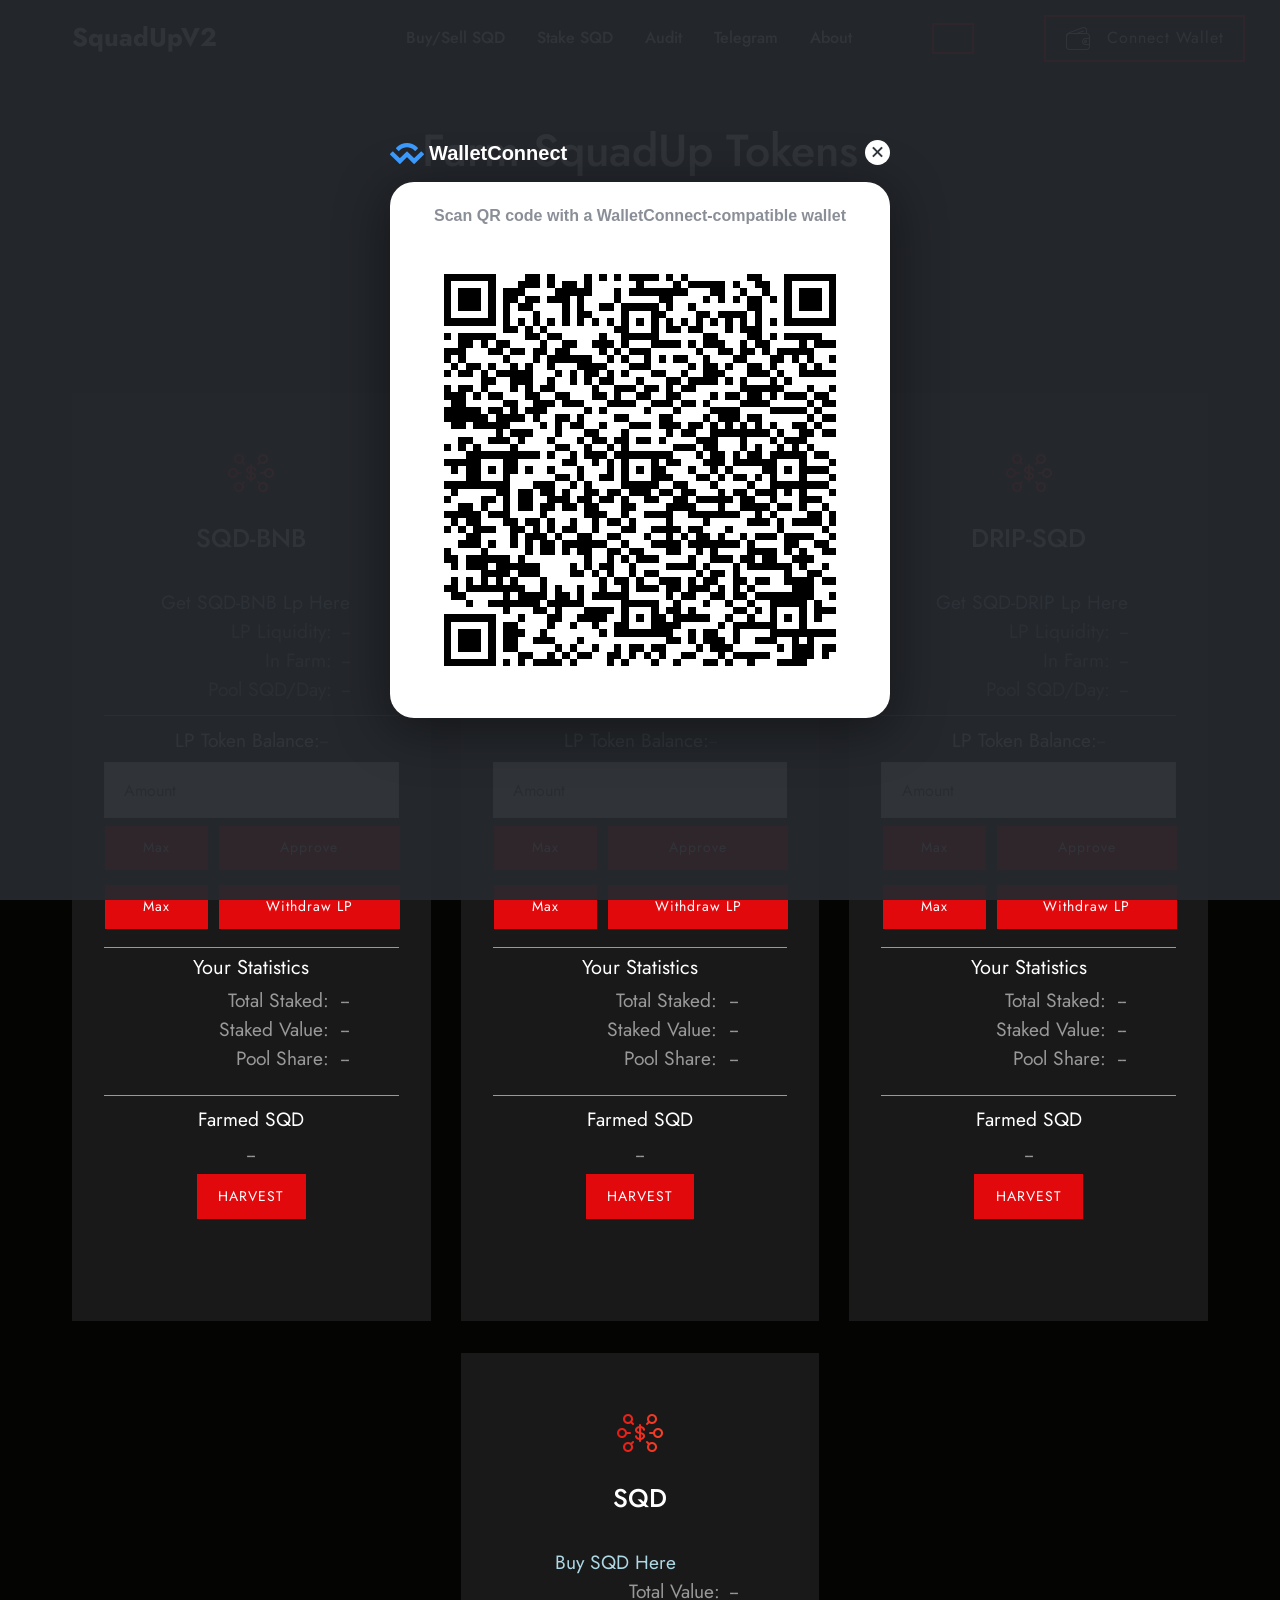
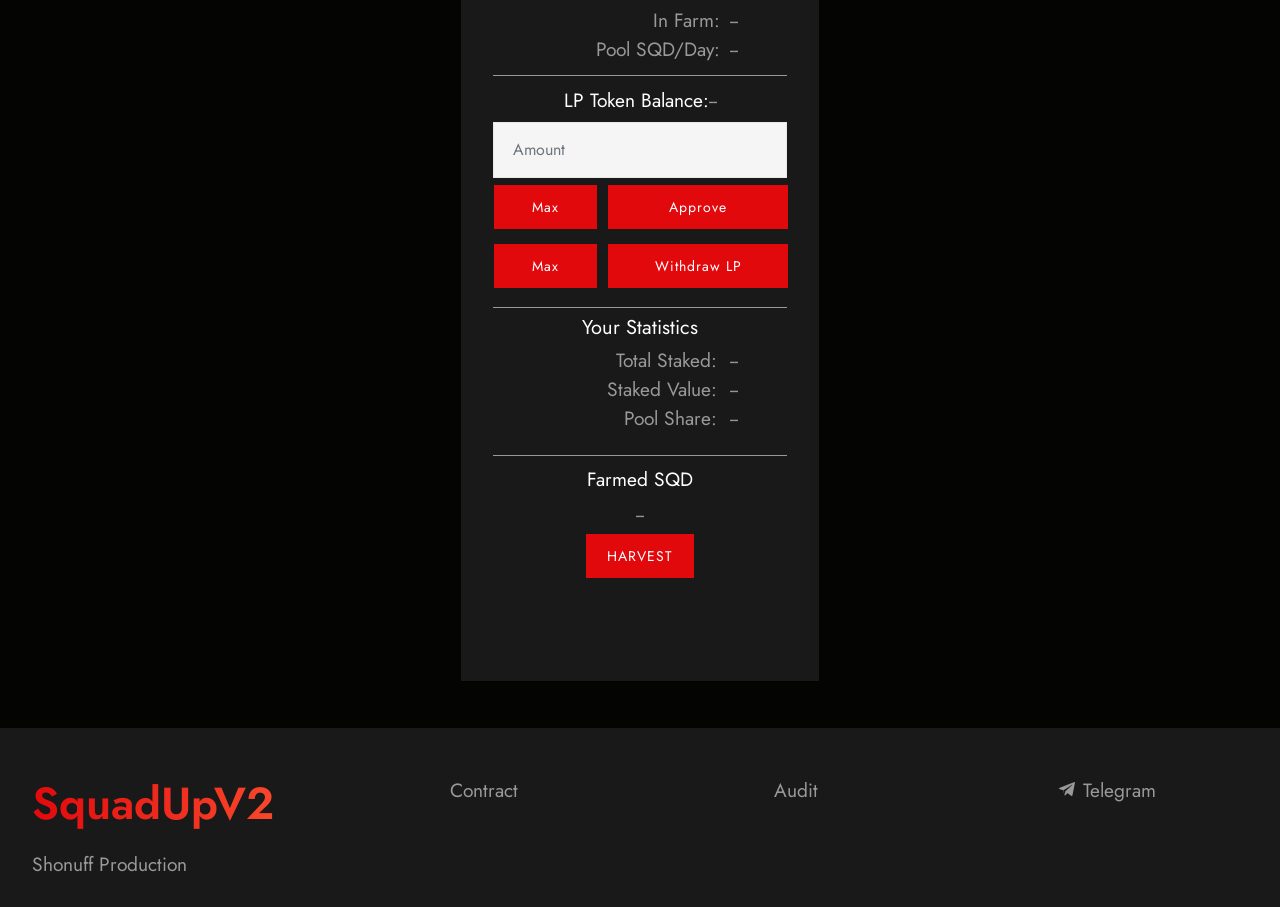
==== farm.html @ b87d6e20 "test" ====
<!DOCTYPE html>
<html  >
<head>
  
    <meta charset="UTF-8">
    <meta http-equiv="X-UA-Compatible" content="IE=edge">

    <meta name="viewport" content="width=device-width, initial-scale=1, minimum-scale=1">
    <link rel="shortcut icon" href="assets/images/logo6.png" type="image/x-icon">
    <meta name="description" content="SquadUp Farming Page">


    <title>Farm SQD Tokens</title>
    <link rel="stylesheet" href="assets/web/assets/mobirise-icons2/mobirise2.css">
    <link rel="stylesheet" href="assets/web/assets/mobirise-icons/mobirise-icons.css">
    <link rel="stylesheet" href="assets/bootstrap-material-design-font/css/material.css">
    <link rel="stylesheet" href="assets/font-awesome/css/font-awesome.css">
    <link rel="stylesheet" href="assets/icon54/style.css">
    <link rel="stylesheet" href="assets/icons-mind/style.css">
    <link rel="stylesheet" href="assets/icon54-v4/style.css">
    <link rel="stylesheet" href="assets/tether/tether.min.css">
    <link rel="stylesheet" href="assets/bootstrap/css/bootstrap.min.css">
    <link rel="stylesheet" href="assets/bootstrap/css/bootstrap-grid.min.css">
    <link rel="stylesheet" href="assets/bootstrap/css/bootstrap-reboot.min.css">
    <link rel="stylesheet" href="assets/dropdown/css/style.css">
    <link rel="stylesheet" href="assets/socicon/css/styles.css">
    <link rel="stylesheet" href="assets/theme/css/style.css">
    <link rel="preload" as="style" href="assets/mobirise/css/mbr-additional.css">
    <link rel="stylesheet" href="assets/mobirise/css/mbr-additional.css" type="text/css">

    <script src="assets/touchswipe/jquery.min.js"></script>
    <script src="assets/touchswipe/jquery.touch-swipe.min.js"></script>
    <script src="assets/web/assets/jquery/jquery-ui.js"></script>
	
</head>
<body>
  
 <section class="menu cid-su5OhMeRdv" once="menu" id="menu1-7">
    
    <nav class="navbar navbar-dropdown navbar-fixed-top navbar-expand-lg">
        <div class="container">
            <div class="navbar-brand">
                
                <span class="navbar-caption-wrap"><a class="navbar-caption text-white text-primary display-5" href="index.html">SquadUpV2</a></span>
            </div>
            <button class="navbar-toggler" type="button" data-toggle="collapse" data-target="#navbarSupportedContent" aria-controls="navbarNavAltMarkup" aria-expanded="false" aria-label="Toggle navigation">
                <div class="hamburger">
                    <span></span>
                    <span></span>
                    <span></span>
                    <span></span>
                </div>
            </button>
            <div class="collapse navbar-collapse" id="navbarSupportedContent">
                <ul class="navbar-nav nav-dropdown" data-app-modern-menu="true">
                    <li class="nav-item"><a class="nav-link link text-white text-primary display-4" href="index.html#features3-0">Buy/Sell SQD</a></li>
                    <li class="nav-item"><a class="nav-link link text-white text-primary display-4" href="Stake.html">Stake SQD</a>
                    <li class="nav-item"><a class="nav-link link text-white display-4" href="#">Audit</a></li>
                    <li class="nav-item"><a class="nav-link link text-white text-primary display-4" href="https://t.me/SquadUpTeam" target="_blank">Telegram</a></li><li class="nav-item"><a class="nav-link link text-white text-primary display-4" href="About.html" target="_blank">About</a></li></ul>
                    <div class="navbar-buttons mbr-section-btn"><a id="user-tokens"class="btn btn-sm btn-primary-outline display-4" href="#">
                        <span  class="mbr-section-text align-center mbr-regular pb-2 mbr-fonts-style display-4 user-tokens"></span></a></div>
                        <div class="navbar-buttons mbr-section-btn">
                            <a id="btn-connect"class="btn btn-sm btn-primary-outline display-4" href="#"><span 
                            id="metamaskConnection" 
                            class="icon54-v1-wallet-3 mbr-iconfont mbr-iconfont-btn user-address"></span>Connect Wallet</a
                        ></div>
            </div>
        </div>
    </nav>
</section> 

<section class="counters1 counters solutionm4_counter1 cid-su5PFXSVPP" id="counters1-f">
    
    
    <div class="container mbr-white">
        <div class="row justify-content-center">

            <div class="col-lg-8">
                <h2 class="mbr-section-title pb-3 mbr-semibold align-center mbr-fonts-style display-2">Farm SquadUp Tokens</h2>                
            </div>
        </div>          
            
        </div>
    </div>
</section>

<section class="pricing1 solutionm4_pricing1 cid-su5ODYNlpf" id="pricing-table1-d">
    <div class="container">

        <div class="row align-center justify-content-center">
            <div class="col-12 col-md-12 col-lg-8 card-text">
                <h3 style=color:red class="count pb-1 mbr-semibold mbr-fonts-style display-6">Farming is Live!</h3>
                <h3 class="main-title align-center pb-3 mbr-semibold mbr-white mbr-fonts-style display-2 total-sqd-per-day">Farmable Per Day</h3>
            </div>
        </div>


        <div class="row align-center justify-content-center">


<!--------------------------------------------------------------- POOL 0 --------------------------------------------------------------->
            <div class="card md-pb col-12 col-md-6 col-lg-4">
                <div class="card-wrapper">
                    <div class="icon-wrapper">
                        <span class="mbr-iconfont icon54-v1-money-network"></span>
                    </div>
                    <div class="card-box">
                        <h5 class="card-title mbr-semibold pb-2 mbr-white mbr-fonts-style display-5">SQD-BNB </h5>
                        <div class="list-items pb-4">
                            <div class="col-md-12 col-xs-12 item mbr-flex item-list item-text mbr-regular mbr-white mbr-fonts-style display-7">
                                <table style="width: 250px;">
                                    <tr>
                                        <td style="text-align: right;" colspan="2">
                                            <a style="color: lightblue;" 
                                                href="https://pancakeswap.finance/add/0x96cd527581392BCcD79ab9494D96e003413751BA/BNB" target="_blank"> 
                                                Get SQD-BNB Lp Here
                                            </a> 
                                        </td>
                                    </tr>
                                    <tr>
                                        <td class="text-right">LP Liquidity: </td>
                                        <td class="text-right total-pool-liq-0"> -- <td>
                                    </tr>
                                    <tr>
                                        <td class="text-right">In Farm: </td>
                                        <td class="text-right pool-liq-0"> -- <td>
                                    </tr>
                                    <tr>
                                        <td class="text-right">Pool SQD/Day: </td>
                                        <td class="text-right sqd-per-day-0"> -- <td>
                                    </tr>
<!--                                     <tr>
                                        <td class="text-right">APY: </td>
                                        <td class="text-right pool-apy-0"> -- <td>
                                    </tr> -->
                                </table>
                            </div>

                            <div class="item mbr-flex  item-list item-text mbr-regular mbr-white mbr-fonts-style display-7">
                                <div class="row">
                                    <div class="col-md-12 col-xs-12">
                                        <label style="color:#ffffff;">LP Token Balance: </label><a class="user-lp-0">--</a>
                                    </div>
                                    <div class="col-md-12 col-xs-9">
                                        <input class="form-control btn-sm amount-input-0 item-text mbr-bold mbr-white mbr-fonts-style display-7" style="height: 35px;" oninput="updateAmount(0);" placeholder="Amount" type="number">
                                    </div><br>
                                    <table class="col-md-12 col-xs-4"><br>
                                        <tr>
                                            <td style="padding-left: 10px;">
                                                <button class="btn btn-primary btn-sm btn-block max-deposit-button-0" onclick="maxDeposit(0)">Max</button>
                                            </td>
                                            <td style="padding-left: 10px; padding-right: 18px;">
                                                <button class="btn btn-primary btn-sm btn-block approve-button-0" onclick="approve(0)">Approve</button>
                                                <button class="btn btn-primary btn-sm btn-block deposit-button-0" style="display: none;" onclick="deposit(0)">Deposit LP</button>
                                            </td>
                                        </tr>
                                        <tr>
                                            <td style="padding-left: 10px;">
                                                <button class="btn btn-primary btn-sm btn-block" onclick="maxWithdraw(0)">Max</button>
                                            </td>
                                            <td style="padding-left: 10px; padding-right: 18px;">
                                                <button class="btn btn-primary btn-sm btn-block" style="text-align: right;" onclick="withdraw(0)">Withdraw LP</button>
                                            <td>
                                        </tr>	
                                    </table>
                                    <!-- <div class="col-md-6 col-xs-6 deposit-button-0"></div> -->
                                </div>
                            </div>
                    
                            <div class="item-list item-text mbr-regular mbr-white mbr-fonts-style display-7" style="padding-top: 10px;"><h5 style="color:#ffffff;">Your Statistics</h5>
								<table style="width: 250px;">
									<tr>
										<td class="text-right">Total Staked: </td>
										<td class="text-right userInfo-amount-0"> -- <td>
									</tr>
									<tr>
										<td class="text-right">Staked Value: </td>
										<td class="text-right userInfo-value-0"> -- <td>
									</tr>
									<tr>
										<td class="text-right">Pool Share: </td>
										<td class="text-right userInfo-share-0"> -- </td>
									</tr>
								</table>
                            </div>
                            <div class="item"></div>
                            <div class="item-list item-list item-text mbr-regular mbr-white mbr-fonts-style display-7" style="padding-top: 10px;">
                                <div class="row pb-4">
                                    <div class="col-md-12 col-xs-12">
                                        <label style="color:#ffffff;">Farmed SQD  </label><br><a class="pending-sqd-0">--</a><br>
                                        <button class="btn btn-primary btn-sm" onclick="harvest(0)">HARVEST</button>
                                    </div>
                                </div>
                            </div>
                        </div>
                    </div>
                </div>
            </div>
<!------------------------------------------------------------- END POOL 0 ------------------------------------------------------------->
<!--------------------------------------------------------------- POOL 1 --------------------------------------------------------------->
            <div class="card md-pb col-12 col-md-6 col-lg-4">
                <div class="card-wrapper">
                    <div class="icon-wrapper">
                        <span class="mbr-iconfont icon54-v1-money-network"></span>
                    </div>
                    <div class="card-box">
                        <h5 class="card-title mbr-semibold pb-2 mbr-white mbr-fonts-style display-5">SQD-BUSD </h5>
                        <div class="list-items pb-4">
                            <div class="col-md-12 col-xs-12 item mbr-flex item-list item-text mbr-regular mbr-white mbr-fonts-style display-7">
                                <table style="width: 250px;">
                                    <tr>
                                        <td style="text-align: right;" colspan="2">
                                            <a style="color: lightblue;" 
                                                href="https://pancakeswap.finance/add/0x96cd527581392BCcD79ab9494D96e003413751BA/0xe9e7CEA3DedcA5984780Bafc599bD69ADd087D56" target="_blank"> 
                                                Get SQD-BUSD Lp Here
                                            </a> 
                                        </td>
                                    </tr>
                                    <tr>
                                        <td class="text-right">LP Liquidity: </td>
                                        <td class="text-right total-pool-liq-1"> -- <td>
                                    </tr>
                                    <tr>
                                        <td class="text-right">In Farm: </td>
                                        <td class="text-right pool-liq-1"> -- <td>
                                    </tr>
                                    <tr>
                                        <td class="text-right">Pool SQD/Day: </td>
                                        <td class="text-right sqd-per-day-1"> -- <td>
                                    </tr>
<!--                                     <tr>
                                        <td class="text-right">APY: </td>
                                        <td class="text-right pool-apy-1"> -- <td>
                                    </tr> -->
                                </table>
                            </div>

                            <div class="item mbr-flex  item-list item-text mbr-regular mbr-white mbr-fonts-style display-7">
                                <div class="row">
                                    <div class="col-md-12 col-xs-12">
                                        <label style="color:#ffffff;">LP Token Balance: </label><a class="user-lp-1">--</a>
                                    </div>
                                    <div class="col-md-12 col-xs-9">
                                        <input class="form-control btn-sm amount-input-1 item-text mbr-bold mbr-white mbr-fonts-style display-7" style="height: 35px;" oninput="updateAmount(1);" placeholder="Amount" type="number">
                                    </div><br>
                                    <table class="col-md-12 col-xs-4"><br>
                                        <tr>
                                            <td style="padding-left: 10px;">
                                                <button class="btn btn-primary btn-sm btn-block max-deposit-button-1" onclick="maxDeposit(1)">Max</button>
                                            </td>
                                            <td style="padding-left: 10px; padding-right: 18px;">
                                                <button class="btn btn-primary btn-sm btn-block approve-button-1" onclick="approve(1)">Approve</button>
                                                <button class="btn btn-primary btn-sm btn-block deposit-button-1" style="display: none;" onclick="deposit(1)">Deposit LP</button>
                                            </td>
                                        </tr>
                                        <tr>
                                            <td style="padding-left: 10px;">
                                                <button class="btn btn-primary btn-sm btn-block" onclick="maxWithdraw(1)">Max</button>
                                            </td>
                                            <td style="padding-left: 10px; padding-right: 18px;">
                                                <button class="btn btn-primary btn-sm btn-block" style="text-align: right;" onclick="withdraw(1)">Withdraw LP</button>
                                            <td>
                                        </tr>	
                                    </table>
                                    <!-- <div class="col-md-6 col-xs-6 deposit-button-1"></div> -->
                                </div>
                            </div>
                    
                            <div class="item-list item-text mbr-regular mbr-white mbr-fonts-style display-7" style="padding-top: 10px;"><h5 style="color:#ffffff;">Your Statistics</h5>
                                <table style="width: 250px;">
                                    <tr>
                                        <td class="text-right">Total Staked: </td>
                                        <td class="text-right userInfo-amount-1"> -- <td>
                                    </tr>
                                    <tr>
                                        <td class="text-right">Staked Value: </td>
                                        <td class="text-right userInfo-value-1"> -- <td>
                                    </tr>
                                    <tr>
                                        <td class="text-right">Pool Share: </td>
                                        <td class="text-right userInfo-share-1"> -- </td>
                                    </tr>
                                </table>
                            </div>
                            <div class="item"></div>
                            <div class="item-list item-list item-text mbr-regular mbr-white mbr-fonts-style display-7" style="padding-top: 10px;">
                                <div class="row pb-4">
                                    <div class="col-md-12 col-xs-12">
                                        <label style="color:#ffffff;">Farmed SQD  </label><br><a class="pending-sqd-1">--</a><br>
                                        <button class="btn btn-primary btn-sm" onclick="harvest(1)">HARVEST</button>
                                    </div>
                                </div>
                            </div>
                        </div>
                    </div>
                </div>
            </div>
<!------------------------------------------------------------- END POOL 1 ------------------------------------------------------------->
<!--------------------------------------------------------------- POOL 3 --------------------------------------------------------------->
<div class="card md-pb col-22 col-md-6 col-lg-4">
    <div class="card-wrapper">
        <div class="icon-wrapper">
            <span class="mbr-iconfont icon54-v1-money-network"></span>
        </div>
        <div class="card-box">
            <h5 class="card-title mbr-semibold pb-2 mbr-white mbr-fonts-style display-5">DRIP-SQD </h5>
            <div class="list-items pb-4">
                <div class="col-md-12 col-xs-12 item mbr-flex item-list item-text mbr-regular mbr-white mbr-fonts-style display-7">
                    <table style="width: 250px;">
                        <tr>
                            <td style="text-align: right;" colspan="2">
                                <a style="color: lightblue;" 
                                    href="https://pancakeswap.finance/add/0x96cd527581392BCcD79ab9494D96e003413751BA/0x20f663CEa80FaCE82ACDFA3aAE6862d246cE0333" target="_blank"> 
                                    Get SQD-DRIP Lp Here
                                </a> 
                            </td>
                        </tr>
                        <tr>
                            <td class="text-right">LP Liquidity: </td>
                            <td class="text-right total-pool-liq-3"> -- <td>
                        </tr>
                        <tr>
                            <td class="text-right">In Farm: </td>
                            <td class="text-right pool-liq-3"> -- <td>
                        </tr>
                        <tr>
                            <td class="text-right">Pool SQD/Day: </td>
                            <td class="text-right sqd-per-day-3"> -- <td>
                        </tr>
<!--                         <tr>
                            <td class="text-right">APY: </td>
                            <td class="text-right pool-apy-3"> -- <td>
                        </tr> -->
                    </table>
                </div>

                <div class="item mbr-flex item-list item-text mbr-regular mbr-white mbr-fonts-style display-7">
                    <div class="row">
                        <div class="col-md-12 col-xs-12">
                            <label style="color:#ffffff;">LP Token Balance: </label><a class="user-lp-3">--</a>
                        </div>
                        <div class="col-md-12 col-xs-12">
                            <input class="form-control btn-sm amount-input-3 item-text mbr-bold mbr-white mbr-fonts-style display-7" style="height: 35px;" oninput="updateAmount(3);" placeholder="Amount" type="number">
                        </div><br>
                        <table class="col-md-12 col-xs-12"><br>
                            <tr>
                                <td style="padding-left: 10px;">
                                    <button class="btn btn-primary btn-sm btn-block max-deposit-button-3" onclick="maxDeposit(3)">Max</button>
                                </td>
                                <td style="padding-left: 10px; padding-right: 18px;">
                                    <button class="btn btn-primary btn-sm btn-block approve-button-3" onclick="approve(3)">Approve</button>
                                    <button class="btn btn-primary btn-sm btn-block deposit-button-3" style="display: none;" onclick="deposit(3)">Deposit LP</button>
                                </td>
                            </tr>
                            <tr>
                                <td style="padding-left: 10px;">
                                    <button class="btn btn-primary btn-sm btn-block" onclick="maxWithdraw(3)">Max</button>
                                </td>
                                <td style="padding-left: 10px; padding-right: 18px;">
                                    <button class="btn btn-primary btn-sm btn-block" style="text-align: right;" onclick="withdraw(3)">Withdraw LP</button>
                                <td>
                            </tr>	
                        </table>
                        <!-- <div class="col-md-6 col-xs-6 deposit-button-3"></div> -->
                    </div>
                </div>

                <div class="item-list item-text mbr-regular mbr-white mbr-fonts-style display-7" style="padding-top: 10px;"><h5 style="color:#ffffff;">Your Statistics</h5>
                    <table style="width: 250px;">
                        <tr>
                            <td class="text-right">Total Staked: </td>
                            <td class="text-right userInfo-amount-3"> -- <td>
                        </tr>
                        <tr>
                            <td class="text-right">Staked Value: </td>
                            <td class="text-right userInfo-value-3"> -- <td>
                        </tr>
                        <tr>
                            <td class="text-right">Pool Share: </td>
                            <td class="text-right userInfo-share-3"> -- </td>
                        </tr>
                    </table>
                </div>
                <div class="item"></div>
                <div class="item-list item-list item-text mbr-regular mbr-white mbr-fonts-style display-7" style="padding-top: 10px;">
                    <div class="row pb-4">
                        <div class="col-md-12 col-xs-12">
                            <label style="color:#ffffff;">Farmed SQD  </label><br><a class="pending-sqd-3">--</a><br>
                            <button class="btn btn-primary btn-sm" onclick="harvest(3)">HARVEST</button>
                        </div>
                    </div>
                </div>
            </div>
        </div>
    </div>
</div>

<!------------------------------------------------------------- END POOL 3 ------------------------------------------------------------->
<!--------------------------------------------------------------- POOL 2 --------------------------------------------------------------->
<div class="card md-pb col-22 col-md-6 col-lg-4">
    <div class="card-wrapper">
        <div class="icon-wrapper">
            <span class="mbr-iconfont icon54-v1-money-network"></span>
        </div>
        <div class="card-box">
            <h5 class="card-title mbr-semibold pb-2 mbr-white mbr-fonts-style display-5">SQD </h5>
            <div class="list-items pb-4">
                <div class="col-md-12 col-xs-12 item mbr-flex item-list item-text mbr-regular mbr-white mbr-fonts-style display-7">
                    <table style="width: 250px;">
                        <tr>
                            <td style="text-align: center;" colspan="2">
                                <a style="color: lightblue;" 
                                    href="index.html#features3-0" target="_blank"> 
                                    Buy SQD Here
                                </a> 
                            </td>
                        </tr>
                        <tr>
                            <td class="text-right">Total Value: </td>
                            <td class="text-right total-pool-liq-2"> -- <td>
                        </tr>
                        <tr>
                            <td class="text-right">In Farm: </td>
                            <td class="text-right pool-liq-2"> -- <td>
                        </tr>
                        <tr>
                            <td class="text-right">Pool SQD/Day: </td>
                            <td class="text-right sqd-per-day-2"> -- <td>
                        </tr>
<!--                                     <tr>
                            <td class="text-right">APY: </td>
                            <td class="text-right pool-apy-2"> -- <td>
                        </tr> -->
                    </table>
                </div>

                <div class="item mbr-flex item-list item-text mbr-regular mbr-white mbr-fonts-style display-7">
                    <div class="row">
                        <div class="col-md-12 col-xs-12">
                            <label style="color:#ffffff;">LP Token Balance: </label><a class="user-lp-2">--</a>
                        </div>
                        <div class="col-md-12 col-xs-12">
                            <input class="form-control btn-sm amount-input-2 item-text mbr-bold mbr-white mbr-fonts-style display-7" style="height: 35px;" oninput="updateAmount(2);" placeholder="Amount" type="number">
                        </div><br>
                        <table class="col-md-12 col-xs-12"><br>
                            <tr>
                                <td style="padding-left: 10px;">
                                    <button class="btn btn-primary btn-sm btn-block max-deposit-button-2" onclick="maxDeposit(2)">Max</button>
                                </td>
                                <td style="padding-left: 10px; padding-right: 18px;">
                                    <button class="btn btn-primary btn-sm btn-block approve-button-2" onclick="approve(2)">Approve</button>
                                    <button class="btn btn-primary btn-sm btn-block deposit-button-2" style="display: none;" onclick="deposit(2)">Deposit LP</button>
                                </td>
                            </tr>
                            <tr>
                                <td style="padding-left: 10px;">
                                    <button class="btn btn-primary btn-sm btn-block" onclick="maxWithdraw(2)">Max</button>
                                </td>
                                <td style="padding-left: 10px; padding-right: 18px;">
                                    <button class="btn btn-primary btn-sm btn-block" style="text-align: right;" onclick="withdraw(2)">Withdraw LP</button>
                                <td>
                            </tr>	
                        </table>
                        <!-- <div class="col-md-6 col-xs-6 deposit-button-2"></div> -->
                    </div>
                </div>

                <div class="item-list item-text mbr-regular mbr-white mbr-fonts-style display-7" style="padding-top: 10px;"><h5 style="color:#ffffff;">Your Statistics</h5>
                    <table style="width: 250px;">
                        <tr>
                            <td class="text-right">Total Staked: </td>
                            <td class="text-right userInfo-amount-2"> -- <td>
                        </tr>
                        <tr>
                            <td class="text-right">Staked Value: </td>
                            <td class="text-right userInfo-value-2"> -- <td>
                        </tr>
                        <tr>
                            <td class="text-right">Pool Share: </td>
                            <td class="text-right userInfo-share-2"> -- </td>
                        </tr>
                    </table>
                </div>
                <div class="item"></div>
                <div class="item-list item-list item-text mbr-regular mbr-white mbr-fonts-style display-7" style="padding-top: 10px;">
                    <div class="row pb-4">
                        <div class="col-md-12 col-xs-12">
                            <label style="color:#ffffff;">Farmed SQD  </label><br><a class="pending-sqd-2">--</a><br>
                            <button class="btn btn-primary btn-sm" onclick="harvest(2)">HARVEST</button>
                        </div>
                    </div>
                </div>
            </div>
        </div>
    </div>
</div>

<!------------------------------------------------------------- END POOL 2 ------------------------------------------------------------->

        </div>
    </div>
</section>

<section class="footer2 cid-su5OhP3cx5" once="footers" id="footer2-b">
    
    <div class="container">
        <div class="row align-left">
            <div class="col-md-6 col-lg-3">
                <h3 class="title pb-2 align-left mbr-bold mbr-fonts-style display-2">SquadUpV2</h3>
                <p class="mbr-text align-left mbr-white mbr-regular mbr-fonts-style display-7">Shonuff Production<br></p>
                <div class="socicon-wrap">
                    
                    
                    
                    
                </div>
            </div>
            <div class="col-md-6 col-lg-3">
                <div class="align-wrap">
                    <div class="item mbr-flex">
                        <div class="icons-wrap pb-2">
                            <li><a class="icon-title mbr-regular mbr-fonts-style display-7" href="https://bscscan.com/address/0x96cd527581392BCcD79ab9494D96e003413751BA">
                                Contract</a></li>
                        </div>
                    </div>
                    <div class="item-wrap">
                        
                    </div>
                    <div class="item-wrap">
                        
                    </div>
                    <div class="item-wrap">
                        
                    </div>
                    <div class="item-wrap">
                        
                    </div>
                </div>
            </div>
            <div class="col-md-6 col-lg-3">
                <div class="align-wrap">
                    <div class="item mbr-flex">
                        <div class="icons-wrap pb-2">
                            <li><a class="icon-title mbr-regular mbr-fonts-style display-7" href="https://squadupv2.com/HazeSecurity_SquadUpV2.pdf">
                                Audit</a></li>
                        </div>
                    </div>
                    <div class="item-wrap">
                        
                    </div>
                    <div class="item-wrap">
                        
                    </div>
                    <div class="item-wrap">
                        
                    </div>
                    <div class="item-wrap">
                        
                    </div>
                </div>
            </div>
            <div class="col-md-6 align-center col-lg-3">

                <div class="list-items pb-4">
                    <div class="item mbr-flex">
                        <a href="https://t.me/SquadUpTeam" target="_blank"><span class="item-icon socicon-telegram socicon"></span></a>
                        <p class="item-text mbr-regular mbr-white mbr-fonts-style display-7">Telegram</p>
                    </div>
         
                </div>
                
            </div>
        </div>
    </div>
</section>

<script type="text/javascript" src="assets/js/web3modal@1.9.0-index.js"></script>
<script type="text/javascript" src="assets/js/evm-chains@0.2.0-index.min.js"></script>
<script type="text/javascript" src="assets/js/@walletconnect-index.min.js"></script>
<script type="text/javascript" src="assets/js/fortmatic@2.0.6-fortmatic.js"></script>
<script src="./js/connector.js"></script>
<script src="./js/web3.min.js"></script>
<script src="./js/functions.js"></script>
<script src="./js/autoFunctions.js"></script>
<script src="./js/coreFarm.js"></script>
<script src="assets/bootstrap/js/bootstrap.min.js"></script>

</body>
</html>
---- assets/web/assets/mobirise-icons2/mobirise2.css ----
@font-face {
  font-family: 'Moririse2';
  font-display: swap;
  src:  url('mobirise2.eot?f2bix4');
  src:  url('mobirise2.eot?f2bix4#iefix') format('embedded-opentype'),
    url('mobirise2.ttf?f2bix4') format('truetype'),
    url('mobirise2.woff?f2bix4') format('woff'),
    url('mobirise2.svg?f2bix4#mobirise2') format('svg');
  font-weight: normal;
  font-style: normal;
}

[class^="mobi-"], [class*=" mobi-"] {
  /* use !important to prevent issues with browser extensions that change fonts */
  font-family: 'Moririse2' !important;
  speak: none;
  font-style: normal;
  font-weight: normal;
  font-variant: normal;
  text-transform: none;
  line-height: 1;

  /* Better Font Rendering =========== */
  -webkit-font-smoothing: antialiased;
  -moz-osx-font-smoothing: grayscale;
}

.mobi-mbri-add-submenu:before {
  content: "\e900";
}
.mobi-mbri-alert:before {
  content: "\e901";
}
.mobi-mbri-align-center:before {
  content: "\e902";
}
.mobi-mbri-align-justify:before {
  content: "\e903";
}
.mobi-mbri-align-left:before {
  content: "\e904";
}
.mobi-mbri-align-right:before {
  content: "\e905";
}
.mobi-mbri-android:before {
  content: "\e906";
}
.mobi-mbri-apple:before {
  content: "\e907";
}
.mobi-mbri-arrow-down:before {
  content: "\e908";
}
.mobi-mbri-arrow-next:before {
  content: "\e909";
}
.mobi-mbri-arrow-prev:before {
  content: "\e90a";
}
.mobi-mbri-arrow-up:before {
  content: "\e90b";
}
.mobi-mbri-bold:before {
  content: "\e90c";
}
.mobi-mbri-bookmark:before {
  content: "\e90d";
}
.mobi-mbri-bootstrap:before {
  content: "\e90e";
}
.mobi-mbri-briefcase:before {
  content: "\e90f";
}
.mobi-mbri-browse:before {
  content: "\e910";
}
.mobi-mbri-bulleted-list:before {
  content: "\e911";
}
.mobi-mbri-calendar:before {
  content: "\e912";
}
.mobi-mbri-camera:before {
  content: "\e913";
}
.mobi-mbri-cart-add:before {
  content: "\e914";
}
.mobi-mbri-cart-full:before {
  content: "\e915";
}
.mobi-mbri-cash:before {
  content: "\e916";
}
.mobi-mbri-change-style:before {
  content: "\e917";
}
.mobi-mbri-chat:before {
  content: "\e918";
}
.mobi-mbri-clock:before {
  content: "\e919";
}
.mobi-mbri-close:before {
  content: "\e91a";
}
.mobi-mbri-cloud:before {
  content: "\e91b";
}
.mobi-mbri-code:before {
  content: "\e91c";
}
.mobi-mbri-contact-form:before {
  content: "\e91d";
}
.mobi-mbri-credit-card:before {
  content: "\e91e";
}
.mobi-mbri-cursor-click:before {
  content: "\e91f";
}
.mobi-mbri-cust-feedback:before {
  content: "\e920";
}
.mobi-mbri-database:before {
  content: "\e921";
}
.mobi-mbri-delivery:before {
  content: "\e922";
}
.mobi-mbri-desktop:before {
  content: "\e923";
}
.mobi-mbri-devices:before {
  content: "\e924";
}
.mobi-mbri-down:before {
  content: "\e925";
}
.mobi-mbri-download-2:before {
  content: "\e926";
}
.mobi-mbri-download:before {
  content: "\e927";
}
.mobi-mbri-drag-n-drop-2:before {
  content: "\e928";
}
.mobi-mbri-drag-n-drop:before {
  content: "\e929";
}
.mobi-mbri-edit-2:before {
  content: "\e92a";
}
.mobi-mbri-edit:before {
  content: "\e92b";
}
.mobi-mbri-error:before {
  content: "\e92c";
}
.mobi-mbri-extension:before {
  content: "\e92d";
}
.mobi-mbri-features:before {
  content: "\e92e";
}
.mobi-mbri-file:before {
  content: "\e92f";
}
.mobi-mbri-flag:before {
  content: "\e930";
}
.mobi-mbri-folder:before {
  content: "\e931";
}
.mobi-mbri-gift:before {
  content: "\e932";
}
.mobi-mbri-github:before {
  content: "\e933";
}
.mobi-mbri-globe-2:before {
  content: "\e934";
}
.mobi-mbri-globe:before {
  content: "\e935";
}
.mobi-mbri-growing-chart:before {
  content: "\e936";
}
.mobi-mbri-hearth:before {
  content: "\e937";
}
.mobi-mbri-help:before {
  content: "\e938";
}
.mobi-mbri-home:before {
  content: "\e939";
}
.mobi-mbri-hot-cup:before {
  content: "\e93a";
}
.mobi-mbri-idea:before {
  content: "\e93b";
}
.mobi-mbri-image-gallery:before {
  content: "\e93c";
}
.mobi-mbri-image-slider:before {
  content: "\e93d";
}
.mobi-mbri-info:before {
  content: "\e93e";
}
.mobi-mbri-italic:before {
  content: "\e93f";
}
.mobi-mbri-key:before {
  content: "\e940";
}
.mobi-mbri-laptop:before {
  content: "\e941";
}
.mobi-mbri-layers:before {
  content: "\e942";
}
.mobi-mbri-left-right:before {
  content: "\e943";
}
.mobi-mbri-left:before {
  content: "\e944";
}
.mobi-mbri-letter:before {
  content: "\e945";
}
.mobi-mbri-like:before {
  content: "\e946";
}
.mobi-mbri-link:before {
  content: "\e947";
}
.mobi-mbri-lock:before {
  content: "\e948";
}
.mobi-mbri-login:before {
  content: "\e949";
}
.mobi-mbri-logout:before {
  content: "\e94a";
}
.mobi-mbri-magic-stick:before {
  content: "\e94b";
}
.mobi-mbri-map-pin:before {
  content: "\e94c";
}
.mobi-mbri-menu:before {
  content: "\e94d";
}
.mobi-mbri-mobile-2:before {
  content: "\e94e";
}
.mobi-mbri-mobile-horizontal:before {
  content: "\e94f";
}
.mobi-mbri-mobile:before {
  content: "\e950";
}
.mobi-mbri-mobirise:before {
  content: "\e951";
}
.mobi-mbri-more-horizontal:before {
  content: "\e952";
}
.mobi-mbri-more-vertical:before {
  content: "\e953";
}
.mobi-mbri-music:before {
  content: "\e954";
}
.mobi-mbri-new-file:before {
  content: "\e955";
}
.mobi-mbri-numbered-list:before {
  content: "\e956";
}
.mobi-mbri-opened-folder:before {
  content: "\e957";
}
.mobi-mbri-pages:before {
  content: "\e958";
}
.mobi-mbri-paper-plane:before {
  content: "\e959";
}
.mobi-mbri-paperclip:before {
  content: "\e95a";
}
.mobi-mbri-phone:before {
  content: "\e95b";
}
.mobi-mbri-photo:before {
  content: "\e95c";
}
.mobi-mbri-photos:before {
  content: "\e95d";
}
.mobi-mbri-pin:before {
  content: "\e95e";
}
.mobi-mbri-play:before {
  content: "\e95f";
}
.mobi-mbri-plus:before {
  content: "\e960";
}
.mobi-mbri-preview:before {
  content: "\e961";
}
.mobi-mbri-print:before {
  content: "\e962";
}
.mobi-mbri-protect:before {
  content: "\e963";
}
.mobi-mbri-question:before {
  content: "\e964";
}
.mobi-mbri-quote-left:before {
  content: "\e965";
}
.mobi-mbri-quote-right:before {
  content: "\e966";
}
.mobi-mbri-redo:before {
  content: "\e967";
}
.mobi-mbri-refresh:before {
  content: "\e968";
}
.mobi-mbri-responsive-2:before {
  content: "\e969";
}
.mobi-mbri-responsive:before {
  content: "\e96a";
}
.mobi-mbri-right:before {
  content: "\e96b";
}
.mobi-mbri-rocket:before {
  content: "\e96c";
}
.mobi-mbri-sad-face:before {
  content: "\e96d";
}
.mobi-mbri-sale:before {
  content: "\e96e";
}
.mobi-mbri-save:before {
  content: "\e96f";
}
.mobi-mbri-search:before {
  content: "\e970";
}
.mobi-mbri-setting-2:before {
  content: "\e971";
}
.mobi-mbri-setting-3:before {
  content: "\e972";
}
.mobi-mbri-setting:before {
  content: "\e973";
}
.mobi-mbri-share:before {
  content: "\e974";
}
.mobi-mbri-shopping-bag:before {
  content: "\e975";
}
.mobi-mbri-shopping-basket:before {
  content: "\e976";
}
.mobi-mbri-shopping-cart:before {
  content: "\e977";
}
.mobi-mbri-sites:before {
  content: "\e978";
}
.mobi-mbri-smile-face:before {
  content: "\e979";
}
.mobi-mbri-speed:before {
  content: "\e97a";
}
.mobi-mbri-star:before {
  content: "\e97b";
}
.mobi-mbri-success:before {
  content: "\e97c";
}
.mobi-mbri-sun:before {
  content: "\e97d";
}
.mobi-mbri-sun2:before {
  content: "\e97e";
}
.mobi-mbri-tablet-vertical:before {
  content: "\e97f";
}
.mobi-mbri-tablet:before {
  content: "\e980";
}
.mobi-mbri-target:before {
  content: "\e981";
}
.mobi-mbri-timer:before {
  content: "\e982";
}
.mobi-mbri-to-ftp:before {
  content: "\e983";
}
.mobi-mbri-to-local-drive:before {
  content: "\e984";
}
.mobi-mbri-touch-swipe:before {
  content: "\e985";
}
.mobi-mbri-touch:before {
  content: "\e986";
}
.mobi-mbri-trash:before {
  content: "\e987";
}
.mobi-mbri-underline:before {
  content: "\e988";
}
.mobi-mbri-undo:before {
  content: "\e989";
}
.mobi-mbri-unlink:before {
  content: "\e98a";
}
.mobi-mbri-unlock:before {
  content: "\e98b";
}
.mobi-mbri-up-down:before {
  content: "\e98c";
}
.mobi-mbri-up:before {
  content: "\e98d";
}
.mobi-mbri-update:before {
  content: "\e98e";
}
.mobi-mbri-upload-2:before {
  content: "\e98f";
}
.mobi-mbri-upload:before {
  content: "\e990";
}
.mobi-mbri-user-2:before {
  content: "\e991";
}
.mobi-mbri-user:before {
  content: "\e992";
}
.mobi-mbri-users:before {
  content: "\e993";
}
.mobi-mbri-video-play:before {
  content: "\e994";
}
.mobi-mbri-video:before {
  content: "\e995";
}
.mobi-mbri-watch:before {
  content: "\e996";
}
.mobi-mbri-website-theme-2:before {
  content: "\e997";
}
.mobi-mbri-website-theme:before {
  content: "\e998";
}
.mobi-mbri-wifi:before {
  content: "\e999";
}
.mobi-mbri-windows:before {
  content: "\e99a";
}
.mobi-mbri-zoom-in:before {
  content: "\e99b";
}
.mobi-mbri-zoom-out:before {
  content: "\e99c";
}
---- assets/web/assets/mobirise-icons/mobirise-icons.css ----
@font-face {
  font-family: 'MobiriseIcons';
  src:  url('mobirise-icons.eot?spat4u');
  src:  url('mobirise-icons.eot?spat4u#iefix') format('embedded-opentype'),
    url('mobirise-icons.ttf?spat4u') format('truetype'),
    url('mobirise-icons.woff?spat4u') format('woff'),
    url('mobirise-icons.svg?spat4u#MobiriseIcons') format('svg');
  font-weight: normal;
  font-style: normal;
  font-display: swap;
}

[class^="mbri-"], [class*=" mbri-"] {
  /* use !important to prevent issues with browser extensions that change fonts */
  font-family: MobiriseIcons !important;
  speak: none;
  font-style: normal;
  font-weight: normal;
  font-variant: normal;
  text-transform: none;
  line-height: 1;

  /* Better Font Rendering =========== */
  -webkit-font-smoothing: antialiased;
  -moz-osx-font-smoothing: grayscale;
}

.mbri-add-submenu:before {
  content: "\e900";
}
.mbri-alert:before {
  content: "\e901";
}
.mbri-align-center:before {
  content: "\e902";
}
.mbri-align-justify:before {
  content: "\e903";
}
.mbri-align-left:before {
  content: "\e904";
}
.mbri-align-right:before {
  content: "\e905";
}
.mbri-android:before {
  content: "\e906";
}
.mbri-apple:before {
  content: "\e907";
}
.mbri-arrow-down:before {
  content: "\e908";
}
.mbri-arrow-next:before {
  content: "\e909";
}
.mbri-arrow-prev:before {
  content: "\e90a";
}
.mbri-arrow-up:before {
  content: "\e90b";
}
.mbri-bold:before {
  content: "\e90c";
}
.mbri-bookmark:before {
  content: "\e90d";
}
.mbri-bootstrap:before {
  content: "\e90e";
}
.mbri-briefcase:before {
  content: "\e90f";
}
.mbri-browse:before {
  content: "\e910";
}
.mbri-bulleted-list:before {
  content: "\e911";
}
.mbri-calendar:before {
  content: "\e912";
}
.mbri-camera:before {
  content: "\e913";
}
.mbri-cart-add:before {
  content: "\e914";
}
.mbri-cart-full:before {
  content: "\e915";
}
.mbri-cash:before {
  content: "\e916";
}
.mbri-change-style:before {
  content: "\e917";
}
.mbri-chat:before {
  content: "\e918";
}
.mbri-clock:before {
  content: "\e919";
}
.mbri-close:before {
  content: "\e91a";
}
.mbri-cloud:before {
  content: "\e91b";
}
.mbri-code:before {
  content: "\e91c";
}
.mbri-contact-form:before {
  content: "\e91d";
}
.mbri-credit-card:before {
  content: "\e91e";
}
.mbri-cursor-click:before {
  content: "\e91f";
}
.mbri-cust-feedback:before {
  content: "\e920";
}
.mbri-database:before {
  content: "\e921";
}
.mbri-delivery:before {
  content: "\e922";
}
.mbri-desktop:before {
  content: "\e923";
}
.mbri-devices:before {
  content: "\e924";
}
.mbri-down:before {
  content: "\e925";
}
.mbri-download:before {
  content: "\e989";
}
.mbri-drag-n-drop:before {
  content: "\e927";
}
.mbri-drag-n-drop2:before {
  content: "\e928";
}
.mbri-edit:before {
  content: "\e929";
}
.mbri-edit2:before {
  content: "\e92a";
}
.mbri-error:before {
  content: "\e92b";
}
.mbri-extension:before {
  content: "\e92c";
}
.mbri-features:before {
  content: "\e92d";
}
.mbri-file:before {
  content: "\e92e";
}
.mbri-flag:before {
  content: "\e92f";
}
.mbri-folder:before {
  content: "\e930";
}
.mbri-gift:before {
  content: "\e931";
}
.mbri-github:before {
  content: "\e932";
}
.mbri-globe:before {
  content: "\e933";
}
.mbri-globe-2:before {
  content: "\e934";
}
.mbri-growing-chart:before {
  content: "\e935";
}
.mbri-hearth:before {
  content: "\e936";
}
.mbri-help:before {
  content: "\e937";
}
.mbri-home:before {
  content: "\e938";
}
.mbri-hot-cup:before {
  content: "\e939";
}
.mbri-idea:before {
  content: "\e93a";
}
.mbri-image-gallery:before {
  content: "\e93b";
}
.mbri-image-slider:before {
  content: "\e93c";
}
.mbri-info:before {
  content: "\e93d";
}
.mbri-italic:before {
  content: "\e93e";
}
.mbri-key:before {
  content: "\e93f";
}
.mbri-laptop:before {
  content: "\e940";
}
.mbri-layers:before {
  content: "\e941";
}
.mbri-left-right:before {
  content: "\e942";
}
.mbri-left:before {
  content: "\e943";
}
.mbri-letter:before {
  content: "\e944";
}
.mbri-like:before {
  content: "\e945";
}
.mbri-link:before {
  content: "\e946";
}
.mbri-lock:before {
  content: "\e947";
}
.mbri-login:before {
  content: "\e948";
}
.mbri-logout:before {
  content: "\e949";
}
.mbri-magic-stick:before {
  content: "\e94a";
}
.mbri-map-pin:before {
  content: "\e94b";
}
.mbri-menu:before {
  content: "\e94c";
}
.mbri-mobile:before {
  content: "\e94d";
}
.mbri-mobile2:before {
  content: "\e94e";
}
.mbri-mobirise:before {
  content: "\e94f";
}
.mbri-more-horizontal:before {
  content: "\e950";
}
.mbri-more-vertical:before {
  content: "\e951";
}
.mbri-music:before {
  content: "\e952";
}
.mbri-new-file:before {
  content: "\e953";
}
.mbri-numbered-list:before {
  content: "\e954";
}
.mbri-opened-folder:before {
  content: "\e955";
}
.mbri-pages:before {
  content: "\e956";
}
.mbri-paper-plane:before {
  content: "\e957";
}
.mbri-paperclip:before {
  content: "\e958";
}
.mbri-photo:before {
  content: "\e959";
}
.mbri-photos:before {
  content: "\e95a";
}
.mbri-pin:before {
  content: "\e95b";
}
.mbri-play:before {
  content: "\e95c";
}
.mbri-plus:before {
  content: "\e95d";
}
.mbri-preview:before {
  content: "\e95e";
}
.mbri-print:before {
  content: "\e95f";
}
.mbri-protect:before {
  content: "\e960";
}
.mbri-question:before {
  content: "\e961";
}
.mbri-quote-left:before {
  content: "\e962";
}
.mbri-quote-right:before {
  content: "\e963";
}
.mbri-refresh:before {
  content: "\e964";
}
.mbri-responsive:before {
  content: "\e965";
}
.mbri-right:before {
  content: "\e966";
}
.mbri-rocket:before {
  content: "\e967";
}
.mbri-sad-face:before {
  content: "\e968";
}
.mbri-sale:before {
  content: "\e969";
}
.mbri-save:before {
  content: "\e96a";
}
.mbri-search:before {
  content: "\e96b";
}
.mbri-setting:before {
  content: "\e96c";
}
.mbri-setting2:before {
  content: "\e96d";
}
.mbri-setting3:before {
  content: "\e96e";
}
.mbri-share:before {
  content: "\e96f";
}
.mbri-shopping-bag:before {
  content: "\e970";
}
.mbri-shopping-basket:before {
  content: "\e971";
}
.mbri-shopping-cart:before {
  content: "\e972";
}
.mbri-sites:before {
  content: "\e973";
}
.mbri-smile-face:before {
  content: "\e974";
}
.mbri-speed:before {
  content: "\e975";
}
.mbri-star:before {
  content: "\e976";
}
.mbri-success:before {
  content: "\e977";
}
.mbri-sun:before {
  content: "\e978";
}
.mbri-sun2:before {
  content: "\e979";
}
.mbri-tablet:before {
  content: "\e97a";
}
.mbri-tablet-vertical:before {
  content: "\e97b";
}
.mbri-target:before {
  content: "\e97c";
}
.mbri-timer:before {
  content: "\e97d";
}
.mbri-to-ftp:before {
  content: "\e97e";
}
.mbri-to-local-drive:before {
  content: "\e97f";
}
.mbri-touch-swipe:before {
  content: "\e980";
}
.mbri-touch:before {
  content: "\e981";
}
.mbri-trash:before {
  content: "\e982";
}
.mbri-underline:before {
  content: "\e983";
}
.mbri-unlink:before {
  content: "\e984";
}
.mbri-unlock:before {
  content: "\e985";
}
.mbri-up-down:before {
  content: "\e986";
}
.mbri-up:before {
  content: "\e987";
}
.mbri-update:before {
  content: "\e988";
}
.mbri-upload:before {
 content: "\e926"; 
}
.mbri-user:before {
  content: "\e98a";
}
.mbri-user2:before {
  content: "\e98b";
}
.mbri-users:before {
  content: "\e98c";
}
.mbri-video:before {
  content: "\e98d";
}
.mbri-video-play:before {
  content: "\e98e";
}
.mbri-watch:before {
  content: "\e98f";
}
.mbri-website-theme:before {
  content: "\e990";
}
.mbri-wifi:before {
  content: "\e991";
}
.mbri-windows:before {
  content: "\e992";
}
.mbri-zoom-out:before {
  content: "\e993";
}
.mbri-redo:before {
  content: "\e994";
}
.mbri-undo:before {
  content: "\e995";
}
---- assets/bootstrap-material-design-font/css/material.css ----
@font-face {
  font-family: 'Material-Design-Icons';
  src: url('../fonts/Material-Design-Icons.eot?3ocs8m');
  src: url('../fonts/Material-Design-Icons.eot?#iefix3ocs8m') format('embedded-opentype'), url('../fonts/Material-Design-Icons.woff?3ocs8m') format('woff'), url('../fonts/Material-Design-Icons.ttf?3ocs8m') format('truetype'), url('../fonts/Material-Design-Icons.svg?3ocs8m#Material-Design-Icons') format('svg');
  font-weight: normal;
  font-style: normal;
}
[class^="mdi-"],
[class*="mdi-"] {
  speak: none;
  display: inline-block;
  font-style: normal;
  font-variant:normal;
  font-weight:normal;
/*  font-size:24px;*/
  line-height:1;
  font-family:'Material-Design-Icons' !important;
  text-rendering: auto;
  
  -webkit-font-smoothing: antialiased;
  -moz-osx-font-smoothing: grayscale;
  -webkit-transform: translate(0, 0);
      -ms-transform: translate(0, 0);
          transform: translate(0, 0);
}
[class^="mdi-"]:before,
[class*="mdi-"]:before {
  display: inline-block;
  speak: none;
  text-decoration: inherit;
}
[class^="mdi-"].pull-left,
[class*="mdi-"].pull-left {
  margin-right: .3em;
}
[class^="mdi-"].pull-right,
[class*="mdi-"].pull-right {
  margin-left: .3em;
}
[class^="mdi-"].mdi-lg:before,
[class*="mdi-"].mdi-lg:before,
[class^="mdi-"].mdi-lg:after,
[class*="mdi-"].mdi-lg:after {
  font-size: 1.33333333em;
  line-height: 0.75em;
  vertical-align: -15%;
}
[class^="mdi-"].mdi-2x:before,
[class*="mdi-"].mdi-2x:before,
[class^="mdi-"].mdi-2x:after,
[class*="mdi-"].mdi-2x:after {
  font-size: 2em;
}
[class^="mdi-"].mdi-3x:before,
[class*="mdi-"].mdi-3x:before,
[class^="mdi-"].mdi-3x:after,
[class*="mdi-"].mdi-3x:after {
  font-size: 3em;
}
[class^="mdi-"].mdi-4x:before,
[class*="mdi-"].mdi-4x:before,
[class^="mdi-"].mdi-4x:after,
[class*="mdi-"].mdi-4x:after {
  font-size: 4em;
}
[class^="mdi-"].mdi-5x:before,
[class*="mdi-"].mdi-5x:before,
[class^="mdi-"].mdi-5x:after,
[class*="mdi-"].mdi-5x:after {
  font-size: 5em;
}
[class^="mdi-device-signal-cellular-"]:after,
[class^="mdi-device-battery-"]:after,
[class^="mdi-device-battery-charging-"]:after,
[class^="mdi-device-signal-cellular-connected-no-internet-"]:after,
[class^="mdi-device-signal-wifi-"]:after,
[class^="mdi-device-signal-wifi-statusbar-not-connected"]:after,
.mdi-device-network-wifi:after {
  opacity: .3;
  position: absolute;
  left: 0;
  top: 0;
  z-index: 1;
  display: inline-block;
  speak: none;
  text-decoration: inherit;
}
[class^="mdi-device-signal-cellular-"]:after {
  content: "\e758";
}
[class^="mdi-device-battery-"]:after {
  content: "\e735";
}
[class^="mdi-device-battery-charging-"]:after {
  content: "\e733";
}
[class^="mdi-device-signal-cellular-connected-no-internet-"]:after {
  content: "\e75d";
}
[class^="mdi-device-signal-wifi-"]:after,
.mdi-device-network-wifi:after {
  content: "\e765";
}
[class^="mdi-device-signal-wifi-statusbasr-not-connected"]:after {
  content: "\e8f7";
}
.mdi-device-signal-cellular-off:after,
.mdi-device-signal-cellular-null:after,
.mdi-device-signal-cellular-no-sim:after,
.mdi-device-signal-wifi-off:after,
.mdi-device-signal-wifi-4-bar:after,
.mdi-device-signal-cellular-4-bar:after,
.mdi-device-battery-alert:after,
.mdi-device-signal-cellular-connected-no-internet-4-bar:after,
.mdi-device-battery-std:after,
.mdi-device-battery-full .mdi-device-battery-unknown:after {
  content: "";
}
.mdi-fw {
  width: 1.28571429em;
  text-align: center;
}
.mdi-ul {
  padding-left: 0;
  margin-left: 2.14285714em;
  list-style-type: none;
}
.mdi-ul > li {
  position: relative;
}
.mdi-li {
  position: absolute;
  left: -2.14285714em;
  width: 2.14285714em;
  top: 0.14285714em;
  text-align: center;
}
.mdi-li.mdi-lg {
  left: -1.85714286em;
}
.mdi-border {
  padding: .2em .25em .15em;
  border: solid 0.08em #eeeeee;
  border-radius: .1em;
}
.mdi-spin {
  -webkit-animation: mdi-spin 2s infinite linear;
  animation: mdi-spin 2s infinite linear;
  -webkit-transform-origin: 50% 50%;
  -ms-transform-origin: 50% 50%;
      transform-origin: 50% 50%;
}
.mdi-pulse {
  -webkit-animation: mdi-spin 1s steps(8) infinite;
  animation: mdi-spin 1s steps(8) infinite;
  -webkit-transform-origin: 50% 50%;
  -ms-transform-origin: 50% 50%;
      transform-origin: 50% 50%;
}
@-webkit-keyframes mdi-spin {
  0% {
    -webkit-transform: rotate(0deg);
    transform: rotate(0deg);
  }
  100% {
    -webkit-transform: rotate(359deg);
    transform: rotate(359deg);
  }
}
@keyframes mdi-spin {
  0% {
    -webkit-transform: rotate(0deg);
    transform: rotate(0deg);
  }
  100% {
    -webkit-transform: rotate(359deg);
    transform: rotate(359deg);
  }
}
.mdi-rotate-90 {
  filter: progid:DXImageTransform.Microsoft.BasicImage(rotation=1);
  -webkit-transform: rotate(90deg);
  -ms-transform: rotate(90deg);
  transform: rotate(90deg);
}
.mdi-rotate-180 {
  filter: progid:DXImageTransform.Microsoft.BasicImage(rotation=2);
  -webkit-transform: rotate(180deg);
  -ms-transform: rotate(180deg);
  transform: rotate(180deg);
}
.mdi-rotate-270 {
  filter: progid:DXImageTransform.Microsoft.BasicImage(rotation=3);
  -webkit-transform: rotate(270deg);
  -ms-transform: rotate(270deg);
  transform: rotate(270deg);
}
.mdi-flip-horizontal {
  filter: progid:DXImageTransform.Microsoft.BasicImage(rotation=0, mirror=1);
  -webkit-transform: scale(-1, 1);
  -ms-transform: scale(-1, 1);
  transform: scale(-1, 1);
}
.mdi-flip-vertical {
  filter: progid:DXImageTransform.Microsoft.BasicImage(rotation=2, mirror=1);
  -webkit-transform: scale(1, -1);
  -ms-transform: scale(1, -1);
  transform: scale(1, -1);
}
:root .mdi-rotate-90,
:root .mdi-rotate-180,
:root .mdi-rotate-270,
:root .mdi-flip-horizontal,
:root .mdi-flip-vertical {
  -webkit-filter: none;
          filter: none;
}
.mdi-stack {
  position: relative;
  display: inline-block;
  width: 2em;
  height: 2em;
  line-height: 2em;
  vertical-align: middle;
}
.mdi-stack-1x,
.mdi-stack-2x {
  position: absolute;
  left: 0;
  width: 100%;
  text-align: center;
}
.mdi-stack-1x {
  line-height: inherit;
}
.mdi-stack-2x {
  font-size: 2em;
}
.mdi-inverse {
  color: #ffffff;
}
/* Start Icons */
.mdi-action-3d-rotation:before {
  content: "\e600";
}
.mdi-action-accessibility:before {
  content: "\e601";
}
.mdi-action-account-balance-wallet:before {
  content: "\e602";
}
.mdi-action-account-balance:before {
  content: "\e603";
}
.mdi-action-account-box:before {
  content: "\e604";
}
.mdi-action-account-child:before {
  content: "\e605";
}
.mdi-action-account-circle:before {
  content: "\e606";
}
.mdi-action-add-shopping-cart:before {
  content: "\e607";
}
.mdi-action-alarm-add:before {
  content: "\e608";
}
.mdi-action-alarm-off:before {
  content: "\e609";
}
.mdi-action-alarm-on:before {
  content: "\e60a";
}
.mdi-action-alarm:before {
  content: "\e60b";
}
.mdi-action-android:before {
  content: "\e60c";
}
.mdi-action-announcement:before {
  content: "\e60d";
}
.mdi-action-aspect-ratio:before {
  content: "\e60e";
}
.mdi-action-assessment:before {
  content: "\e60f";
}
.mdi-action-assignment-ind:before {
  content: "\e610";
}
.mdi-action-assignment-late:before {
  content: "\e611";
}
.mdi-action-assignment-return:before {
  content: "\e612";
}
.mdi-action-assignment-returned:before {
  content: "\e613";
}
.mdi-action-assignment-turned-in:before {
  content: "\e614";
}
.mdi-action-assignment:before {
  content: "\e615";
}
.mdi-action-autorenew:before {
  content: "\e616";
}
.mdi-action-backup:before {
  content: "\e617";
}
.mdi-action-book:before {
  content: "\e618";
}
.mdi-action-bookmark-outline:before {
  content: "\e619";
}
.mdi-action-bookmark:before {
  content: "\e61a";
}
.mdi-action-bug-report:before {
  content: "\e61b";
}
.mdi-action-cached:before {
  content: "\e61c";
}
.mdi-action-check-circle:before {
  content: "\e61d";
}
.mdi-action-class:before {
  content: "\e61e";
}
.mdi-action-credit-card:before {
  content: "\e61f";
}
.mdi-action-dashboard:before {
  content: "\e620";
}
.mdi-action-delete:before {
  content: "\e621";
}
.mdi-action-description:before {
  content: "\e622";
}
.mdi-action-dns:before {
  content: "\e623";
}
.mdi-action-done-all:before {
  content: "\e624";
}
.mdi-action-done:before {
  content: "\e625";
}
.mdi-action-event:before {
  content: "\e626";
}
.mdi-action-exit-to-app:before {
  content: "\e627";
}
.mdi-action-explore:before {
  content: "\e628";
}
.mdi-action-extension:before {
  content: "\e629";
}
.mdi-action-face-unlock:before {
  content: "\e62a";
}
.mdi-action-favorite-outline:before {
  content: "\e62b";
}
.mdi-action-favorite:before {
  content: "\e62c";
}
.mdi-action-find-in-page:before {
  content: "\e62d";
}
.mdi-action-find-replace:before {
  content: "\e62e";
}
.mdi-action-flip-to-back:before {
  content: "\e62f";
}
.mdi-action-flip-to-front:before {
  content: "\e630";
}
.mdi-action-get-app:before {
  content: "\e631";
}
.mdi-action-grade:before {
  content: "\e632";
}
.mdi-action-group-work:before {
  content: "\e633";
}
.mdi-action-help:before {
  content: "\e634";
}
.mdi-action-highlight-remove:before {
  content: "\e635";
}
.mdi-action-history:before {
  content: "\e636";
}
.mdi-action-home:before {
  content: "\e637";
}
.mdi-action-https:before {
  content: "\e638";
}
.mdi-action-info-outline:before {
  content: "\e639";
}
.mdi-action-info:before {
  content: "\e63a";
}
.mdi-action-input:before {
  content: "\e63b";
}
.mdi-action-invert-colors:before {
  content: "\e63c";
}
.mdi-action-label-outline:before {
  content: "\e63d";
}
.mdi-action-label:before {
  content: "\e63e";
}
.mdi-action-language:before {
  content: "\e63f";
}
.mdi-action-launch:before {
  content: "\e640";
}
.mdi-action-list:before {
  content: "\e641";
}
.mdi-action-lock-open:before {
  content: "\e642";
}
.mdi-action-lock-outline:before {
  content: "\e643";
}
.mdi-action-lock:before {
  content: "\e644";
}
.mdi-action-loyalty:before {
  content: "\e645";
}
.mdi-action-markunread-mailbox:before {
  content: "\e646";
}
.mdi-action-note-add:before {
  content: "\e647";
}
.mdi-action-open-in-browser:before {
  content: "\e648";
}
.mdi-action-open-in-new:before {
  content: "\e649";
}
.mdi-action-open-with:before {
  content: "\e64a";
}
.mdi-action-pageview:before {
  content: "\e64b";
}
.mdi-action-payment:before {
  content: "\e64c";
}
.mdi-action-perm-camera-mic:before {
  content: "\e64d";
}
.mdi-action-perm-contact-cal:before {
  content: "\e64e";
}
.mdi-action-perm-data-setting:before {
  content: "\e64f";
}
.mdi-action-perm-device-info:before {
  content: "\e650";
}
.mdi-action-perm-identity:before {
  content: "\e651";
}
.mdi-action-perm-media:before {
  content: "\e652";
}
.mdi-action-perm-phone-msg:before {
  content: "\e653";
}
.mdi-action-perm-scan-wifi:before {
  content: "\e654";
}
.mdi-action-picture-in-picture:before {
  content: "\e655";
}
.mdi-action-polymer:before {
  content: "\e656";
}
.mdi-action-print:before {
  content: "\e657";
}
.mdi-action-query-builder:before {
  content: "\e658";
}
.mdi-action-question-answer:before {
  content: "\e659";
}
.mdi-action-receipt:before {
  content: "\e65a";
}
.mdi-action-redeem:before {
  content: "\e65b";
}
.mdi-action-reorder:before {
  content: "\e65c";
}
.mdi-action-report-problem:before {
  content: "\e65d";
}
.mdi-action-restore:before {
  content: "\e65e";
}
.mdi-action-room:before {
  content: "\e65f";
}
.mdi-action-schedule:before {
  content: "\e660";
}
.mdi-action-search:before {
  content: "\e661";
}
.mdi-action-settings-applications:before {
  content: "\e662";
}
.mdi-action-settings-backup-restore:before {
  content: "\e663";
}
.mdi-action-settings-bluetooth:before {
  content: "\e664";
}
.mdi-action-settings-cell:before {
  content: "\e665";
}
.mdi-action-settings-display:before {
  content: "\e666";
}
.mdi-action-settings-ethernet:before {
  content: "\e667";
}
.mdi-action-settings-input-antenna:before {
  content: "\e668";
}
.mdi-action-settings-input-component:before {
  content: "\e669";
}
.mdi-action-settings-input-composite:before {
  content: "\e66a";
}
.mdi-action-settings-input-hdmi:before {
  content: "\e66b";
}
.mdi-action-settings-input-svideo:before {
  content: "\e66c";
}
.mdi-action-settings-overscan:before {
  content: "\e66d";
}
.mdi-action-settings-phone:before {
  content: "\e66e";
}
.mdi-action-settings-power:before {
  content: "\e66f";
}
.mdi-action-settings-remote:before {
  content: "\e670";
}
.mdi-action-settings-voice:before {
  content: "\e671";
}
.mdi-action-settings:before {
  content: "\e672";
}
.mdi-action-shop-two:before {
  content: "\e673";
}
.mdi-action-shop:before {
  content: "\e674";
}
.mdi-action-shopping-basket:before {
  content: "\e675";
}
.mdi-action-shopping-cart:before {
  content: "\e676";
}
.mdi-action-speaker-notes:before {
  content: "\e677";
}
.mdi-action-spellcheck:before {
  content: "\e678";
}
.mdi-action-star-rate:before {
  content: "\e679";
}
.mdi-action-stars:before {
  content: "\e67a";
}
.mdi-action-store:before {
  content: "\e67b";
}
.mdi-action-subject:before {
  content: "\e67c";
}
.mdi-action-supervisor-account:before {
  content: "\e67d";
}
.mdi-action-swap-horiz:before {
  content: "\e67e";
}
.mdi-action-swap-vert-circle:before {
  content: "\e67f";
}
.mdi-action-swap-vert:before {
  content: "\e680";
}
.mdi-action-system-update-tv:before {
  content: "\e681";
}
.mdi-action-tab-unselected:before {
  content: "\e682";
}
.mdi-action-tab:before {
  content: "\e683";
}
.mdi-action-theaters:before {
  content: "\e684";
}
.mdi-action-thumb-down:before {
  content: "\e685";
}
.mdi-action-thumb-up:before {
  content: "\e686";
}
.mdi-action-thumbs-up-down:before {
  content: "\e687";
}
.mdi-action-toc:before {
  content: "\e688";
}
.mdi-action-today:before {
  content: "\e689";
}
.mdi-action-track-changes:before {
  content: "\e68a";
}
.mdi-action-translate:before {
  content: "\e68b";
}
.mdi-action-trending-down:before {
  content: "\e68c";
}
.mdi-action-trending-neutral:before {
  content: "\e68d";
}
.mdi-action-trending-up:before {
  content: "\e68e";
}
.mdi-action-turned-in-not:before {
  content: "\e68f";
}
.mdi-action-turned-in:before {
  content: "\e690";
}
.mdi-action-verified-user:before {
  content: "\e691";
}
.mdi-action-view-agenda:before {
  content: "\e692";
}
.mdi-action-view-array:before {
  content: "\e693";
}
.mdi-action-view-carousel:before {
  content: "\e694";
}
.mdi-action-view-column:before {
  content: "\e695";
}
.mdi-action-view-day:before {
  content: "\e696";
}
.mdi-action-view-headline:before {
  content: "\e697";
}
.mdi-action-view-list:before {
  content: "\e698";
}
.mdi-action-view-module:before {
  content: "\e699";
}
.mdi-action-view-quilt:before {
  content: "\e69a";
}
.mdi-action-view-stream:before {
  content: "\e69b";
}
.mdi-action-view-week:before {
  content: "\e69c";
}
.mdi-action-visibility-off:before {
  content: "\e69d";
}
.mdi-action-visibility:before {
  content: "\e69e";
}
.mdi-action-wallet-giftcard:before {
  content: "\e69f";
}
.mdi-action-wallet-membership:before {
  content: "\e6a0";
}
.mdi-action-wallet-travel:before {
  content: "\e6a1";
}
.mdi-action-work:before {
  content: "\e6a2";
}
.mdi-alert-error:before {
  content: "\e6a3";
}
.mdi-alert-warning:before {
  content: "\e6a4";
}
.mdi-av-album:before {
  content: "\e6a5";
}
.mdi-av-closed-caption:before {
  content: "\e6a6";
}
.mdi-av-equalizer:before {
  content: "\e6a7";
}
.mdi-av-explicit:before {
  content: "\e6a8";
}
.mdi-av-fast-forward:before {
  content: "\e6a9";
}
.mdi-av-fast-rewind:before {
  content: "\e6aa";
}
.mdi-av-games:before {
  content: "\e6ab";
}
.mdi-av-hearing:before {
  content: "\e6ac";
}
.mdi-av-high-quality:before {
  content: "\e6ad";
}
.mdi-av-loop:before {
  content: "\e6ae";
}
.mdi-av-mic-none:before {
  content: "\e6af";
}
.mdi-av-mic-off:before {
  content: "\e6b0";
}
.mdi-av-mic:before {
  content: "\e6b1";
}
.mdi-av-movie:before {
  content: "\e6b2";
}
.mdi-av-my-library-add:before {
  content: "\e6b3";
}
.mdi-av-my-library-books:before {
  content: "\e6b4";
}
.mdi-av-my-library-music:before {
  content: "\e6b5";
}
.mdi-av-new-releases:before {
  content: "\e6b6";
}
.mdi-av-not-interested:before {
  content: "\e6b7";
}
.mdi-av-pause-circle-fill:before {
  content: "\e6b8";
}
.mdi-av-pause-circle-outline:before {
  content: "\e6b9";
}
.mdi-av-pause:before {
  content: "\e6ba";
}
.mdi-av-play-arrow:before {
  content: "\e6bb";
}
.mdi-av-play-circle-fill:before {
  content: "\e6bc";
}
.mdi-av-play-circle-outline:before {
  content: "\e6bd";
}
.mdi-av-play-shopping-bag:before {
  content: "\e6be";
}
.mdi-av-playlist-add:before {
  content: "\e6bf";
}
.mdi-av-queue-music:before {
  content: "\e6c0";
}
.mdi-av-queue:before {
  content: "\e6c1";
}
.mdi-av-radio:before {
  content: "\e6c2";
}
.mdi-av-recent-actors:before {
  content: "\e6c3";
}
.mdi-av-repeat-one:before {
  content: "\e6c4";
}
.mdi-av-repeat:before {
  content: "\e6c5";
}
.mdi-av-replay:before {
  content: "\e6c6";
}
.mdi-av-shuffle:before {
  content: "\e6c7";
}
.mdi-av-skip-next:before {
  content: "\e6c8";
}
.mdi-av-skip-previous:before {
  content: "\e6c9";
}
.mdi-av-snooze:before {
  content: "\e6ca";
}
.mdi-av-stop:before {
  content: "\e6cb";
}
.mdi-av-subtitles:before {
  content: "\e6cc";
}
.mdi-av-surround-sound:before {
  content: "\e6cd";
}
.mdi-av-timer:before {
  content: "\e6ce";
}
.mdi-av-video-collection:before {
  content: "\e6cf";
}
.mdi-av-videocam-off:before {
  content: "\e6d0";
}
.mdi-av-videocam:before {
  content: "\e6d1";
}
.mdi-av-volume-down:before {
  content: "\e6d2";
}
.mdi-av-volume-mute:before {
  content: "\e6d3";
}
.mdi-av-volume-off:before {
  content: "\e6d4";
}
.mdi-av-volume-up:before {
  content: "\e6d5";
}
.mdi-av-web:before {
  content: "\e6d6";
}
.mdi-communication-business:before {
  content: "\e6d7";
}
.mdi-communication-call-end:before {
  content: "\e6d8";
}
.mdi-communication-call-made:before {
  content: "\e6d9";
}
.mdi-communication-call-merge:before {
  content: "\e6da";
}
.mdi-communication-call-missed:before {
  content: "\e6db";
}
.mdi-communication-call-received:before {
  content: "\e6dc";
}
.mdi-communication-call-split:before {
  content: "\e6dd";
}
.mdi-communication-call:before {
  content: "\e6de";
}
.mdi-communication-chat:before {
  content: "\e6df";
}
.mdi-communication-clear-all:before {
  content: "\e6e0";
}
.mdi-communication-comment:before {
  content: "\e6e1";
}
.mdi-communication-contacts:before {
  content: "\e6e2";
}
.mdi-communication-dialer-sip:before {
  content: "\e6e3";
}
.mdi-communication-dialpad:before {
  content: "\e6e4";
}
.mdi-communication-dnd-on:before {
  content: "\e6e5";
}
.mdi-communication-email:before {
  content: "\e6e6";
}
.mdi-communication-forum:before {
  content: "\e6e7";
}
.mdi-communication-import-export:before {
  content: "\e6e8";
}
.mdi-communication-invert-colors-off:before {
  content: "\e6e9";
}
.mdi-communication-invert-colors-on:before {
  content: "\e6ea";
}
.mdi-communication-live-help:before {
  content: "\e6eb";
}
.mdi-communication-location-off:before {
  content: "\e6ec";
}
.mdi-communication-location-on:before {
  content: "\e6ed";
}
.mdi-communication-message:before {
  content: "\e6ee";
}
.mdi-communication-messenger:before {
  content: "\e6ef";
}
.mdi-communication-no-sim:before {
  content: "\e6f0";
}
.mdi-communication-phone:before {
  content: "\e6f1";
}
.mdi-communication-portable-wifi-off:before {
  content: "\e6f2";
}
.mdi-communication-quick-contacts-dialer:before {
  content: "\e6f3";
}
.mdi-communication-quick-contacts-mail:before {
  content: "\e6f4";
}
.mdi-communication-ring-volume:before {
  content: "\e6f5";
}
.mdi-communication-stay-current-landscape:before {
  content: "\e6f6";
}
.mdi-communication-stay-current-portrait:before {
  content: "\e6f7";
}
.mdi-communication-stay-primary-landscape:before {
  content: "\e6f8";
}
.mdi-communication-stay-primary-portrait:before {
  content: "\e6f9";
}
.mdi-communication-swap-calls:before {
  content: "\e6fa";
}
.mdi-communication-textsms:before {
  content: "\e6fb";
}
.mdi-communication-voicemail:before {
  content: "\e6fc";
}
.mdi-communication-vpn-key:before {
  content: "\e6fd";
}
.mdi-content-add-box:before {
  content: "\e6fe";
}
.mdi-content-add-circle-outline:before {
  content: "\e6ff";
}
.mdi-content-add-circle:before {
  content: "\e700";
}
.mdi-content-add:before {
  content: "\e701";
}
.mdi-content-archive:before {
  content: "\e702";
}
.mdi-content-backspace:before {
  content: "\e703";
}
.mdi-content-block:before {
  content: "\e704";
}
.mdi-content-clear:before {
  content: "\e705";
}
.mdi-content-content-copy:before {
  content: "\e706";
}
.mdi-content-content-cut:before {
  content: "\e707";
}
.mdi-content-content-paste:before {
  content: "\e708";
}
.mdi-content-create:before {
  content: "\e709";
}
.mdi-content-drafts:before {
  content: "\e70a";
}
.mdi-content-filter-list:before {
  content: "\e70b";
}
.mdi-content-flag:before {
  content: "\e70c";
}
.mdi-content-forward:before {
  content: "\e70d";
}
.mdi-content-gesture:before {
  content: "\e70e";
}
.mdi-content-inbox:before {
  content: "\e70f";
}
.mdi-content-link:before {
  content: "\e710";
}
.mdi-content-mail:before {
  content: "\e711";
}
.mdi-content-markunread:before {
  content: "\e712";
}
.mdi-content-redo:before {
  content: "\e713";
}
.mdi-content-remove-circle-outline:before {
  content: "\e714";
}
.mdi-content-remove-circle:before {
  content: "\e715";
}
.mdi-content-remove:before {
  content: "\e716";
}
.mdi-content-reply-all:before {
  content: "\e717";
}
.mdi-content-reply:before {
  content: "\e718";
}
.mdi-content-report:before {
  content: "\e719";
}
.mdi-content-save:before {
  content: "\e71a";
}
.mdi-content-select-all:before {
  content: "\e71b";
}
.mdi-content-send:before {
  content: "\e71c";
}
.mdi-content-sort:before {
  content: "\e71d";
}
.mdi-content-text-format:before {
  content: "\e71e";
}
.mdi-content-undo:before {
  content: "\e71f";
}
.mdi-editor-attach-file:before {
  content: "\e776";
}
.mdi-editor-attach-money:before {
  content: "\e777";
}
.mdi-editor-border-all:before {
  content: "\e778";
}
.mdi-editor-border-bottom:before {
  content: "\e779";
}
.mdi-editor-border-clear:before {
  content: "\e77a";
}
.mdi-editor-border-color:before {
  content: "\e77b";
}
.mdi-editor-border-horizontal:before {
  content: "\e77c";
}
.mdi-editor-border-inner:before {
  content: "\e77d";
}
.mdi-editor-border-left:before {
  content: "\e77e";
}
.mdi-editor-border-outer:before {
  content: "\e77f";
}
.mdi-editor-border-right:before {
  content: "\e780";
}
.mdi-editor-border-style:before {
  content: "\e781";
}
.mdi-editor-border-top:before {
  content: "\e782";
}
.mdi-editor-border-vertical:before {
  content: "\e783";
}
.mdi-editor-format-align-center:before {
  content: "\e784";
}
.mdi-editor-format-align-justify:before {
  content: "\e785";
}
.mdi-editor-format-align-left:before {
  content: "\e786";
}
.mdi-editor-format-align-right:before {
  content: "\e787";
}
.mdi-editor-format-bold:before {
  content: "\e788";
}
.mdi-editor-format-clear:before {
  content: "\e789";
}
.mdi-editor-format-color-fill:before {
  content: "\e78a";
}
.mdi-editor-format-color-reset:before {
  content: "\e78b";
}
.mdi-editor-format-color-text:before {
  content: "\e78c";
}
.mdi-editor-format-indent-decrease:before {
  content: "\e78d";
}
.mdi-editor-format-indent-increase:before {
  content: "\e78e";
}
.mdi-editor-format-italic:before {
  content: "\e78f";
}
.mdi-editor-format-line-spacing:before {
  content: "\e790";
}
.mdi-editor-format-list-bulleted:before {
  content: "\e791";
}
.mdi-editor-format-list-numbered:before {
  content: "\e792";
}
.mdi-editor-format-paint:before {
  content: "\e793";
}
.mdi-editor-format-quote:before {
  content: "\e794";
}
.mdi-editor-format-size:before {
  content: "\e795";
}
.mdi-editor-format-strikethrough:before {
  content: "\e796";
}
.mdi-editor-format-textdirection-l-to-r:before {
  content: "\e797";
}
.mdi-editor-format-textdirection-r-to-l:before {
  content: "\e798";
}
.mdi-editor-format-underline:before {
  content: "\e799";
}
.mdi-editor-functions:before {
  content: "\e79a";
}
.mdi-editor-insert-chart:before {
  content: "\e79b";
}
.mdi-editor-insert-comment:before {
  content: "\e79c";
}
.mdi-editor-insert-drive-file:before {
  content: "\e79d";
}
.mdi-editor-insert-emoticon:before {
  content: "\e79e";
}
.mdi-editor-insert-invitation:before {
  content: "\e79f";
}
.mdi-editor-insert-link:before {
  content: "\e7a0";
}
.mdi-editor-insert-photo:before {
  content: "\e7a1";
}
.mdi-editor-merge-type:before {
  content: "\e7a2";
}
.mdi-editor-mode-comment:before {
  content: "\e7a3";
}
.mdi-editor-mode-edit:before {
  content: "\e7a4";
}
.mdi-editor-publish:before {
  content: "\e7a5";
}
.mdi-editor-vertical-align-bottom:before {
  content: "\e7a6";
}
.mdi-editor-vertical-align-center:before {
  content: "\e7a7";
}
.mdi-editor-vertical-align-top:before {
  content: "\e7a8";
}
.mdi-editor-wrap-text:before {
  content: "\e7a9";
}
.mdi-file-attachment:before {
  content: "\e7aa";
}
.mdi-file-cloud-circle:before {
  content: "\e7ab";
}
.mdi-file-cloud-done:before {
  content: "\e7ac";
}
.mdi-file-cloud-download:before {
  content: "\e7ad";
}
.mdi-file-cloud-off:before {
  content: "\e7ae";
}
.mdi-file-cloud-queue:before {
  content: "\e7af";
}
.mdi-file-cloud-upload:before {
  content: "\e7b0";
}
.mdi-file-cloud:before {
  content: "\e7b1";
}
.mdi-file-file-download:before {
  content: "\e7b2";
}
.mdi-file-file-upload:before {
  content: "\e7b3";
}
.mdi-file-folder-open:before {
  content: "\e7b4";
}
.mdi-file-folder-shared:before {
  content: "\e7b5";
}
.mdi-file-folder:before {
  content: "\e7b6";
}
.mdi-device-access-alarm:before {
  content: "\e720";
}
.mdi-device-access-alarms:before {
  content: "\e721";
}
.mdi-device-access-time:before {
  content: "\e722";
}
.mdi-device-add-alarm:before {
  content: "\e723";
}
.mdi-device-airplanemode-off:before {
  content: "\e724";
}
.mdi-device-airplanemode-on:before {
  content: "\e725";
}
.mdi-device-battery-20:before {
  content: "\e726";
}
.mdi-device-battery-30:before {
  content: "\e727";
}
.mdi-device-battery-50:before {
  content: "\e728";
}
.mdi-device-battery-60:before {
  content: "\e729";
}
.mdi-device-battery-80:before {
  content: "\e72a";
}
.mdi-device-battery-90:before {
  content: "\e72b";
}
.mdi-device-battery-alert:before {
  content: "\e72c";
}
.mdi-device-battery-charging-20:before {
  content: "\e72d";
}
.mdi-device-battery-charging-30:before {
  content: "\e72e";
}
.mdi-device-battery-charging-50:before {
  content: "\e72f";
}
.mdi-device-battery-charging-60:before {
  content: "\e730";
}
.mdi-device-battery-charging-80:before {
  content: "\e731";
}
.mdi-device-battery-charging-90:before {
  content: "\e732";
}
.mdi-device-battery-charging-full:before {
  content: "\e733";
}
.mdi-device-battery-full:before {
  content: "\e734";
}
.mdi-device-battery-std:before {
  content: "\e735";
}
.mdi-device-battery-unknown:before {
  content: "\e736";
}
.mdi-device-bluetooth-connected:before {
  content: "\e737";
}
.mdi-device-bluetooth-disabled:before {
  content: "\e738";
}
.mdi-device-bluetooth-searching:before {
  content: "\e739";
}
.mdi-device-bluetooth:before {
  content: "\e73a";
}
.mdi-device-brightness-auto:before {
  content: "\e73b";
}
.mdi-device-brightness-high:before {
  content: "\e73c";
}
.mdi-device-brightness-low:before {
  content: "\e73d";
}
.mdi-device-brightness-medium:before {
  content: "\e73e";
}
.mdi-device-data-usage:before {
  content: "\e73f";
}
.mdi-device-developer-mode:before {
  content: "\e740";
}
.mdi-device-devices:before {
  content: "\e741";
}
.mdi-device-dvr:before {
  content: "\e742";
}
.mdi-device-gps-fixed:before {
  content: "\e743";
}
.mdi-device-gps-not-fixed:before {
  content: "\e744";
}
.mdi-device-gps-off:before {
  content: "\e745";
}
.mdi-device-location-disabled:before {
  content: "\e746";
}
.mdi-device-location-searching:before {
  content: "\e747";
}
.mdi-device-multitrack-audio:before {
  content: "\e748";
}
.mdi-device-network-cell:before {
  content: "\e749";
}
.mdi-device-network-wifi:before {
  content: "\e74a";
}
.mdi-device-nfc:before {
  content: "\e74b";
}
.mdi-device-now-wallpaper:before {
  content: "\e74c";
}
.mdi-device-now-widgets:before {
  content: "\e74d";
}
.mdi-device-screen-lock-landscape:before {
  content: "\e74e";
}
.mdi-device-screen-lock-portrait:before {
  content: "\e74f";
}
.mdi-device-screen-lock-rotation:before {
  content: "\e750";
}
.mdi-device-screen-rotation:before {
  content: "\e751";
}
.mdi-device-sd-storage:before {
  content: "\e752";
}
.mdi-device-settings-system-daydream:before {
  content: "\e753";
}
.mdi-device-signal-cellular-0-bar:before {
  content: "\e754";
}
.mdi-device-signal-cellular-1-bar:before {
  content: "\e755";
}
.mdi-device-signal-cellular-2-bar:before {
  content: "\e756";
}
.mdi-device-signal-cellular-3-bar:before {
  content: "\e757";
}
.mdi-device-signal-cellular-4-bar:before {
  content: "\e758";
}
.mdi-signal-wifi-statusbar-connected-no-internet-after:before {
  content: "\e8f6";
}
.mdi-device-signal-cellular-connected-no-internet-0-bar:before {
  content: "\e759";
}
.mdi-device-signal-cellular-connected-no-internet-1-bar:before {
  content: "\e75a";
}
.mdi-device-signal-cellular-connected-no-internet-2-bar:before {
  content: "\e75b";
}
.mdi-device-signal-cellular-connected-no-internet-3-bar:before {
  content: "\e75c";
}
.mdi-device-signal-cellular-connected-no-internet-4-bar:before {
  content: "\e75d";
}
.mdi-device-signal-cellular-no-sim:before {
  content: "\e75e";
}
.mdi-device-signal-cellular-null:before {
  content: "\e75f";
}
.mdi-device-signal-cellular-off:before {
  content: "\e760";
}
.mdi-device-signal-wifi-0-bar:before {
  content: "\e761";
}
.mdi-device-signal-wifi-1-bar:before {
  content: "\e762";
}
.mdi-device-signal-wifi-2-bar:before {
  content: "\e763";
}
.mdi-device-signal-wifi-3-bar:before {
  content: "\e764";
}
.mdi-device-signal-wifi-4-bar:before {
  content: "\e765";
}
.mdi-device-signal-wifi-off:before {
  content: "\e766";
}
.mdi-device-signal-wifi-statusbar-1-bar:before {
  content: "\e767";
}
.mdi-device-signal-wifi-statusbar-2-bar:before {
  content: "\e768";
}
.mdi-device-signal-wifi-statusbar-3-bar:before {
  content: "\e769";
}
.mdi-device-signal-wifi-statusbar-4-bar:before {
  content: "\e76a";
}
.mdi-device-signal-wifi-statusbar-connected-no-internet-:before {
  content: "\e76b";
}
.mdi-device-signal-wifi-statusbar-connected-no-internet:before {
  content: "\e76f";
}
.mdi-device-signal-wifi-statusbar-connected-no-internet-2:before {
  content: "\e76c";
}
.mdi-device-signal-wifi-statusbar-connected-no-internet-3:before {
  content: "\e76d";
}
.mdi-device-signal-wifi-statusbar-connected-no-internet-4:before {
  content: "\e76e";
}
.mdi-signal-wifi-statusbar-not-connected-after:before {
  content: "\e8f7";
}
.mdi-device-signal-wifi-statusbar-not-connected:before {
  content: "\e770";
}
.mdi-device-signal-wifi-statusbar-null:before {
  content: "\e771";
}
.mdi-device-storage:before {
  content: "\e772";
}
.mdi-device-usb:before {
  content: "\e773";
}
.mdi-device-wifi-lock:before {
  content: "\e774";
}
.mdi-device-wifi-tethering:before {
  content: "\e775";
}
.mdi-hardware-cast-connected:before {
  content: "\e7b7";
}
.mdi-hardware-cast:before {
  content: "\e7b8";
}
.mdi-hardware-computer:before {
  content: "\e7b9";
}
.mdi-hardware-desktop-mac:before {
  content: "\e7ba";
}
.mdi-hardware-desktop-windows:before {
  content: "\e7bb";
}
.mdi-hardware-dock:before {
  content: "\e7bc";
}
.mdi-hardware-gamepad:before {
  content: "\e7bd";
}
.mdi-hardware-headset-mic:before {
  content: "\e7be";
}
.mdi-hardware-headset:before {
  content: "\e7bf";
}
.mdi-hardware-keyboard-alt:before {
  content: "\e7c0";
}
.mdi-hardware-keyboard-arrow-down:before {
  content: "\e7c1";
}
.mdi-hardware-keyboard-arrow-left:before {
  content: "\e7c2";
}
.mdi-hardware-keyboard-arrow-right:before {
  content: "\e7c3";
}
.mdi-hardware-keyboard-arrow-up:before {
  content: "\e7c4";
}
.mdi-hardware-keyboard-backspace:before {
  content: "\e7c5";
}
.mdi-hardware-keyboard-capslock:before {
  content: "\e7c6";
}
.mdi-hardware-keyboard-control:before {
  content: "\e7c7";
}
.mdi-hardware-keyboard-hide:before {
  content: "\e7c8";
}
.mdi-hardware-keyboard-return:before {
  content: "\e7c9";
}
.mdi-hardware-keyboard-tab:before {
  content: "\e7ca";
}
.mdi-hardware-keyboard-voice:before {
  content: "\e7cb";
}
.mdi-hardware-keyboard:before {
  content: "\e7cc";
}
.mdi-hardware-laptop-chromebook:before {
  content: "\e7cd";
}
.mdi-hardware-laptop-mac:before {
  content: "\e7ce";
}
.mdi-hardware-laptop-windows:before {
  content: "\e7cf";
}
.mdi-hardware-laptop:before {
  content: "\e7d0";
}
.mdi-hardware-memory:before {
  content: "\e7d1";
}
.mdi-hardware-mouse:before {
  content: "\e7d2";
}
.mdi-hardware-phone-android:before {
  content: "\e7d3";
}
.mdi-hardware-phone-iphone:before {
  content: "\e7d4";
}
.mdi-hardware-phonelink-off:before {
  content: "\e7d5";
}
.mdi-hardware-phonelink:before {
  content: "\e7d6";
}
.mdi-hardware-security:before {
  content: "\e7d7";
}
.mdi-hardware-sim-card:before {
  content: "\e7d8";
}
.mdi-hardware-smartphone:before {
  content: "\e7d9";
}
.mdi-hardware-speaker:before {
  content: "\e7da";
}
.mdi-hardware-tablet-android:before {
  content: "\e7db";
}
.mdi-hardware-tablet-mac:before {
  content: "\e7dc";
}
.mdi-hardware-tablet:before {
  content: "\e7dd";
}
.mdi-hardware-tv:before {
  content: "\e7de";
}
.mdi-hardware-watch:before {
  content: "\e7df";
}
.mdi-image-add-to-photos:before {
  content: "\e7e0";
}
.mdi-image-adjust:before {
  content: "\e7e1";
}
.mdi-image-assistant-photo:before {
  content: "\e7e2";
}
.mdi-image-audiotrack:before {
  content: "\e7e3";
}
.mdi-image-blur-circular:before {
  content: "\e7e4";
}
.mdi-image-blur-linear:before {
  content: "\e7e5";
}
.mdi-image-blur-off:before {
  content: "\e7e6";
}
.mdi-image-blur-on:before {
  content: "\e7e7";
}
.mdi-image-brightness-1:before {
  content: "\e7e8";
}
.mdi-image-brightness-2:before {
  content: "\e7e9";
}
.mdi-image-brightness-3:before {
  content: "\e7ea";
}
.mdi-image-brightness-4:before {
  content: "\e7eb";
}
.mdi-image-brightness-5:before {
  content: "\e7ec";
}
.mdi-image-brightness-6:before {
  content: "\e7ed";
}
.mdi-image-brightness-7:before {
  content: "\e7ee";
}
.mdi-image-brush:before {
  content: "\e7ef";
}
.mdi-image-camera-alt:before {
  content: "\e7f0";
}
.mdi-image-camera-front:before {
  content: "\e7f1";
}
.mdi-image-camera-rear:before {
  content: "\e7f2";
}
.mdi-image-camera-roll:before {
  content: "\e7f3";
}
.mdi-image-camera:before {
  content: "\e7f4";
}
.mdi-image-center-focus-strong:before {
  content: "\e7f5";
}
.mdi-image-center-focus-weak:before {
  content: "\e7f6";
}
.mdi-image-collections:before {
  content: "\e7f7";
}
.mdi-image-color-lens:before {
  content: "\e7f8";
}
.mdi-image-colorize:before {
  content: "\e7f9";
}
.mdi-image-compare:before {
  content: "\e7fa";
}
.mdi-image-control-point-duplicate:before {
  content: "\e7fb";
}
.mdi-image-control-point:before {
  content: "\e7fc";
}
.mdi-image-crop-3-2:before {
  content: "\e7fd";
}
.mdi-image-crop-5-4:before {
  content: "\e7fe";
}
.mdi-image-crop-7-5:before {
  content: "\e7ff";
}
.mdi-image-crop-16-9:before {
  content: "\e800";
}
.mdi-image-crop-din:before {
  content: "\e801";
}
.mdi-image-crop-free:before {
  content: "\e802";
}
.mdi-image-crop-landscape:before {
  content: "\e803";
}
.mdi-image-crop-original:before {
  content: "\e804";
}
.mdi-image-crop-portrait:before {
  content: "\e805";
}
.mdi-image-crop-square:before {
  content: "\e806";
}
.mdi-image-crop:before {
  content: "\e807";
}
.mdi-image-dehaze:before {
  content: "\e808";
}
.mdi-image-details:before {
  content: "\e809";
}
.mdi-image-edit:before {
  content: "\e80a";
}
.mdi-image-exposure-minus-1:before {
  content: "\e80b";
}
.mdi-image-exposure-minus-2:before {
  content: "\e80c";
}
.mdi-image-exposure-plus-1:before {
  content: "\e80d";
}
.mdi-image-exposure-plus-2:before {
  content: "\e80e";
}
.mdi-image-exposure-zero:before {
  content: "\e80f";
}
.mdi-image-exposure:before {
  content: "\e810";
}
.mdi-image-filter-1:before {
  content: "\e811";
}
.mdi-image-filter-2:before {
  content: "\e812";
}
.mdi-image-filter-3:before {
  content: "\e813";
}
.mdi-image-filter-4:before {
  content: "\e814";
}
.mdi-image-filter-5:before {
  content: "\e815";
}
.mdi-image-filter-6:before {
  content: "\e816";
}
.mdi-image-filter-7:before {
  content: "\e817";
}
.mdi-image-filter-8:before {
  content: "\e818";
}
.mdi-image-filter-9-plus:before {
  content: "\e819";
}
.mdi-image-filter-9:before {
  content: "\e81a";
}
.mdi-image-filter-b-and-w:before {
  content: "\e81b";
}
.mdi-image-filter-center-focus:before {
  content: "\e81c";
}
.mdi-image-filter-drama:before {
  content: "\e81d";
}
.mdi-image-filter-frames:before {
  content: "\e81e";
}
.mdi-image-filter-hdr:before {
  content: "\e81f";
}
.mdi-image-filter-none:before {
  content: "\e820";
}
.mdi-image-filter-tilt-shift:before {
  content: "\e821";
}
.mdi-image-filter-vintage:before {
  content: "\e822";
}
.mdi-image-filter:before {
  content: "\e823";
}
.mdi-image-flare:before {
  content: "\e824";
}
.mdi-image-flash-auto:before {
  content: "\e825";
}
.mdi-image-flash-off:before {
  content: "\e826";
}
.mdi-image-flash-on:before {
  content: "\e827";
}
.mdi-image-flip:before {
  content: "\e828";
}
.mdi-image-gradient:before {
  content: "\e829";
}
.mdi-image-grain:before {
  content: "\e82a";
}
.mdi-image-grid-off:before {
  content: "\e82b";
}
.mdi-image-grid-on:before {
  content: "\e82c";
}
.mdi-image-hdr-off:before {
  content: "\e82d";
}
.mdi-image-hdr-on:before {
  content: "\e82e";
}
.mdi-image-hdr-strong:before {
  content: "\e82f";
}
.mdi-image-hdr-weak:before {
  content: "\e830";
}
.mdi-image-healing:before {
  content: "\e831";
}
.mdi-image-image-aspect-ratio:before {
  content: "\e832";
}
.mdi-image-image:before {
  content: "\e833";
}
.mdi-image-iso:before {
  content: "\e834";
}
.mdi-image-landscape:before {
  content: "\e835";
}
.mdi-image-leak-add:before {
  content: "\e836";
}
.mdi-image-leak-remove:before {
  content: "\e837";
}
.mdi-image-lens:before {
  content: "\e838";
}
.mdi-image-looks-3:before {
  content: "\e839";
}
.mdi-image-looks-4:before {
  content: "\e83a";
}
.mdi-image-looks-5:before {
  content: "\e83b";
}
.mdi-image-looks-6:before {
  content: "\e83c";
}
.mdi-image-looks-one:before {
  content: "\e83d";
}
.mdi-image-looks-two:before {
  content: "\e83e";
}
.mdi-image-looks:before {
  content: "\e83f";
}
.mdi-image-loupe:before {
  content: "\e840";
}
.mdi-image-movie-creation:before {
  content: "\e841";
}
.mdi-image-nature-people:before {
  content: "\e842";
}
.mdi-image-nature:before {
  content: "\e843";
}
.mdi-image-navigate-before:before {
  content: "\e844";
}
.mdi-image-navigate-next:before {
  content: "\e845";
}
.mdi-image-palette:before {
  content: "\e846";
}
.mdi-image-panorama-fisheye:before {
  content: "\e847";
}
.mdi-image-panorama-horizontal:before {
  content: "\e848";
}
.mdi-image-panorama-vertical:before {
  content: "\e849";
}
.mdi-image-panorama-wide-angle:before {
  content: "\e84a";
}
.mdi-image-panorama:before {
  content: "\e84b";
}
.mdi-image-photo-album:before {
  content: "\e84c";
}
.mdi-image-photo-camera:before {
  content: "\e84d";
}
.mdi-image-photo-library:before {
  content: "\e84e";
}
.mdi-image-photo:before {
  content: "\e84f";
}
.mdi-image-portrait:before {
  content: "\e850";
}
.mdi-image-remove-red-eye:before {
  content: "\e851";
}
.mdi-image-rotate-left:before {
  content: "\e852";
}
.mdi-image-rotate-right:before {
  content: "\e853";
}
.mdi-image-slideshow:before {
  content: "\e854";
}
.mdi-image-straighten:before {
  content: "\e855";
}
.mdi-image-style:before {
  content: "\e856";
}
.mdi-image-switch-camera:before {
  content: "\e857";
}
.mdi-image-switch-video:before {
  content: "\e858";
}
.mdi-image-tag-faces:before {
  content: "\e859";
}
.mdi-image-texture:before {
  content: "\e85a";
}
.mdi-image-timelapse:before {
  content: "\e85b";
}
.mdi-image-timer-3:before {
  content: "\e85c";
}
.mdi-image-timer-10:before {
  content: "\e85d";
}
.mdi-image-timer-auto:before {
  content: "\e85e";
}
.mdi-image-timer-off:before {
  content: "\e85f";
}
.mdi-image-timer:before {
  content: "\e860";
}
.mdi-image-tonality:before {
  content: "\e861";
}
.mdi-image-transform:before {
  content: "\e862";
}
.mdi-image-tune:before {
  content: "\e863";
}
.mdi-image-wb-auto:before {
  content: "\e864";
}
.mdi-image-wb-cloudy:before {
  content: "\e865";
}
.mdi-image-wb-incandescent:before {
  content: "\e866";
}
.mdi-image-wb-irradescent:before {
  content: "\e867";
}
.mdi-image-wb-sunny:before {
  content: "\e868";
}
.mdi-maps-beenhere:before {
  content: "\e869";
}
.mdi-maps-directions-bike:before {
  content: "\e86a";
}
.mdi-maps-directions-bus:before {
  content: "\e86b";
}
.mdi-maps-directions-car:before {
  content: "\e86c";
}
.mdi-maps-directions-ferry:before {
  content: "\e86d";
}
.mdi-maps-directions-subway:before {
  content: "\e86e";
}
.mdi-maps-directions-train:before {
  content: "\e86f";
}
.mdi-maps-directions-transit:before {
  content: "\e870";
}
.mdi-maps-directions-walk:before {
  content: "\e871";
}
.mdi-maps-directions:before {
  content: "\e872";
}
.mdi-maps-flight:before {
  content: "\e873";
}
.mdi-maps-hotel:before {
  content: "\e874";
}
.mdi-maps-layers-clear:before {
  content: "\e875";
}
.mdi-maps-layers:before {
  content: "\e876";
}
.mdi-maps-local-airport:before {
  content: "\e877";
}
.mdi-maps-local-atm:before {
  content: "\e878";
}
.mdi-maps-local-attraction:before {
  content: "\e879";
}
.mdi-maps-local-bar:before {
  content: "\e87a";
}
.mdi-maps-local-cafe:before {
  content: "\e87b";
}
.mdi-maps-local-car-wash:before {
  content: "\e87c";
}
.mdi-maps-local-convenience-store:before {
  content: "\e87d";
}
.mdi-maps-local-drink:before {
  content: "\e87e";
}
.mdi-maps-local-florist:before {
  content: "\e87f";
}
.mdi-maps-local-gas-station:before {
  content: "\e880";
}
.mdi-maps-local-grocery-store:before {
  content: "\e881";
}
.mdi-maps-local-hospital:before {
  content: "\e882";
}
.mdi-maps-local-hotel:before {
  content: "\e883";
}
.mdi-maps-local-laundry-service:before {
  content: "\e884";
}
.mdi-maps-local-library:before {
  content: "\e885";
}
.mdi-maps-local-mall:before {
  content: "\e886";
}
.mdi-maps-local-movies:before {
  content: "\e887";
}
.mdi-maps-local-offer:before {
  content: "\e888";
}
.mdi-maps-local-parking:before {
  content: "\e889";
}
.mdi-maps-local-pharmacy:before {
  content: "\e88a";
}
.mdi-maps-local-phone:before {
  content: "\e88b";
}
.mdi-maps-local-pizza:before {
  content: "\e88c";
}
.mdi-maps-local-play:before {
  content: "\e88d";
}
.mdi-maps-local-post-office:before {
  content: "\e88e";
}
.mdi-maps-local-print-shop:before {
  content: "\e88f";
}
.mdi-maps-local-restaurant:before {
  content: "\e890";
}
.mdi-maps-local-see:before {
  content: "\e891";
}
.mdi-maps-local-shipping:before {
  content: "\e892";
}
.mdi-maps-local-taxi:before {
  content: "\e893";
}
.mdi-maps-location-history:before {
  content: "\e894";
}
.mdi-maps-map:before {
  content: "\e895";
}
.mdi-maps-my-location:before {
  content: "\e896";
}
.mdi-maps-navigation:before {
  content: "\e897";
}
.mdi-maps-pin-drop:before {
  content: "\e898";
}
.mdi-maps-place:before {
  content: "\e899";
}
.mdi-maps-rate-review:before {
  content: "\e89a";
}
.mdi-maps-restaurant-menu:before {
  content: "\e89b";
}
.mdi-maps-satellite:before {
  content: "\e89c";
}
.mdi-maps-store-mall-directory:before {
  content: "\e89d";
}
.mdi-maps-terrain:before {
  content: "\e89e";
}
.mdi-maps-traffic:before {
  content: "\e89f";
}
.mdi-navigation-apps:before {
  content: "\e8a0";
}
.mdi-navigation-arrow-back:before {
  content: "\e8a1";
}
.mdi-navigation-arrow-drop-down-circle:before {
  content: "\e8a2";
}
.mdi-navigation-arrow-drop-down:before {
  content: "\e8a3";
}
.mdi-navigation-arrow-drop-up:before {
  content: "\e8a4";
}
.mdi-navigation-arrow-forward:before {
  content: "\e8a5";
}
.mdi-navigation-cancel:before {
  content: "\e8a6";
}
.mdi-navigation-check:before {
  content: "\e8a7";
}
.mdi-navigation-chevron-left:before {
  content: "\e8a8";
}
.mdi-navigation-chevron-right:before {
  content: "\e8a9";
}
.mdi-navigation-close:before {
  content: "\e8aa";
}
.mdi-navigation-expand-less:before {
  content: "\e8ab";
}
.mdi-navigation-expand-more:before {
  content: "\e8ac";
}
.mdi-navigation-fullscreen-exit:before {
  content: "\e8ad";
}
.mdi-navigation-fullscreen:before {
  content: "\e8ae";
}
.mdi-navigation-menu:before {
  content: "\e8af";
}
.mdi-navigation-more-horiz:before {
  content: "\e8b0";
}
.mdi-navigation-more-vert:before {
  content: "\e8b1";
}
.mdi-navigation-refresh:before {
  content: "\e8b2";
}
.mdi-navigation-unfold-less:before {
  content: "\e8b3";
}
.mdi-navigation-unfold-more:before {
  content: "\e8b4";
}
.mdi-notification-adb:before {
  content: "\e8b5";
}
.mdi-notification-bluetooth-audio:before {
  content: "\e8b6";
}
.mdi-notification-disc-full:before {
  content: "\e8b7";
}
.mdi-notification-dnd-forwardslash:before {
  content: "\e8b8";
}
.mdi-notification-do-not-disturb:before {
  content: "\e8b9";
}
.mdi-notification-drive-eta:before {
  content: "\e8ba";
}
.mdi-notification-event-available:before {
  content: "\e8bb";
}
.mdi-notification-event-busy:before {
  content: "\e8bc";
}
.mdi-notification-event-note:before {
  content: "\e8bd";
}
.mdi-notification-folder-special:before {
  content: "\e8be";
}
.mdi-notification-mms:before {
  content: "\e8bf";
}
.mdi-notification-more:before {
  content: "\e8c0";
}
.mdi-notification-network-locked:before {
  content: "\e8c1";
}
.mdi-notification-phone-bluetooth-speaker:before {
  content: "\e8c2";
}
.mdi-notification-phone-forwarded:before {
  content: "\e8c3";
}
.mdi-notification-phone-in-talk:before {
  content: "\e8c4";
}
.mdi-notification-phone-locked:before {
  content: "\e8c5";
}
.mdi-notification-phone-missed:before {
  content: "\e8c6";
}
.mdi-notification-phone-paused:before {
  content: "\e8c7";
}
.mdi-notification-play-download:before {
  content: "\e8c8";
}
.mdi-notification-play-install:before {
  content: "\e8c9";
}
.mdi-notification-sd-card:before {
  content: "\e8ca";
}
.mdi-notification-sim-card-alert:before {
  content: "\e8cb";
}
.mdi-notification-sms-failed:before {
  content: "\e8cc";
}
.mdi-notification-sms:before {
  content: "\e8cd";
}
.mdi-notification-sync-disabled:before {
  content: "\e8ce";
}
.mdi-notification-sync-problem:before {
  content: "\e8cf";
}
.mdi-notification-sync:before {
  content: "\e8d0";
}
.mdi-notification-system-update:before {
  content: "\e8d1";
}
.mdi-notification-tap-and-play:before {
  content: "\e8d2";
}
.mdi-notification-time-to-leave:before {
  content: "\e8d3";
}
.mdi-notification-vibration:before {
  content: "\e8d4";
}
.mdi-notification-voice-chat:before {
  content: "\e8d5";
}
.mdi-notification-vpn-lock:before {
  content: "\e8d6";
}
.mdi-social-cake:before {
  content: "\e8d7";
}
.mdi-social-domain:before {
  content: "\e8d8";
}
.mdi-social-group-add:before {
  content: "\e8d9";
}
.mdi-social-group:before {
  content: "\e8da";
}
.mdi-social-location-city:before {
  content: "\e8db";
}
.mdi-social-mood:before {
  content: "\e8dc";
}
.mdi-social-notifications-none:before {
  content: "\e8dd";
}
.mdi-social-notifications-off:before {
  content: "\e8de";
}
.mdi-social-notifications-on:before {
  content: "\e8df";
}
.mdi-social-notifications-paused:before {
  content: "\e8e0";
}
.mdi-social-notifications:before {
  content: "\e8e1";
}
.mdi-social-pages:before {
  content: "\e8e2";
}
.mdi-social-party-mode:before {
  content: "\e8e3";
}
.mdi-social-people-outline:before {
  content: "\e8e4";
}
.mdi-social-people:before {
  content: "\e8e5";
}
.mdi-social-person-add:before {
  content: "\e8e6";
}
.mdi-social-person-outline:before {
  content: "\e8e7";
}
.mdi-social-person:before {
  content: "\e8e8";
}
.mdi-social-plus-one:before {
  content: "\e8e9";
}
.mdi-social-poll:before {
  content: "\e8ea";
}
.mdi-social-public:before {
  content: "\e8eb";
}
.mdi-social-school:before {
  content: "\e8ec";
}
.mdi-social-share:before {
  content: "\e8ed";
}
.mdi-social-whatshot:before {
  content: "\e8ee";
}
.mdi-toggle-check-box-outline-blank:before {
  content: "\e8ef";
}
.mdi-toggle-check-box:before {
  content: "\e8f0";
}
.mdi-toggle-radio-button-off:before {
  content: "\e8f1";
}
.mdi-toggle-radio-button-on:before {
  content: "\e8f2";
}
.mdi-toggle-star-half:before {
  content: "\e8f3";
}
.mdi-toggle-star-outline:before {
  content: "\e8f4";
}
.mdi-toggle-star:before {
  content: "\e8f5";
}
---- assets/icon54/style.css ----
@font-face {
    font-family: 'icon54';
    src: url('fonts/icon54.eot?uf6sbu');
    src: url('fonts/icon54.eot?uf6sbu#iefix') format('embedded-opentype'),
        url('fonts/icon54.ttf?uf6sbu') format('truetype'),
        url('fonts/icon54.woff?uf6sbu') format('woff'),
        url('fonts/icon54.svg?uf6sbu#icon54') format('svg');
    font-weight: normal;
    font-style: normal;
}

[class^='icon54-v1-'],
[class*=' icon54-v1-'] {
    /* use !important to prevent issues with browser extensions that change fonts */
    font-family: 'icon54' !important;
    speak: none;
    font-style: normal;
    font-weight: normal;
    font-variant: normal;
    text-transform: none;
    line-height: 1;

    /* Better Font Rendering =========== */
    -webkit-font-smoothing: antialiased;
    -moz-osx-font-smoothing: grayscale;
}

.icon54-v1-add-bag::before {
    content: '\e900';
}
.icon54-v1-add-cart2::before {
    content: '\e901';
}
.icon54-v1-add-chat1::before {
    content: '\e902';
}
.icon54-v1-add-chat2::before {
    content: '\e903';
}
.icon54-v1-add-chat3::before {
    content: '\e904';
}
.icon54-v1-bitcoin-bag::before {
    content: '\e905';
}
.icon54-v1-bitcoin-cart::before {
    content: '\e906';
}
.icon54-v1-cart::before {
    content: '\e907';
}
.icon54-v1-char-search2::before {
    content: '\e908';
}
.icon54-v1-chat-1::before {
    content: '\e909';
}
.icon54-v1-chat-2::before {
    content: '\e90a';
}
.icon54-v1-chat-3::before {
    content: '\e90b';
}
.icon54-v1-chat-bubble1::before {
    content: '\e90c';
}
.icon54-v1-chat-bubble2::before {
    content: '\e90d';
}
.icon54-v1-chat-bubble4::before {
    content: '\e90e';
}
.icon54-v1-chat-bubble5::before {
    content: '\e90f';
}
.icon54-v1-chat-buble3::before {
    content: '\e910';
}
.icon54-v1-chat-delete1::before {
    content: '\e911';
}
.icon54-v1-chat-delete2::before {
    content: '\e912';
}
.icon54-v1-chat-delete3::before {
    content: '\e913';
}
.icon54-v1-chat-error1::before {
    content: '\e914';
}
.icon54-v1-chat-error2::before {
    content: '\e915';
}
.icon54-v1-chat-error3::before {
    content: '\e916';
}
.icon54-v1-chat-help1::before {
    content: '\e917';
}
.icon54-v1-chat-help2::before {
    content: '\e918';
}
.icon54-v1-chat-help3::before {
    content: '\e919';
}
.icon54-v1-chat-remouve1::before {
    content: '\e91a';
}
.icon54-v1-chat-remouve2::before {
    content: '\e91b';
}
.icon54-v1-chat-remouve3::before {
    content: '\e91c';
}
.icon54-v1-chat-search1::before {
    content: '\e91d';
}
.icon54-v1-chat-search3::before {
    content: '\e91e';
}
.icon54-v1-chat-settings1::before {
    content: '\e91f';
}
.icon54-v1-chat-settings2::before {
    content: '\e920';
}
.icon54-v1-chat-settings3::before {
    content: '\e921';
}
.icon54-v1-chat-user1::before {
    content: '\e922';
}
.icon54-v1-chat-user2::before {
    content: '\e923';
}
.icon54-v1-chat-user3::before {
    content: '\e924';
}
.icon54-v1-chat-user4::before {
    content: '\e925';
}
.icon54-v1-check-out::before {
    content: '\e926';
}
.icon54-v1-clear-bag::before {
    content: '\e927';
}
.icon54-v1-clear-cart2::before {
    content: '\e928';
}
.icon54-v1-conference-chat::before {
    content: '\e929';
}
.icon54-v1-conference-speach::before {
    content: '\e92a';
}
.icon54-v1-credit-card::before {
    content: '\e92b';
}
.icon54-v1-cuppon::before {
    content: '\e92c';
}
.icon54-v1-dismiss-bag::before {
    content: '\e92d';
}
.icon54-v1-dismiss-cart::before {
    content: '\e92e';
}
.icon54-v1-dismiss-chat1::before {
    content: '\e92f';
}
.icon54-v1-dismiss-chat2::before {
    content: '\e930';
}
.icon54-v1-dismiss-chat3::before {
    content: '\e931';
}
.icon54-v1-dollar-bag::before {
    content: '\e932';
}
.icon54-v1-dollar-cart::before {
    content: '\e933';
}
.icon54-v1-done-bag::before {
    content: '\e934';
}
.icon54-v1-done-cat::before {
    content: '\e935';
}
.icon54-v1-dream-bubble1::before {
    content: '\e936';
}
.icon54-v1-dream-bubble2::before {
    content: '\e937';
}
.icon54-v1-dreamimg-2::before {
    content: '\e938';
}
.icon54-v1-dreaming-1::before {
    content: '\e939';
}
.icon54-v1-euro-bag::before {
    content: '\e93a';
}
.icon54-v1-euro-cart::before {
    content: '\e93b';
}
.icon54-v1-favorite-bag::before {
    content: '\e93c';
}
.icon54-v1-favorite-cart::before {
    content: '\e93d';
}
.icon54-v1-favorite-chat1::before {
    content: '\e93e';
}
.icon54-v1-favorite-chat2::before {
    content: '\e93f';
}
.icon54-v1-favorite-chat3::before {
    content: '\e940';
}
.icon54-v1-full-cart2::before {
    content: '\e941';
}
.icon54-v1-gift-box2::before {
    content: '\e942';
}
.icon54-v1-gift-card2::before {
    content: '\e943';
}
.icon54-v1-home-bag::before {
    content: '\e944';
}
.icon54-v1-hot-offer::before {
    content: '\e945';
}
.icon54-v1-mobile-shopping1::before {
    content: '\e946';
}
.icon54-v1-mobile-shopping2::before {
    content: '\e947';
}
.icon54-v1-on-sale2::before {
    content: '\e948';
}
.icon54-v1-on-sale::before {
    content: '\e949';
}
.icon54-v1-online-shopping1::before {
    content: '\e94a';
}
.icon54-v1-online-store::before {
    content: '\e94b';
}
.icon54-v1-open-box::before {
    content: '\e94c';
}
.icon54-v1-pound-bag::before {
    content: '\e94d';
}
.icon54-v1-pound-cart::before {
    content: '\e94e';
}
.icon54-v1-remouve-bag::before {
    content: '\e94f';
}
.icon54-v1-remouve-cart2::before {
    content: '\e950';
}
.icon54-v1-rotate-2::before {
    content: '\e951';
}
.icon54-v1-search-bag::before {
    content: '\e952';
}
.icon54-v1-search-cart::before {
    content: '\e953';
}
.icon54-v1-secure-shopping3::before {
    content: '\e954';
}
.icon54-v1-secure-shopping4::before {
    content: '\e955';
}
.icon54-v1-secure-shopping5::before {
    content: '\e956';
}
.icon54-v1-share-conversation1::before {
    content: '\e957';
}
.icon54-v1-share-conversation2::before {
    content: '\e958';
}
.icon54-v1-share-conversation3::before {
    content: '\e959';
}
.icon54-v1-shipping-box::before {
    content: '\e95a';
}
.icon54-v1-shipping-scedule::before {
    content: '\e95b';
}
.icon54-v1-shipping::before {
    content: '\e95c';
}
.icon54-v1-shopping-bag::before {
    content: '\e95d';
}
.icon54-v1-video-message::before {
    content: '\e95e';
}
.icon54-v1-voice-message::before {
    content: '\e95f';
}
.icon54-v1-web-shop1::before {
    content: '\e960';
}
.icon54-v1-web-shop2::before {
    content: '\e961';
}
.icon54-v1-web-shop3::before {
    content: '\e962';
}
.icon54-v1-d-blockchart1::before {
    content: '\e963';
}
.icon54-v1-112::before {
    content: '\e964';
}
.icon54-v1-911::before {
    content: '\e965';
}
.icon54-v1-add-call::before {
    content: '\e966';
}
.icon54-v1-balloons::before {
    content: '\e967';
}
.icon54-v1-baseball-cap::before {
    content: '\e968';
}
.icon54-v1-bat-man::before {
    content: '\e969';
}
.icon54-v1-block-call::before {
    content: '\e96a';
}
.icon54-v1-block-chart1::before {
    content: '\e96b';
}
.icon54-v1-block-chart2::before {
    content: '\e96c';
}
.icon54-v1-block-chart3::before {
    content: '\e96d';
}
.icon54-v1-bluetuth-phonespeaker::before {
    content: '\e96e';
}
.icon54-v1-call-24h::before {
    content: '\e96f';
}
.icon54-v1-call-center24h::before {
    content: '\e970';
}
.icon54-v1-call-forward::before {
    content: '\e971';
}
.icon54-v1-call-made::before {
    content: '\e972';
}
.icon54-v1-call-recieved::before {
    content: '\e973';
}
.icon54-v1-call-reservation::before {
    content: '\e974';
}
.icon54-v1-clear-call::before {
    content: '\e975';
}
.icon54-v1-crain-hook::before {
    content: '\e976';
}
.icon54-v1-decreasing-chart1::before {
    content: '\e977';
}
.icon54-v1-decreasing-chart2::before {
    content: '\e978';
}
.icon54-v1-delayed-call::before {
    content: '\e979';
}
.icon54-v1-diagram-1::before {
    content: '\e97a';
}
.icon54-v1-diagram-2::before {
    content: '\e97b';
}
.icon54-v1-diagram-3::before {
    content: '\e97c';
}
.icon54-v1-diagram-4::before {
    content: '\e97d';
}
.icon54-v1-dial-pad2::before {
    content: '\e97e';
}
.icon54-v1-dot-chart1::before {
    content: '\e97f';
}
.icon54-v1-dot-chart2::before {
    content: '\e980';
}
.icon54-v1-dot-chart3::before {
    content: '\e981';
}
.icon54-v1-enter-1::before {
    content: '\e982';
}
.icon54-v1-enter-2::before {
    content: '\e983';
}
.icon54-v1-exit-1::before {
    content: '\e984';
}
.icon54-v1-exit-2::before {
    content: '\e985';
}
.icon54-v1-fax-phone::before {
    content: '\e986';
}
.icon54-v1-fragment-chart::before {
    content: '\e987';
}
.icon54-v1-hold-theline::before {
    content: '\e988';
}
.icon54-v1-id-tag::before {
    content: '\e989';
}
.icon54-v1-increasing-chart1::before {
    content: '\e98a';
}
.icon54-v1-increasing-chart2::before {
    content: '\e98b';
}
.icon54-v1-key-2::before {
    content: '\e98c';
}
.icon54-v1-key-hole1::before {
    content: '\e98d';
}
.icon54-v1-key-hole2::before {
    content: '\e98e';
}
.icon54-v1-landscape-chart::before {
    content: '\e98f';
}
.icon54-v1-line-chart1::before {
    content: '\e990';
}
.icon54-v1-line-chart2::before {
    content: '\e991';
}
.icon54-v1-line-chart3::before {
    content: '\e992';
}
.icon54-v1-lock-1::before {
    content: '\e993';
}
.icon54-v1-lock-call::before {
    content: '\e994';
}
.icon54-v1-lock-user1::before {
    content: '\e995';
}
.icon54-v1-lock-user2::before {
    content: '\e996';
}
.icon54-v1-login-form1::before {
    content: '\e997';
}
.icon54-v1-login-form2::before {
    content: '\e998';
}
.icon54-v1-marge-call::before {
    content: '\e999';
}
.icon54-v1-missed-call::before {
    content: '\e99a';
}
.icon54-v1-name-tag::before {
    content: '\e99b';
}
.icon54-v1-open-lock::before {
    content: '\e99c';
}
.icon54-v1-pause-call::before {
    content: '\e99d';
}
.icon54-v1-phone-1::before {
    content: '\e99e';
}
.icon54-v1-phone-2::before {
    content: '\e99f';
}
.icon54-v1-phone-3::before {
    content: '\e9a0';
}
.icon54-v1-phone-4::before {
    content: '\e9a1';
}
.icon54-v1-phone-book::before {
    content: '\e9a2';
}
.icon54-v1-phone-box::before {
    content: '\e9a3';
}
.icon54-v1-phone-intalk::before {
    content: '\e9a4';
}
.icon54-v1-phone-ring::before {
    content: '\e9a5';
}
.icon54-v1-phone-shopping::before {
    content: '\e9a6';
}
.icon54-v1-pie-chart1::before {
    content: '\e9a7';
}
.icon54-v1-pie-chart2::before {
    content: '\e9a8';
}
.icon54-v1-pie-chart3::before {
    content: '\e9a9';
}
.icon54-v1-pin-code::before {
    content: '\e9aa';
}
.icon54-v1-public-phone::before {
    content: '\e9ab';
}
.icon54-v1-recall::before {
    content: '\e9ac';
}
.icon54-v1-record-call::before {
    content: '\e9ad';
}
.icon54-v1-remouve-call::before {
    content: '\e9ae';
}
.icon54-v1-ring-chart1::before {
    content: '\e9af';
}
.icon54-v1-ring-chart2::before {
    content: '\e9b0';
}
.icon54-v1-signal-0::before {
    content: '\e9b1';
}
.icon54-v1-signal-1::before {
    content: '\e9b2';
}
.icon54-v1-signal-2::before {
    content: '\e9b3';
}
.icon54-v1-signal-3::before {
    content: '\e9b4';
}
.icon54-v1-signal-4::before {
    content: '\e9b5';
}
.icon54-v1-signal-5::before {
    content: '\e9b6';
}
.icon54-v1-sinus::before {
    content: '\e9b7';
}
.icon54-v1-split-call::before {
    content: '\e9b8';
}
.icon54-v1-success-chart::before {
    content: '\e9b9';
}
.icon54-v1-table-chart1::before {
    content: '\e9ba';
}
.icon54-v1-table-chart2::before {
    content: '\e9bb';
}
.icon54-v1-tangent::before {
    content: '\e9bc';
}
.icon54-v1-bedroom::before {
    content: '\e9bd';
}
.icon54-v1-fingertouch::before {
    content: '\e9be';
}
.icon54-v1-hour::before {
    content: '\e9bf';
}
.icon54-v1-bedroom2::before {
    content: '\e9c0';
}
.icon54-v1-files::before {
    content: '\e9c1';
}
.icon54-v1-fingertouch2::before {
    content: '\e9c2';
}
.icon54-v1-files2::before {
    content: '\e9c3';
}
.icon54-v1-fingertouch3::before {
    content: '\e9c4';
}
.icon54-v1-starbed::before {
    content: '\e9c5';
}
.icon54-v1-g-network::before {
    content: '\e9c6';
}
.icon54-v1-gp-doc::before {
    content: '\e9c7';
}
.icon54-v1-fingerroatate::before {
    content: '\e9c8';
}
.icon54-v1-fingertouch4::before {
    content: '\e9c9';
}
.icon54-v1-g-network2::before {
    content: '\e9ca';
}
.icon54-v1-starhotel1::before {
    content: '\e9cb';
}
.icon54-v1-starhotel2::before {
    content: '\e9cc';
}
.icon54-v1-ball::before {
    content: '\e9cd';
}
.icon54-v1-min::before {
    content: '\e9ce';
}
.icon54-v1-by7::before {
    content: '\e9cf';
}
.icon54-v1-min2::before {
    content: '\e9d0';
}
.icon54-v1-min3::before {
    content: '\e9d1';
}
.icon54-v1-abascus-calculator::before {
    content: '\e9d2';
}
.icon54-v1-accordion::before {
    content: '\e9d3';
}
.icon54-v1-acrobat-file::before {
    content: '\e9d4';
}
.icon54-v1-add-basket::before {
    content: '\e9d5';
}
.icon54-v1-add-bookmark::before {
    content: '\e9d6';
}
.icon54-v1-add-card::before {
    content: '\e9d7';
}
.icon54-v1-add-cart::before {
    content: '\e9d8';
}
.icon54-v1-add-cloud::before {
    content: '\e9d9';
}
.icon54-v1-add-doc::before {
    content: '\e9da';
}
.icon54-v1-add-file::before {
    content: '\e9db';
}
.icon54-v1-add-folder::before {
    content: '\e9dc';
}
.icon54-v1-add-location::before {
    content: '\e9dd';
}
.icon54-v1-add-mail::before {
    content: '\e9de';
}
.icon54-v1-add-wifi::before {
    content: '\e9df';
}
.icon54-v1-addon-setting::before {
    content: '\e9e0';
}
.icon54-v1-addvertise::before {
    content: '\e9e1';
}
.icon54-v1-adobe-flashplayer::before {
    content: '\e9e2';
}
.icon54-v1-adobe::before {
    content: '\e9e3';
}
.icon54-v1-aif-doc::before {
    content: '\e9e4';
}
.icon54-v1-air-conditioner2::before {
    content: '\e9e5';
}
.icon54-v1-air-conditioner::before {
    content: '\e9e6';
}
.icon54-v1-air-conditioner1::before {
    content: '\e9e7';
}
.icon54-v1-airbnb::before {
    content: '\e9e8';
}
.icon54-v1-alambic::before {
    content: '\e9e9';
}
.icon54-v1-alarm-clock1::before {
    content: '\e9ea';
}
.icon54-v1-alarm-clock2::before {
    content: '\e9eb';
}
.icon54-v1-alarm-clock3::before {
    content: '\e9ec';
}
.icon54-v1-alarm-sound::before {
    content: '\e9ed';
}
.icon54-v1-align-center::before {
    content: '\e9ee';
}
.icon54-v1-align-left::before {
    content: '\e9ef';
}
.icon54-v1-align-right::before {
    content: '\e9f0';
}
.icon54-v1-all-directions::before {
    content: '\e9f1';
}
.icon54-v1-allert-card::before {
    content: '\e9f2';
}
.icon54-v1-alligator::before {
    content: '\e9f3';
}
.icon54-v1-alphabet-list::before {
    content: '\e9f4';
}
.icon54-v1-alu-recycle::before {
    content: '\e9f5';
}
.icon54-v1-amazon::before {
    content: '\e9f6';
}
.icon54-v1-ambulance-1::before {
    content: '\e9f7';
}
.icon54-v1-ambulance::before {
    content: '\e9f8';
}
.icon54-v1-amd::before {
    content: '\e9f9';
}
.icon54-v1-amex-2::before {
    content: '\e9fa';
}
.icon54-v1-amex::before {
    content: '\e9fb';
}
.icon54-v1-amplifier-1::before {
    content: '\e9fc';
}
.icon54-v1-amplifier-2::before {
    content: '\e9fd';
}
.icon54-v1-analogue-antenna::before {
    content: '\e9fe';
}
.icon54-v1-anchor::before {
    content: '\e9ff';
}
.icon54-v1-android::before {
    content: '\ea00';
}
.icon54-v1-angel2::before {
    content: '\ea01';
}
.icon54-v1-angel::before {
    content: '\ea02';
}
.icon54-v1-angry-birds2::before {
    content: '\ea03';
}
.icon54-v1-angry-birds::before {
    content: '\ea04';
}
.icon54-v1-anonymous-1::before {
    content: '\ea05';
}
.icon54-v1-anonymous-2::before {
    content: '\ea06';
}
.icon54-v1-ant::before {
    content: '\ea07';
}
.icon54-v1-antilop::before {
    content: '\ea08';
}
.icon54-v1-app-setting::before {
    content: '\ea09';
}
.icon54-v1-apple2::before {
    content: '\ea0a';
}
.icon54-v1-apple::before {
    content: '\ea0b';
}
.icon54-v1-appstore-2::before {
    content: '\ea0c';
}
.icon54-v1-arc-phisics::before {
    content: '\ea0d';
}
.icon54-v1-arcade::before {
    content: '\ea0e';
}
.icon54-v1-archery-1::before {
    content: '\ea0f';
}
.icon54-v1-archery-2::before {
    content: '\ea10';
}
.icon54-v1-aries::before {
    content: '\ea11';
}
.icon54-v1-army-solider::before {
    content: '\ea12';
}
.icon54-v1-artboard::before {
    content: '\ea13';
}
.icon54-v1-astronaut::before {
    content: '\ea14';
}
.icon54-v1-at-symbol::before {
    content: '\ea15';
}
.icon54-v1-ati::before {
    content: '\ea16';
}
.icon54-v1-atm-1::before {
    content: '\ea17';
}
.icon54-v1-atm-2::before {
    content: '\ea18';
}
.icon54-v1-atm-3::before {
    content: '\ea19';
}
.icon54-v1-atom::before {
    content: '\ea1a';
}
.icon54-v1-atomic-reactor::before {
    content: '\ea1b';
}
.icon54-v1-attach-file::before {
    content: '\ea1c';
}
.icon54-v1-attache-mail::before {
    content: '\ea1d';
}
.icon54-v1-attacher::before {
    content: '\ea1e';
}
.icon54-v1-attention-cloud::before {
    content: '\ea1f';
}
.icon54-v1-attention1-doc::before {
    content: '\ea20';
}
.icon54-v1-attention2-doc::before {
    content: '\ea21';
}
.icon54-v1-auction::before {
    content: '\ea22';
}
.icon54-v1-auto-flash::before {
    content: '\ea23';
}
.icon54-v1-auto-gearbox::before {
    content: '\ea24';
}
.icon54-v1-aux-cabel::before {
    content: '\ea25';
}
.icon54-v1-avi-doc::before {
    content: '\ea26';
}
.icon54-v1-backward-button::before {
    content: '\ea27';
}
.icon54-v1-backward::before {
    content: '\ea28';
}
.icon54-v1-bacteria-1::before {
    content: '\ea29';
}
.icon54-v1-bacteria-4::before {
    content: '\ea2a';
}
.icon54-v1-bad-pig::before {
    content: '\ea2b';
}
.icon54-v1-badminton::before {
    content: '\ea2c';
}
.icon54-v1-bag-1::before {
    content: '\ea2d';
}
.icon54-v1-bag-2::before {
    content: '\ea2e';
}
.icon54-v1-balance-1::before {
    content: '\ea2f';
}
.icon54-v1-balance-2::before {
    content: '\ea30';
}
.icon54-v1-bald-male::before {
    content: '\ea31';
}
.icon54-v1-ball-pen::before {
    content: '\ea32';
}
.icon54-v1-baloon::before {
    content: '\ea33';
}
.icon54-v1-banana::before {
    content: '\ea34';
}
.icon54-v1-banch::before {
    content: '\ea35';
}
.icon54-v1-bank-1::before {
    content: '\ea36';
}
.icon54-v1-bank-2::before {
    content: '\ea37';
}
.icon54-v1-bank3::before {
    content: '\ea38';
}
.icon54-v1-barbeque::before {
    content: '\ea39';
}
.icon54-v1-barcode-scanner::before {
    content: '\ea3a';
}
.icon54-v1-barcode::before {
    content: '\ea3b';
}
.icon54-v1-barrow::before {
    content: '\ea3c';
}
.icon54-v1-baseball-2::before {
    content: '\ea3d';
}
.icon54-v1-baseball::before {
    content: '\ea3e';
}
.icon54-v1-basket-1::before {
    content: '\ea3f';
}
.icon54-v1-basket-2::before {
    content: '\ea40';
}
.icon54-v1-basket-ball::before {
    content: '\ea41';
}
.icon54-v1-basket::before {
    content: '\ea42';
}
.icon54-v1-bass-key::before {
    content: '\ea43';
}
.icon54-v1-bat::before {
    content: '\ea44';
}
.icon54-v1-bath-robe::before {
    content: '\ea45';
}
.icon54-v1-battery2::before {
    content: '\ea46';
}
.icon54-v1-battery-0::before {
    content: '\ea47';
}
.icon54-v1-battery-1::before {
    content: '\ea48';
}
.icon54-v1-battery-2::before {
    content: '\ea49';
}
.icon54-v1-battery-3::before {
    content: '\ea4a';
}
.icon54-v1-battery-4::before {
    content: '\ea4b';
}
.icon54-v1-battery::before {
    content: '\ea4c';
}
.icon54-v1-battrey-charge::before {
    content: '\ea4d';
}
.icon54-v1-beach-ball::before {
    content: '\ea4e';
}
.icon54-v1-beanie-hat::before {
    content: '\ea4f';
}
.icon54-v1-bear::before {
    content: '\ea50';
}
.icon54-v1-beard-man::before {
    content: '\ea51';
}
.icon54-v1-beatle::before {
    content: '\ea52';
}
.icon54-v1-beats::before {
    content: '\ea53';
}
.icon54-v1-bee::before {
    content: '\ea54';
}
.icon54-v1-beer-mug::before {
    content: '\ea55';
}
.icon54-v1-behance::before {
    content: '\ea56';
}
.icon54-v1-bell2::before {
    content: '\ea57';
}
.icon54-v1-bell::before {
    content: '\ea58';
}
.icon54-v1-bellboy::before {
    content: '\ea59';
}
.icon54-v1-bellhop::before {
    content: '\ea5a';
}
.icon54-v1-belt::before {
    content: '\ea5b';
}
.icon54-v1-benjo::before {
    content: '\ea5c';
}
.icon54-v1-bezier-1::before {
    content: '\ea5d';
}
.icon54-v1-bezier-2::before {
    content: '\ea5e';
}
.icon54-v1-big-eye::before {
    content: '\ea5f';
}
.icon54-v1-big-jack::before {
    content: '\ea60';
}
.icon54-v1-big-shopping::before {
    content: '\ea61';
}
.icon54-v1-big-smile::before {
    content: '\ea62';
}
.icon54-v1-bike-1::before {
    content: '\ea63';
}
.icon54-v1-bike-2::before {
    content: '\ea64';
}
.icon54-v1-bike-3::before {
    content: '\ea65';
}
.icon54-v1-bike::before {
    content: '\ea66';
}
.icon54-v1-bikini::before {
    content: '\ea67';
}
.icon54-v1-binders::before {
    content: '\ea68';
}
.icon54-v1-bing::before {
    content: '\ea69';
}
.icon54-v1-binocular::before {
    content: '\ea6a';
}
.icon54-v1-bio-1::before {
    content: '\ea6b';
}
.icon54-v1-bio-2::before {
    content: '\ea6c';
}
.icon54-v1-bio-ennergy::before {
    content: '\ea6d';
}
.icon54-v1-bio-gas::before {
    content: '\ea6e';
}
.icon54-v1-biohazzard::before {
    content: '\ea6f';
}
.icon54-v1-bitcoin-2::before {
    content: '\ea70';
}
.icon54-v1-bitcoin-3::before {
    content: '\ea71';
}
.icon54-v1-bitcoin-cloud::before {
    content: '\ea72';
}
.icon54-v1-bitcoin-doc::before {
    content: '\ea73';
}
.icon54-v1-black-friday::before {
    content: '\ea74';
}
.icon54-v1-blank-file::before {
    content: '\ea75';
}
.icon54-v1-blend-tool::before {
    content: '\ea76';
}
.icon54-v1-blogger::before {
    content: '\ea77';
}
.icon54-v1-blood-drop::before {
    content: '\ea78';
}
.icon54-v1-bluetuth::before {
    content: '\ea79';
}
.icon54-v1-blututh-headset::before {
    content: '\ea7a';
}
.icon54-v1-boiled-egg::before {
    content: '\ea7b';
}
.icon54-v1-bold::before {
    content: '\ea7c';
}
.icon54-v1-bomb::before {
    content: '\ea7d';
}
.icon54-v1-bomber-man::before {
    content: '\ea7e';
}
.icon54-v1-bookmark-1::before {
    content: '\ea7f';
}
.icon54-v1-bookmark-2::before {
    content: '\ea80';
}
.icon54-v1-bookmark-3::before {
    content: '\ea81';
}
.icon54-v1-bookmark-4::before {
    content: '\ea82';
}
.icon54-v1-bookmark-settings::before {
    content: '\ea83';
}
.icon54-v1-bookmark-site2::before {
    content: '\ea84';
}
.icon54-v1-bookmark-site::before {
    content: '\ea85';
}
.icon54-v1-bookmarked-file::before {
    content: '\ea86';
}
.icon54-v1-boot::before {
    content: '\ea87';
}
.icon54-v1-botcoin-1::before {
    content: '\ea88';
}
.icon54-v1-bow-tie::before {
    content: '\ea89';
}
.icon54-v1-bow::before {
    content: '\ea8a';
}
.icon54-v1-bowler-hat::before {
    content: '\ea8b';
}
.icon54-v1-bowling-ball::before {
    content: '\ea8c';
}
.icon54-v1-bowling::before {
    content: '\ea8d';
}
.icon54-v1-boxing-bag::before {
    content: '\ea8e';
}
.icon54-v1-boxing-glov::before {
    content: '\ea8f';
}
.icon54-v1-boxing-helmet::before {
    content: '\ea90';
}
.icon54-v1-boxing-ring::before {
    content: '\ea91';
}
.icon54-v1-bra::before {
    content: '\ea92';
}
.icon54-v1-brain::before {
    content: '\ea93';
}
.icon54-v1-bread::before {
    content: '\ea94';
}
.icon54-v1-breakout::before {
    content: '\ea95';
}
.icon54-v1-bridge::before {
    content: '\ea96';
}
.icon54-v1-briefcase-1::before {
    content: '\ea97';
}
.icon54-v1-briefcase-2::before {
    content: '\ea98';
}
.icon54-v1-brightness-2::before {
    content: '\ea99';
}
.icon54-v1-brightness-3::before {
    content: '\ea9a';
}
.icon54-v1-brigthness-1::before {
    content: '\ea9b';
}
.icon54-v1-broken-glas::before {
    content: '\ea9c';
}
.icon54-v1-broken-heart::before {
    content: '\ea9d';
}
.icon54-v1-broken-link::before {
    content: '\ea9e';
}
.icon54-v1-brush-1::before {
    content: '\ea9f';
}
.icon54-v1-brush-2::before {
    content: '\eaa0';
}
.icon54-v1-bucket::before {
    content: '\eaa1';
}
.icon54-v1-buddybuilding::before {
    content: '\eaa2';
}
.icon54-v1-bug-protect::before {
    content: '\eaa3';
}
.icon54-v1-bullet-list::before {
    content: '\eaa4';
}
.icon54-v1-bulleted-list::before {
    content: '\eaa5';
}
.icon54-v1-bus-1::before {
    content: '\eaa6';
}
.icon54-v1-bus-2::before {
    content: '\eaa7';
}
.icon54-v1-bus-3::before {
    content: '\eaa8';
}
.icon54-v1-busi-2::before {
    content: '\eaa9';
}
.icon54-v1-business-man::before {
    content: '\eaaa';
}
.icon54-v1-business-woman::before {
    content: '\eaab';
}
.icon54-v1-busy-1::before {
    content: '\eaac';
}
.icon54-v1-butterfly::before {
    content: '\eaad';
}
.icon54-v1-button::before {
    content: '\eaae';
}
.icon54-v1-cab::before {
    content: '\eaaf';
}
.icon54-v1-cabine-lift::before {
    content: '\eab0';
}
.icon54-v1-cactus::before {
    content: '\eab1';
}
.icon54-v1-caffe-bean::before {
    content: '\eab2';
}
.icon54-v1-caffe-mug::before {
    content: '\eab3';
}
.icon54-v1-calculator-1::before {
    content: '\eab4';
}
.icon54-v1-calculator-2::before {
    content: '\eab5';
}
.icon54-v1-calculator-3::before {
    content: '\eab6';
}
.icon54-v1-calculator-4::before {
    content: '\eab7';
}
.icon54-v1-calendar-clock::before {
    content: '\eab8';
}
.icon54-v1-calendar::before {
    content: '\eab9';
}
.icon54-v1-call::before {
    content: '\eaba';
}
.icon54-v1-camel::before {
    content: '\eabb';
}
.icon54-v1-camera-12::before {
    content: '\eabc';
}
.icon54-v1-camera-1::before {
    content: '\eabd';
}
.icon54-v1-camera-22::before {
    content: '\eabe';
}
.icon54-v1-camera-2::before {
    content: '\eabf';
}
.icon54-v1-camera-3::before {
    content: '\eac0';
}
.icon54-v1-camera-42::before {
    content: '\eac1';
}
.icon54-v1-camera-4::before {
    content: '\eac2';
}
.icon54-v1-camera-5::before {
    content: '\eac3';
}
.icon54-v1-camera-6::before {
    content: '\eac4';
}
.icon54-v1-camera-7::before {
    content: '\eac5';
}
.icon54-v1-camera-8::before {
    content: '\eac6';
}
.icon54-v1-camera-9::before {
    content: '\eac7';
}
.icon54-v1-camera-rear::before {
    content: '\eac8';
}
.icon54-v1-camera-roll::before {
    content: '\eac9';
}
.icon54-v1-camp-bag::before {
    content: '\eaca';
}
.icon54-v1-camp-fire2::before {
    content: '\eacb';
}
.icon54-v1-camp-fire::before {
    content: '\eacc';
}
.icon54-v1-camping-knief::before {
    content: '\eacd';
}
.icon54-v1-candell::before {
    content: '\eace';
}
.icon54-v1-candy-stick::before {
    content: '\eacf';
}
.icon54-v1-candy::before {
    content: '\ead0';
}
.icon54-v1-captain-america::before {
    content: '\ead1';
}
.icon54-v1-car-1::before {
    content: '\ead2';
}
.icon54-v1-car-2::before {
    content: '\ead3';
}
.icon54-v1-car-3::before {
    content: '\ead4';
}
.icon54-v1-car-airpump::before {
    content: '\ead5';
}
.icon54-v1-car-secure::before {
    content: '\ead6';
}
.icon54-v1-car-service::before {
    content: '\ead7';
}
.icon54-v1-car-wash::before {
    content: '\ead8';
}
.icon54-v1-card-pay::before {
    content: '\ead9';
}
.icon54-v1-card-validity::before {
    content: '\eada';
}
.icon54-v1-cargo-ship::before {
    content: '\eadb';
}
.icon54-v1-carnaval::before {
    content: '\eadc';
}
.icon54-v1-carrot::before {
    content: '\eadd';
}
.icon54-v1-cart-1::before {
    content: '\eade';
}
.icon54-v1-cart-2::before {
    content: '\eadf';
}
.icon54-v1-cart-done::before {
    content: '\eae0';
}
.icon54-v1-cash-pay::before {
    content: '\eae1';
}
.icon54-v1-cash-payment::before {
    content: '\eae2';
}
.icon54-v1-cassette::before {
    content: '\eae3';
}
.icon54-v1-cat::before {
    content: '\eae4';
}
.icon54-v1-cd-case::before {
    content: '\eae5';
}
.icon54-v1-cello::before {
    content: '\eae6';
}
.icon54-v1-celsius::before {
    content: '\eae7';
}
.icon54-v1-chaplin::before {
    content: '\eae8';
}
.icon54-v1-character-spacing::before {
    content: '\eae9';
}
.icon54-v1-check-file::before {
    content: '\eaea';
}
.icon54-v1-check::before {
    content: '\eaeb';
}
.icon54-v1-checkout-bitcoin1::before {
    content: '\eaec';
}
.icon54-v1-checkout-bitcoin2::before {
    content: '\eaed';
}
.icon54-v1-checkout-dollar1::before {
    content: '\eaee';
}
.icon54-v1-checkout-dollar2::before {
    content: '\eaef';
}
.icon54-v1-checkout-euro1::before {
    content: '\eaf0';
}
.icon54-v1-checkout-euro2::before {
    content: '\eaf1';
}
.icon54-v1-checkout-pound1::before {
    content: '\eaf2';
}
.icon54-v1-checout-pound2::before {
    content: '\eaf3';
}
.icon54-v1-cheese::before {
    content: '\eaf4';
}
.icon54-v1-cheetah::before {
    content: '\eaf5';
}
.icon54-v1-chef::before {
    content: '\eaf6';
}
.icon54-v1-cherry::before {
    content: '\eaf7';
}
.icon54-v1-chess::before {
    content: '\eaf8';
}
.icon54-v1-chicken-leg::before {
    content: '\eaf9';
}
.icon54-v1-chicken::before {
    content: '\eafa';
}
.icon54-v1-chilly::before {
    content: '\eafb';
}
.icon54-v1-chimney::before {
    content: '\eafc';
}
.icon54-v1-chip::before {
    content: '\eafd';
}
.icon54-v1-christmas-decoration::before {
    content: '\eafe';
}
.icon54-v1-christmas-light::before {
    content: '\eaff';
}
.icon54-v1-christmas-star::before {
    content: '\eb00';
}
.icon54-v1-christmas-tree::before {
    content: '\eb01';
}
.icon54-v1-chrome::before {
    content: '\eb02';
}
.icon54-v1-circus::before {
    content: '\eb03';
}
.icon54-v1-clear-basket::before {
    content: '\eb04';
}
.icon54-v1-clear-bookmark::before {
    content: '\eb05';
}
.icon54-v1-clear-cart::before {
    content: '\eb06';
}
.icon54-v1-clear-file::before {
    content: '\eb07';
}
.icon54-v1-clear-folder::before {
    content: '\eb08';
}
.icon54-v1-clear-format::before {
    content: '\eb09';
}
.icon54-v1-clear-formatting::before {
    content: '\eb0a';
}
.icon54-v1-clear-location::before {
    content: '\eb0b';
}
.icon54-v1-clear-network::before {
    content: '\eb0c';
}
.icon54-v1-click-1::before {
    content: '\eb0d';
}
.icon54-v1-click-2::before {
    content: '\eb0e';
}
.icon54-v1-clock-1::before {
    content: '\eb0f';
}
.icon54-v1-clock-2::before {
    content: '\eb10';
}
.icon54-v1-clone-cloud::before {
    content: '\eb11';
}
.icon54-v1-close-2::before {
    content: '\eb12';
}
.icon54-v1-closr-1::before {
    content: '\eb13';
}
.icon54-v1-cloud2::before {
    content: '\eb14';
}
.icon54-v1-cloud-download::before {
    content: '\eb15';
}
.icon54-v1-cloud-drive::before {
    content: '\eb16';
}
.icon54-v1-cloud-folder2::before {
    content: '\eb17';
}
.icon54-v1-cloud-folder::before {
    content: '\eb18';
}
.icon54-v1-cloud-help::before {
    content: '\eb19';
}
.icon54-v1-cloud-list::before {
    content: '\eb1a';
}
.icon54-v1-cloud-network::before {
    content: '\eb1b';
}
.icon54-v1-cloud-server::before {
    content: '\eb1c';
}
.icon54-v1-cloud-setting::before {
    content: '\eb1d';
}
.icon54-v1-cloud-upload::before {
    content: '\eb1e';
}
.icon54-v1-cloud::before {
    content: '\eb1f';
}
.icon54-v1-cloudy-day::before {
    content: '\eb20';
}
.icon54-v1-cloudy-fog::before {
    content: '\eb21';
}
.icon54-v1-cloudy-night::before {
    content: '\eb22';
}
.icon54-v1-cloudy::before {
    content: '\eb23';
}
.icon54-v1-clown::before {
    content: '\eb24';
}
.icon54-v1-clubs-acecard::before {
    content: '\eb25';
}
.icon54-v1-cmera-3::before {
    content: '\eb26';
}
.icon54-v1-cmyk::before {
    content: '\eb27';
}
.icon54-v1-coal-railcar::before {
    content: '\eb28';
}
.icon54-v1-coat-rank::before {
    content: '\eb29';
}
.icon54-v1-coat::before {
    content: '\eb2a';
}
.icon54-v1-coce-withglass::before {
    content: '\eb2b';
}
.icon54-v1-cockroach::before {
    content: '\eb2c';
}
.icon54-v1-coctail-glass1::before {
    content: '\eb2d';
}
.icon54-v1-coctail-glass2::before {
    content: '\eb2e';
}
.icon54-v1-coding::before {
    content: '\eb2f';
}
.icon54-v1-coffe-togo::before {
    content: '\eb30';
}
.icon54-v1-coffe::before {
    content: '\eb31';
}
.icon54-v1-coin-andcash::before {
    content: '\eb32';
}
.icon54-v1-coins-1::before {
    content: '\eb33';
}
.icon54-v1-coins-2::before {
    content: '\eb34';
}
.icon54-v1-coins-3::before {
    content: '\eb35';
}
.icon54-v1-combine-file::before {
    content: '\eb36';
}
.icon54-v1-compact-disc::before {
    content: '\eb37';
}
.icon54-v1-compas-rose::before {
    content: '\eb38';
}
.icon54-v1-compass-1::before {
    content: '\eb39';
}
.icon54-v1-compass-2::before {
    content: '\eb3a';
}
.icon54-v1-compose-mail1::before {
    content: '\eb3b';
}
.icon54-v1-compose-mail2::before {
    content: '\eb3c';
}
.icon54-v1-computer-download::before {
    content: '\eb3d';
}
.icon54-v1-computer-network1::before {
    content: '\eb3e';
}
.icon54-v1-computer-network2::before {
    content: '\eb3f';
}
.icon54-v1-computer-upload::before {
    content: '\eb40';
}
.icon54-v1-concert-lighting::before {
    content: '\eb41';
}
.icon54-v1-concrete-truck::before {
    content: '\eb42';
}
.icon54-v1-conga-1::before {
    content: '\eb43';
}
.icon54-v1-conga-2::before {
    content: '\eb44';
}
.icon54-v1-contact-book1::before {
    content: '\eb45';
}
.icon54-v1-contact-book2::before {
    content: '\eb46';
}
.icon54-v1-contact-folder::before {
    content: '\eb47';
}
.icon54-v1-contact-info::before {
    content: '\eb48';
}
.icon54-v1-container-railcar::before {
    content: '\eb49';
}
.icon54-v1-contract-1::before {
    content: '\eb4a';
}
.icon54-v1-contract-2::before {
    content: '\eb4b';
}
.icon54-v1-converse::before {
    content: '\eb4c';
}
.icon54-v1-convert-bitcoin::before {
    content: '\eb4d';
}
.icon54-v1-convert-curency::before {
    content: '\eb4e';
}
.icon54-v1-cookie-man::before {
    content: '\eb4f';
}
.icon54-v1-copy-machine::before {
    content: '\eb50';
}
.icon54-v1-corn::before {
    content: '\eb51';
}
.icon54-v1-coroflot::before {
    content: '\eb52';
}
.icon54-v1-corrector::before {
    content: '\eb53';
}
.icon54-v1-countdown-1::before {
    content: '\eb54';
}
.icon54-v1-countdown-2::before {
    content: '\eb55';
}
.icon54-v1-countdown-3::before {
    content: '\eb56';
}
.icon54-v1-countdown-4::before {
    content: '\eb57';
}
.icon54-v1-countdown-5::before {
    content: '\eb58';
}
.icon54-v1-cow::before {
    content: '\eb59';
}
.icon54-v1-crain-truck2::before {
    content: '\eb5a';
}
.icon54-v1-crain-truck::before {
    content: '\eb5b';
}
.icon54-v1-crain::before {
    content: '\eb5c';
}
.icon54-v1-credit-card1::before {
    content: '\eb5d';
}
.icon54-v1-credit-card2::before {
    content: '\eb5e';
}
.icon54-v1-credit-card3::before {
    content: '\eb5f';
}
.icon54-v1-criminal::before {
    content: '\eb60';
}
.icon54-v1-croissant::before {
    content: '\eb61';
}
.icon54-v1-cronometer::before {
    content: '\eb62';
}
.icon54-v1-crop-image::before {
    content: '\eb63';
}
.icon54-v1-crop-tool::before {
    content: '\eb64';
}
.icon54-v1-crown-1::before {
    content: '\eb65';
}
.icon54-v1-crown-2::before {
    content: '\eb66';
}
.icon54-v1-crunchyroll::before {
    content: '\eb67';
}
.icon54-v1-cry-hard::before {
    content: '\eb68';
}
.icon54-v1-cry::before {
    content: '\eb69';
}
.icon54-v1-css-3::before {
    content: '\eb6a';
}
.icon54-v1-cup-1::before {
    content: '\eb6b';
}
.icon54-v1-cup-2::before {
    content: '\eb6c';
}
.icon54-v1-cup-3::before {
    content: '\eb6d';
}
.icon54-v1-cursor-select1::before {
    content: '\eb6e';
}
.icon54-v1-cusror-select2::before {
    content: '\eb6f';
}
.icon54-v1-cuter::before {
    content: '\eb70';
}
.icon54-v1-cylinder-hat::before {
    content: '\eb71';
}
.icon54-v1-cymbal::before {
    content: '\eb72';
}
.icon54-v1-cystern-railcar::before {
    content: '\eb73';
}
.icon54-v1-cystern-truck::before {
    content: '\eb74';
}
.icon54-v1-dailybooth::before {
    content: '\eb75';
}
.icon54-v1-darth-vader::before {
    content: '\eb76';
}
.icon54-v1-darts::before {
    content: '\eb77';
}
.icon54-v1-decode-file::before {
    content: '\eb78';
}
.icon54-v1-decrease-indent::before {
    content: '\eb79';
}
.icon54-v1-decrease-margin::before {
    content: '\eb7a';
}
.icon54-v1-deer::before {
    content: '\eb7b';
}
.icon54-v1-delete-mail::before {
    content: '\eb7c';
}
.icon54-v1-delicious::before {
    content: '\eb7d';
}
.icon54-v1-desert::before {
    content: '\eb7e';
}
.icon54-v1-design-software::before {
    content: '\eb7f';
}
.icon54-v1-designfloat::before {
    content: '\eb80';
}
.icon54-v1-designmoo::before {
    content: '\eb81';
}
.icon54-v1-desktop-security::before {
    content: '\eb82';
}
.icon54-v1-deviant-art::before {
    content: '\eb83';
}
.icon54-v1-devil::before {
    content: '\eb84';
}
.icon54-v1-dial-pad::before {
    content: '\eb85';
}
.icon54-v1-diamond-acecard::before {
    content: '\eb86';
}
.icon54-v1-diamond::before {
    content: '\eb87';
}
.icon54-v1-dice2::before {
    content: '\eb88';
}
.icon54-v1-dice::before {
    content: '\eb89';
}
.icon54-v1-digg::before {
    content: '\eb8a';
}
.icon54-v1-digital-alarmclock::before {
    content: '\eb8b';
}
.icon54-v1-digital-design::before {
    content: '\eb8c';
}
.icon54-v1-diigo::before {
    content: '\eb8d';
}
.icon54-v1-direction-control1::before {
    content: '\eb8e';
}
.icon54-v1-direction-control2::before {
    content: '\eb8f';
}
.icon54-v1-direction-select1::before {
    content: '\eb90';
}
.icon54-v1-direction-select2::before {
    content: '\eb91';
}
.icon54-v1-directions-2::before {
    content: '\eb92';
}
.icon54-v1-directions::before {
    content: '\eb93';
}
.icon54-v1-disc-doc::before {
    content: '\eb94';
}
.icon54-v1-discount-bitcoin::before {
    content: '\eb95';
}
.icon54-v1-discount-coupon::before {
    content: '\eb96';
}
.icon54-v1-discount-dollar::before {
    content: '\eb97';
}
.icon54-v1-discount-euro::before {
    content: '\eb98';
}
.icon54-v1-discount-pound::before {
    content: '\eb99';
}
.icon54-v1-disk-cutter::before {
    content: '\eb9a';
}
.icon54-v1-dismiss-bookmark::before {
    content: '\eb9b';
}
.icon54-v1-dismiss-card::before {
    content: '\eb9c';
}
.icon54-v1-dismiss-cloud::before {
    content: '\eb9d';
}
.icon54-v1-dismiss-doc::before {
    content: '\eb9e';
}
.icon54-v1-dismiss-file::before {
    content: '\eb9f';
}
.icon54-v1-dismiss-firewall::before {
    content: '\eba0';
}
.icon54-v1-dismiss-folder::before {
    content: '\eba1';
}
.icon54-v1-dismiss-mail::before {
    content: '\eba2';
}
.icon54-v1-dismiss-network::before {
    content: '\eba3';
}
.icon54-v1-dismiss-settings::before {
    content: '\eba4';
}
.icon54-v1-dispacher-1::before {
    content: '\eba5';
}
.icon54-v1-dispacher-2::before {
    content: '\eba6';
}
.icon54-v1-distance-1::before {
    content: '\eba7';
}
.icon54-v1-distance-2::before {
    content: '\eba8';
}
.icon54-v1-diving-mask::before {
    content: '\eba9';
}
.icon54-v1-dj-mixer::before {
    content: '\ebaa';
}
.icon54-v1-dna::before {
    content: '\ebab';
}
.icon54-v1-do-notdisturbe::before {
    content: '\ebac';
}
.icon54-v1-document-cutter::before {
    content: '\ebad';
}
.icon54-v1-document-file::before {
    content: '\ebae';
}
.icon54-v1-documents::before {
    content: '\ebaf';
}
.icon54-v1-dodgem::before {
    content: '\ebb0';
}
.icon54-v1-dog::before {
    content: '\ebb1';
}
.icon54-v1-dollar-1::before {
    content: '\ebb2';
}
.icon54-v1-dollar-2::before {
    content: '\ebb3';
}
.icon54-v1-dollar-3::before {
    content: '\ebb4';
}
.icon54-v1-dollar-card::before {
    content: '\ebb5';
}
.icon54-v1-dollar-cloud::before {
    content: '\ebb6';
}
.icon54-v1-dollar-doc::before {
    content: '\ebb7';
}
.icon54-v1-dollar-fall::before {
    content: '\ebb8';
}
.icon54-v1-dollar-rise::before {
    content: '\ebb9';
}
.icon54-v1-dolphin::before {
    content: '\ebba';
}
.icon54-v1-domino::before {
    content: '\ebbb';
}
.icon54-v1-donate-blood::before {
    content: '\ebbc';
}
.icon54-v1-donate::before {
    content: '\ebbd';
}
.icon54-v1-done-basket::before {
    content: '\ebbe';
}
.icon54-v1-done-bookmark::before {
    content: '\ebbf';
}
.icon54-v1-done-card::before {
    content: '\ebc0';
}
.icon54-v1-done-cloud::before {
    content: '\ebc1';
}
.icon54-v1-done-doc::before {
    content: '\ebc2';
}
.icon54-v1-done-folder::before {
    content: '\ebc3';
}
.icon54-v1-done-location::before {
    content: '\ebc4';
}
.icon54-v1-done-mail::before {
    content: '\ebc5';
}
.icon54-v1-donkey::before {
    content: '\ebc6';
}
.icon54-v1-dont-touchround::before {
    content: '\ebc7';
}
.icon54-v1-dont-touch::before {
    content: '\ebc8';
}
.icon54-v1-donut::before {
    content: '\ebc9';
}
.icon54-v1-door-hanger::before {
    content: '\ebca';
}
.icon54-v1-double-click1::before {
    content: '\ebcb';
}
.icon54-v1-double-click2::before {
    content: '\ebcc';
}
.icon54-v1-double-tap::before {
    content: '\ebcd';
}
.icon54-v1-dove::before {
    content: '\ebce';
}
.icon54-v1-down-1::before {
    content: '\ebcf';
}
.icon54-v1-down-2::before {
    content: '\ebd0';
}
.icon54-v1-down-3::before {
    content: '\ebd1';
}
.icon54-v1-down-4::before {
    content: '\ebd2';
}
.icon54-v1-down-5::before {
    content: '\ebd3';
}
.icon54-v1-down-6::before {
    content: '\ebd4';
}
.icon54-v1-down-7::before {
    content: '\ebd5';
}
.icon54-v1-down-8::before {
    content: '\ebd6';
}
.icon54-v1-down-9::before {
    content: '\ebd7';
}
.icon54-v1-down-10::before {
    content: '\ebd8';
}
.icon54-v1-down-11::before {
    content: '\ebd9';
}
.icon54-v1-down-12::before {
    content: '\ebda';
}
.icon54-v1-down-left1::before {
    content: '\ebdb';
}
.icon54-v1-down-right1::before {
    content: '\ebdc';
}
.icon54-v1-download-bookmark::before {
    content: '\ebdd';
}
.icon54-v1-download-doc::before {
    content: '\ebde';
}
.icon54-v1-download-file::before {
    content: '\ebdf';
}
.icon54-v1-download-folder::before {
    content: '\ebe0';
}
.icon54-v1-download::before {
    content: '\ebe1';
}
.icon54-v1-drag-drop::before {
    content: '\ebe2';
}
.icon54-v1-drag-down::before {
    content: '\ebe3';
}
.icon54-v1-drag-hand1::before {
    content: '\ebe4';
}
.icon54-v1-drag-hand2::before {
    content: '\ebe5';
}
.icon54-v1-drag-location::before {
    content: '\ebe6';
}
.icon54-v1-drag-up::before {
    content: '\ebe7';
}
.icon54-v1-dress-1::before {
    content: '\ebe8';
}
.icon54-v1-dress-2::before {
    content: '\ebe9';
}
.icon54-v1-dribbble::before {
    content: '\ebea';
}
.icon54-v1-driller::before {
    content: '\ebeb';
}
.icon54-v1-drive-file::before {
    content: '\ebec';
}
.icon54-v1-drive-folder::before {
    content: '\ebed';
}
.icon54-v1-drool::before {
    content: '\ebee';
}
.icon54-v1-dropbox-file::before {
    content: '\ebef';
}
.icon54-v1-dropbox-folder::before {
    content: '\ebf0';
}
.icon54-v1-dropbox::before {
    content: '\ebf1';
}
.icon54-v1-drowing::before {
    content: '\ebf2';
}
.icon54-v1-drum-1::before {
    content: '\ebf3';
}
.icon54-v1-drum-2::before {
    content: '\ebf4';
}
.icon54-v1-drum-sticks::before {
    content: '\ebf5';
}
.icon54-v1-drupal::before {
    content: '\ebf6';
}
.icon54-v1-duck::before {
    content: '\ebf7';
}
.icon54-v1-dumbbell::before {
    content: '\ebf8';
}
.icon54-v1-dumper-truck::before {
    content: '\ebf9';
}
.icon54-v1-dvd-case::before {
    content: '\ebfa';
}
.icon54-v1-dvd-disc::before {
    content: '\ebfb';
}
.icon54-v1-dvd-sign::before {
    content: '\ebfc';
}
.icon54-v1-dzone::before {
    content: '\ebfd';
}
.icon54-v1-eagle-1::before {
    content: '\ebfe';
}
.icon54-v1-eagle-2::before {
    content: '\ebff';
}
.icon54-v1-earphone-1::before {
    content: '\ec00';
}
.icon54-v1-earphone-2::before {
    content: '\ec01';
}
.icon54-v1-eatrh-support::before {
    content: '\ec02';
}
.icon54-v1-ebay::before {
    content: '\ec03';
}
.icon54-v1-ebooks-folder::before {
    content: '\ec04';
}
.icon54-v1-eco-badge::before {
    content: '\ec05';
}
.icon54-v1-eco-bulb1::before {
    content: '\ec06';
}
.icon54-v1-eco-bulb2::before {
    content: '\ec07';
}
.icon54-v1-eco-earth::before {
    content: '\ec08';
}
.icon54-v1-ecuation::before {
    content: '\ec09';
}
.icon54-v1-edge::before {
    content: '\ec0a';
}
.icon54-v1-edit-doc::before {
    content: '\ec0b';
}
.icon54-v1-edit-wifi::before {
    content: '\ec0c';
}
.icon54-v1-egg-holder::before {
    content: '\ec0d';
}
.icon54-v1-einstein::before {
    content: '\ec0e';
}
.icon54-v1-electric-guitar1::before {
    content: '\ec0f';
}
.icon54-v1-electric-guitar2::before {
    content: '\ec10';
}
.icon54-v1-electric-plug::before {
    content: '\ec11';
}
.icon54-v1-elephant::before {
    content: '\ec12';
}
.icon54-v1-elevator::before {
    content: '\ec13';
}
.icon54-v1-elf::before {
    content: '\ec14';
}
.icon54-v1-elvis::before {
    content: '\ec15';
}
.icon54-v1-email-file::before {
    content: '\ec16';
}
.icon54-v1-email-folder::before {
    content: '\ec17';
}
.icon54-v1-encode-file::before {
    content: '\ec18';
}
.icon54-v1-end-call::before {
    content: '\ec19';
}
.icon54-v1-energy-drink::before {
    content: '\ec1a';
}
.icon54-v1-enter-pin2::before {
    content: '\ec1b';
}
.icon54-v1-enter-pin::before {
    content: '\ec1c';
}
.icon54-v1-envato::before {
    content: '\ec1d';
}
.icon54-v1-eraser-tool::before {
    content: '\ec1e';
}
.icon54-v1-eroor-folder::before {
    content: '\ec1f';
}
.icon54-v1-error-bookmark::before {
    content: '\ec20';
}
.icon54-v1-error-card::before {
    content: '\ec21';
}
.icon54-v1-error-cloud::before {
    content: '\ec22';
}
.icon54-v1-error-doc::before {
    content: '\ec23';
}
.icon54-v1-espresso::before {
    content: '\ec24';
}
.icon54-v1-ethernet::before {
    content: '\ec25';
}
.icon54-v1-euro-1::before {
    content: '\ec26';
}
.icon54-v1-euro-2::before {
    content: '\ec27';
}
.icon54-v1-euro-3::before {
    content: '\ec28';
}
.icon54-v1-euro-card::before {
    content: '\ec29';
}
.icon54-v1-euro-cloud::before {
    content: '\ec2a';
}
.icon54-v1-euro-doc::before {
    content: '\ec2b';
}
.icon54-v1-euro-fall::before {
    content: '\ec2c';
}
.icon54-v1-euro-rise::before {
    content: '\ec2d';
}
.icon54-v1-evernote::before {
    content: '\ec2e';
}
.icon54-v1-evil::before {
    content: '\ec2f';
}
.icon54-v1-excavator-1::before {
    content: '\ec30';
}
.icon54-v1-excavator-2::before {
    content: '\ec31';
}
.icon54-v1-excel::before {
    content: '\ec32';
}
.icon54-v1-exit-sign::before {
    content: '\ec33';
}
.icon54-v1-expensive::before {
    content: '\ec34';
}
.icon54-v1-expisior::before {
    content: '\ec35';
}
.icon54-v1-eyedropper::before {
    content: '\ec36';
}
.icon54-v1-facebook-1::before {
    content: '\ec37';
}
.icon54-v1-facebook-2::before {
    content: '\ec38';
}
.icon54-v1-facebook-messenger::before {
    content: '\ec39';
}
.icon54-v1-factory-1::before {
    content: '\ec3a';
}
.icon54-v1-factory-2::before {
    content: '\ec3b';
}
.icon54-v1-factory-3::before {
    content: '\ec3c';
}
.icon54-v1-factory-chimneys::before {
    content: '\ec3d';
}
.icon54-v1-factory-line::before {
    content: '\ec3e';
}
.icon54-v1-fahrenheit::before {
    content: '\ec3f';
}
.icon54-v1-fan::before {
    content: '\ec40';
}
.icon54-v1-favorit-file::before {
    content: '\ec41';
}
.icon54-v1-favorit-location::before {
    content: '\ec42';
}
.icon54-v1-favorit-network::before {
    content: '\ec43';
}
.icon54-v1-favorite-card::before {
    content: '\ec44';
}
.icon54-v1-favorite-cloud::before {
    content: '\ec45';
}
.icon54-v1-favorite-doc::before {
    content: '\ec46';
}
.icon54-v1-favorite-folder::before {
    content: '\ec47';
}
.icon54-v1-favorite-mail::before {
    content: '\ec48';
}
.icon54-v1-favorite-store::before {
    content: '\ec49';
}
.icon54-v1-favorite-wifi::before {
    content: '\ec4a';
}
.icon54-v1-favorite::before {
    content: '\ec4b';
}
.icon54-v1-feather::before {
    content: '\ec4c';
}
.icon54-v1-feedburner::before {
    content: '\ec4d';
}
.icon54-v1-feeling-sick::before {
    content: '\ec4e';
}
.icon54-v1-female-1::before {
    content: '\ec4f';
}
.icon54-v1-female-2::before {
    content: '\ec50';
}
.icon54-v1-female-user::before {
    content: '\ec51';
}
.icon54-v1-fever::before {
    content: '\ec52';
}
.icon54-v1-file-error::before {
    content: '\ec53';
}
.icon54-v1-file-settings::before {
    content: '\ec54';
}
.icon54-v1-film-clapper::before {
    content: '\ec55';
}
.icon54-v1-film-roll::before {
    content: '\ec56';
}
.icon54-v1-film-stripe::before {
    content: '\ec57';
}
.icon54-v1-filter::before {
    content: '\ec58';
}
.icon54-v1-financial-care1::before {
    content: '\ec59';
}
.icon54-v1-financial-care2::before {
    content: '\ec5a';
}
.icon54-v1-financial-care3::before {
    content: '\ec5b';
}
.icon54-v1-finder::before {
    content: '\ec5c';
}
.icon54-v1-finger-print::before {
    content: '\ec5d';
}
.icon54-v1-fire-alarm::before {
    content: '\ec5e';
}
.icon54-v1-fire-extinguisher::before {
    content: '\ec5f';
}
.icon54-v1-fire-fighjter::before {
    content: '\ec60';
}
.icon54-v1-firefox::before {
    content: '\ec61';
}
.icon54-v1-firewall-attention::before {
    content: '\ec62';
}
.icon54-v1-firewall-error::before {
    content: '\ec63';
}
.icon54-v1-firewall-off::before {
    content: '\ec64';
}
.icon54-v1-firewall-ok::before {
    content: '\ec65';
}
.icon54-v1-firewall-on::before {
    content: '\ec66';
}
.icon54-v1-firewall-settings::before {
    content: '\ec67';
}
.icon54-v1-firewall::before {
    content: '\ec68';
}
.icon54-v1-fireworks-1::before {
    content: '\ec69';
}
.icon54-v1-fireworks-2::before {
    content: '\ec6a';
}
.icon54-v1-fish::before {
    content: '\ec6b';
}
.icon54-v1-fishing::before {
    content: '\ec6c';
}
.icon54-v1-flamingo::before {
    content: '\ec6d';
}
.icon54-v1-flash-1::before {
    content: '\ec6e';
}
.icon54-v1-flash-light::before {
    content: '\ec6f';
}
.icon54-v1-flash-off::before {
    content: '\ec70';
}
.icon54-v1-flash-on::before {
    content: '\ec71';
}
.icon54-v1-flash-video::before {
    content: '\ec72';
}
.icon54-v1-flickr-2::before {
    content: '\ec73';
}
.icon54-v1-flickr::before {
    content: '\ec74';
}
.icon54-v1-flower::before {
    content: '\ec75';
}
.icon54-v1-flusk-holder::before {
    content: '\ec76';
}
.icon54-v1-flute2::before {
    content: '\ec77';
}
.icon54-v1-flute::before {
    content: '\ec78';
}
.icon54-v1-flv-doc::before {
    content: '\ec79';
}
.icon54-v1-fly::before {
    content: '\ec7a';
}
.icon54-v1-focus-auto::before {
    content: '\ec7b';
}
.icon54-v1-focus-center::before {
    content: '\ec7c';
}
.icon54-v1-fog-day::before {
    content: '\ec7d';
}
.icon54-v1-fog-night::before {
    content: '\ec7e';
}
.icon54-v1-fog::before {
    content: '\ec7f';
}
.icon54-v1-folder-1::before {
    content: '\ec80';
}
.icon54-v1-folder-tree::before {
    content: '\ec81';
}
.icon54-v1-folder-withdoc::before {
    content: '\ec82';
}
.icon54-v1-font-szie::before {
    content: '\ec83';
}
.icon54-v1-foodspotting::before {
    content: '\ec84';
}
.icon54-v1-football::before {
    content: '\ec85';
}
.icon54-v1-fork-knife::before {
    content: '\ec86';
}
.icon54-v1-fork-lifter::before {
    content: '\ec87';
}
.icon54-v1-formal-coat::before {
    content: '\ec88';
}
.icon54-v1-formal-pants::before {
    content: '\ec89';
}
.icon54-v1-forrest::before {
    content: '\ec8a';
}
.icon54-v1-forrst::before {
    content: '\ec8b';
}
.icon54-v1-forward-allmail::before {
    content: '\ec8c';
}
.icon54-v1-forward-button::before {
    content: '\ec8d';
}
.icon54-v1-forward-mail::before {
    content: '\ec8e';
}
.icon54-v1-forward::before {
    content: '\ec8f';
}
.icon54-v1-foursquare::before {
    content: '\ec90';
}
.icon54-v1-fox::before {
    content: '\ec91';
}
.icon54-v1-free-tag1::before {
    content: '\ec92';
}
.icon54-v1-free-tag2::before {
    content: '\ec93';
}
.icon54-v1-french-fries::before {
    content: '\ec94';
}
.icon54-v1-fried-egg::before {
    content: '\ec95';
}
.icon54-v1-frog::before {
    content: '\ec96';
}
.icon54-v1-front-camera::before {
    content: '\ec97';
}
.icon54-v1-full-cart::before {
    content: '\ec98';
}
.icon54-v1-full-hd::before {
    content: '\ec99';
}
.icon54-v1-full-moon::before {
    content: '\ec9a';
}
.icon54-v1-gallery-1::before {
    content: '\ec9b';
}
.icon54-v1-gallery-2::before {
    content: '\ec9c';
}
.icon54-v1-game-console1::before {
    content: '\ec9d';
}
.icon54-v1-game-console2::before {
    content: '\ec9e';
}
.icon54-v1-game-console3::before {
    content: '\ec9f';
}
.icon54-v1-game-console::before {
    content: '\eca0';
}
.icon54-v1-gameboy-1::before {
    content: '\eca1';
}
.icon54-v1-gameboy-2::before {
    content: '\eca2';
}
.icon54-v1-games-folder::before {
    content: '\eca3';
}
.icon54-v1-gas-can::before {
    content: '\eca4';
}
.icon54-v1-gas-container::before {
    content: '\eca5';
}
.icon54-v1-gas-pump2::before {
    content: '\eca6';
}
.icon54-v1-gas-pump::before {
    content: '\eca7';
}
.icon54-v1-gdgt::before {
    content: '\eca8';
}
.icon54-v1-gear-12::before {
    content: '\eca9';
}
.icon54-v1-gear-1::before {
    content: '\ecaa';
}
.icon54-v1-gear-2::before {
    content: '\ecab';
}
.icon54-v1-gear-3::before {
    content: '\ecac';
}
.icon54-v1-gear-4::before {
    content: '\ecad';
}
.icon54-v1-gear-box::before {
    content: '\ecae';
}
.icon54-v1-geek-1::before {
    content: '\ecaf';
}
.icon54-v1-geek-2::before {
    content: '\ecb0';
}
.icon54-v1-gem::before {
    content: '\ecb1';
}
.icon54-v1-geooveshark::before {
    content: '\ecb2';
}
.icon54-v1-gift-box::before {
    content: '\ecb3';
}
.icon54-v1-gift-card::before {
    content: '\ecb4';
}
.icon54-v1-giraffe::before {
    content: '\ecb5';
}
.icon54-v1-github::before {
    content: '\ecb6';
}
.icon54-v1-glases-1::before {
    content: '\ecb7';
}
.icon54-v1-glases-2::before {
    content: '\ecb8';
}
.icon54-v1-glitter-eye::before {
    content: '\ecb9';
}
.icon54-v1-global-network1::before {
    content: '\ecba';
}
.icon54-v1-global-network2::before {
    content: '\ecbb';
}
.icon54-v1-global-position::before {
    content: '\ecbc';
}
.icon54-v1-globe-1::before {
    content: '\ecbd';
}
.icon54-v1-globe-2::before {
    content: '\ecbe';
}
.icon54-v1-globe-4::before {
    content: '\ecbf';
}
.icon54-v1-globe::before {
    content: '\ecc0';
}
.icon54-v1-glue::before {
    content: '\ecc1';
}
.icon54-v1-gmail::before {
    content: '\ecc2';
}
.icon54-v1-gold-bars1::before {
    content: '\ecc3';
}
.icon54-v1-gold-bars2::before {
    content: '\ecc4';
}
.icon54-v1-golf-ball::before {
    content: '\ecc5';
}
.icon54-v1-golf::before {
    content: '\ecc6';
}
.icon54-v1-gong::before {
    content: '\ecc7';
}
.icon54-v1-google-::before {
    content: '\ecc8';
}
.icon54-v1-google-1::before {
    content: '\ecc9';
}
.icon54-v1-google-2::before {
    content: '\ecca';
}
.icon54-v1-google-camera::before {
    content: '\eccb';
}
.icon54-v1-google-drive::before {
    content: '\eccc';
}
.icon54-v1-google-earth::before {
    content: '\eccd';
}
.icon54-v1-google-maps::before {
    content: '\ecce';
}
.icon54-v1-google-play::before {
    content: '\eccf';
}
.icon54-v1-google-walet::before {
    content: '\ecd0';
}
.icon54-v1-gorilla::before {
    content: '\ecd1';
}
.icon54-v1-gowala::before {
    content: '\ecd2';
}
.icon54-v1-gps-fixed::before {
    content: '\ecd3';
}
.icon54-v1-gps-notfixed::before {
    content: '\ecd4';
}
.icon54-v1-gps-off::before {
    content: '\ecd5';
}
.icon54-v1-grab-hand::before {
    content: '\ecd6';
}
.icon54-v1-gradient-tool::before {
    content: '\ecd7';
}
.icon54-v1-grid-tool::before {
    content: '\ecd8';
}
.icon54-v1-grill::before {
    content: '\ecd9';
}
.icon54-v1-guitar-amplifier::before {
    content: '\ecda';
}
.icon54-v1-guitar-head1::before {
    content: '\ecdb';
}
.icon54-v1-guitar-head2::before {
    content: '\ecdc';
}
.icon54-v1-guitar::before {
    content: '\ecdd';
}
.icon54-v1-hailstorm-day::before {
    content: '\ecde';
}
.icon54-v1-hailstorm-night::before {
    content: '\ecdf';
}
.icon54-v1-hailstorm::before {
    content: '\ece0';
}
.icon54-v1-hairdryer::before {
    content: '\ece1';
}
.icon54-v1-half-life::before {
    content: '\ece2';
}
.icon54-v1-ham::before {
    content: '\ece3';
}
.icon54-v1-hamburger::before {
    content: '\ece4';
}
.icon54-v1-hammer2::before {
    content: '\ece5';
}
.icon54-v1-hammer::before {
    content: '\ece6';
}
.icon54-v1-hamster::before {
    content: '\ece7';
}
.icon54-v1-handshake::before {
    content: '\ece8';
}
.icon54-v1-hanger::before {
    content: '\ece9';
}
.icon54-v1-hangout::before {
    content: '\ecea';
}
.icon54-v1-happy-wink::before {
    content: '\eceb';
}
.icon54-v1-happy::before {
    content: '\ecec';
}
.icon54-v1-harph-1::before {
    content: '\eced';
}
.icon54-v1-harph-2::before {
    content: '\ecee';
}
.icon54-v1-harry-potter::before {
    content: '\ecef';
}
.icon54-v1-hash-tag::before {
    content: '\ecf0';
}
.icon54-v1-hat::before {
    content: '\ecf1';
}
.icon54-v1-hawk::before {
    content: '\ecf2';
}
.icon54-v1-hdmi::before {
    content: '\ecf3';
}
.icon54-v1-hdr-off::before {
    content: '\ecf4';
}
.icon54-v1-hdr-on::before {
    content: '\ecf5';
}
.icon54-v1-headache::before {
    content: '\ecf6';
}
.icon54-v1-headset-1::before {
    content: '\ecf7';
}
.icon54-v1-headset-2::before {
    content: '\ecf8';
}
.icon54-v1-heart2::before {
    content: '\ecf9';
}
.icon54-v1-heart-acecard::before {
    content: '\ecfa';
}
.icon54-v1-heart-beat::before {
    content: '\ecfb';
}
.icon54-v1-heart::before {
    content: '\ecfc';
}
.icon54-v1-heat-balloon::before {
    content: '\ecfd';
}
.icon54-v1-heater::before {
    content: '\ecfe';
}
.icon54-v1-heels::before {
    content: '\ecff';
}
.icon54-v1-helicopter::before {
    content: '\ed00';
}
.icon54-v1-helmet-1::before {
    content: '\ed01';
}
.icon54-v1-helmet-2::before {
    content: '\ed02';
}
.icon54-v1-helmet-3::before {
    content: '\ed03';
}
.icon54-v1-hide-file::before {
    content: '\ed04';
}
.icon54-v1-hiden-file::before {
    content: '\ed05';
}
.icon54-v1-hiden-folder::before {
    content: '\ed06';
}
.icon54-v1-hidrant::before {
    content: '\ed07';
}
.icon54-v1-hipo::before {
    content: '\ed08';
}
.icon54-v1-hokey-disc::before {
    content: '\ed09';
}
.icon54-v1-hokey-skate::before {
    content: '\ed0a';
}
.icon54-v1-hokey::before {
    content: '\ed0b';
}
.icon54-v1-hold::before {
    content: '\ed0c';
}
.icon54-v1-hole-puncher::before {
    content: '\ed0d';
}
.icon54-v1-home-location::before {
    content: '\ed0e';
}
.icon54-v1-home-security::before {
    content: '\ed0f';
}
.icon54-v1-home-wifi::before {
    content: '\ed10';
}
.icon54-v1-hoodie::before {
    content: '\ed11';
}
.icon54-v1-horn-trompet::before {
    content: '\ed12';
}
.icon54-v1-horn::before {
    content: '\ed13';
}
.icon54-v1-horse-shoe::before {
    content: '\ed14';
}
.icon54-v1-horse::before {
    content: '\ed15';
}
.icon54-v1-hospital-1::before {
    content: '\ed16';
}
.icon54-v1-hospital-bed::before {
    content: '\ed17';
}
.icon54-v1-hot-dog1::before {
    content: '\ed18';
}
.icon54-v1-hotdog-2::before {
    content: '\ed19';
}
.icon54-v1-hotel-bell::before {
    content: '\ed1a';
}
.icon54-v1-hotel-sign1::before {
    content: '\ed1b';
}
.icon54-v1-hotel::before {
    content: '\ed1c';
}
.icon54-v1-hotspot-mobile::before {
    content: '\ed1d';
}
.icon54-v1-html-5::before {
    content: '\ed1e';
}
.icon54-v1-hypnotized::before {
    content: '\ed1f';
}
.icon54-v1-hypster::before {
    content: '\ed20';
}
.icon54-v1-icecream::before {
    content: '\ed21';
}
.icon54-v1-icloud::before {
    content: '\ed22';
}
.icon54-v1-icq::before {
    content: '\ed23';
}
.icon54-v1-illustrator::before {
    content: '\ed24';
}
.icon54-v1-image-file::before {
    content: '\ed25';
}
.icon54-v1-imdb::before {
    content: '\ed26';
}
.icon54-v1-in-lineimage::before {
    content: '\ed27';
}
.icon54-v1-in-love::before {
    content: '\ed28';
}
.icon54-v1-inbox-google::before {
    content: '\ed29';
}
.icon54-v1-inbox-in::before {
    content: '\ed2a';
}
.icon54-v1-inbox-letter::before {
    content: '\ed2b';
}
.icon54-v1-inbox-out::before {
    content: '\ed2c';
}
.icon54-v1-inbox::before {
    content: '\ed2d';
}
.icon54-v1-increase-indent::before {
    content: '\ed2e';
}
.icon54-v1-increase-margin::before {
    content: '\ed2f';
}
.icon54-v1-info-point::before {
    content: '\ed30';
}
.icon54-v1-infuzion::before {
    content: '\ed31';
}
.icon54-v1-initial::before {
    content: '\ed32';
}
.icon54-v1-insert-image::before {
    content: '\ed33';
}
.icon54-v1-inshurance-2::before {
    content: '\ed34';
}
.icon54-v1-inshurance::before {
    content: '\ed35';
}
.icon54-v1-instagram::before {
    content: '\ed36';
}
.icon54-v1-intel::before {
    content: '\ed37';
}
.icon54-v1-internet-explorer::before {
    content: '\ed38';
}
.icon54-v1-iron-man::before {
    content: '\ed39';
}
.icon54-v1-isert-tabel::before {
    content: '\ed3a';
}
.icon54-v1-italic::before {
    content: '\ed3b';
}
.icon54-v1-jack-hammer::before {
    content: '\ed3c';
}
.icon54-v1-jack-sparrow::before {
    content: '\ed3d';
}
.icon54-v1-jacket::before {
    content: '\ed3e';
}
.icon54-v1-jason::before {
    content: '\ed3f';
}
.icon54-v1-jeans::before {
    content: '\ed40';
}
.icon54-v1-jeep::before {
    content: '\ed41';
}
.icon54-v1-jetplnade::before {
    content: '\ed42';
}
.icon54-v1-joy-stick::before {
    content: '\ed43';
}
.icon54-v1-juice::before {
    content: '\ed44';
}
.icon54-v1-justify-center::before {
    content: '\ed45';
}
.icon54-v1-justify-left::before {
    content: '\ed46';
}
.icon54-v1-justify-right::before {
    content: '\ed47';
}
.icon54-v1-karate::before {
    content: '\ed48';
}
.icon54-v1-keep-out::before {
    content: '\ed49';
}
.icon54-v1-kerneling::before {
    content: '\ed4a';
}
.icon54-v1-key-1::before {
    content: '\ed4b';
}
.icon54-v1-key-22::before {
    content: '\ed4c';
}
.icon54-v1-key-3::before {
    content: '\ed4d';
}
.icon54-v1-key-tosuccess::before {
    content: '\ed4e';
}
.icon54-v1-kickstarter::before {
    content: '\ed4f';
}
.icon54-v1-kidneys::before {
    content: '\ed50';
}
.icon54-v1-kiss::before {
    content: '\ed51';
}
.icon54-v1-kite::before {
    content: '\ed52';
}
.icon54-v1-koala::before {
    content: '\ed53';
}
.icon54-v1-ladys-t-shirt::before {
    content: '\ed54';
}
.icon54-v1-ladys-underwear::before {
    content: '\ed55';
}
.icon54-v1-lama::before {
    content: '\ed56';
}
.icon54-v1-lamp-1::before {
    content: '\ed57';
}
.icon54-v1-lamp-2::before {
    content: '\ed58';
}
.icon54-v1-lamp-3::before {
    content: '\ed59';
}
.icon54-v1-landing-plane::before {
    content: '\ed5a';
}
.icon54-v1-lasso-tool::before {
    content: '\ed5b';
}
.icon54-v1-last-fm::before {
    content: '\ed5c';
}
.icon54-v1-laugh-hard::before {
    content: '\ed5d';
}
.icon54-v1-layer-2::before {
    content: '\ed5e';
}
.icon54-v1-layer-4::before {
    content: '\ed5f';
}
.icon54-v1-layer-30::before {
    content: '\ed60';
}
.icon54-v1-layer-56::before {
    content: '\ed61';
}
.icon54-v1-leaf-1::before {
    content: '\ed62';
}
.icon54-v1-left-1::before {
    content: '\ed63';
}
.icon54-v1-left-2::before {
    content: '\ed64';
}
.icon54-v1-left-3::before {
    content: '\ed65';
}
.icon54-v1-left-4::before {
    content: '\ed66';
}
.icon54-v1-left-5::before {
    content: '\ed67';
}
.icon54-v1-left-6::before {
    content: '\ed68';
}
.icon54-v1-left-7::before {
    content: '\ed69';
}
.icon54-v1-left-8::before {
    content: '\ed6a';
}
.icon54-v1-left-9::before {
    content: '\ed6b';
}
.icon54-v1-left-10::before {
    content: '\ed6c';
}
.icon54-v1-left-11::before {
    content: '\ed6d';
}
.icon54-v1-left-12::before {
    content: '\ed6e';
}
.icon54-v1-left-13::before {
    content: '\ed6f';
}
.icon54-v1-left-14::before {
    content: '\ed70';
}
.icon54-v1-lego-brick::before {
    content: '\ed71';
}
.icon54-v1-lego-head::before {
    content: '\ed72';
}
.icon54-v1-lens-1::before {
    content: '\ed73';
}
.icon54-v1-lens-2::before {
    content: '\ed74';
}
.icon54-v1-lifter::before {
    content: '\ed75';
}
.icon54-v1-lifting-phisics::before {
    content: '\ed76';
}
.icon54-v1-ligatures2::before {
    content: '\ed77';
}
.icon54-v1-ligatures::before {
    content: '\ed78';
}
.icon54-v1-light-1::before {
    content: '\ed79';
}
.icon54-v1-light-2::before {
    content: '\ed7a';
}
.icon54-v1-light-bulb::before {
    content: '\ed7b';
}
.icon54-v1-light-switch::before {
    content: '\ed7c';
}
.icon54-v1-lightning-day::before {
    content: '\ed7d';
}
.icon54-v1-lightning-night::before {
    content: '\ed7e';
}
.icon54-v1-lightning::before {
    content: '\ed7f';
}
.icon54-v1-line-spacing2::before {
    content: '\ed80';
}
.icon54-v1-line-spacing::before {
    content: '\ed81';
}
.icon54-v1-line-tool::before {
    content: '\ed82';
}
.icon54-v1-link-select1::before {
    content: '\ed83';
}
.icon54-v1-link-select2::before {
    content: '\ed84';
}
.icon54-v1-link::before {
    content: '\ed85';
}
.icon54-v1-linkedin::before {
    content: '\ed86';
}
.icon54-v1-lion::before {
    content: '\ed87';
}
.icon54-v1-list-doc::before {
    content: '\ed88';
}
.icon54-v1-list-folder::before {
    content: '\ed89';
}
.icon54-v1-litter::before {
    content: '\ed8a';
}
.icon54-v1-liver::before {
    content: '\ed8b';
}
.icon54-v1-load-button::before {
    content: '\ed8c';
}
.icon54-v1-load-cloud1::before {
    content: '\ed8d';
}
.icon54-v1-load-cloud2::before {
    content: '\ed8e';
}
.icon54-v1-load-cloud3::before {
    content: '\ed8f';
}
.icon54-v1-load-doc::before {
    content: '\ed90';
}
.icon54-v1-load-file::before {
    content: '\ed91';
}
.icon54-v1-load-folder::before {
    content: '\ed92';
}
.icon54-v1-local-airport::before {
    content: '\ed93';
}
.icon54-v1-local-bank::before {
    content: '\ed94';
}
.icon54-v1-local-gasstation::before {
    content: '\ed95';
}
.icon54-v1-local-hospital::before {
    content: '\ed96';
}
.icon54-v1-local-library::before {
    content: '\ed97';
}
.icon54-v1-local-monument::before {
    content: '\ed98';
}
.icon54-v1-local-parking::before {
    content: '\ed99';
}
.icon54-v1-local-port::before {
    content: '\ed9a';
}
.icon54-v1-local-pub::before {
    content: '\ed9b';
}
.icon54-v1-local-restaurant::before {
    content: '\ed9c';
}
.icon54-v1-local-transport::before {
    content: '\ed9d';
}
.icon54-v1-location-1::before {
    content: '\ed9e';
}
.icon54-v1-location-3::before {
    content: '\ed9f';
}
.icon54-v1-location-4::before {
    content: '\eda0';
}
.icon54-v1-location-a::before {
    content: '\eda1';
}
.icon54-v1-location-b::before {
    content: '\eda2';
}
.icon54-v1-locatoin-2::before {
    content: '\eda3';
}
.icon54-v1-lock-12::before {
    content: '\eda4';
}
.icon54-v1-lock-2::before {
    content: '\eda5';
}
.icon54-v1-lock-mail::before {
    content: '\eda6';
}
.icon54-v1-lock-screenrotation::before {
    content: '\eda7';
}
.icon54-v1-lock-wifi::before {
    content: '\eda8';
}
.icon54-v1-locked-parking::before {
    content: '\eda9';
}
.icon54-v1-locl-shop::before {
    content: '\edaa';
}
.icon54-v1-locomotive::before {
    content: '\edab';
}
.icon54-v1-lol::before {
    content: '\edac';
}
.icon54-v1-loudspeaker::before {
    content: '\edad';
}
.icon54-v1-love-mail::before {
    content: '\edae';
}
.icon54-v1-loyalty-card2::before {
    content: '\edaf';
}
.icon54-v1-loyalty-card::before {
    content: '\edb0';
}
.icon54-v1-luggage::before {
    content: '\edb1';
}
.icon54-v1-lungs::before {
    content: '\edb2';
}
.icon54-v1-macro::before {
    content: '\edb3';
}
.icon54-v1-magic-hat::before {
    content: '\edb4';
}
.icon54-v1-magic-wand::before {
    content: '\edb5';
}
.icon54-v1-magnet::before {
    content: '\edb6';
}
.icon54-v1-magnetic-field::before {
    content: '\edb7';
}
.icon54-v1-maid::before {
    content: '\edb8';
}
.icon54-v1-mail-at::before {
    content: '\edb9';
}
.icon54-v1-mail-box1::before {
    content: '\edba';
}
.icon54-v1-mail-box2::before {
    content: '\edbb';
}
.icon54-v1-mail-box3::before {
    content: '\edbc';
}
.icon54-v1-mail-error::before {
    content: '\edbd';
}
.icon54-v1-mail-help::before {
    content: '\edbe';
}
.icon54-v1-mail-inbox::before {
    content: '\edbf';
}
.icon54-v1-mail-notification::before {
    content: '\edc0';
}
.icon54-v1-mail-outbox::before {
    content: '\edc1';
}
.icon54-v1-mail-settings::before {
    content: '\edc2';
}
.icon54-v1-mail::before {
    content: '\edc3';
}
.icon54-v1-mailing-list::before {
    content: '\edc4';
}
.icon54-v1-male-1::before {
    content: '\edc5';
}
.icon54-v1-male-2::before {
    content: '\edc6';
}
.icon54-v1-mans-shoe::before {
    content: '\edc7';
}
.icon54-v1-mans-uderweare::before {
    content: '\edc8';
}
.icon54-v1-map-1::before {
    content: '\edc9';
}
.icon54-v1-map-2::before {
    content: '\edca';
}
.icon54-v1-map-3::before {
    content: '\edcb';
}
.icon54-v1-map-pin1::before {
    content: '\edcc';
}
.icon54-v1-map-pin2::before {
    content: '\edcd';
}
.icon54-v1-map-pin3::before {
    content: '\edce';
}
.icon54-v1-map-pin4::before {
    content: '\edcf';
}
.icon54-v1-map-pin5::before {
    content: '\edd0';
}
.icon54-v1-map-pin6::before {
    content: '\edd1';
}
.icon54-v1-map-screen::before {
    content: '\edd2';
}
.icon54-v1-mario-mushroom::before {
    content: '\edd3';
}
.icon54-v1-marker::before {
    content: '\edd4';
}
.icon54-v1-marry-goround::before {
    content: '\edd5';
}
.icon54-v1-martini-glass::before {
    content: '\edd6';
}
.icon54-v1-master-card2::before {
    content: '\edd7';
}
.icon54-v1-master-card::before {
    content: '\edd8';
}
.icon54-v1-master-yoda::before {
    content: '\edd9';
}
.icon54-v1-medal-1::before {
    content: '\edda';
}
.icon54-v1-medal-2::before {
    content: '\eddb';
}
.icon54-v1-medal-3::before {
    content: '\eddc';
}
.icon54-v1-medic::before {
    content: '\eddd';
}
.icon54-v1-medical-bag::before {
    content: '\edde';
}
.icon54-v1-medical-symbol::before {
    content: '\eddf';
}
.icon54-v1-medicine-mixing::before {
    content: '\ede0';
}
.icon54-v1-medicine::before {
    content: '\ede1';
}
.icon54-v1-metro::before {
    content: '\ede2';
}
.icon54-v1-metronome::before {
    content: '\ede3';
}
.icon54-v1-microphone-1::before {
    content: '\ede4';
}
.icon54-v1-microphone-2::before {
    content: '\ede5';
}
.icon54-v1-microphone-3::before {
    content: '\ede6';
}
.icon54-v1-microscope::before {
    content: '\ede7';
}
.icon54-v1-microsoft-store::before {
    content: '\ede8';
}
.icon54-v1-midi-doc::before {
    content: '\ede9';
}
.icon54-v1-milk::before {
    content: '\edea';
}
.icon54-v1-mini-bar::before {
    content: '\edeb';
}
.icon54-v1-mini-bus::before {
    content: '\edec';
}
.icon54-v1-mini-truck2::before {
    content: '\eded';
}
.icon54-v1-mini-truck::before {
    content: '\edee';
}
.icon54-v1-mini-van::before {
    content: '\edef';
}
.icon54-v1-mining-helmet::before {
    content: '\edf0';
}
.icon54-v1-mining-pick::before {
    content: '\edf1';
}
.icon54-v1-mining-railcar::before {
    content: '\edf2';
}
.icon54-v1-minion-1::before {
    content: '\edf3';
}
.icon54-v1-minion-2::before {
    content: '\edf4';
}
.icon54-v1-mirc::before {
    content: '\edf5';
}
.icon54-v1-mirror2::before {
    content: '\edf6';
}
.icon54-v1-mirror::before {
    content: '\edf7';
}
.icon54-v1-mistletoe::before {
    content: '\edf8';
}
.icon54-v1-mixer-1::before {
    content: '\edf9';
}
.icon54-v1-mixer-2::before {
    content: '\edfa';
}
.icon54-v1-mobile-1::before {
    content: '\edfb';
}
.icon54-v1-mobile-2::before {
    content: '\edfc';
}
.icon54-v1-mobile-3::before {
    content: '\edfd';
}
.icon54-v1-mobile-4::before {
    content: '\edfe';
}
.icon54-v1-mobile-5::before {
    content: '\edff';
}
.icon54-v1-mobile-map::before {
    content: '\ee00';
}
.icon54-v1-mobile-network::before {
    content: '\ee01';
}
.icon54-v1-mobile-security::before {
    content: '\ee02';
}
.icon54-v1-mobile-touch::before {
    content: '\ee03';
}
.icon54-v1-molecule-1::before {
    content: '\ee04';
}
.icon54-v1-molecule-2::before {
    content: '\ee05';
}
.icon54-v1-money-bag2::before {
    content: '\ee06';
}
.icon54-v1-money-bag::before {
    content: '\ee07';
}
.icon54-v1-money-eye::before {
    content: '\ee08';
}
.icon54-v1-money-network::before {
    content: '\ee09';
}
.icon54-v1-money-protect::before {
    content: '\ee0a';
}
.icon54-v1-monkey::before {
    content: '\ee0b';
}
.icon54-v1-moon-2::before {
    content: '\ee0c';
}
.icon54-v1-moon-3::before {
    content: '\ee0d';
}
.icon54-v1-mosquito::before {
    content: '\ee0e';
}
.icon54-v1-motorcycle::before {
    content: '\ee0f';
}
.icon54-v1-mountain::before {
    content: '\ee10';
}
.icon54-v1-mouse-pointer1::before {
    content: '\ee11';
}
.icon54-v1-mouse-pointer2::before {
    content: '\ee12';
}
.icon54-v1-mouse::before {
    content: '\ee13';
}
.icon54-v1-mov-doc::before {
    content: '\ee14';
}
.icon54-v1-mp3-doc::before {
    content: '\ee15';
}
.icon54-v1-mp3-player1::before {
    content: '\ee16';
}
.icon54-v1-mp3-player2::before {
    content: '\ee17';
}
.icon54-v1-mp4-doc::before {
    content: '\ee18';
}
.icon54-v1-mpg-doc::before {
    content: '\ee19';
}
.icon54-v1-mpu-doc::before {
    content: '\ee1a';
}
.icon54-v1-multimeter::before {
    content: '\ee1b';
}
.icon54-v1-mushroom-cloud::before {
    content: '\ee1c';
}
.icon54-v1-music-doc::before {
    content: '\ee1d';
}
.icon54-v1-music-folder2::before {
    content: '\ee1e';
}
.icon54-v1-music-folder::before {
    content: '\ee1f';
}
.icon54-v1-music-note1::before {
    content: '\ee20';
}
.icon54-v1-music-note2::before {
    content: '\ee21';
}
.icon54-v1-music-note3::before {
    content: '\ee22';
}
.icon54-v1-music-note4::before {
    content: '\ee23';
}
.icon54-v1-music-note5::before {
    content: '\ee24';
}
.icon54-v1-music-note6::before {
    content: '\ee25';
}
.icon54-v1-music-note7::before {
    content: '\ee26';
}
.icon54-v1-mute-headset::before {
    content: '\ee27';
}
.icon54-v1-mute-microphone::before {
    content: '\ee28';
}
.icon54-v1-my-space::before {
    content: '\ee29';
}
.icon54-v1-n-w-8::before {
    content: '\ee2a';
}
.icon54-v1-n-w-9::before {
    content: '\ee2b';
}
.icon54-v1-navigation-1::before {
    content: '\ee2c';
}
.icon54-v1-navigation-2::before {
    content: '\ee2d';
}
.icon54-v1-needle::before {
    content: '\ee2e';
}
.icon54-v1-negative-temperature::before {
    content: '\ee2f';
}
.icon54-v1-nest::before {
    content: '\ee30';
}
.icon54-v1-network-add::before {
    content: '\ee31';
}
.icon54-v1-network-cable::before {
    content: '\ee32';
}
.icon54-v1-network-error::before {
    content: '\ee33';
}
.icon54-v1-network-file::before {
    content: '\ee34';
}
.icon54-v1-network-folder::before {
    content: '\ee35';
}
.icon54-v1-network-plug::before {
    content: '\ee36';
}
.icon54-v1-network-question::before {
    content: '\ee37';
}
.icon54-v1-network-settings::before {
    content: '\ee38';
}
.icon54-v1-networking-1::before {
    content: '\ee39';
}
.icon54-v1-networking-2::before {
    content: '\ee3a';
}
.icon54-v1-new-mail::before {
    content: '\ee3b';
}
.icon54-v1-new-tag1::before {
    content: '\ee3c';
}
.icon54-v1-new-tag2::before {
    content: '\ee3d';
}
.icon54-v1-new-tag3::before {
    content: '\ee3e';
}
.icon54-v1-new-tag5::before {
    content: '\ee3f';
}
.icon54-v1-new-tga4::before {
    content: '\ee40';
}
.icon54-v1-newtons-cradle::before {
    content: '\ee41';
}
.icon54-v1-next-button::before {
    content: '\ee42';
}
.icon54-v1-night-mode::before {
    content: '\ee43';
}
.icon54-v1-ninja::before {
    content: '\ee44';
}
.icon54-v1-nird::before {
    content: '\ee45';
}
.icon54-v1-no-batery::before {
    content: '\ee46';
}
.icon54-v1-no-sim::before {
    content: '\ee47';
}
.icon54-v1-no-television::before {
    content: '\ee48';
}
.icon54-v1-no-wifi2::before {
    content: '\ee49';
}
.icon54-v1-no-wifi::before {
    content: '\ee4a';
}
.icon54-v1-nuclear-symbol2::before {
    content: '\ee4b';
}
.icon54-v1-nuclear-symbol::before {
    content: '\ee4c';
}
.icon54-v1-numbered-list2::before {
    content: '\ee4d';
}
.icon54-v1-numbered-list::before {
    content: '\ee4e';
}
.icon54-v1-nurse::before {
    content: '\ee4f';
}
.icon54-v1-nvidia::before {
    content: '\ee50';
}
.icon54-v1-observatory::before {
    content: '\ee51';
}
.icon54-v1-odnoklassniki::before {
    content: '\ee52';
}
.icon54-v1-office-chair::before {
    content: '\ee53';
}
.icon54-v1-office::before {
    content: '\ee54';
}
.icon54-v1-oil-extractor::before {
    content: '\ee55';
}
.icon54-v1-oil-tower::before {
    content: '\ee56';
}
.icon54-v1-old-clock::before {
    content: '\ee57';
}
.icon54-v1-old-man::before {
    content: '\ee58';
}
.icon54-v1-omega::before {
    content: '\ee59';
}
.icon54-v1-on-air1::before {
    content: '\ee5a';
}
.icon54-v1-on-air2::before {
    content: '\ee5b';
}
.icon54-v1-one-click1::before {
    content: '\ee5c';
}
.icon54-v1-one-click2::before {
    content: '\ee5d';
}
.icon54-v1-open-1::before {
    content: '\ee5e';
}
.icon54-v1-open-2::before {
    content: '\ee5f';
}
.icon54-v1-open-bookmark::before {
    content: '\ee60';
}
.icon54-v1-open-folder::before {
    content: '\ee61';
}
.icon54-v1-open-hand1::before {
    content: '\ee62';
}
.icon54-v1-open-hand2::before {
    content: '\ee63';
}
.icon54-v1-open-hand::before {
    content: '\ee64';
}
.icon54-v1-open-mail2::before {
    content: '\ee65';
}
.icon54-v1-open-mail::before {
    content: '\ee66';
}
.icon54-v1-open-sourceiniciative::before {
    content: '\ee67';
}
.icon54-v1-opera::before {
    content: '\ee68';
}
.icon54-v1-ornament::before {
    content: '\ee69';
}
.icon54-v1-ornamnt-2::before {
    content: '\ee6a';
}
.icon54-v1-owl::before {
    content: '\ee6b';
}
.icon54-v1-packman::before {
    content: '\ee6c';
}
.icon54-v1-pacman-ghost::before {
    content: '\ee6d';
}
.icon54-v1-page-break::before {
    content: '\ee6e';
}
.icon54-v1-page-size::before {
    content: '\ee6f';
}
.icon54-v1-paint-bucket::before {
    content: '\ee70';
}
.icon54-v1-paint-format::before {
    content: '\ee71';
}
.icon54-v1-paint-roller::before {
    content: '\ee72';
}
.icon54-v1-painting-stand::before {
    content: '\ee73';
}
.icon54-v1-palm-tree::before {
    content: '\ee74';
}
.icon54-v1-palm::before {
    content: '\ee75';
}
.icon54-v1-panda::before {
    content: '\ee76';
}
.icon54-v1-panorama::before {
    content: '\ee77';
}
.icon54-v1-paper-clip1::before {
    content: '\ee78';
}
.icon54-v1-paper-clip2::before {
    content: '\ee79';
}
.icon54-v1-paper-clip3::before {
    content: '\ee7a';
}
.icon54-v1-paper-roll::before {
    content: '\ee7b';
}
.icon54-v1-paprika::before {
    content: '\ee7c';
}
.icon54-v1-parabolic-antena::before {
    content: '\ee7d';
}
.icon54-v1-paragraph-tool::before {
    content: '\ee7e';
}
.icon54-v1-park::before {
    content: '\ee7f';
}
.icon54-v1-parrot::before {
    content: '\ee80';
}
.icon54-v1-party-hat::before {
    content: '\ee81';
}
.icon54-v1-party-ribbon::before {
    content: '\ee82';
}
.icon54-v1-paste-here::before {
    content: '\ee83';
}
.icon54-v1-path::before {
    content: '\ee84';
}
.icon54-v1-pause-button::before {
    content: '\ee85';
}
.icon54-v1-pause::before {
    content: '\ee86';
}
.icon54-v1-paypal-1::before {
    content: '\ee87';
}
.icon54-v1-paypal-2::before {
    content: '\ee88';
}
.icon54-v1-peace::before {
    content: '\ee89';
}
.icon54-v1-pear::before {
    content: '\ee8a';
}
.icon54-v1-pelican::before {
    content: '\ee8b';
}
.icon54-v1-pen-holder::before {
    content: '\ee8c';
}
.icon54-v1-pen-tool::before {
    content: '\ee8d';
}
.icon54-v1-pencil-sharpener::before {
    content: '\ee8e';
}
.icon54-v1-pencil-tool::before {
    content: '\ee8f';
}
.icon54-v1-penguin::before {
    content: '\ee90';
}
.icon54-v1-pet-bottle::before {
    content: '\ee91';
}
.icon54-v1-pet-recycle::before {
    content: '\ee92';
}
.icon54-v1-pharmaceutical-symbol::before {
    content: '\ee93';
}
.icon54-v1-phone-download::before {
    content: '\ee94';
}
.icon54-v1-phone-upload::before {
    content: '\ee95';
}
.icon54-v1-photo-library::before {
    content: '\ee96';
}
.icon54-v1-photoshop::before {
    content: '\ee97';
}
.icon54-v1-piano-keyboard::before {
    content: '\ee98';
}
.icon54-v1-piano::before {
    content: '\ee99';
}
.icon54-v1-picasa::before {
    content: '\ee9a';
}
.icon54-v1-pickup-1::before {
    content: '\ee9b';
}
.icon54-v1-pickup-2::before {
    content: '\ee9c';
}
.icon54-v1-pickup-3::before {
    content: '\ee9d';
}
.icon54-v1-pickup::before {
    content: '\ee9e';
}
.icon54-v1-picture-1::before {
    content: '\ee9f';
}
.icon54-v1-picture-2::before {
    content: '\eea0';
}
.icon54-v1-picture-3::before {
    content: '\eea1';
}
.icon54-v1-picture-folder::before {
    content: '\eea2';
}
.icon54-v1-pie::before {
    content: '\eea3';
}
.icon54-v1-pikachu::before {
    content: '\eea4';
}
.icon54-v1-pills::before {
    content: '\eea5';
}
.icon54-v1-pin::before {
    content: '\eea6';
}
.icon54-v1-pine-tree::before {
    content: '\eea7';
}
.icon54-v1-pinterest::before {
    content: '\eea8';
}
.icon54-v1-pirate::before {
    content: '\eea9';
}
.icon54-v1-pizza-slice::before {
    content: '\eeaa';
}
.icon54-v1-pizza::before {
    content: '\eeab';
}
.icon54-v1-plane-1::before {
    content: '\eeac';
}
.icon54-v1-plane-2::before {
    content: '\eead';
}
.icon54-v1-plane-3::before {
    content: '\eeae';
}
.icon54-v1-plane-4::before {
    content: '\eeaf';
}
.icon54-v1-plane-front::before {
    content: '\eeb0';
}
.icon54-v1-planet::before {
    content: '\eeb1';
}
.icon54-v1-plant-2::before {
    content: '\eeb2';
}
.icon54-v1-plant-care::before {
    content: '\eeb3';
}
.icon54-v1-plant::before {
    content: '\eeb4';
}
.icon54-v1-play-button::before {
    content: '\eeb5';
}
.icon54-v1-play-stor::before {
    content: '\eeb6';
}
.icon54-v1-play-store2::before {
    content: '\eeb7';
}
.icon54-v1-play::before {
    content: '\eeb8';
}
.icon54-v1-player-1::before {
    content: '\eeb9';
}
.icon54-v1-player-2::before {
    content: '\eeba';
}
.icon54-v1-playground::before {
    content: '\eebb';
}
.icon54-v1-playing::before {
    content: '\eebc';
}
.icon54-v1-plurk::before {
    content: '\eebd';
}
.icon54-v1-podium::before {
    content: '\eebe';
}
.icon54-v1-pointer-help1::before {
    content: '\eebf';
}
.icon54-v1-pointer-help2::before {
    content: '\eec0';
}
.icon54-v1-pointer-working1::before {
    content: '\eec1';
}
.icon54-v1-pointer-working2::before {
    content: '\eec2';
}
.icon54-v1-poke::before {
    content: '\eec3';
}
.icon54-v1-pokemon::before {
    content: '\eec4';
}
.icon54-v1-police-car::before {
    content: '\eec5';
}
.icon54-v1-police::before {
    content: '\eec6';
}
.icon54-v1-pong::before {
    content: '\eec7';
}
.icon54-v1-pool2::before {
    content: '\eec8';
}
.icon54-v1-pool::before {
    content: '\eec9';
}
.icon54-v1-postit::before {
    content: '\eeca';
}
.icon54-v1-pound-1::before {
    content: '\eecb';
}
.icon54-v1-pound-2::before {
    content: '\eecc';
}
.icon54-v1-pound-3::before {
    content: '\eecd';
}
.icon54-v1-pound-card::before {
    content: '\eece';
}
.icon54-v1-pound-cloud::before {
    content: '\eecf';
}
.icon54-v1-pound-doc::before {
    content: '\eed0';
}
.icon54-v1-pound-fall::before {
    content: '\eed1';
}
.icon54-v1-pound-rise::before {
    content: '\eed2';
}
.icon54-v1-power-socket1::before {
    content: '\eed3';
}
.icon54-v1-power-socket2::before {
    content: '\eed4';
}
.icon54-v1-powerpoint::before {
    content: '\eed5';
}
.icon54-v1-pozitive-temperature::before {
    content: '\eed6';
}
.icon54-v1-precision-seledt1::before {
    content: '\eed7';
}
.icon54-v1-precision-seledt2::before {
    content: '\eed8';
}
.icon54-v1-precision-seledt3::before {
    content: '\eed9';
}
.icon54-v1-predator::before {
    content: '\eeda';
}
.icon54-v1-present-box::before {
    content: '\eedb';
}
.icon54-v1-presentation-2::before {
    content: '\eedc';
}
.icon54-v1-presentation-3::before {
    content: '\eedd';
}
.icon54-v1-presentation-file::before {
    content: '\eede';
}
.icon54-v1-pressure-checker::before {
    content: '\eedf';
}
.icon54-v1-prev-button::before {
    content: '\eee0';
}
.icon54-v1-prezentation-1::before {
    content: '\eee1';
}
.icon54-v1-price-tag1::before {
    content: '\eee2';
}
.icon54-v1-price-tag2::before {
    content: '\eee3';
}
.icon54-v1-print::before {
    content: '\eee4';
}
.icon54-v1-prisoner::before {
    content: '\eee5';
}
.icon54-v1-projector::before {
    content: '\eee6';
}
.icon54-v1-protect-wifi::before {
    content: '\eee7';
}
.icon54-v1-protection-helmet::before {
    content: '\eee8';
}
.icon54-v1-public-wifi::before {
    content: '\eee9';
}
.icon54-v1-pulley-phisics::before {
    content: '\eeea';
}
.icon54-v1-punk::before {
    content: '\eeeb';
}
.icon54-v1-puzzle-piece::before {
    content: '\eeec';
}
.icon54-v1-qr-code::before {
    content: '\eeed';
}
.icon54-v1-question-bookmark::before {
    content: '\eeee';
}
.icon54-v1-question-doc::before {
    content: '\eeef';
}
.icon54-v1-question-file::before {
    content: '\eef0';
}
.icon54-v1-question-folder::before {
    content: '\eef1';
}
.icon54-v1-quicktime-doc::before {
    content: '\eef2';
}
.icon54-v1-quicktime-player::before {
    content: '\eef3';
}
.icon54-v1-quiet::before {
    content: '\eef4';
}
.icon54-v1-quote-1::before {
    content: '\eef5';
}
.icon54-v1-quote-2::before {
    content: '\eef6';
}
.icon54-v1-rabit::before {
    content: '\eef7';
}
.icon54-v1-raccoon::before {
    content: '\eef8';
}
.icon54-v1-radio-1::before {
    content: '\eef9';
}
.icon54-v1-radio-2::before {
    content: '\eefa';
}
.icon54-v1-radio-3::before {
    content: '\eefb';
}
.icon54-v1-rain-day::before {
    content: '\eefc';
}
.icon54-v1-rain-night::before {
    content: '\eefd';
}
.icon54-v1-rain-storm::before {
    content: '\eefe';
}
.icon54-v1-raining::before {
    content: '\eeff';
}
.icon54-v1-rattles-1::before {
    content: '\ef00';
}
.icon54-v1-rattles-2::before {
    content: '\ef01';
}
.icon54-v1-razor-blade::before {
    content: '\ef02';
}
.icon54-v1-rec-button::before {
    content: '\ef03';
}
.icon54-v1-reception::before {
    content: '\ef04';
}
.icon54-v1-recieve-mail::before {
    content: '\ef05';
}
.icon54-v1-recycle-1::before {
    content: '\ef06';
}
.icon54-v1-recycle-2::before {
    content: '\ef07';
}
.icon54-v1-recycle-binfile::before {
    content: '\ef08';
}
.icon54-v1-recycle-container::before {
    content: '\ef09';
}
.icon54-v1-recycle-water::before {
    content: '\ef0a';
}
.icon54-v1-reddit::before {
    content: '\ef0b';
}
.icon54-v1-redo::before {
    content: '\ef0c';
}
.icon54-v1-reflection-tool::before {
    content: '\ef0d';
}
.icon54-v1-refresh-folder::before {
    content: '\ef0e';
}
.icon54-v1-refresh-mail::before {
    content: '\ef0f';
}
.icon54-v1-refresh-network::before {
    content: '\ef10';
}
.icon54-v1-refresh-wifi::before {
    content: '\ef11';
}
.icon54-v1-registry-1::before {
    content: '\ef12';
}
.icon54-v1-registry-2::before {
    content: '\ef13';
}
.icon54-v1-registry-3::before {
    content: '\ef14';
}
.icon54-v1-registry-list::before {
    content: '\ef15';
}
.icon54-v1-relativity::before {
    content: '\ef16';
}
.icon54-v1-reload-mail::before {
    content: '\ef17';
}
.icon54-v1-remote-control::before {
    content: '\ef18';
}
.icon54-v1-remouve-basket::before {
    content: '\ef19';
}
.icon54-v1-remouve-bookmark::before {
    content: '\ef1a';
}
.icon54-v1-remouve-card::before {
    content: '\ef1b';
}
.icon54-v1-remouve-cart::before {
    content: '\ef1c';
}
.icon54-v1-remouve-cloud::before {
    content: '\ef1d';
}
.icon54-v1-remouve-doc::before {
    content: '\ef1e';
}
.icon54-v1-remouve-file::before {
    content: '\ef1f';
}
.icon54-v1-remouve-folder::before {
    content: '\ef20';
}
.icon54-v1-remouve-location::before {
    content: '\ef21';
}
.icon54-v1-remouve-network::before {
    content: '\ef22';
}
.icon54-v1-remouve-wifi::before {
    content: '\ef23';
}
.icon54-v1-renew-card::before {
    content: '\ef24';
}
.icon54-v1-repeat-doc::before {
    content: '\ef25';
}
.icon54-v1-replay-doc::before {
    content: '\ef26';
}
.icon54-v1-reply-all::before {
    content: '\ef27';
}
.icon54-v1-reply::before {
    content: '\ef28';
}
.icon54-v1-reset-settings::before {
    content: '\ef29';
}
.icon54-v1-resize-corner::before {
    content: '\ef2a';
}
.icon54-v1-responsive-design::before {
    content: '\ef2b';
}
.icon54-v1-restaurant::before {
    content: '\ef2c';
}
.icon54-v1-retina-scan::before {
    content: '\ef2d';
}
.icon54-v1-rgb::before {
    content: '\ef2e';
}
.icon54-v1-rhyno::before {
    content: '\ef2f';
}
.icon54-v1-right-1::before {
    content: '\ef30';
}
.icon54-v1-right-2::before {
    content: '\ef31';
}
.icon54-v1-right-3::before {
    content: '\ef32';
}
.icon54-v1-right-4::before {
    content: '\ef33';
}
.icon54-v1-right-5::before {
    content: '\ef34';
}
.icon54-v1-right-6::before {
    content: '\ef35';
}
.icon54-v1-right-7::before {
    content: '\ef36';
}
.icon54-v1-right-8::before {
    content: '\ef37';
}
.icon54-v1-right-9::before {
    content: '\ef38';
}
.icon54-v1-right-10::before {
    content: '\ef39';
}
.icon54-v1-right-11::before {
    content: '\ef3a';
}
.icon54-v1-right-12::before {
    content: '\ef3b';
}
.icon54-v1-right-13::before {
    content: '\ef3c';
}
.icon54-v1-right-14::before {
    content: '\ef3d';
}
.icon54-v1-roadster::before {
    content: '\ef3e';
}
.icon54-v1-roasted-chicken::before {
    content: '\ef3f';
}
.icon54-v1-rocket-2::before {
    content: '\ef40';
}
.icon54-v1-rocket::before {
    content: '\ef41';
}
.icon54-v1-roller-coaster::before {
    content: '\ef42';
}
.icon54-v1-rolling-skate::before {
    content: '\ef43';
}
.icon54-v1-room-key::before {
    content: '\ef44';
}
.icon54-v1-room-service2::before {
    content: '\ef45';
}
.icon54-v1-room-service::before {
    content: '\ef46';
}
.icon54-v1-rotate-camera::before {
    content: '\ef47';
}
.icon54-v1-rotate-left::before {
    content: '\ef48';
}
.icon54-v1-rotate-right::before {
    content: '\ef49';
}
.icon54-v1-rotate::before {
    content: '\ef4a';
}
.icon54-v1-rotation-tool::before {
    content: '\ef4b';
}
.icon54-v1-round-swipe::before {
    content: '\ef4c';
}
.icon54-v1-rss::before {
    content: '\ef4d';
}
.icon54-v1-rubber::before {
    content: '\ef4e';
}
.icon54-v1-rudolf-deer::before {
    content: '\ef4f';
}
.icon54-v1-ruler-1::before {
    content: '\ef50';
}
.icon54-v1-ruler-2::before {
    content: '\ef51';
}
.icon54-v1-ruler-tool::before {
    content: '\ef52';
}
.icon54-v1-s-e-1::before {
    content: '\ef53';
}
.icon54-v1-s-e-4::before {
    content: '\ef54';
}
.icon54-v1-s-e-5::before {
    content: '\ef55';
}
.icon54-v1-s-e-7::before {
    content: '\ef56';
}
.icon54-v1-s-e-11::before {
    content: '\ef57';
}
.icon54-v1-s-e-12::before {
    content: '\ef58';
}
.icon54-v1-s-w-1::before {
    content: '\ef59';
}
.icon54-v1-s-w-4::before {
    content: '\ef5a';
}
.icon54-v1-s-w-5::before {
    content: '\ef5b';
}
.icon54-v1-s-w-7::before {
    content: '\ef5c';
}
.icon54-v1-s-w-8::before {
    content: '\ef5d';
}
.icon54-v1-s-w-9::before {
    content: '\ef5e';
}
.icon54-v1-s-w-11::before {
    content: '\ef5f';
}
.icon54-v1-s-w-12::before {
    content: '\ef60';
}
.icon54-v1-safari::before {
    content: '\ef61';
}
.icon54-v1-safe-box1::before {
    content: '\ef62';
}
.icon54-v1-safe-box2::before {
    content: '\ef63';
}
.icon54-v1-safty-pin1::before {
    content: '\ef64';
}
.icon54-v1-safty-pin2::before {
    content: '\ef65';
}
.icon54-v1-sale-1::before {
    content: '\ef66';
}
.icon54-v1-sale-2::before {
    content: '\ef67';
}
.icon54-v1-sale-tag1::before {
    content: '\ef68';
}
.icon54-v1-salt-pepper::before {
    content: '\ef69';
}
.icon54-v1-sand-clock::before {
    content: '\ef6a';
}
.icon54-v1-sandwich::before {
    content: '\ef6b';
}
.icon54-v1-santa-bag::before {
    content: '\ef6c';
}
.icon54-v1-santa-claus2::before {
    content: '\ef6d';
}
.icon54-v1-santa-claus::before {
    content: '\ef6e';
}
.icon54-v1-santa-hat1::before {
    content: '\ef6f';
}
.icon54-v1-santa-hat2::before {
    content: '\ef70';
}
.icon54-v1-santa-slide::before {
    content: '\ef71';
}
.icon54-v1-satellite::before {
    content: '\ef72';
}
.icon54-v1-save-fromcloud::before {
    content: '\ef73';
}
.icon54-v1-save-settings::before {
    content: '\ef74';
}
.icon54-v1-save-tocloud::before {
    content: '\ef75';
}
.icon54-v1-saxophone::before {
    content: '\ef76';
}
.icon54-v1-scale-tool::before {
    content: '\ef77';
}
.icon54-v1-school-bus::before {
    content: '\ef78';
}
.icon54-v1-scooter-2::before {
    content: '\ef79';
}
.icon54-v1-scooter::before {
    content: '\ef7a';
}
.icon54-v1-scorll-leftright1::before {
    content: '\ef7b';
}
.icon54-v1-scorll-leftright2::before {
    content: '\ef7c';
}
.icon54-v1-scream::before {
    content: '\ef7d';
}
.icon54-v1-screen-lock::before {
    content: '\ef7e';
}
.icon54-v1-screen-rotation::before {
    content: '\ef7f';
}
.icon54-v1-screw::before {
    content: '\ef80';
}
.icon54-v1-screwdriver2::before {
    content: '\ef81';
}
.icon54-v1-screwdriver::before {
    content: '\ef82';
}
.icon54-v1-scroll-alldirection1::before {
    content: '\ef83';
}
.icon54-v1-scroll-alldirection2::before {
    content: '\ef84';
}
.icon54-v1-scroll-down::before {
    content: '\ef85';
}
.icon54-v1-scroll-up::before {
    content: '\ef86';
}
.icon54-v1-seadog::before {
    content: '\ef87';
}
.icon54-v1-search-cloud::before {
    content: '\ef88';
}
.icon54-v1-search-doc::before {
    content: '\ef89';
}
.icon54-v1-search-file::before {
    content: '\ef8a';
}
.icon54-v1-search-folder::before {
    content: '\ef8b';
}
.icon54-v1-search-job::before {
    content: '\ef8c';
}
.icon54-v1-search-mail::before {
    content: '\ef8d';
}
.icon54-v1-search-money::before {
    content: '\ef8e';
}
.icon54-v1-search-network::before {
    content: '\ef8f';
}
.icon54-v1-search-wifi::before {
    content: '\ef90';
}
.icon54-v1-seatbelt::before {
    content: '\ef91';
}
.icon54-v1-secure-card::before {
    content: '\ef92';
}
.icon54-v1-secure-file::before {
    content: '\ef93';
}
.icon54-v1-secure-folder::before {
    content: '\ef94';
}
.icon54-v1-secure-shopping1::before {
    content: '\ef95';
}
.icon54-v1-secure-shopping2::before {
    content: '\ef96';
}
.icon54-v1-security-camera1::before {
    content: '\ef97';
}
.icon54-v1-security-camera2::before {
    content: '\ef98';
}
.icon54-v1-security-camera3::before {
    content: '\ef99';
}
.icon54-v1-sedan::before {
    content: '\ef9a';
}
.icon54-v1-select-1::before {
    content: '\ef9b';
}
.icon54-v1-select-2::before {
    content: '\ef9c';
}
.icon54-v1-selection-tool::before {
    content: '\ef9d';
}
.icon54-v1-send-mail1::before {
    content: '\ef9e';
}
.icon54-v1-send-mail2::before {
    content: '\ef9f';
}
.icon54-v1-send-mail::before {
    content: '\efa0';
}
.icon54-v1-send-money::before {
    content: '\efa1';
}
.icon54-v1-settings-attention::before {
    content: '\efa2';
}
.icon54-v1-settings-doc::before {
    content: '\efa3';
}
.icon54-v1-settings-done::before {
    content: '\efa4';
}
.icon54-v1-settings-error::before {
    content: '\efa5';
}
.icon54-v1-settings-folder::before {
    content: '\efa6';
}
.icon54-v1-settings-help::before {
    content: '\efa7';
}
.icon54-v1-settings-window::before {
    content: '\efa8';
}
.icon54-v1-sextant::before {
    content: '\efa9';
}
.icon54-v1-shake::before {
    content: '\efaa';
}
.icon54-v1-share-cloud::before {
    content: '\efab';
}
.icon54-v1-share-file1::before {
    content: '\efac';
}
.icon54-v1-share-file2::before {
    content: '\efad';
}
.icon54-v1-share-folder::before {
    content: '\efae';
}
.icon54-v1-shark::before {
    content: '\efaf';
}
.icon54-v1-shear-tool::before {
    content: '\efb0';
}
.icon54-v1-sheep::before {
    content: '\efb1';
}
.icon54-v1-sheet-file::before {
    content: '\efb2';
}
.icon54-v1-ship-1::before {
    content: '\efb3';
}
.icon54-v1-ship-2::before {
    content: '\efb4';
}
.icon54-v1-shirt-1::before {
    content: '\efb5';
}
.icon54-v1-shirt-2::before {
    content: '\efb6';
}
.icon54-v1-shopping-list::before {
    content: '\efb7';
}
.icon54-v1-shorts::before {
    content: '\efb8';
}
.icon54-v1-shower-1::before {
    content: '\efb9';
}
.icon54-v1-shower-2::before {
    content: '\efba';
}
.icon54-v1-shuffle-doc::before {
    content: '\efbb';
}
.icon54-v1-shufle-folder::before {
    content: '\efbc';
}
.icon54-v1-shy::before {
    content: '\efbd';
}
.icon54-v1-sign-contract::before {
    content: '\efbe';
}
.icon54-v1-sign-post::before {
    content: '\efbf';
}
.icon54-v1-silo-storage::before {
    content: '\efc0';
}
.icon54-v1-sim-card::before {
    content: '\efc1';
}
.icon54-v1-sims::before {
    content: '\efc2';
}
.icon54-v1-simulator::before {
    content: '\efc3';
}
.icon54-v1-siutecase::before {
    content: '\efc4';
}
.icon54-v1-skate-board::before {
    content: '\efc5';
}
.icon54-v1-skeleton::before {
    content: '\efc6';
}
.icon54-v1-skirt::before {
    content: '\efc7';
}
.icon54-v1-skrill::before {
    content: '\efc8';
}
.icon54-v1-skull2::before {
    content: '\efc9';
}
.icon54-v1-skull::before {
    content: '\efca';
}
.icon54-v1-skype::before {
    content: '\efcb';
}
.icon54-v1-sleeping::before {
    content: '\efcc';
}
.icon54-v1-slide-leftright::before {
    content: '\efcd';
}
.icon54-v1-slippers::before {
    content: '\efce';
}
.icon54-v1-slot-7::before {
    content: '\efcf';
}
.icon54-v1-slot-machine::before {
    content: '\efd0';
}
.icon54-v1-small-jack::before {
    content: '\efd1';
}
.icon54-v1-smile::before {
    content: '\efd2';
}
.icon54-v1-snail::before {
    content: '\efd3';
}
.icon54-v1-snake::before {
    content: '\efd4';
}
.icon54-v1-snooze::before {
    content: '\efd5';
}
.icon54-v1-snow-day::before {
    content: '\efd6';
}
.icon54-v1-snow-flake::before {
    content: '\efd7';
}
.icon54-v1-snow-man::before {
    content: '\efd8';
}
.icon54-v1-snow-night::before {
    content: '\efd9';
}
.icon54-v1-snow-rainday::before {
    content: '\efda';
}
.icon54-v1-snow-rainnight::before {
    content: '\efdb';
}
.icon54-v1-snow-rain::before {
    content: '\efdc';
}
.icon54-v1-snow::before {
    content: '\efdd';
}
.icon54-v1-snowbulb::before {
    content: '\efde';
}
.icon54-v1-snowing::before {
    content: '\efdf';
}
.icon54-v1-soccer-ball::before {
    content: '\efe0';
}
.icon54-v1-soda-can::before {
    content: '\efe1';
}
.icon54-v1-solar-panel::before {
    content: '\efe2';
}
.icon54-v1-solar-system::before {
    content: '\efe3';
}
.icon54-v1-solider::before {
    content: '\efe4';
}
.icon54-v1-sonic::before {
    content: '\efe5';
}
.icon54-v1-sonny-see::before {
    content: '\efe6';
}
.icon54-v1-soop::before {
    content: '\efe7';
}
.icon54-v1-sound-cloud::before {
    content: '\efe8';
}
.icon54-v1-sound-off::before {
    content: '\efe9';
}
.icon54-v1-sound-wave1::before {
    content: '\efea';
}
.icon54-v1-sound-wave2::before {
    content: '\efeb';
}
.icon54-v1-sound-wave3::before {
    content: '\efec';
}
.icon54-v1-spa-towel::before {
    content: '\efed';
}
.icon54-v1-space-invaders::before {
    content: '\efee';
}
.icon54-v1-spade-acecard::before {
    content: '\efef';
}
.icon54-v1-speaker-1::before {
    content: '\eff0';
}
.icon54-v1-speaker-2::before {
    content: '\eff1';
}
.icon54-v1-speaker-3::before {
    content: '\eff2';
}
.icon54-v1-speaker-4::before {
    content: '\eff3';
}
.icon54-v1-speakers-1::before {
    content: '\eff4';
}
.icon54-v1-speakers-phone::before {
    content: '\eff5';
}
.icon54-v1-speed-meter::before {
    content: '\eff6';
}
.icon54-v1-spider::before {
    content: '\eff7';
}
.icon54-v1-split-file::before {
    content: '\eff8';
}
.icon54-v1-split::before {
    content: '\eff9';
}
.icon54-v1-sport-car1::before {
    content: '\effa';
}
.icon54-v1-sport-flusk::before {
    content: '\effb';
}
.icon54-v1-sport-shirt::before {
    content: '\effc';
}
.icon54-v1-sport-shoe::before {
    content: '\effd';
}
.icon54-v1-spotifi::before {
    content: '\effe';
}
.icon54-v1-sprayer-tool::before {
    content: '\efff';
}
.icon54-v1-sputnic::before {
    content: '\f000';
}
.icon54-v1-spy::before {
    content: '\f001';
}
.icon54-v1-squirel::before {
    content: '\f002';
}
.icon54-v1-sroll-updown1::before {
    content: '\f003';
}
.icon54-v1-sroll-updown2::before {
    content: '\f004';
}
.icon54-v1-stamp-1::before {
    content: '\f005';
}
.icon54-v1-stamp-2::before {
    content: '\f006';
}
.icon54-v1-stamp::before {
    content: '\f007';
}
.icon54-v1-star-night::before {
    content: '\f008';
}
.icon54-v1-star::before {
    content: '\f009';
}
.icon54-v1-starfish::before {
    content: '\f00a';
}
.icon54-v1-steak::before {
    content: '\f00b';
}
.icon54-v1-steam::before {
    content: '\f00c';
}
.icon54-v1-stetoscope::before {
    content: '\f00d';
}
.icon54-v1-steve-jobs::before {
    content: '\f00e';
}
.icon54-v1-stock-ofmoney::before {
    content: '\f00f';
}
.icon54-v1-stomach::before {
    content: '\f010';
}
.icon54-v1-stop-button::before {
    content: '\f011';
}
.icon54-v1-stop-watch1::before {
    content: '\f012';
}
.icon54-v1-stop-watch2::before {
    content: '\f013';
}
.icon54-v1-store::before {
    content: '\f014';
}
.icon54-v1-storm-day::before {
    content: '\f015';
}
.icon54-v1-storm-night::before {
    content: '\f016';
}
.icon54-v1-stormtrooper::before {
    content: '\f017';
}
.icon54-v1-strait::before {
    content: '\f018';
}
.icon54-v1-strategy-1::before {
    content: '\f019';
}
.icon54-v1-street-view::before {
    content: '\f01a';
}
.icon54-v1-striketrough::before {
    content: '\f01b';
}
.icon54-v1-student::before {
    content: '\f01c';
}
.icon54-v1-stumbleupon::before {
    content: '\f01d';
}
.icon54-v1-subscript::before {
    content: '\f01e';
}
.icon54-v1-sum::before {
    content: '\f01f';
}
.icon54-v1-sun-glases::before {
    content: '\f020';
}
.icon54-v1-sun::before {
    content: '\f021';
}
.icon54-v1-sunglass::before {
    content: '\f022';
}
.icon54-v1-sunny-fields::before {
    content: '\f023';
}
.icon54-v1-super-mario::before {
    content: '\f024';
}
.icon54-v1-superscript::before {
    content: '\f025';
}
.icon54-v1-sushi::before {
    content: '\f026';
}
.icon54-v1-swan::before {
    content: '\f027';
}
.icon54-v1-swarm::before {
    content: '\f028';
}
.icon54-v1-sweating::before {
    content: '\f029';
}
.icon54-v1-swiming-short::before {
    content: '\f02a';
}
.icon54-v1-swimwear::before {
    content: '\f02b';
}
.icon54-v1-swipe-leftright::before {
    content: '\f02c';
}
.icon54-v1-swipe-left::before {
    content: '\f02d';
}
.icon54-v1-swipe-right::before {
    content: '\f02e';
}
.icon54-v1-switch-1::before {
    content: '\f02f';
}
.icon54-v1-switch-2::before {
    content: '\f030';
}
.icon54-v1-switch-3::before {
    content: '\f031';
}
.icon54-v1-switch-4::before {
    content: '\f032';
}
.icon54-v1-switch-5::before {
    content: '\f033';
}
.icon54-v1-sync-cloud::before {
    content: '\f034';
}
.icon54-v1-syncronize-files::before {
    content: '\f035';
}
.icon54-v1-syncronize-folder2::before {
    content: '\f036';
}
.icon54-v1-syncronize-folders::before {
    content: '\f037';
}
.icon54-v1-synthesizer::before {
    content: '\f038';
}
.icon54-v1-syringe::before {
    content: '\f039';
}
.icon54-v1-t-shirt-2::before {
    content: '\f03a';
}
.icon54-v1-t-shirt::before {
    content: '\f03b';
}
.icon54-v1-table-tenis::before {
    content: '\f03c';
}
.icon54-v1-tablet-download::before {
    content: '\f03d';
}
.icon54-v1-tablet-security::before {
    content: '\f03e';
}
.icon54-v1-tablet-touch::before {
    content: '\f03f';
}
.icon54-v1-tablet-upload::before {
    content: '\f040';
}
.icon54-v1-tag-1::before {
    content: '\f041';
}
.icon54-v1-tag-2::before {
    content: '\f042';
}
.icon54-v1-take-offplane::before {
    content: '\f043';
}
.icon54-v1-tap::before {
    content: '\f044';
}
.icon54-v1-tape-1::before {
    content: '\f045';
}
.icon54-v1-tape-2::before {
    content: '\f046';
}
.icon54-v1-tape-meter::before {
    content: '\f047';
}
.icon54-v1-target-group::before {
    content: '\f048';
}
.icon54-v1-target-money::before {
    content: '\f049';
}
.icon54-v1-target::before {
    content: '\f04a';
}
.icon54-v1-taxi::before {
    content: '\f04b';
}
.icon54-v1-tea-mug::before {
    content: '\f04c';
}
.icon54-v1-teamviewer::before {
    content: '\f04d';
}
.icon54-v1-tect-cursor::before {
    content: '\f04e';
}
.icon54-v1-telephone::before {
    content: '\f04f';
}
.icon54-v1-telescope::before {
    content: '\f050';
}
.icon54-v1-television::before {
    content: '\f051';
}
.icon54-v1-temperatur-night::before {
    content: '\f052';
}
.icon54-v1-temperature-day::before {
    content: '\f053';
}
.icon54-v1-tempometer::before {
    content: '\f054';
}
.icon54-v1-tenis-ball::before {
    content: '\f055';
}
.icon54-v1-tenis::before {
    content: '\f056';
}
.icon54-v1-tent::before {
    content: '\f057';
}
.icon54-v1-termometer2::before {
    content: '\f058';
}
.icon54-v1-termometer::before {
    content: '\f059';
}
.icon54-v1-test-flusk1::before {
    content: '\f05a';
}
.icon54-v1-test-flusk2::before {
    content: '\f05b';
}
.icon54-v1-test-tube::before {
    content: '\f05c';
}
.icon54-v1-tetris::before {
    content: '\f05d';
}
.icon54-v1-text-box2::before {
    content: '\f05e';
}
.icon54-v1-text-box::before {
    content: '\f05f';
}
.icon54-v1-text-color::before {
    content: '\f060';
}
.icon54-v1-text-select1::before {
    content: '\f061';
}
.icon54-v1-text-select2::before {
    content: '\f062';
}
.icon54-v1-text-size::before {
    content: '\f063';
}
.icon54-v1-theatre-scene::before {
    content: '\f064';
}
.icon54-v1-theatre::before {
    content: '\f065';
}
.icon54-v1-thin-pen::before {
    content: '\f066';
}
.icon54-v1-thoung-out::before {
    content: '\f067';
}
.icon54-v1-thread::before {
    content: '\f068';
}
.icon54-v1-thumbs-down::before {
    content: '\f069';
}
.icon54-v1-thumbs-up::before {
    content: '\f06a';
}
.icon54-v1-thunder-stormday::before {
    content: '\f06b';
}
.icon54-v1-thunder-stormnight::before {
    content: '\f06c';
}
.icon54-v1-thunderstorm::before {
    content: '\f06d';
}
.icon54-v1-tic-tactoe::before {
    content: '\f06e';
}
.icon54-v1-ticket::before {
    content: '\f06f';
}
.icon54-v1-tie::before {
    content: '\f070';
}
.icon54-v1-tiger::before {
    content: '\f071';
}
.icon54-v1-time-doc::before {
    content: '\f072';
}
.icon54-v1-time-folder::before {
    content: '\f073';
}
.icon54-v1-timemoney::before {
    content: '\f074';
}
.icon54-v1-timer-egg::before {
    content: '\f075';
}
.icon54-v1-toast::before {
    content: '\f076';
}
.icon54-v1-toilet-paper::before {
    content: '\f077';
}
.icon54-v1-toilet-pump::before {
    content: '\f078';
}
.icon54-v1-toilet::before {
    content: '\f079';
}
.icon54-v1-tomato::before {
    content: '\f07a';
}
.icon54-v1-tools::before {
    content: '\f07b';
}
.icon54-v1-tooth::before {
    content: '\f07c';
}
.icon54-v1-tornado::before {
    content: '\f07d';
}
.icon54-v1-total-commander::before {
    content: '\f07e';
}
.icon54-v1-touch-lock::before {
    content: '\f07f';
}
.icon54-v1-towel::before {
    content: '\f080';
}
.icon54-v1-traffic-cone::before {
    content: '\f081';
}
.icon54-v1-trafic-light1::before {
    content: '\f082';
}
.icon54-v1-trafic-light2::before {
    content: '\f083';
}
.icon54-v1-train-1::before {
    content: '\f084';
}
.icon54-v1-train-2::before {
    content: '\f085';
}
.icon54-v1-train-3::before {
    content: '\f086';
}
.icon54-v1-tram::before {
    content: '\f087';
}
.icon54-v1-translate2::before {
    content: '\f088';
}
.icon54-v1-translate::before {
    content: '\f089';
}
.icon54-v1-transmition-tower::before {
    content: '\f08a';
}
.icon54-v1-trash-protection::before {
    content: '\f08b';
}
.icon54-v1-trashcan::before {
    content: '\f08c';
}
.icon54-v1-tree-1::before {
    content: '\f08d';
}
.icon54-v1-treehouse::before {
    content: '\f08e';
}
.icon54-v1-tresure-chest::before {
    content: '\f08f';
}
.icon54-v1-tripit::before {
    content: '\f090';
}
.icon54-v1-troleybus::before {
    content: '\f091';
}
.icon54-v1-trompet-1::before {
    content: '\f092';
}
.icon54-v1-trompet-2::before {
    content: '\f093';
}
.icon54-v1-truck-1::before {
    content: '\f094';
}
.icon54-v1-truck-2::before {
    content: '\f095';
}
.icon54-v1-truck::before {
    content: '\f096';
}
.icon54-v1-tub::before {
    content: '\f097';
}
.icon54-v1-tuenti::before {
    content: '\f098';
}
.icon54-v1-tumblr::before {
    content: '\f099';
}
.icon54-v1-turn-page::before {
    content: '\f09a';
}
.icon54-v1-turtle::before {
    content: '\f09b';
}
.icon54-v1-twitch::before {
    content: '\f09c';
}
.icon54-v1-twitter-1::before {
    content: '\f09d';
}
.icon54-v1-twitter-2::before {
    content: '\f09e';
}
.icon54-v1-type-tool::before {
    content: '\f09f';
}
.icon54-v1-ubuntu::before {
    content: '\f0a0';
}
.icon54-v1-ufo::before {
    content: '\f0a1';
}
.icon54-v1-umbrella::before {
    content: '\f0a2';
}
.icon54-v1-unavailable-1::before {
    content: '\f0a3';
}
.icon54-v1-unavailable-2::before {
    content: '\f0a4';
}
.icon54-v1-unclean-water::before {
    content: '\f0a5';
}
.icon54-v1-underline::before {
    content: '\f0a6';
}
.icon54-v1-undo::before {
    content: '\f0a7';
}
.icon54-v1-unlock::before {
    content: '\f0a8';
}
.icon54-v1-up-1::before {
    content: '\f0a9';
}
.icon54-v1-up-2::before {
    content: '\f0aa';
}
.icon54-v1-up-3::before {
    content: '\f0ab';
}
.icon54-v1-up-4::before {
    content: '\f0ac';
}
.icon54-v1-up-5::before {
    content: '\f0ad';
}
.icon54-v1-up-6::before {
    content: '\f0ae';
}
.icon54-v1-up-7::before {
    content: '\f0af';
}
.icon54-v1-up-8::before {
    content: '\f0b0';
}
.icon54-v1-up-9::before {
    content: '\f0b1';
}
.icon54-v1-up-10::before {
    content: '\f0b2';
}
.icon54-v1-up-11::before {
    content: '\f0b3';
}
.icon54-v1-up-12::before {
    content: '\f0b4';
}
.icon54-v1-update-time::before {
    content: '\f0b5';
}
.icon54-v1-upload-bookmark::before {
    content: '\f0b6';
}
.icon54-v1-upload-doc::before {
    content: '\f0b7';
}
.icon54-v1-upload-file::before {
    content: '\f0b8';
}
.icon54-v1-upload-folder::before {
    content: '\f0b9';
}
.icon54-v1-upload-fond::before {
    content: '\f0ba';
}
.icon54-v1-upload::before {
    content: '\f0bb';
}
.icon54-v1-usb-modem::before {
    content: '\f0bc';
}
.icon54-v1-user-security1::before {
    content: '\f0bd';
}
.icon54-v1-user-security2::before {
    content: '\f0be';
}
.icon54-v1-user::before {
    content: '\f0bf';
}
.icon54-v1-vase::before {
    content: '\f0c0';
}
.icon54-v1-vector-file::before {
    content: '\f0c1';
}
.icon54-v1-vest::before {
    content: '\f0c2';
}
.icon54-v1-vhs-cassette::before {
    content: '\f0c3';
}
.icon54-v1-viddler::before {
    content: '\f0c4';
}
.icon54-v1-video-disc::before {
    content: '\f0c5';
}
.icon54-v1-video-file::before {
    content: '\f0c6';
}
.icon54-v1-video-folder2::before {
    content: '\f0c7';
}
.icon54-v1-video-folder::before {
    content: '\f0c8';
}
.icon54-v1-vimeo::before {
    content: '\f0c9';
}
.icon54-v1-violine-key::before {
    content: '\f0ca';
}
.icon54-v1-violine::before {
    content: '\f0cb';
}
.icon54-v1-virus-1::before {
    content: '\f0cc';
}
.icon54-v1-virus-2::before {
    content: '\f0cd';
}
.icon54-v1-visa-2::before {
    content: '\f0ce';
}
.icon54-v1-visa::before {
    content: '\f0cf';
}
.icon54-v1-vk::before {
    content: '\f0d0';
}
.icon54-v1-vlc-player::before {
    content: '\f0d1';
}
.icon54-v1-voice-mail::before {
    content: '\f0d2';
}
.icon54-v1-voley-ball::before {
    content: '\f0d3';
}
.icon54-v1-volume-10::before {
    content: '\f0d4';
}
.icon54-v1-volume-11::before {
    content: '\f0d5';
}
.icon54-v1-volume-12::before {
    content: '\f0d6';
}
.icon54-v1-volume-13::before {
    content: '\f0d7';
}
.icon54-v1-volume-1down::before {
    content: '\f0d8';
}
.icon54-v1-volume-1mute::before {
    content: '\f0d9';
}
.icon54-v1-volume-1up::before {
    content: '\f0da';
}
.icon54-v1-volume-20::before {
    content: '\f0db';
}
.icon54-v1-volume-21::before {
    content: '\f0dc';
}
.icon54-v1-volume-22::before {
    content: '\f0dd';
}
.icon54-v1-volume-23::before {
    content: '\f0de';
}
.icon54-v1-volume-2down::before {
    content: '\f0df';
}
.icon54-v1-volume-2mute::before {
    content: '\f0e0';
}
.icon54-v1-volume-2up::before {
    content: '\f0e1';
}
.icon54-v1-volume-controler::before {
    content: '\f0e2';
}
.icon54-v1-vomiting::before {
    content: '\f0e3';
}
.icon54-v1-vulverine::before {
    content: '\f0e4';
}
.icon54-v1-vw-bug::before {
    content: '\f0e5';
}
.icon54-v1-vw-t1::before {
    content: '\f0e6';
}
.icon54-v1-wach-4::before {
    content: '\f0e7';
}
.icon54-v1-waiter::before {
    content: '\f0e8';
}
.icon54-v1-waitress::before {
    content: '\f0e9';
}
.icon54-v1-wall::before {
    content: '\f0ea';
}
.icon54-v1-wallet-1::before {
    content: '\f0eb';
}
.icon54-v1-wallet-2::before {
    content: '\f0ec';
}
.icon54-v1-wallet-3::before {
    content: '\f0ed';
}
.icon54-v1-watch-1::before {
    content: '\f0ee';
}
.icon54-v1-watch-2::before {
    content: '\f0ef';
}
.icon54-v1-watch-3::before {
    content: '\f0f0';
}
.icon54-v1-water-tap::before {
    content: '\f0f1';
}
.icon54-v1-watering-can::before {
    content: '\f0f2';
}
.icon54-v1-wattpad::before {
    content: '\f0f3';
}
.icon54-v1-wav-doc::before {
    content: '\f0f4';
}
.icon54-v1-wb-incandescent::before {
    content: '\f0f5';
}
.icon54-v1-wb-irradescent::before {
    content: '\f0f6';
}
.icon54-v1-wb-suny::before {
    content: '\f0f7';
}
.icon54-v1-wechat::before {
    content: '\f0f8';
}
.icon54-v1-weight-libra::before {
    content: '\f0f9';
}
.icon54-v1-weight-lift::before {
    content: '\f0fa';
}
.icon54-v1-weight::before {
    content: '\f0fb';
}
.icon54-v1-whatsapp::before {
    content: '\f0fc';
}
.icon54-v1-wheel-chair::before {
    content: '\f0fd';
}
.icon54-v1-wheel-swing::before {
    content: '\f0fe';
}
.icon54-v1-whistle::before {
    content: '\f0ff';
}
.icon54-v1-wierd-1::before {
    content: '\f100';
}
.icon54-v1-wierd-2::before {
    content: '\f101';
}
.icon54-v1-wifi-1::before {
    content: '\f102';
}
.icon54-v1-wifi-2::before {
    content: '\f103';
}
.icon54-v1-wifi-3::before {
    content: '\f104';
}
.icon54-v1-wifi-4::before {
    content: '\f105';
}
.icon54-v1-wifi-cloud::before {
    content: '\f106';
}
.icon54-v1-wifi-delay::before {
    content: '\f107';
}
.icon54-v1-wifi-error1::before {
    content: '\f108';
}
.icon54-v1-wifi-error2::before {
    content: '\f109';
}
.icon54-v1-wifi-question::before {
    content: '\f10a';
}
.icon54-v1-wifi-router::before {
    content: '\f10b';
}
.icon54-v1-wifi-settings::before {
    content: '\f10c';
}
.icon54-v1-wii-console::before {
    content: '\f10d';
}
.icon54-v1-wind-game::before {
    content: '\f10e';
}
.icon54-v1-wind-turbine::before {
    content: '\f10f';
}
.icon54-v1-wind::before {
    content: '\f110';
}
.icon54-v1-window::before {
    content: '\f111';
}
.icon54-v1-windows-mediaplayer::before {
    content: '\f112';
}
.icon54-v1-windows::before {
    content: '\f113';
}
.icon54-v1-windshield-cleaner::before {
    content: '\f114';
}
.icon54-v1-wine-bottle::before {
    content: '\f115';
}
.icon54-v1-wine-glass::before {
    content: '\f116';
}
.icon54-v1-wink::before {
    content: '\f117';
}
.icon54-v1-winter-temperature::before {
    content: '\f118';
}
.icon54-v1-wireles-headset::before {
    content: '\f119';
}
.icon54-v1-withrow-fond::before {
    content: '\f11a';
}
.icon54-v1-wma-doc2::before {
    content: '\f11b';
}
.icon54-v1-wma-doc::before {
    content: '\f11c';
}
.icon54-v1-wolf::before {
    content: '\f11d';
}
.icon54-v1-wondering::before {
    content: '\f11e';
}
.icon54-v1-word::before {
    content: '\f11f';
}
.icon54-v1-wordpress::before {
    content: '\f120';
}
.icon54-v1-worker::before {
    content: '\f121';
}
.icon54-v1-world-ofwarcraft::before {
    content: '\f122';
}
.icon54-v1-world-wideweb::before {
    content: '\f123';
}
.icon54-v1-worms-armagedon::before {
    content: '\f124';
}
.icon54-v1-wow::before {
    content: '\f125';
}
.icon54-v1-wrap-imagecenter::before {
    content: '\f126';
}
.icon54-v1-wrap-imageleft::before {
    content: '\f127';
}
.icon54-v1-wrap-imageright::before {
    content: '\f128';
}
.icon54-v1-wrench-1::before {
    content: '\f129';
}
.icon54-v1-wrench-2::before {
    content: '\f12a';
}
.icon54-v1-wrench-3::before {
    content: '\f12b';
}
.icon54-v1-wrench-4::before {
    content: '\f12c';
}
.icon54-v1-x-eye::before {
    content: '\f12d';
}
.icon54-v1-x-mouth::before {
    content: '\f12e';
}
.icon54-v1-xilophone::before {
    content: '\f12f';
}
.icon54-v1-xing::before {
    content: '\f130';
}
.icon54-v1-xmas-soks::before {
    content: '\f131';
}
.icon54-v1-xmas-tag::before {
    content: '\f132';
}
.icon54-v1-yagermeister::before {
    content: '\f133';
}
.icon54-v1-yahoo-messenger::before {
    content: '\f134';
}
.icon54-v1-yahoo::before {
    content: '\f135';
}
.icon54-v1-yammer::before {
    content: '\f136';
}
.icon54-v1-yelling::before {
    content: '\f137';
}
.icon54-v1-you-rock::before {
    content: '\f138';
}
.icon54-v1-youtube-1::before {
    content: '\f139';
}
.icon54-v1-youtube-2::before {
    content: '\f13a';
}
.icon54-v1-zip-file::before {
    content: '\f13b';
}
.icon54-v1-zip-folder::before {
    content: '\f13c';
}
.icon54-v1-zipper::before {
    content: '\f13d';
}
.icon54-v1-zombie::before {
    content: '\f13e';
}
.icon54-v1-zoom-in2::before {
    content: '\f13f';
}
.icon54-v1-zoom-in3::before {
    content: '\f140';
}
.icon54-v1-zoom-in::before {
    content: '\f141';
}
.icon54-v1-zoom-out2::before {
    content: '\f142';
}
.icon54-v1-zoom-out3::before {
    content: '\f143';
}
.icon54-v1-zoom-out::before {
    content: '\f144';
}
.icon54-v1-zootool::before {
    content: '\f145';
}
---- assets/icons-mind/style.css ----
@font-face {
	font-family: 'iconsMind';
	src:url('fonts/icon-mind.eot?-rdmvgc');
	src:url('fonts/icons-mind.eot?#iefix-rdmvgc') format('embedded-opentype'),
		url('fonts/icons-mind.woff?-rdmvgc') format('woff'),
		url('fonts/icons-mind.ttf?-rdmvgc') format('truetype'),
		url('fonts/icons-mind.svg?-rdmvgc#icons-mind') format('svg');
	font-weight: normal;
	font-style: normal;
}

[class^="imind-"], [class*=" imind-"] {
	font-family: 'iconsMind' !important;
	speak: none;
	font-style: normal;
	font-weight: normal;
	font-variant: normal;
	text-transform: none;
	line-height: 1;

	/* Better Font Rendering =========== */
	-webkit-font-smoothing: antialiased;
	-moz-osx-font-smoothing: grayscale;
}

.imind-a-z:before {
	content: "\e600";
}
.imind-aa:before {
	content: "\e601";
}
.imind-add-bag:before {
	content: "\e602";
}
.imind-add-basket:before {
	content: "\e603";
}
.imind-add-cart:before {
	content: "\e604";
}
.imind-add-file:before {
	content: "\e605";
}
.imind-add-spaceafterparagraph:before {
	content: "\e606";
}
.imind-add-spacebeforeparagraph:before {
	content: "\e607";
}
.imind-add-user:before {
	content: "\e608";
}
.imind-add-userstar:before {
	content: "\e609";
}
.imind-add-window:before {
	content: "\e60a";
}
.imind-add:before {
	content: "\e60b";
}
.imind-address-book:before {
	content: "\e60c";
}
.imind-address-book2:before {
	content: "\e60d";
}
.imind-administrator:before {
	content: "\e60e";
}
.imind-aerobics-2:before {
	content: "\e60f";
}
.imind-aerobics-3:before {
	content: "\e610";
}
.imind-aerobics:before {
	content: "\e611";
}
.imind-affiliate:before {
	content: "\e612";
}
.imind-aim:before {
	content: "\e613";
}
.imind-air-balloon:before {
	content: "\e614";
}
.imind-airbrush:before {
	content: "\e615";
}
.imind-airship:before {
	content: "\e616";
}
.imind-alarm-clock:before {
	content: "\e617";
}
.imind-alarm-clock2:before {
	content: "\e618";
}
.imind-alarm:before {
	content: "\e619";
}
.imind-alien-2:before {
	content: "\e61a";
}
.imind-alien:before {
	content: "\e61b";
}
.imind-aligator:before {
	content: "\e61c";
}
.imind-align-center:before {
	content: "\e61d";
}
.imind-align-justifyall:before {
	content: "\e61e";
}
.imind-align-justifycenter:before {
	content: "\e61f";
}
.imind-align-justifyleft:before {
	content: "\e620";
}
.imind-align-justifyright:before {
	content: "\e621";
}
.imind-align-left:before {
	content: "\e622";
}
.imind-align-right:before {
	content: "\e623";
}
.imind-alpha:before {
	content: "\e624";
}
.imind-ambulance:before {
	content: "\e625";
}
.imind-amx:before {
	content: "\e626";
}
.imind-anchor-2:before {
	content: "\e627";
}
.imind-anchor:before {
	content: "\e628";
}
.imind-android-store:before {
	content: "\e629";
}
.imind-android:before {
	content: "\e62a";
}
.imind-angel-smiley:before {
	content: "\e62b";
}
.imind-angel:before {
	content: "\e62c";
}
.imind-angry:before {
	content: "\e62d";
}
.imind-apple-bite:before {
	content: "\e62e";
}
.imind-apple-store:before {
	content: "\e62f";
}
.imind-apple:before {
	content: "\e630";
}
.imind-approved-window:before {
	content: "\e631";
}
.imind-aquarius-2:before {
	content: "\e632";
}
.imind-aquarius:before {
	content: "\e633";
}
.imind-archery-2:before {
	content: "\e634";
}
.imind-archery:before {
	content: "\e635";
}
.imind-argentina:before {
	content: "\e636";
}
.imind-aries-2:before {
	content: "\e637";
}
.imind-aries:before {
	content: "\e638";
}
.imind-army-key:before {
	content: "\e639";
}
.imind-arrow-around:before {
	content: "\e63a";
}
.imind-arrow-back3:before {
	content: "\e63b";
}
.imind-arrow-back:before {
	content: "\e63c";
}
.imind-arrow-back2:before {
	content: "\e63d";
}
.imind-arrow-barrier:before {
	content: "\e63e";
}
.imind-arrow-circle:before {
	content: "\e63f";
}
.imind-arrow-cross:before {
	content: "\e640";
}
.imind-arrow-down:before {
	content: "\e641";
}
.imind-arrow-down2:before {
	content: "\e642";
}
.imind-arrow-down3:before {
	content: "\e643";
}
.imind-arrow-downincircle:before {
	content: "\e644";
}
.imind-arrow-fork:before {
	content: "\e645";
}
.imind-arrow-forward:before {
	content: "\e646";
}
.imind-arrow-forward2:before {
	content: "\e647";
}
.imind-arrow-from:before {
	content: "\e648";
}
.imind-arrow-inside:before {
	content: "\e649";
}
.imind-arrow-inside45:before {
	content: "\e64a";
}
.imind-arrow-insidegap:before {
	content: "\e64b";
}
.imind-arrow-insidegap45:before {
	content: "\e64c";
}
.imind-arrow-into:before {
	content: "\e64d";
}
.imind-arrow-join:before {
	content: "\e64e";
}
.imind-arrow-junction:before {
	content: "\e64f";
}
.imind-arrow-left:before {
	content: "\e650";
}
.imind-arrow-left2:before {
	content: "\e651";
}
.imind-arrow-leftincircle:before {
	content: "\e652";
}
.imind-arrow-loop:before {
	content: "\e653";
}
.imind-arrow-merge:before {
	content: "\e654";
}
.imind-arrow-mix:before {
	content: "\e655";
}
.imind-arrow-next:before {
	content: "\e656";
}
.imind-arrow-outleft:before {
	content: "\e657";
}
.imind-arrow-outright:before {
	content: "\e658";
}
.imind-arrow-outside:before {
	content: "\e659";
}
.imind-arrow-outside45:before {
	content: "\e65a";
}
.imind-arrow-outsidegap:before {
	content: "\e65b";
}
.imind-arrow-outsidegap45:before {
	content: "\e65c";
}
.imind-arrow-over:before {
	content: "\e65d";
}
.imind-arrow-refresh:before {
	content: "\e65e";
}
.imind-arrow-refresh2:before {
	content: "\e65f";
}
.imind-arrow-right:before {
	content: "\e660";
}
.imind-arrow-right2:before {
	content: "\e661";
}
.imind-arrow-rightincircle:before {
	content: "\e662";
}
.imind-arrow-shuffle:before {
	content: "\e663";
}
.imind-arrow-squiggly:before {
	content: "\e664";
}
.imind-arrow-through:before {
	content: "\e665";
}
.imind-arrow-to:before {
	content: "\e666";
}
.imind-arrow-turnleft:before {
	content: "\e667";
}
.imind-arrow-turnright:before {
	content: "\e668";
}
.imind-arrow-up:before {
	content: "\e669";
}
.imind-arrow-up2:before {
	content: "\e66a";
}
.imind-arrow-up3:before {
	content: "\e66b";
}
.imind-arrow-upincircle:before {
	content: "\e66c";
}
.imind-arrow-xleft:before {
	content: "\e66d";
}
.imind-arrow-xright:before {
	content: "\e66e";
}
.imind-ask:before {
	content: "\e66f";
}
.imind-assistant:before {
	content: "\e670";
}
.imind-astronaut:before {
	content: "\e671";
}
.imind-at-sign:before {
	content: "\e672";
}
.imind-atm:before {
	content: "\e673";
}
.imind-atom:before {
	content: "\e674";
}
.imind-audio:before {
	content: "\e675";
}
.imind-auto-flash:before {
	content: "\e676";
}
.imind-autumn:before {
	content: "\e677";
}
.imind-baby-clothes:before {
	content: "\e678";
}
.imind-baby-clothes2:before {
	content: "\e679";
}
.imind-baby-cry:before {
	content: "\e67a";
}
.imind-baby:before {
	content: "\e67b";
}
.imind-back2:before {
	content: "\e67c";
}
.imind-back-media:before {
	content: "\e67d";
}
.imind-back-music:before {
	content: "\e67e";
}
.imind-back:before {
	content: "\e67f";
}
.imind-background:before {
	content: "\e680";
}
.imind-bacteria:before {
	content: "\e681";
}
.imind-bag-coins:before {
	content: "\e682";
}
.imind-bag-items:before {
	content: "\e683";
}
.imind-bag-quantity:before {
	content: "\e684";
}
.imind-bag:before {
	content: "\e685";
}
.imind-bakelite:before {
	content: "\e686";
}
.imind-ballet-shoes:before {
	content: "\e687";
}
.imind-balloon:before {
	content: "\e688";
}
.imind-banana:before {
	content: "\e689";
}
.imind-band-aid:before {
	content: "\e68a";
}
.imind-bank:before {
	content: "\e68b";
}
.imind-bar-chart:before {
	content: "\e68c";
}
.imind-bar-chart2:before {
	content: "\e68d";
}
.imind-bar-chart3:before {
	content: "\e68e";
}
.imind-bar-chart4:before {
	content: "\e68f";
}
.imind-bar-chart5:before {
	content: "\e690";
}
.imind-bar-code:before {
	content: "\e691";
}
.imind-barricade-2:before {
	content: "\e692";
}
.imind-barricade:before {
	content: "\e693";
}
.imind-baseball:before {
	content: "\e694";
}
.imind-basket-ball:before {
	content: "\e695";
}
.imind-basket-coins:before {
	content: "\e696";
}
.imind-basket-items:before {
	content: "\e697";
}
.imind-basket-quantity:before {
	content: "\e698";
}
.imind-bat-2:before {
	content: "\e699";
}
.imind-bat:before {
	content: "\e69a";
}
.imind-bathrobe:before {
	content: "\e69b";
}
.imind-batman-mask:before {
	content: "\e69c";
}
.imind-battery-0:before {
	content: "\e69d";
}
.imind-battery-25:before {
	content: "\e69e";
}
.imind-battery-50:before {
	content: "\e69f";
}
.imind-battery-75:before {
	content: "\e6a0";
}
.imind-battery-100:before {
	content: "\e6a1";
}
.imind-battery-charge:before {
	content: "\e6a2";
}
.imind-bear:before {
	content: "\e6a3";
}
.imind-beard-2:before {
	content: "\e6a4";
}
.imind-beard-3:before {
	content: "\e6a5";
}
.imind-beard:before {
	content: "\e6a6";
}
.imind-bebo:before {
	content: "\e6a7";
}
.imind-bee:before {
	content: "\e6a8";
}
.imind-beer-glass:before {
	content: "\e6a9";
}
.imind-beer:before {
	content: "\e6aa";
}
.imind-bell-2:before {
	content: "\e6ab";
}
.imind-bell:before {
	content: "\e6ac";
}
.imind-belt-2:before {
	content: "\e6ad";
}
.imind-belt-3:before {
	content: "\e6ae";
}
.imind-belt:before {
	content: "\e6af";
}
.imind-berlin-tower:before {
	content: "\e6b0";
}
.imind-beta:before {
	content: "\e6b1";
}
.imind-betvibes:before {
	content: "\e6b2";
}
.imind-bicycle-2:before {
	content: "\e6b3";
}
.imind-bicycle-3:before {
	content: "\e6b4";
}
.imind-bicycle:before {
	content: "\e6b5";
}
.imind-big-bang:before {
	content: "\e6b6";
}
.imind-big-data:before {
	content: "\e6b7";
}
.imind-bike-helmet:before {
	content: "\e6b8";
}
.imind-bikini:before {
	content: "\e6b9";
}
.imind-bilk-bottle2:before {
	content: "\e6ba";
}
.imind-billing:before {
	content: "\e6bb";
}
.imind-bing:before {
	content: "\e6bc";
}
.imind-binocular:before {
	content: "\e6bd";
}
.imind-bio-hazard:before {
	content: "\e6be";
}
.imind-biotech:before {
	content: "\e6bf";
}
.imind-bird-deliveringletter:before {
	content: "\e6c0";
}
.imind-bird:before {
	content: "\e6c1";
}
.imind-birthday-cake:before {
	content: "\e6c2";
}
.imind-bisexual:before {
	content: "\e6c3";
}
.imind-bishop:before {
	content: "\e6c4";
}
.imind-bitcoin:before {
	content: "\e6c5";
}
.imind-black-cat:before {
	content: "\e6c6";
}
.imind-blackboard:before {
	content: "\e6c7";
}
.imind-blinklist:before {
	content: "\e6c8";
}
.imind-block-cloud:before {
	content: "\e6c9";
}
.imind-block-window:before {
	content: "\e6ca";
}
.imind-blogger:before {
	content: "\e6cb";
}
.imind-blood:before {
	content: "\e6cc";
}
.imind-blouse:before {
	content: "\e6cd";
}
.imind-blueprint:before {
	content: "\e6ce";
}
.imind-board:before {
	content: "\e6cf";
}
.imind-bodybuilding:before {
	content: "\e6d0";
}
.imind-bold-text:before {
	content: "\e6d1";
}
.imind-bone:before {
	content: "\e6d2";
}
.imind-bones:before {
	content: "\e6d3";
}
.imind-book:before {
	content: "\e6d4";
}
.imind-bookmark:before {
	content: "\e6d5";
}
.imind-books-2:before {
	content: "\e6d6";
}
.imind-books:before {
	content: "\e6d7";
}
.imind-boom:before {
	content: "\e6d8";
}
.imind-boot-2:before {
	content: "\e6d9";
}
.imind-boot:before {
	content: "\e6da";
}
.imind-bottom-totop:before {
	content: "\e6db";
}
.imind-bow-2:before {
	content: "\e6dc";
}
.imind-bow-3:before {
	content: "\e6dd";
}
.imind-bow-4:before {
	content: "\e6de";
}
.imind-bow-5:before {
	content: "\e6df";
}
.imind-bow-6:before {
	content: "\e6e0";
}
.imind-bow:before {
	content: "\e6e1";
}
.imind-bowling-2:before {
	content: "\e6e2";
}
.imind-bowling:before {
	content: "\e6e3";
}
.imind-box2:before {
	content: "\e6e4";
}
.imind-box-close:before {
	content: "\e6e5";
}
.imind-box-full:before {
	content: "\e6e6";
}
.imind-box-open:before {
	content: "\e6e7";
}
.imind-box-withfolders:before {
	content: "\e6e8";
}
.imind-box:before {
	content: "\e6e9";
}
.imind-boy:before {
	content: "\e6ea";
}
.imind-bra:before {
	content: "\e6eb";
}
.imind-brain-2:before {
	content: "\e6ec";
}
.imind-brain-3:before {
	content: "\e6ed";
}
.imind-brain:before {
	content: "\e6ee";
}
.imind-brazil:before {
	content: "\e6ef";
}
.imind-bread-2:before {
	content: "\e6f0";
}
.imind-bread:before {
	content: "\e6f1";
}
.imind-bridge:before {
	content: "\e6f2";
}
.imind-brightkite:before {
	content: "\e6f3";
}
.imind-broke-link2:before {
	content: "\e6f4";
}
.imind-broken-link:before {
	content: "\e6f5";
}
.imind-broom:before {
	content: "\e6f6";
}
.imind-brush:before {
	content: "\e6f7";
}
.imind-bucket:before {
	content: "\e6f8";
}
.imind-bug:before {
	content: "\e6f9";
}
.imind-building:before {
	content: "\e6fa";
}
.imind-bulleted-list:before {
	content: "\e6fb";
}
.imind-bus-2:before {
	content: "\e6fc";
}
.imind-bus:before {
	content: "\e6fd";
}
.imind-business-man:before {
	content: "\e6fe";
}
.imind-business-manwoman:before {
	content: "\e6ff";
}
.imind-business-mens:before {
	content: "\e700";
}
.imind-business-woman:before {
	content: "\e701";
}
.imind-butterfly:before {
	content: "\e702";
}
.imind-button:before {
	content: "\e703";
}
.imind-cable-car:before {
	content: "\e704";
}
.imind-cake:before {
	content: "\e705";
}
.imind-calculator-2:before {
	content: "\e706";
}
.imind-calculator-3:before {
	content: "\e707";
}
.imind-calculator:before {
	content: "\e708";
}
.imind-calendar-2:before {
	content: "\e709";
}
.imind-calendar-3:before {
	content: "\e70a";
}
.imind-calendar-4:before {
	content: "\e70b";
}
.imind-calendar-clock:before {
	content: "\e70c";
}
.imind-calendar:before {
	content: "\e70d";
}
.imind-camel:before {
	content: "\e70e";
}
.imind-camera-2:before {
	content: "\e70f";
}
.imind-camera-3:before {
	content: "\e710";
}
.imind-camera-4:before {
	content: "\e711";
}
.imind-camera-5:before {
	content: "\e712";
}
.imind-camera-back:before {
	content: "\e713";
}
.imind-camera:before {
	content: "\e714";
}
.imind-can-2:before {
	content: "\e715";
}
.imind-can:before {
	content: "\e716";
}
.imind-canada:before {
	content: "\e717";
}
.imind-cancer-2:before {
	content: "\e718";
}
.imind-cancer-3:before {
	content: "\e719";
}
.imind-cancer:before {
	content: "\e71a";
}
.imind-candle:before {
	content: "\e71b";
}
.imind-candy-cane:before {
	content: "\e71c";
}
.imind-candy:before {
	content: "\e71d";
}
.imind-cannon:before {
	content: "\e71e";
}
.imind-cap-2:before {
	content: "\e71f";
}
.imind-cap-3:before {
	content: "\e720";
}
.imind-cap-smiley:before {
	content: "\e721";
}
.imind-cap:before {
	content: "\e722";
}
.imind-capricorn-2:before {
	content: "\e723";
}
.imind-capricorn:before {
	content: "\e724";
}
.imind-car-2:before {
	content: "\e725";
}
.imind-car-3:before {
	content: "\e726";
}
.imind-car-coins:before {
	content: "\e727";
}
.imind-car-items:before {
	content: "\e728";
}
.imind-car-wheel:before {
	content: "\e729";
}
.imind-car:before {
	content: "\e72a";
}
.imind-cardigan:before {
	content: "\e72b";
}
.imind-cardiovascular:before {
	content: "\e72c";
}
.imind-cart-quantity:before {
	content: "\e72d";
}
.imind-casette-tape:before {
	content: "\e72e";
}
.imind-cash-register:before {
	content: "\e72f";
}
.imind-cash-register2:before {
	content: "\e730";
}
.imind-castle:before {
	content: "\e731";
}
.imind-cat:before {
	content: "\e732";
}
.imind-cathedral:before {
	content: "\e733";
}
.imind-cauldron:before {
	content: "\e734";
}
.imind-cd-2:before {
	content: "\e735";
}
.imind-cd-cover:before {
	content: "\e736";
}
.imind-cd:before {
	content: "\e737";
}
.imind-cello:before {
	content: "\e738";
}
.imind-celsius:before {
	content: "\e739";
}
.imind-chacked-flag:before {
	content: "\e73a";
}
.imind-chair:before {
	content: "\e73b";
}
.imind-charger:before {
	content: "\e73c";
}
.imind-check-2:before {
	content: "\e73d";
}
.imind-check:before {
	content: "\e73e";
}
.imind-checked-user:before {
	content: "\e73f";
}
.imind-checkmate:before {
	content: "\e740";
}
.imind-checkout-bag:before {
	content: "\e741";
}
.imind-checkout-basket:before {
	content: "\e742";
}
.imind-checkout:before {
	content: "\e743";
}
.imind-cheese:before {
	content: "\e744";
}
.imind-cheetah:before {
	content: "\e745";
}
.imind-chef-hat:before {
	content: "\e746";
}
.imind-chef-hat2:before {
	content: "\e747";
}
.imind-chef:before {
	content: "\e748";
}
.imind-chemical-2:before {
	content: "\e749";
}
.imind-chemical-3:before {
	content: "\e74a";
}
.imind-chemical-4:before {
	content: "\e74b";
}
.imind-chemical-5:before {
	content: "\e74c";
}
.imind-chemical:before {
	content: "\e74d";
}
.imind-chess-board:before {
	content: "\e74e";
}
.imind-chess:before {
	content: "\e74f";
}
.imind-chicken:before {
	content: "\e750";
}
.imind-chile:before {
	content: "\e751";
}
.imind-chimney:before {
	content: "\e752";
}
.imind-china:before {
	content: "\e753";
}
.imind-chinese-temple:before {
	content: "\e754";
}
.imind-chip:before {
	content: "\e755";
}
.imind-chopsticks-2:before {
	content: "\e756";
}
.imind-chopsticks:before {
	content: "\e757";
}
.imind-christmas-ball:before {
	content: "\e758";
}
.imind-christmas-bell:before {
	content: "\e759";
}
.imind-christmas-candle:before {
	content: "\e75a";
}
.imind-christmas-hat:before {
	content: "\e75b";
}
.imind-christmas-sleigh:before {
	content: "\e75c";
}
.imind-christmas-snowman:before {
	content: "\e75d";
}
.imind-christmas-sock:before {
	content: "\e75e";
}
.imind-christmas-tree:before {
	content: "\e75f";
}
.imind-christmas:before {
	content: "\e760";
}
.imind-chrome:before {
	content: "\e761";
}
.imind-chrysler-building:before {
	content: "\e762";
}
.imind-cinema:before {
	content: "\e763";
}
.imind-circular-point:before {
	content: "\e764";
}
.imind-city-hall:before {
	content: "\e765";
}
.imind-clamp:before {
	content: "\e766";
}
.imind-clapperboard-close:before {
	content: "\e767";
}
.imind-clapperboard-open:before {
	content: "\e768";
}
.imind-claps:before {
	content: "\e769";
}
.imind-clef:before {
	content: "\e76a";
}
.imind-clinic:before {
	content: "\e76b";
}
.imind-clock-2:before {
	content: "\e76c";
}
.imind-clock-3:before {
	content: "\e76d";
}
.imind-clock-4:before {
	content: "\e76e";
}
.imind-clock-back:before {
	content: "\e76f";
}
.imind-clock-forward:before {
	content: "\e770";
}
.imind-clock:before {
	content: "\e771";
}
.imind-close-window:before {
	content: "\e772";
}
.imind-close:before {
	content: "\e773";
}
.imind-clothing-store:before {
	content: "\e774";
}
.imind-cloud--:before {
	content: "\e775";
}
.imind-cloud-:before {
	content: "\e776";
}
.imind-cloud-camera:before {
	content: "\e777";
}
.imind-cloud-computer:before {
	content: "\e778";
}
.imind-cloud-email:before {
	content: "\e779";
}
.imind-cloud-hail:before {
	content: "\e77a";
}
.imind-cloud-laptop:before {
	content: "\e77b";
}
.imind-cloud-lock:before {
	content: "\e77c";
}
.imind-cloud-moon:before {
	content: "\e77d";
}
.imind-cloud-music:before {
	content: "\e77e";
}
.imind-cloud-picture:before {
	content: "\e77f";
}
.imind-cloud-rain:before {
	content: "\e780";
}
.imind-cloud-remove:before {
	content: "\e781";
}
.imind-cloud-secure:before {
	content: "\e782";
}
.imind-cloud-settings:before {
	content: "\e783";
}
.imind-cloud-smartphone:before {
	content: "\e784";
}
.imind-cloud-snow:before {
	content: "\e785";
}
.imind-cloud-sun:before {
	content: "\e786";
}
.imind-cloud-tablet:before {
	content: "\e787";
}
.imind-cloud-video:before {
	content: "\e788";
}
.imind-cloud-weather:before {
	content: "\e789";
}
.imind-cloud:before {
	content: "\e78a";
}
.imind-clouds-weather:before {
	content: "\e78b";
}
.imind-clouds:before {
	content: "\e78c";
}
.imind-clown:before {
	content: "\e78d";
}
.imind-cmyk:before {
	content: "\e78e";
}
.imind-coat:before {
	content: "\e78f";
}
.imind-cocktail:before {
	content: "\e790";
}
.imind-coconut:before {
	content: "\e791";
}
.imind-code-window:before {
	content: "\e792";
}
.imind-coding:before {
	content: "\e793";
}
.imind-coffee-2:before {
	content: "\e794";
}
.imind-coffee-bean:before {
	content: "\e795";
}
.imind-coffee-machine:before {
	content: "\e796";
}
.imind-coffee-togo:before {
	content: "\e797";
}
.imind-coffee:before {
	content: "\e798";
}
.imind-coffin:before {
	content: "\e799";
}
.imind-coin:before {
	content: "\e79a";
}
.imind-coins-2:before {
	content: "\e79b";
}
.imind-coins-3:before {
	content: "\e79c";
}
.imind-coins:before {
	content: "\e79d";
}
.imind-colombia:before {
	content: "\e79e";
}
.imind-colosseum:before {
	content: "\e79f";
}
.imind-column-2:before {
	content: "\e7a0";
}
.imind-column-3:before {
	content: "\e7a1";
}
.imind-column:before {
	content: "\e7a2";
}
.imind-comb-2:before {
	content: "\e7a3";
}
.imind-comb:before {
	content: "\e7a4";
}
.imind-communication-tower:before {
	content: "\e7a5";
}
.imind-communication-tower2:before {
	content: "\e7a6";
}
.imind-compass-2:before {
	content: "\e7a7";
}
.imind-compass-3:before {
	content: "\e7a8";
}
.imind-compass-4:before {
	content: "\e7a9";
}
.imind-compass-rose:before {
	content: "\e7aa";
}
.imind-compass:before {
	content: "\e7ab";
}
.imind-computer-2:before {
	content: "\e7ac";
}
.imind-computer-3:before {
	content: "\e7ad";
}
.imind-computer-secure:before {
	content: "\e7ae";
}
.imind-computer:before {
	content: "\e7af";
}
.imind-conference:before {
	content: "\e7b0";
}
.imind-confused:before {
	content: "\e7b1";
}
.imind-conservation:before {
	content: "\e7b2";
}
.imind-consulting:before {
	content: "\e7b3";
}
.imind-contrast:before {
	content: "\e7b4";
}
.imind-control-2:before {
	content: "\e7b5";
}
.imind-control:before {
	content: "\e7b6";
}
.imind-cookie-man:before {
	content: "\e7b7";
}
.imind-cookies:before {
	content: "\e7b8";
}
.imind-cool-guy:before {
	content: "\e7b9";
}
.imind-cool:before {
	content: "\e7ba";
}
.imind-copyright:before {
	content: "\e7bb";
}
.imind-costume:before {
	content: "\e7bc";
}
.imind-couple-sign:before {
	content: "\e7bd";
}
.imind-cow:before {
	content: "\e7be";
}
.imind-cpu:before {
	content: "\e7bf";
}
.imind-crane:before {
	content: "\e7c0";
}
.imind-cranium:before {
	content: "\e7c1";
}
.imind-credit-card:before {
	content: "\e7c2";
}
.imind-credit-card2:before {
	content: "\e7c3";
}
.imind-credit-card3:before {
	content: "\e7c4";
}
.imind-cricket:before {
	content: "\e7c5";
}
.imind-criminal:before {
	content: "\e7c6";
}
.imind-croissant:before {
	content: "\e7c7";
}
.imind-crop-2:before {
	content: "\e7c8";
}
.imind-crop-3:before {
	content: "\e7c9";
}
.imind-crown-2:before {
	content: "\e7ca";
}
.imind-crown:before {
	content: "\e7cb";
}
.imind-crying:before {
	content: "\e7cc";
}
.imind-cube-molecule:before {
	content: "\e7cd";
}
.imind-cube-molecule2:before {
	content: "\e7ce";
}
.imind-cupcake:before {
	content: "\e7cf";
}
.imind-cursor-click:before {
	content: "\e7d0";
}
.imind-cursor-click2:before {
	content: "\e7d1";
}
.imind-cursor-move:before {
	content: "\e7d2";
}
.imind-cursor-move2:before {
	content: "\e7d3";
}
.imind-cursor-select:before {
	content: "\e7d4";
}
.imind-cursor:before {
	content: "\e7d5";
}
.imind-d-eyeglasses:before {
	content: "\e7d6";
}
.imind-d-eyeglasses2:before {
	content: "\e7d7";
}
.imind-dam:before {
	content: "\e7d8";
}
.imind-danemark:before {
	content: "\e7d9";
}
.imind-danger-2:before {
	content: "\e7da";
}
.imind-danger:before {
	content: "\e7db";
}
.imind-dashboard:before {
	content: "\e7dc";
}
.imind-data-backup:before {
	content: "\e7dd";
}
.imind-data-block:before {
	content: "\e7de";
}
.imind-data-center:before {
	content: "\e7df";
}
.imind-data-clock:before {
	content: "\e7e0";
}
.imind-data-cloud:before {
	content: "\e7e1";
}
.imind-data-compress:before {
	content: "\e7e2";
}
.imind-data-copy:before {
	content: "\e7e3";
}
.imind-data-download:before {
	content: "\e7e4";
}
.imind-data-financial:before {
	content: "\e7e5";
}
.imind-data-key:before {
	content: "\e7e6";
}
.imind-data-lock:before {
	content: "\e7e7";
}
.imind-data-network:before {
	content: "\e7e8";
}
.imind-data-password:before {
	content: "\e7e9";
}
.imind-data-power:before {
	content: "\e7ea";
}
.imind-data-refresh:before {
	content: "\e7eb";
}
.imind-data-save:before {
	content: "\e7ec";
}
.imind-data-search:before {
	content: "\e7ed";
}
.imind-data-security:before {
	content: "\e7ee";
}
.imind-data-settings:before {
	content: "\e7ef";
}
.imind-data-sharing:before {
	content: "\e7f0";
}
.imind-data-shield:before {
	content: "\e7f1";
}
.imind-data-signal:before {
	content: "\e7f2";
}
.imind-data-storage:before {
	content: "\e7f3";
}
.imind-data-stream:before {
	content: "\e7f4";
}
.imind-data-transfer:before {
	content: "\e7f5";
}
.imind-data-unlock:before {
	content: "\e7f6";
}
.imind-data-upload:before {
	content: "\e7f7";
}
.imind-data-yes:before {
	content: "\e7f8";
}
.imind-data:before {
	content: "\e7f9";
}
.imind-david-star:before {
	content: "\e7fa";
}
.imind-daylight:before {
	content: "\e7fb";
}
.imind-death:before {
	content: "\e7fc";
}
.imind-debian:before {
	content: "\e7fd";
}
.imind-dec:before {
	content: "\e7fe";
}
.imind-decrase-inedit:before {
	content: "\e7ff";
}
.imind-deer-2:before {
	content: "\e800";
}
.imind-deer:before {
	content: "\e801";
}
.imind-delete-file:before {
	content: "\e802";
}
.imind-delete-window:before {
	content: "\e803";
}
.imind-delicious:before {
	content: "\e804";
}
.imind-depression:before {
	content: "\e805";
}
.imind-deviantart:before {
	content: "\e806";
}
.imind-device-syncwithcloud:before {
	content: "\e807";
}
.imind-diamond:before {
	content: "\e808";
}
.imind-dice-2:before {
	content: "\e809";
}
.imind-dice:before {
	content: "\e80a";
}
.imind-digg:before {
	content: "\e80b";
}
.imind-digital-drawing:before {
	content: "\e80c";
}
.imind-diigo:before {
	content: "\e80d";
}
.imind-dinosaur:before {
	content: "\e80e";
}
.imind-diploma-2:before {
	content: "\e80f";
}
.imind-diploma:before {
	content: "\e810";
}
.imind-direction-east:before {
	content: "\e811";
}
.imind-direction-north:before {
	content: "\e812";
}
.imind-direction-south:before {
	content: "\e813";
}
.imind-direction-west:before {
	content: "\e814";
}
.imind-director:before {
	content: "\e815";
}
.imind-disk:before {
	content: "\e816";
}
.imind-dj:before {
	content: "\e817";
}
.imind-dna-2:before {
	content: "\e818";
}
.imind-dna-helix:before {
	content: "\e819";
}
.imind-dna:before {
	content: "\e81a";
}
.imind-doctor:before {
	content: "\e81b";
}
.imind-dog:before {
	content: "\e81c";
}
.imind-dollar-sign:before {
	content: "\e81d";
}
.imind-dollar-sign2:before {
	content: "\e81e";
}
.imind-dollar:before {
	content: "\e81f";
}
.imind-dolphin:before {
	content: "\e820";
}
.imind-domino:before {
	content: "\e821";
}
.imind-door-hanger:before {
	content: "\e822";
}
.imind-door:before {
	content: "\e823";
}
.imind-doplr:before {
	content: "\e824";
}
.imind-double-circle:before {
	content: "\e825";
}
.imind-double-tap:before {
	content: "\e826";
}
.imind-doughnut:before {
	content: "\e827";
}
.imind-dove:before {
	content: "\e828";
}
.imind-down-2:before {
	content: "\e829";
}
.imind-down-3:before {
	content: "\e82a";
}
.imind-down-4:before {
	content: "\e82b";
}
.imind-down:before {
	content: "\e82c";
}
.imind-download-2:before {
	content: "\e82d";
}
.imind-download-fromcloud:before {
	content: "\e82e";
}
.imind-download-window:before {
	content: "\e82f";
}
.imind-download:before {
	content: "\e830";
}
.imind-downward:before {
	content: "\e831";
}
.imind-drag-down:before {
	content: "\e832";
}
.imind-drag-left:before {
	content: "\e833";
}
.imind-drag-right:before {
	content: "\e834";
}
.imind-drag-up:before {
	content: "\e835";
}
.imind-drag:before {
	content: "\e836";
}
.imind-dress:before {
	content: "\e837";
}
.imind-drill-2:before {
	content: "\e838";
}
.imind-drill:before {
	content: "\e839";
}
.imind-drop:before {
	content: "\e83a";
}
.imind-dropbox:before {
	content: "\e83b";
}
.imind-drum:before {
	content: "\e83c";
}
.imind-dry:before {
	content: "\e83d";
}
.imind-duck:before {
	content: "\e83e";
}
.imind-dumbbell:before {
	content: "\e83f";
}
.imind-duplicate-layer:before {
	content: "\e840";
}
.imind-duplicate-window:before {
	content: "\e841";
}
.imind-dvd:before {
	content: "\e842";
}
.imind-eagle:before {
	content: "\e843";
}
.imind-ear:before {
	content: "\e844";
}
.imind-earphones-2:before {
	content: "\e845";
}
.imind-earphones:before {
	content: "\e846";
}
.imind-eci-icon:before {
	content: "\e847";
}
.imind-edit-map:before {
	content: "\e848";
}
.imind-edit:before {
	content: "\e849";
}
.imind-eggs:before {
	content: "\e84a";
}
.imind-egypt:before {
	content: "\e84b";
}
.imind-eifel-tower:before {
	content: "\e84c";
}
.imind-eject-2:before {
	content: "\e84d";
}
.imind-eject:before {
	content: "\e84e";
}
.imind-el-castillo:before {
	content: "\e84f";
}
.imind-elbow:before {
	content: "\e850";
}
.imind-electric-guitar:before {
	content: "\e851";
}
.imind-electricity:before {
	content: "\e852";
}
.imind-elephant:before {
	content: "\e853";
}
.imind-email:before {
	content: "\e854";
}
.imind-embassy:before {
	content: "\e855";
}
.imind-empire-statebuilding:before {
	content: "\e856";
}
.imind-empty-box:before {
	content: "\e857";
}
.imind-end2:before {
	content: "\e858";
}
.imind-end-2:before {
	content: "\e859";
}
.imind-end:before {
	content: "\e85a";
}
.imind-endways:before {
	content: "\e85b";
}
.imind-engineering:before {
	content: "\e85c";
}
.imind-envelope-2:before {
	content: "\e85d";
}
.imind-envelope:before {
	content: "\e85e";
}
.imind-environmental-2:before {
	content: "\e85f";
}
.imind-environmental-3:before {
	content: "\e860";
}
.imind-environmental:before {
	content: "\e861";
}
.imind-equalizer:before {
	content: "\e862";
}
.imind-eraser-2:before {
	content: "\e863";
}
.imind-eraser-3:before {
	content: "\e864";
}
.imind-eraser:before {
	content: "\e865";
}
.imind-error-404window:before {
	content: "\e866";
}
.imind-euro-sign:before {
	content: "\e867";
}
.imind-euro-sign2:before {
	content: "\e868";
}
.imind-euro:before {
	content: "\e869";
}
.imind-evernote:before {
	content: "\e86a";
}
.imind-evil:before {
	content: "\e86b";
}
.imind-explode:before {
	content: "\e86c";
}
.imind-eye-2:before {
	content: "\e86d";
}
.imind-eye-blind:before {
	content: "\e86e";
}
.imind-eye-invisible:before {
	content: "\e86f";
}
.imind-eye-scan:before {
	content: "\e870";
}
.imind-eye-visible:before {
	content: "\e871";
}
.imind-eye:before {
	content: "\e872";
}
.imind-eyebrow-2:before {
	content: "\e873";
}
.imind-eyebrow-3:before {
	content: "\e874";
}
.imind-eyebrow:before {
	content: "\e875";
}
.imind-eyeglasses-smiley:before {
	content: "\e876";
}
.imind-eyeglasses-smiley2:before {
	content: "\e877";
}
.imind-face-style:before {
	content: "\e878";
}
.imind-face-style2:before {
	content: "\e879";
}
.imind-face-style3:before {
	content: "\e87a";
}
.imind-face-style4:before {
	content: "\e87b";
}
.imind-face-style5:before {
	content: "\e87c";
}
.imind-face-style6:before {
	content: "\e87d";
}
.imind-facebook-2:before {
	content: "\e87e";
}
.imind-facebook:before {
	content: "\e87f";
}
.imind-factory-2:before {
	content: "\e880";
}
.imind-factory:before {
	content: "\e881";
}
.imind-fahrenheit:before {
	content: "\e882";
}
.imind-family-sign:before {
	content: "\e883";
}
.imind-fan:before {
	content: "\e884";
}
.imind-farmer:before {
	content: "\e885";
}
.imind-fashion:before {
	content: "\e886";
}
.imind-favorite-window:before {
	content: "\e887";
}
.imind-fax:before {
	content: "\e888";
}
.imind-feather:before {
	content: "\e889";
}
.imind-feedburner:before {
	content: "\e88a";
}
.imind-female-2:before {
	content: "\e88b";
}
.imind-female-sign:before {
	content: "\e88c";
}
.imind-female:before {
	content: "\e88d";
}
.imind-file-block:before {
	content: "\e88e";
}
.imind-file-bookmark:before {
	content: "\e88f";
}
.imind-file-chart:before {
	content: "\e890";
}
.imind-file-clipboard:before {
	content: "\e891";
}
.imind-file-clipboardfiletext:before {
	content: "\e892";
}
.imind-file-clipboardtextimage:before {
	content: "\e893";
}
.imind-file-cloud:before {
	content: "\e894";
}
.imind-file-copy:before {
	content: "\e895";
}
.imind-file-copy2:before {
	content: "\e896";
}
.imind-file-csv:before {
	content: "\e897";
}
.imind-file-download:before {
	content: "\e898";
}
.imind-file-edit:before {
	content: "\e899";
}
.imind-file-excel:before {
	content: "\e89a";
}
.imind-file-favorite:before {
	content: "\e89b";
}
.imind-file-fire:before {
	content: "\e89c";
}
.imind-file-graph:before {
	content: "\e89d";
}
.imind-file-hide:before {
	content: "\e89e";
}
.imind-file-horizontal:before {
	content: "\e89f";
}
.imind-file-horizontaltext:before {
	content: "\e8a0";
}
.imind-file-html:before {
	content: "\e8a1";
}
.imind-file-jpg:before {
	content: "\e8a2";
}
.imind-file-link:before {
	content: "\e8a3";
}
.imind-file-loading:before {
	content: "\e8a4";
}
.imind-file-lock:before {
	content: "\e8a5";
}
.imind-file-love:before {
	content: "\e8a6";
}
.imind-file-music:before {
	content: "\e8a7";
}
.imind-file-network:before {
	content: "\e8a8";
}
.imind-file-pictures:before {
	content: "\e8a9";
}
.imind-file-pie:before {
	content: "\e8aa";
}
.imind-file-presentation:before {
	content: "\e8ab";
}
.imind-file-refresh:before {
	content: "\e8ac";
}
.imind-file-search:before {
	content: "\e8ad";
}
.imind-file-settings:before {
	content: "\e8ae";
}
.imind-file-share:before {
	content: "\e8af";
}
.imind-file-textimage:before {
	content: "\e8b0";
}
.imind-file-trash:before {
	content: "\e8b1";
}
.imind-file-txt:before {
	content: "\e8b2";
}
.imind-file-upload:before {
	content: "\e8b3";
}
.imind-file-video:before {
	content: "\e8b4";
}
.imind-file-word:before {
	content: "\e8b5";
}
.imind-file-zip:before {
	content: "\e8b6";
}
.imind-file:before {
	content: "\e8b7";
}
.imind-files:before {
	content: "\e8b8";
}
.imind-film-board:before {
	content: "\e8b9";
}
.imind-film-cartridge:before {
	content: "\e8ba";
}
.imind-film-strip:before {
	content: "\e8bb";
}
.imind-film-video:before {
	content: "\e8bc";
}
.imind-film:before {
	content: "\e8bd";
}
.imind-filter-2:before {
	content: "\e8be";
}
.imind-filter:before {
	content: "\e8bf";
}
.imind-financial:before {
	content: "\e8c0";
}
.imind-find-user:before {
	content: "\e8c1";
}
.imind-finger-dragfoursides:before {
	content: "\e8c2";
}
.imind-finger-dragtwosides:before {
	content: "\e8c3";
}
.imind-finger-print:before {
	content: "\e8c4";
}
.imind-finger:before {
	content: "\e8c5";
}
.imind-fingerprint-2:before {
	content: "\e8c6";
}
.imind-fingerprint:before {
	content: "\e8c7";
}
.imind-fire-flame:before {
	content: "\e8c8";
}
.imind-fire-flame2:before {
	content: "\e8c9";
}
.imind-fire-hydrant:before {
	content: "\e8ca";
}
.imind-fire-staion:before {
	content: "\e8cb";
}
.imind-firefox:before {
	content: "\e8cc";
}
.imind-firewall:before {
	content: "\e8cd";
}
.imind-first-aid:before {
	content: "\e8ce";
}
.imind-first:before {
	content: "\e8cf";
}
.imind-fish-food:before {
	content: "\e8d0";
}
.imind-fish:before {
	content: "\e8d1";
}
.imind-fit-to:before {
	content: "\e8d2";
}
.imind-fit-to2:before {
	content: "\e8d3";
}
.imind-five-fingers:before {
	content: "\e8d4";
}
.imind-five-fingersdrag:before {
	content: "\e8d5";
}
.imind-five-fingersdrag2:before {
	content: "\e8d6";
}
.imind-five-fingerstouch:before {
	content: "\e8d7";
}
.imind-flag-2:before {
	content: "\e8d8";
}
.imind-flag-3:before {
	content: "\e8d9";
}
.imind-flag-4:before {
	content: "\e8da";
}
.imind-flag-5:before {
	content: "\e8db";
}
.imind-flag-6:before {
	content: "\e8dc";
}
.imind-flag:before {
	content: "\e8dd";
}
.imind-flamingo:before {
	content: "\e8de";
}
.imind-flash-2:before {
	content: "\e8df";
}
.imind-flash-video:before {
	content: "\e8e0";
}
.imind-flash:before {
	content: "\e8e1";
}
.imind-flashlight:before {
	content: "\e8e2";
}
.imind-flask-2:before {
	content: "\e8e3";
}
.imind-flask:before {
	content: "\e8e4";
}
.imind-flick:before {
	content: "\e8e5";
}
.imind-flickr:before {
	content: "\e8e6";
}
.imind-flowerpot:before {
	content: "\e8e7";
}
.imind-fluorescent:before {
	content: "\e8e8";
}
.imind-fog-day:before {
	content: "\e8e9";
}
.imind-fog-night:before {
	content: "\e8ea";
}
.imind-folder-add:before {
	content: "\e8eb";
}
.imind-folder-archive:before {
	content: "\e8ec";
}
.imind-folder-binder:before {
	content: "\e8ed";
}
.imind-folder-binder2:before {
	content: "\e8ee";
}
.imind-folder-block:before {
	content: "\e8ef";
}
.imind-folder-bookmark:before {
	content: "\e8f0";
}
.imind-folder-close:before {
	content: "\e8f1";
}
.imind-folder-cloud:before {
	content: "\e8f2";
}
.imind-folder-delete:before {
	content: "\e8f3";
}
.imind-folder-download:before {
	content: "\e8f4";
}
.imind-folder-edit:before {
	content: "\e8f5";
}
.imind-folder-favorite:before {
	content: "\e8f6";
}
.imind-folder-fire:before {
	content: "\e8f7";
}
.imind-folder-hide:before {
	content: "\e8f8";
}
.imind-folder-link:before {
	content: "\e8f9";
}
.imind-folder-loading:before {
	content: "\e8fa";
}
.imind-folder-lock:before {
	content: "\e8fb";
}
.imind-folder-love:before {
	content: "\e8fc";
}
.imind-folder-music:before {
	content: "\e8fd";
}
.imind-folder-network:before {
	content: "\e8fe";
}
.imind-folder-open:before {
	content: "\e8ff";
}
.imind-folder-open2:before {
	content: "\e900";
}
.imind-folder-organizing:before {
	content: "\e901";
}
.imind-folder-pictures:before {
	content: "\e902";
}
.imind-folder-refresh:before {
	content: "\e903";
}
.imind-folder-remove-:before {
	content: "\e904";
}
.imind-folder-search:before {
	content: "\e905";
}
.imind-folder-settings:before {
	content: "\e906";
}
.imind-folder-share:before {
	content: "\e907";
}
.imind-folder-trash:before {
	content: "\e908";
}
.imind-folder-upload:before {
	content: "\e909";
}
.imind-folder-video:before {
	content: "\e90a";
}
.imind-folder-withdocument:before {
	content: "\e90b";
}
.imind-folder-zip:before {
	content: "\e90c";
}
.imind-folder:before {
	content: "\e90d";
}
.imind-folders:before {
	content: "\e90e";
}
.imind-font-color:before {
	content: "\e90f";
}
.imind-font-name:before {
	content: "\e910";
}
.imind-font-size:before {
	content: "\e911";
}
.imind-font-style:before {
	content: "\e912";
}
.imind-font-stylesubscript:before {
	content: "\e913";
}
.imind-font-stylesuperscript:before {
	content: "\e914";
}
.imind-font-window:before {
	content: "\e915";
}
.imind-foot-2:before {
	content: "\e916";
}
.imind-foot:before {
	content: "\e917";
}
.imind-football-2:before {
	content: "\e918";
}
.imind-football:before {
	content: "\e919";
}
.imind-footprint-2:before {
	content: "\e91a";
}
.imind-footprint-3:before {
	content: "\e91b";
}
.imind-footprint:before {
	content: "\e91c";
}
.imind-forest:before {
	content: "\e91d";
}
.imind-fork:before {
	content: "\e91e";
}
.imind-formspring:before {
	content: "\e91f";
}
.imind-formula:before {
	content: "\e920";
}
.imind-forsquare:before {
	content: "\e921";
}
.imind-forward:before {
	content: "\e922";
}
.imind-fountain-pen:before {
	content: "\e923";
}
.imind-four-fingers:before {
	content: "\e924";
}
.imind-four-fingersdrag:before {
	content: "\e925";
}
.imind-four-fingersdrag2:before {
	content: "\e926";
}
.imind-four-fingerstouch:before {
	content: "\e927";
}
.imind-fox:before {
	content: "\e928";
}
.imind-frankenstein:before {
	content: "\e929";
}
.imind-french-fries:before {
	content: "\e92a";
}
.imind-friendfeed:before {
	content: "\e92b";
}
.imind-friendster:before {
	content: "\e92c";
}
.imind-frog:before {
	content: "\e92d";
}
.imind-fruits:before {
	content: "\e92e";
}
.imind-fuel:before {
	content: "\e92f";
}
.imind-full-bag:before {
	content: "\e930";
}
.imind-full-basket:before {
	content: "\e931";
}
.imind-full-cart:before {
	content: "\e932";
}
.imind-full-moon:before {
	content: "\e933";
}
.imind-full-screen:before {
	content: "\e934";
}
.imind-full-screen2:before {
	content: "\e935";
}
.imind-full-view:before {
	content: "\e936";
}
.imind-full-view2:before {
	content: "\e937";
}
.imind-full-viewwindow:before {
	content: "\e938";
}
.imind-function:before {
	content: "\e939";
}
.imind-funky:before {
	content: "\e93a";
}
.imind-funny-bicycle:before {
	content: "\e93b";
}
.imind-furl:before {
	content: "\e93c";
}
.imind-gamepad-2:before {
	content: "\e93d";
}
.imind-gamepad:before {
	content: "\e93e";
}
.imind-gas-pump:before {
	content: "\e93f";
}
.imind-gaugage-2:before {
	content: "\e940";
}
.imind-gaugage:before {
	content: "\e941";
}
.imind-gay:before {
	content: "\e942";
}
.imind-gear-2:before {
	content: "\e943";
}
.imind-gear:before {
	content: "\e944";
}
.imind-gears-2:before {
	content: "\e945";
}
.imind-gears:before {
	content: "\e946";
}
.imind-geek-2:before {
	content: "\e947";
}
.imind-geek:before {
	content: "\e948";
}
.imind-gemini-2:before {
	content: "\e949";
}
.imind-gemini:before {
	content: "\e94a";
}
.imind-genius:before {
	content: "\e94b";
}
.imind-gentleman:before {
	content: "\e94c";
}
.imind-geo--:before {
	content: "\e94d";
}
.imind-geo-:before {
	content: "\e94e";
}
.imind-geo-close:before {
	content: "\e94f";
}
.imind-geo-love:before {
	content: "\e950";
}
.imind-geo-number:before {
	content: "\e951";
}
.imind-geo-star:before {
	content: "\e952";
}
.imind-geo:before {
	content: "\e953";
}
.imind-geo2--:before {
	content: "\e954";
}
.imind-geo2-:before {
	content: "\e955";
}
.imind-geo2-close:before {
	content: "\e956";
}
.imind-geo2-love:before {
	content: "\e957";
}
.imind-geo2-number:before {
	content: "\e958";
}
.imind-geo2-star:before {
	content: "\e959";
}
.imind-geo2:before {
	content: "\e95a";
}
.imind-geo3--:before {
	content: "\e95b";
}
.imind-geo3-:before {
	content: "\e95c";
}
.imind-geo3-close:before {
	content: "\e95d";
}
.imind-geo3-love:before {
	content: "\e95e";
}
.imind-geo3-number:before {
	content: "\e95f";
}
.imind-geo3-star:before {
	content: "\e960";
}
.imind-geo3:before {
	content: "\e961";
}
.imind-gey:before {
	content: "\e962";
}
.imind-gift-box:before {
	content: "\e963";
}
.imind-giraffe:before {
	content: "\e964";
}
.imind-girl:before {
	content: "\e965";
}
.imind-glass-water:before {
	content: "\e966";
}
.imind-glasses-2:before {
	content: "\e967";
}
.imind-glasses-3:before {
	content: "\e968";
}
.imind-glasses:before {
	content: "\e969";
}
.imind-global-position:before {
	content: "\e96a";
}
.imind-globe-2:before {
	content: "\e96b";
}
.imind-globe:before {
	content: "\e96c";
}
.imind-gloves:before {
	content: "\e96d";
}
.imind-go-bottom:before {
	content: "\e96e";
}
.imind-go-top:before {
	content: "\e96f";
}
.imind-goggles:before {
	content: "\e970";
}
.imind-golf-2:before {
	content: "\e971";
}
.imind-golf:before {
	content: "\e972";
}
.imind-google-buzz:before {
	content: "\e973";
}
.imind-google-drive:before {
	content: "\e974";
}
.imind-google-play:before {
	content: "\e975";
}
.imind-google-plus:before {
	content: "\e976";
}
.imind-google:before {
	content: "\e977";
}
.imind-gopro:before {
	content: "\e978";
}
.imind-gorilla:before {
	content: "\e979";
}
.imind-gowalla:before {
	content: "\e97a";
}
.imind-grave:before {
	content: "\e97b";
}
.imind-graveyard:before {
	content: "\e97c";
}
.imind-greece:before {
	content: "\e97d";
}
.imind-green-energy:before {
	content: "\e97e";
}
.imind-green-house:before {
	content: "\e97f";
}
.imind-guitar:before {
	content: "\e980";
}
.imind-gun-2:before {
	content: "\e981";
}
.imind-gun-3:before {
	content: "\e982";
}
.imind-gun:before {
	content: "\e983";
}
.imind-gymnastics:before {
	content: "\e984";
}
.imind-hair-2:before {
	content: "\e985";
}
.imind-hair-3:before {
	content: "\e986";
}
.imind-hair-4:before {
	content: "\e987";
}
.imind-hair:before {
	content: "\e988";
}
.imind-half-moon:before {
	content: "\e989";
}
.imind-halloween-halfmoon:before {
	content: "\e98a";
}
.imind-halloween-moon:before {
	content: "\e98b";
}
.imind-hamburger:before {
	content: "\e98c";
}
.imind-hammer:before {
	content: "\e98d";
}
.imind-hand-touch:before {
	content: "\e98e";
}
.imind-hand-touch2:before {
	content: "\e98f";
}
.imind-hand-touchsmartphone:before {
	content: "\e990";
}
.imind-hand:before {
	content: "\e991";
}
.imind-hands:before {
	content: "\e992";
}
.imind-handshake:before {
	content: "\e993";
}
.imind-hanger:before {
	content: "\e994";
}
.imind-happy:before {
	content: "\e995";
}
.imind-hat-2:before {
	content: "\e996";
}
.imind-hat:before {
	content: "\e997";
}
.imind-haunted-house:before {
	content: "\e998";
}
.imind-hd-video:before {
	content: "\e999";
}
.imind-hd:before {
	content: "\e99a";
}
.imind-hdd:before {
	content: "\e99b";
}
.imind-headphone:before {
	content: "\e99c";
}
.imind-headphones:before {
	content: "\e99d";
}
.imind-headset:before {
	content: "\e99e";
}
.imind-heart-2:before {
	content: "\e99f";
}
.imind-heart:before {
	content: "\e9a0";
}
.imind-heels-2:before {
	content: "\e9a1";
}
.imind-heels:before {
	content: "\e9a2";
}
.imind-height-window:before {
	content: "\e9a3";
}
.imind-helicopter-2:before {
	content: "\e9a4";
}
.imind-helicopter:before {
	content: "\e9a5";
}
.imind-helix-2:before {
	content: "\e9a6";
}
.imind-hello:before {
	content: "\e9a7";
}
.imind-helmet-2:before {
	content: "\e9a8";
}
.imind-helmet-3:before {
	content: "\e9a9";
}
.imind-helmet:before {
	content: "\e9aa";
}
.imind-hipo:before {
	content: "\e9ab";
}
.imind-hipster-glasses:before {
	content: "\e9ac";
}
.imind-hipster-glasses2:before {
	content: "\e9ad";
}
.imind-hipster-glasses3:before {
	content: "\e9ae";
}
.imind-hipster-headphones:before {
	content: "\e9af";
}
.imind-hipster-men:before {
	content: "\e9b0";
}
.imind-hipster-men2:before {
	content: "\e9b1";
}
.imind-hipster-men3:before {
	content: "\e9b2";
}
.imind-hipster-sunglasses:before {
	content: "\e9b3";
}
.imind-hipster-sunglasses2:before {
	content: "\e9b4";
}
.imind-hipster-sunglasses3:before {
	content: "\e9b5";
}
.imind-hokey:before {
	content: "\e9b6";
}
.imind-holly:before {
	content: "\e9b7";
}
.imind-home-2:before {
	content: "\e9b8";
}
.imind-home-3:before {
	content: "\e9b9";
}
.imind-home-4:before {
	content: "\e9ba";
}
.imind-home-5:before {
	content: "\e9bb";
}
.imind-home-window:before {
	content: "\e9bc";
}
.imind-home:before {
	content: "\e9bd";
}
.imind-homosexual:before {
	content: "\e9be";
}
.imind-honey:before {
	content: "\e9bf";
}
.imind-hong-kong:before {
	content: "\e9c0";
}
.imind-hoodie:before {
	content: "\e9c1";
}
.imind-horror:before {
	content: "\e9c2";
}
.imind-horse:before {
	content: "\e9c3";
}
.imind-hospital-2:before {
	content: "\e9c4";
}
.imind-hospital:before {
	content: "\e9c5";
}
.imind-host:before {
	content: "\e9c6";
}
.imind-hot-dog:before {
	content: "\e9c7";
}
.imind-hotel:before {
	content: "\e9c8";
}
.imind-hour:before {
	content: "\e9c9";
}
.imind-hub:before {
	content: "\e9ca";
}
.imind-humor:before {
	content: "\e9cb";
}
.imind-hurt:before {
	content: "\e9cc";
}
.imind-ice-cream:before {
	content: "\e9cd";
}
.imind-icq:before {
	content: "\e9ce";
}
.imind-id-2:before {
	content: "\e9cf";
}
.imind-id-3:before {
	content: "\e9d0";
}
.imind-id-card:before {
	content: "\e9d1";
}
.imind-idea-2:before {
	content: "\e9d2";
}
.imind-idea-3:before {
	content: "\e9d3";
}
.imind-idea-4:before {
	content: "\e9d4";
}
.imind-idea-5:before {
	content: "\e9d5";
}
.imind-idea:before {
	content: "\e9d6";
}
.imind-identification-badge:before {
	content: "\e9d7";
}
.imind-imdb:before {
	content: "\e9d8";
}
.imind-inbox-empty:before {
	content: "\e9d9";
}
.imind-inbox-forward:before {
	content: "\e9da";
}
.imind-inbox-full:before {
	content: "\e9db";
}
.imind-inbox-into:before {
	content: "\e9dc";
}
.imind-inbox-out:before {
	content: "\e9dd";
}
.imind-inbox-reply:before {
	content: "\e9de";
}
.imind-inbox:before {
	content: "\e9df";
}
.imind-increase-inedit:before {
	content: "\e9e0";
}
.imind-indent-firstline:before {
	content: "\e9e1";
}
.imind-indent-leftmargin:before {
	content: "\e9e2";
}
.imind-indent-rightmargin:before {
	content: "\e9e3";
}
.imind-india:before {
	content: "\e9e4";
}
.imind-info-window:before {
	content: "\e9e5";
}
.imind-information:before {
	content: "\e9e6";
}
.imind-inifity:before {
	content: "\e9e7";
}
.imind-instagram:before {
	content: "\e9e8";
}
.imind-internet-2:before {
	content: "\e9e9";
}
.imind-internet-explorer:before {
	content: "\e9ea";
}
.imind-internet-smiley:before {
	content: "\e9eb";
}
.imind-internet:before {
	content: "\e9ec";
}
.imind-ios-apple:before {
	content: "\e9ed";
}
.imind-israel:before {
	content: "\e9ee";
}
.imind-italic-text:before {
	content: "\e9ef";
}
.imind-jacket-2:before {
	content: "\e9f0";
}
.imind-jacket:before {
	content: "\e9f1";
}
.imind-jamaica:before {
	content: "\e9f2";
}
.imind-japan:before {
	content: "\e9f3";
}
.imind-japanese-gate:before {
	content: "\e9f4";
}
.imind-jeans:before {
	content: "\e9f5";
}
.imind-jeep-2:before {
	content: "\e9f6";
}
.imind-jeep:before {
	content: "\e9f7";
}
.imind-jet:before {
	content: "\e9f8";
}
.imind-joystick:before {
	content: "\e9f9";
}
.imind-juice:before {
	content: "\e9fa";
}
.imind-jump-rope:before {
	content: "\e9fb";
}
.imind-kangoroo:before {
	content: "\e9fc";
}
.imind-kenya:before {
	content: "\e9fd";
}
.imind-key-2:before {
	content: "\e9fe";
}
.imind-key-3:before {
	content: "\e9ff";
}
.imind-key-lock:before {
	content: "\ea00";
}
.imind-key:before {
	content: "\ea01";
}
.imind-keyboard:before {
	content: "\ea02";
}
.imind-keyboard3:before {
	content: "\ea03";
}
.imind-keypad:before {
	content: "\ea04";
}
.imind-king-2:before {
	content: "\ea05";
}
.imind-king:before {
	content: "\ea06";
}
.imind-kiss:before {
	content: "\ea07";
}
.imind-knee:before {
	content: "\ea08";
}
.imind-knife-2:before {
	content: "\ea09";
}
.imind-knife:before {
	content: "\ea0a";
}
.imind-knight:before {
	content: "\ea0b";
}
.imind-koala:before {
	content: "\ea0c";
}
.imind-korea:before {
	content: "\ea0d";
}
.imind-lamp:before {
	content: "\ea0e";
}
.imind-landscape-2:before {
	content: "\ea0f";
}
.imind-landscape:before {
	content: "\ea10";
}
.imind-lantern:before {
	content: "\ea11";
}
.imind-laptop-2:before {
	content: "\ea12";
}
.imind-laptop-3:before {
	content: "\ea13";
}
.imind-laptop-phone:before {
	content: "\ea14";
}
.imind-laptop-secure:before {
	content: "\ea15";
}
.imind-laptop-tablet:before {
	content: "\ea16";
}
.imind-laptop:before {
	content: "\ea17";
}
.imind-laser:before {
	content: "\ea18";
}
.imind-last-fm:before {
	content: "\ea19";
}
.imind-last:before {
	content: "\ea1a";
}
.imind-laughing:before {
	content: "\ea1b";
}
.imind-layer-1635:before {
	content: "\ea1c";
}
.imind-layer-1646:before {
	content: "\ea1d";
}
.imind-layer-backward:before {
	content: "\ea1e";
}
.imind-layer-forward:before {
	content: "\ea1f";
}
.imind-leafs-2:before {
	content: "\ea20";
}
.imind-leafs:before {
	content: "\ea21";
}
.imind-leaning-tower:before {
	content: "\ea22";
}
.imind-left--right:before {
	content: "\ea23";
}
.imind-left--right3:before {
	content: "\ea24";
}
.imind-left-2:before {
	content: "\ea25";
}
.imind-left-3:before {
	content: "\ea26";
}
.imind-left-4:before {
	content: "\ea27";
}
.imind-left-toright:before {
	content: "\ea28";
}
.imind-left:before {
	content: "\ea29";
}
.imind-leg-2:before {
	content: "\ea2a";
}
.imind-leg:before {
	content: "\ea2b";
}
.imind-lego:before {
	content: "\ea2c";
}
.imind-lemon:before {
	content: "\ea2d";
}
.imind-len-2:before {
	content: "\ea2e";
}
.imind-len-3:before {
	content: "\ea2f";
}
.imind-len:before {
	content: "\ea30";
}
.imind-leo-2:before {
	content: "\ea31";
}
.imind-leo:before {
	content: "\ea32";
}
.imind-leopard:before {
	content: "\ea33";
}
.imind-lesbian:before {
	content: "\ea34";
}
.imind-lesbians:before {
	content: "\ea35";
}
.imind-letter-close:before {
	content: "\ea36";
}
.imind-letter-open:before {
	content: "\ea37";
}
.imind-letter-sent:before {
	content: "\ea38";
}
.imind-libra-2:before {
	content: "\ea39";
}
.imind-libra:before {
	content: "\ea3a";
}
.imind-library-2:before {
	content: "\ea3b";
}
.imind-library:before {
	content: "\ea3c";
}
.imind-life-jacket:before {
	content: "\ea3d";
}
.imind-life-safer:before {
	content: "\ea3e";
}
.imind-light-bulb:before {
	content: "\ea3f";
}
.imind-light-bulb2:before {
	content: "\ea40";
}
.imind-light-bulbleaf:before {
	content: "\ea41";
}
.imind-lighthouse:before {
	content: "\ea42";
}
.imind-like-2:before {
	content: "\ea43";
}
.imind-like:before {
	content: "\ea44";
}
.imind-line-chart:before {
	content: "\ea45";
}
.imind-line-chart2:before {
	content: "\ea46";
}
.imind-line-chart3:before {
	content: "\ea47";
}
.imind-line-chart4:before {
	content: "\ea48";
}
.imind-line-spacing:before {
	content: "\ea49";
}
.imind-line-spacingtext:before {
	content: "\ea4a";
}
.imind-link-2:before {
	content: "\ea4b";
}
.imind-link:before {
	content: "\ea4c";
}
.imind-linkedin-2:before {
	content: "\ea4d";
}
.imind-linkedin:before {
	content: "\ea4e";
}
.imind-linux:before {
	content: "\ea4f";
}
.imind-lion:before {
	content: "\ea50";
}
.imind-livejournal:before {
	content: "\ea51";
}
.imind-loading-2:before {
	content: "\ea52";
}
.imind-loading-3:before {
	content: "\ea53";
}
.imind-loading-window:before {
	content: "\ea54";
}
.imind-loading:before {
	content: "\ea55";
}
.imind-location-2:before {
	content: "\ea56";
}
.imind-location:before {
	content: "\ea57";
}
.imind-lock-2:before {
	content: "\ea58";
}
.imind-lock-3:before {
	content: "\ea59";
}
.imind-lock-user:before {
	content: "\ea5a";
}
.imind-lock-window:before {
	content: "\ea5b";
}
.imind-lock:before {
	content: "\ea5c";
}
.imind-lollipop-2:before {
	content: "\ea5d";
}
.imind-lollipop-3:before {
	content: "\ea5e";
}
.imind-lollipop:before {
	content: "\ea5f";
}
.imind-loop:before {
	content: "\ea60";
}
.imind-loud:before {
	content: "\ea61";
}
.imind-loudspeaker:before {
	content: "\ea62";
}
.imind-love-2:before {
	content: "\ea63";
}
.imind-love-user:before {
	content: "\ea64";
}
.imind-love-window:before {
	content: "\ea65";
}
.imind-love:before {
	content: "\ea66";
}
.imind-lowercase-text:before {
	content: "\ea67";
}
.imind-luggafe-front:before {
	content: "\ea68";
}
.imind-luggage-2:before {
	content: "\ea69";
}
.imind-macro:before {
	content: "\ea6a";
}
.imind-magic-wand:before {
	content: "\ea6b";
}
.imind-magnet:before {
	content: "\ea6c";
}
.imind-magnifi-glass-:before {
	content: "\ea6d";
}
.imind-magnifi-glass:before {
	content: "\ea6e";
}
.imind-magnifi-glass2:before {
	content: "\ea6f";
}
.imind-mail-2:before {
	content: "\ea70";
}
.imind-mail-3:before {
	content: "\ea71";
}
.imind-mail-add:before {
	content: "\ea72";
}
.imind-mail-attachement:before {
	content: "\ea73";
}
.imind-mail-block:before {
	content: "\ea74";
}
.imind-mail-delete:before {
	content: "\ea75";
}
.imind-mail-favorite:before {
	content: "\ea76";
}
.imind-mail-forward:before {
	content: "\ea77";
}
.imind-mail-gallery:before {
	content: "\ea78";
}
.imind-mail-inbox:before {
	content: "\ea79";
}
.imind-mail-link:before {
	content: "\ea7a";
}
.imind-mail-lock:before {
	content: "\ea7b";
}
.imind-mail-love:before {
	content: "\ea7c";
}
.imind-mail-money:before {
	content: "\ea7d";
}
.imind-mail-open:before {
	content: "\ea7e";
}
.imind-mail-outbox:before {
	content: "\ea7f";
}
.imind-mail-password:before {
	content: "\ea80";
}
.imind-mail-photo:before {
	content: "\ea81";
}
.imind-mail-read:before {
	content: "\ea82";
}
.imind-mail-removex:before {
	content: "\ea83";
}
.imind-mail-reply:before {
	content: "\ea84";
}
.imind-mail-replyall:before {
	content: "\ea85";
}
.imind-mail-search:before {
	content: "\ea86";
}
.imind-mail-send:before {
	content: "\ea87";
}
.imind-mail-settings:before {
	content: "\ea88";
}
.imind-mail-unread:before {
	content: "\ea89";
}
.imind-mail-video:before {
	content: "\ea8a";
}
.imind-mail-withatsign:before {
	content: "\ea8b";
}
.imind-mail-withcursors:before {
	content: "\ea8c";
}
.imind-mail:before {
	content: "\ea8d";
}
.imind-mailbox-empty:before {
	content: "\ea8e";
}
.imind-mailbox-full:before {
	content: "\ea8f";
}
.imind-male-2:before {
	content: "\ea90";
}
.imind-male-sign:before {
	content: "\ea91";
}
.imind-male:before {
	content: "\ea92";
}
.imind-malefemale:before {
	content: "\ea93";
}
.imind-man-sign:before {
	content: "\ea94";
}
.imind-management:before {
	content: "\ea95";
}
.imind-mans-underwear:before {
	content: "\ea96";
}
.imind-mans-underwear2:before {
	content: "\ea97";
}
.imind-map-marker:before {
	content: "\ea98";
}
.imind-map-marker2:before {
	content: "\ea99";
}
.imind-map-marker3:before {
	content: "\ea9a";
}
.imind-map:before {
	content: "\ea9b";
}
.imind-map2:before {
	content: "\ea9c";
}
.imind-marker-2:before {
	content: "\ea9d";
}
.imind-marker-3:before {
	content: "\ea9e";
}
.imind-marker:before {
	content: "\ea9f";
}
.imind-martini-glass:before {
	content: "\eaa0";
}
.imind-mask:before {
	content: "\eaa1";
}
.imind-master-card:before {
	content: "\eaa2";
}
.imind-maximize-window:before {
	content: "\eaa3";
}
.imind-maximize:before {
	content: "\eaa4";
}
.imind-medal-2:before {
	content: "\eaa5";
}
.imind-medal-3:before {
	content: "\eaa6";
}
.imind-medal:before {
	content: "\eaa7";
}
.imind-medical-sign:before {
	content: "\eaa8";
}
.imind-medicine-2:before {
	content: "\eaa9";
}
.imind-medicine-3:before {
	content: "\eaaa";
}
.imind-medicine:before {
	content: "\eaab";
}
.imind-megaphone:before {
	content: "\eaac";
}
.imind-memory-card:before {
	content: "\eaad";
}
.imind-memory-card2:before {
	content: "\eaae";
}
.imind-memory-card3:before {
	content: "\eaaf";
}
.imind-men:before {
	content: "\eab0";
}
.imind-menorah:before {
	content: "\eab1";
}
.imind-mens:before {
	content: "\eab2";
}
.imind-metacafe:before {
	content: "\eab3";
}
.imind-mexico:before {
	content: "\eab4";
}
.imind-mic:before {
	content: "\eab5";
}
.imind-microphone-2:before {
	content: "\eab6";
}
.imind-microphone-3:before {
	content: "\eab7";
}
.imind-microphone-4:before {
	content: "\eab8";
}
.imind-microphone-5:before {
	content: "\eab9";
}
.imind-microphone-6:before {
	content: "\eaba";
}
.imind-microphone-7:before {
	content: "\eabb";
}
.imind-microphone:before {
	content: "\eabc";
}
.imind-microscope:before {
	content: "\eabd";
}
.imind-milk-bottle:before {
	content: "\eabe";
}
.imind-mine:before {
	content: "\eabf";
}
.imind-minimize-maximize-close-window:before {
	content: "\eac0";
}
.imind-minimize-window:before {
	content: "\eac1";
}
.imind-minimize:before {
	content: "\eac2";
}
.imind-mirror:before {
	content: "\eac3";
}
.imind-mixer:before {
	content: "\eac4";
}
.imind-mixx:before {
	content: "\eac5";
}
.imind-money-2:before {
	content: "\eac6";
}
.imind-money-bag:before {
	content: "\eac7";
}
.imind-money-smiley:before {
	content: "\eac8";
}
.imind-money:before {
	content: "\eac9";
}
.imind-monitor-2:before {
	content: "\eaca";
}
.imind-monitor-3:before {
	content: "\eacb";
}
.imind-monitor-4:before {
	content: "\eacc";
}
.imind-monitor-5:before {
	content: "\eacd";
}
.imind-monitor-analytics:before {
	content: "\eace";
}
.imind-monitor-laptop:before {
	content: "\eacf";
}
.imind-monitor-phone:before {
	content: "\ead0";
}
.imind-monitor-tablet:before {
	content: "\ead1";
}
.imind-monitor-vertical:before {
	content: "\ead2";
}
.imind-monitor:before {
	content: "\ead3";
}
.imind-monitoring:before {
	content: "\ead4";
}
.imind-monkey:before {
	content: "\ead5";
}
.imind-monster:before {
	content: "\ead6";
}
.imind-morocco:before {
	content: "\ead7";
}
.imind-motorcycle:before {
	content: "\ead8";
}
.imind-mouse-2:before {
	content: "\ead9";
}
.imind-mouse-3:before {
	content: "\eada";
}
.imind-mouse-4:before {
	content: "\eadb";
}
.imind-mouse-pointer:before {
	content: "\eadc";
}
.imind-mouse:before {
	content: "\eadd";
}
.imind-moustache-smiley:before {
	content: "\eade";
}
.imind-movie-ticket:before {
	content: "\eadf";
}
.imind-movie:before {
	content: "\eae0";
}
.imind-mp3-file:before {
	content: "\eae1";
}
.imind-museum:before {
	content: "\eae2";
}
.imind-mushroom:before {
	content: "\eae3";
}
.imind-music-note:before {
	content: "\eae4";
}
.imind-music-note2:before {
	content: "\eae5";
}
.imind-music-note3:before {
	content: "\eae6";
}
.imind-music-note4:before {
	content: "\eae7";
}
.imind-music-player:before {
	content: "\eae8";
}
.imind-mustache-2:before {
	content: "\eae9";
}
.imind-mustache-3:before {
	content: "\eaea";
}
.imind-mustache-4:before {
	content: "\eaeb";
}
.imind-mustache-5:before {
	content: "\eaec";
}
.imind-mustache-6:before {
	content: "\eaed";
}
.imind-mustache-7:before {
	content: "\eaee";
}
.imind-mustache-8:before {
	content: "\eaef";
}
.imind-mustache:before {
	content: "\eaf0";
}
.imind-mute:before {
	content: "\eaf1";
}
.imind-myspace:before {
	content: "\eaf2";
}
.imind-navigat-start:before {
	content: "\eaf3";
}
.imind-navigate-end:before {
	content: "\eaf4";
}
.imind-navigation-leftwindow:before {
	content: "\eaf5";
}
.imind-navigation-rightwindow:before {
	content: "\eaf6";
}
.imind-nepal:before {
	content: "\eaf7";
}
.imind-netscape:before {
	content: "\eaf8";
}
.imind-network-window:before {
	content: "\eaf9";
}
.imind-network:before {
	content: "\eafa";
}
.imind-neutron:before {
	content: "\eafb";
}
.imind-new-mail:before {
	content: "\eafc";
}
.imind-new-tab:before {
	content: "\eafd";
}
.imind-newspaper-2:before {
	content: "\eafe";
}
.imind-newspaper:before {
	content: "\eaff";
}
.imind-newsvine:before {
	content: "\eb00";
}
.imind-next2:before {
	content: "\eb01";
}
.imind-next-3:before {
	content: "\eb02";
}
.imind-next-music:before {
	content: "\eb03";
}
.imind-next:before {
	content: "\eb04";
}
.imind-no-battery:before {
	content: "\eb05";
}
.imind-no-drop:before {
	content: "\eb06";
}
.imind-no-flash:before {
	content: "\eb07";
}
.imind-no-smoking:before {
	content: "\eb08";
}
.imind-noose:before {
	content: "\eb09";
}
.imind-normal-text:before {
	content: "\eb0a";
}
.imind-note:before {
	content: "\eb0b";
}
.imind-notepad-2:before {
	content: "\eb0c";
}
.imind-notepad:before {
	content: "\eb0d";
}
.imind-nuclear:before {
	content: "\eb0e";
}
.imind-numbering-list:before {
	content: "\eb0f";
}
.imind-nurse:before {
	content: "\eb10";
}
.imind-office-lamp:before {
	content: "\eb11";
}
.imind-office:before {
	content: "\eb12";
}
.imind-oil:before {
	content: "\eb13";
}
.imind-old-camera:before {
	content: "\eb14";
}
.imind-old-cassette:before {
	content: "\eb15";
}
.imind-old-clock:before {
	content: "\eb16";
}
.imind-old-radio:before {
	content: "\eb17";
}
.imind-old-sticky:before {
	content: "\eb18";
}
.imind-old-sticky2:before {
	content: "\eb19";
}
.imind-old-telephone:before {
	content: "\eb1a";
}
.imind-old-tv:before {
	content: "\eb1b";
}
.imind-on-air:before {
	content: "\eb1c";
}
.imind-on-off-2:before {
	content: "\eb1d";
}
.imind-on-off-3:before {
	content: "\eb1e";
}
.imind-on-off:before {
	content: "\eb1f";
}
.imind-one-finger:before {
	content: "\eb20";
}
.imind-one-fingertouch:before {
	content: "\eb21";
}
.imind-one-window:before {
	content: "\eb22";
}
.imind-open-banana:before {
	content: "\eb23";
}
.imind-open-book:before {
	content: "\eb24";
}
.imind-opera-house:before {
	content: "\eb25";
}
.imind-opera:before {
	content: "\eb26";
}
.imind-optimization:before {
	content: "\eb27";
}
.imind-orientation-2:before {
	content: "\eb28";
}
.imind-orientation-3:before {
	content: "\eb29";
}
.imind-orientation:before {
	content: "\eb2a";
}
.imind-orkut:before {
	content: "\eb2b";
}
.imind-ornament:before {
	content: "\eb2c";
}
.imind-over-time:before {
	content: "\eb2d";
}
.imind-over-time2:before {
	content: "\eb2e";
}
.imind-owl:before {
	content: "\eb2f";
}
.imind-pac-man:before {
	content: "\eb30";
}
.imind-paint-brush:before {
	content: "\eb31";
}
.imind-paint-bucket:before {
	content: "\eb32";
}
.imind-paintbrush:before {
	content: "\eb33";
}
.imind-palette:before {
	content: "\eb34";
}
.imind-palm-tree:before {
	content: "\eb35";
}
.imind-panda:before {
	content: "\eb36";
}
.imind-panorama:before {
	content: "\eb37";
}
.imind-pantheon:before {
	content: "\eb38";
}
.imind-pantone:before {
	content: "\eb39";
}
.imind-pants:before {
	content: "\eb3a";
}
.imind-paper-plane:before {
	content: "\eb3b";
}
.imind-paper:before {
	content: "\eb3c";
}
.imind-parasailing:before {
	content: "\eb3d";
}
.imind-parrot:before {
	content: "\eb3e";
}
.imind-password-2shopping:before {
	content: "\eb3f";
}
.imind-password-field:before {
	content: "\eb40";
}
.imind-password-shopping:before {
	content: "\eb41";
}
.imind-password:before {
	content: "\eb42";
}
.imind-pause-2:before {
	content: "\eb43";
}
.imind-pause:before {
	content: "\eb44";
}
.imind-paw:before {
	content: "\eb45";
}
.imind-pawn:before {
	content: "\eb46";
}
.imind-paypal:before {
	content: "\eb47";
}
.imind-pen-2:before {
	content: "\eb48";
}
.imind-pen-3:before {
	content: "\eb49";
}
.imind-pen-4:before {
	content: "\eb4a";
}
.imind-pen-5:before {
	content: "\eb4b";
}
.imind-pen-6:before {
	content: "\eb4c";
}
.imind-pen:before {
	content: "\eb4d";
}
.imind-pencil-ruler:before {
	content: "\eb4e";
}
.imind-pencil:before {
	content: "\eb4f";
}
.imind-penguin:before {
	content: "\eb50";
}
.imind-pentagon:before {
	content: "\eb51";
}
.imind-people-oncloud:before {
	content: "\eb52";
}
.imind-pepper-withfire:before {
	content: "\eb53";
}
.imind-pepper:before {
	content: "\eb54";
}
.imind-petrol:before {
	content: "\eb55";
}
.imind-petronas-tower:before {
	content: "\eb56";
}
.imind-philipines:before {
	content: "\eb57";
}
.imind-phone-2:before {
	content: "\eb58";
}
.imind-phone-3:before {
	content: "\eb59";
}
.imind-phone-3g:before {
	content: "\eb5a";
}
.imind-phone-4g:before {
	content: "\eb5b";
}
.imind-phone-simcard:before {
	content: "\eb5c";
}
.imind-phone-sms:before {
	content: "\eb5d";
}
.imind-phone-wifi:before {
	content: "\eb5e";
}
.imind-phone:before {
	content: "\eb5f";
}
.imind-photo-2:before {
	content: "\eb60";
}
.imind-photo-3:before {
	content: "\eb61";
}
.imind-photo-album:before {
	content: "\eb62";
}
.imind-photo-album2:before {
	content: "\eb63";
}
.imind-photo-album3:before {
	content: "\eb64";
}
.imind-photo:before {
	content: "\eb65";
}
.imind-photos:before {
	content: "\eb66";
}
.imind-physics:before {
	content: "\eb67";
}
.imind-pi:before {
	content: "\eb68";
}
.imind-piano:before {
	content: "\eb69";
}
.imind-picasa:before {
	content: "\eb6a";
}
.imind-pie-chart:before {
	content: "\eb6b";
}
.imind-pie-chart2:before {
	content: "\eb6c";
}
.imind-pie-chart3:before {
	content: "\eb6d";
}
.imind-pilates-2:before {
	content: "\eb6e";
}
.imind-pilates-3:before {
	content: "\eb6f";
}
.imind-pilates:before {
	content: "\eb70";
}
.imind-pilot:before {
	content: "\eb71";
}
.imind-pinch:before {
	content: "\eb72";
}
.imind-ping-pong:before {
	content: "\eb73";
}
.imind-pinterest:before {
	content: "\eb74";
}
.imind-pipe:before {
	content: "\eb75";
}
.imind-pipette:before {
	content: "\eb76";
}
.imind-piramids:before {
	content: "\eb77";
}
.imind-pisces-2:before {
	content: "\eb78";
}
.imind-pisces:before {
	content: "\eb79";
}
.imind-pizza-slice:before {
	content: "\eb7a";
}
.imind-pizza:before {
	content: "\eb7b";
}
.imind-plane-2:before {
	content: "\eb7c";
}
.imind-plane:before {
	content: "\eb7d";
}
.imind-plant:before {
	content: "\eb7e";
}
.imind-plasmid:before {
	content: "\eb7f";
}
.imind-plaster:before {
	content: "\eb80";
}
.imind-plastic-cupphone:before {
	content: "\eb81";
}
.imind-plastic-cupphone2:before {
	content: "\eb82";
}
.imind-plate:before {
	content: "\eb83";
}
.imind-plates:before {
	content: "\eb84";
}
.imind-plaxo:before {
	content: "\eb85";
}
.imind-play-music:before {
	content: "\eb86";
}
.imind-plug-in:before {
	content: "\eb87";
}
.imind-plug-in2:before {
	content: "\eb88";
}
.imind-plurk:before {
	content: "\eb89";
}
.imind-pointer:before {
	content: "\eb8a";
}
.imind-poland:before {
	content: "\eb8b";
}
.imind-police-man:before {
	content: "\eb8c";
}
.imind-police-station:before {
	content: "\eb8d";
}
.imind-police-woman:before {
	content: "\eb8e";
}
.imind-police:before {
	content: "\eb8f";
}
.imind-polo-shirt:before {
	content: "\eb90";
}
.imind-portrait:before {
	content: "\eb91";
}
.imind-portugal:before {
	content: "\eb92";
}
.imind-post-mail:before {
	content: "\eb93";
}
.imind-post-mail2:before {
	content: "\eb94";
}
.imind-post-office:before {
	content: "\eb95";
}
.imind-post-sign:before {
	content: "\eb96";
}
.imind-post-sign2ways:before {
	content: "\eb97";
}
.imind-posterous:before {
	content: "\eb98";
}
.imind-pound-sign:before {
	content: "\eb99";
}
.imind-pound-sign2:before {
	content: "\eb9a";
}
.imind-pound:before {
	content: "\eb9b";
}
.imind-power-2:before {
	content: "\eb9c";
}
.imind-power-3:before {
	content: "\eb9d";
}
.imind-power-cable:before {
	content: "\eb9e";
}
.imind-power-station:before {
	content: "\eb9f";
}
.imind-power:before {
	content: "\eba0";
}
.imind-prater:before {
	content: "\eba1";
}
.imind-present:before {
	content: "\eba2";
}
.imind-presents:before {
	content: "\eba3";
}
.imind-press:before {
	content: "\eba4";
}
.imind-preview:before {
	content: "\eba5";
}
.imind-previous:before {
	content: "\eba6";
}
.imind-pricing:before {
	content: "\eba7";
}
.imind-printer:before {
	content: "\eba8";
}
.imind-professor:before {
	content: "\eba9";
}
.imind-profile:before {
	content: "\ebaa";
}
.imind-project:before {
	content: "\ebab";
}
.imind-projector-2:before {
	content: "\ebac";
}
.imind-projector:before {
	content: "\ebad";
}
.imind-pulse:before {
	content: "\ebae";
}
.imind-pumpkin:before {
	content: "\ebaf";
}
.imind-punk:before {
	content: "\ebb0";
}
.imind-punker:before {
	content: "\ebb1";
}
.imind-puzzle:before {
	content: "\ebb2";
}
.imind-qik:before {
	content: "\ebb3";
}
.imind-qr-code:before {
	content: "\ebb4";
}
.imind-queen-2:before {
	content: "\ebb5";
}
.imind-queen:before {
	content: "\ebb6";
}
.imind-quill-2:before {
	content: "\ebb7";
}
.imind-quill-3:before {
	content: "\ebb8";
}
.imind-quill:before {
	content: "\ebb9";
}
.imind-quotes-2:before {
	content: "\ebba";
}
.imind-quotes:before {
	content: "\ebbb";
}
.imind-radio:before {
	content: "\ebbc";
}
.imind-radioactive:before {
	content: "\ebbd";
}
.imind-rafting:before {
	content: "\ebbe";
}
.imind-rain-drop:before {
	content: "\ebbf";
}
.imind-rainbow-2:before {
	content: "\ebc0";
}
.imind-rainbow:before {
	content: "\ebc1";
}
.imind-ram:before {
	content: "\ebc2";
}
.imind-razzor-blade:before {
	content: "\ebc3";
}
.imind-receipt-2:before {
	content: "\ebc4";
}
.imind-receipt-3:before {
	content: "\ebc5";
}
.imind-receipt-4:before {
	content: "\ebc6";
}
.imind-receipt:before {
	content: "\ebc7";
}
.imind-record2:before {
	content: "\ebc8";
}
.imind-record-3:before {
	content: "\ebc9";
}
.imind-record-music:before {
	content: "\ebca";
}
.imind-record:before {
	content: "\ebcb";
}
.imind-recycling-2:before {
	content: "\ebcc";
}
.imind-recycling:before {
	content: "\ebcd";
}
.imind-reddit:before {
	content: "\ebce";
}
.imind-redhat:before {
	content: "\ebcf";
}
.imind-redirect:before {
	content: "\ebd0";
}
.imind-redo:before {
	content: "\ebd1";
}
.imind-reel:before {
	content: "\ebd2";
}
.imind-refinery:before {
	content: "\ebd3";
}
.imind-refresh-window:before {
	content: "\ebd4";
}
.imind-refresh:before {
	content: "\ebd5";
}
.imind-reload-2:before {
	content: "\ebd6";
}
.imind-reload-3:before {
	content: "\ebd7";
}
.imind-reload:before {
	content: "\ebd8";
}
.imind-remote-controll:before {
	content: "\ebd9";
}
.imind-remote-controll2:before {
	content: "\ebda";
}
.imind-remove-bag:before {
	content: "\ebdb";
}
.imind-remove-basket:before {
	content: "\ebdc";
}
.imind-remove-cart:before {
	content: "\ebdd";
}
.imind-remove-file:before {
	content: "\ebde";
}
.imind-remove-user:before {
	content: "\ebdf";
}
.imind-remove-window:before {
	content: "\ebe0";
}
.imind-remove:before {
	content: "\ebe1";
}
.imind-rename:before {
	content: "\ebe2";
}
.imind-repair:before {
	content: "\ebe3";
}
.imind-repeat-2:before {
	content: "\ebe4";
}
.imind-repeat-3:before {
	content: "\ebe5";
}
.imind-repeat-4:before {
	content: "\ebe6";
}
.imind-repeat-5:before {
	content: "\ebe7";
}
.imind-repeat-6:before {
	content: "\ebe8";
}
.imind-repeat-7:before {
	content: "\ebe9";
}
.imind-repeat:before {
	content: "\ebea";
}
.imind-reset:before {
	content: "\ebeb";
}
.imind-resize:before {
	content: "\ebec";
}
.imind-restore-window:before {
	content: "\ebed";
}
.imind-retouching:before {
	content: "\ebee";
}
.imind-retro-camera:before {
	content: "\ebef";
}
.imind-retro:before {
	content: "\ebf0";
}
.imind-retweet:before {
	content: "\ebf1";
}
.imind-reverbnation:before {
	content: "\ebf2";
}
.imind-rewind:before {
	content: "\ebf3";
}
.imind-rgb:before {
	content: "\ebf4";
}
.imind-ribbon-2:before {
	content: "\ebf5";
}
.imind-ribbon-3:before {
	content: "\ebf6";
}
.imind-ribbon:before {
	content: "\ebf7";
}
.imind-right-2:before {
	content: "\ebf8";
}
.imind-right-3:before {
	content: "\ebf9";
}
.imind-right-4:before {
	content: "\ebfa";
}
.imind-right-toleft:before {
	content: "\ebfb";
}
.imind-right:before {
	content: "\ebfc";
}
.imind-road-2:before {
	content: "\ebfd";
}
.imind-road-3:before {
	content: "\ebfe";
}
.imind-road:before {
	content: "\ebff";
}
.imind-robot-2:before {
	content: "\ec00";
}
.imind-robot:before {
	content: "\ec01";
}
.imind-rock-androll:before {
	content: "\ec02";
}
.imind-rocket:before {
	content: "\ec03";
}
.imind-roller:before {
	content: "\ec04";
}
.imind-roof:before {
	content: "\ec05";
}
.imind-rook:before {
	content: "\ec06";
}
.imind-rotate-gesture:before {
	content: "\ec07";
}
.imind-rotate-gesture2:before {
	content: "\ec08";
}
.imind-rotate-gesture3:before {
	content: "\ec09";
}
.imind-rotation-390:before {
	content: "\ec0a";
}
.imind-rotation:before {
	content: "\ec0b";
}
.imind-router-2:before {
	content: "\ec0c";
}
.imind-router:before {
	content: "\ec0d";
}
.imind-rss:before {
	content: "\ec0e";
}
.imind-ruler-2:before {
	content: "\ec0f";
}
.imind-ruler:before {
	content: "\ec10";
}
.imind-running-shoes:before {
	content: "\ec11";
}
.imind-running:before {
	content: "\ec12";
}
.imind-safari:before {
	content: "\ec13";
}
.imind-safe-box:before {
	content: "\ec14";
}
.imind-safe-box2:before {
	content: "\ec15";
}
.imind-safety-pinclose:before {
	content: "\ec16";
}
.imind-safety-pinopen:before {
	content: "\ec17";
}
.imind-sagittarus-2:before {
	content: "\ec18";
}
.imind-sagittarus:before {
	content: "\ec19";
}
.imind-sailing-ship:before {
	content: "\ec1a";
}
.imind-sand-watch:before {
	content: "\ec1b";
}
.imind-sand-watch2:before {
	content: "\ec1c";
}
.imind-santa-claus:before {
	content: "\ec1d";
}
.imind-santa-claus2:before {
	content: "\ec1e";
}
.imind-santa-onsled:before {
	content: "\ec1f";
}
.imind-satelite-2:before {
	content: "\ec20";
}
.imind-satelite:before {
	content: "\ec21";
}
.imind-save-window:before {
	content: "\ec22";
}
.imind-save:before {
	content: "\ec23";
}
.imind-saw:before {
	content: "\ec24";
}
.imind-saxophone:before {
	content: "\ec25";
}
.imind-scale:before {
	content: "\ec26";
}
.imind-scarf:before {
	content: "\ec27";
}
.imind-scissor:before {
	content: "\ec28";
}
.imind-scooter-front:before {
	content: "\ec29";
}
.imind-scooter:before {
	content: "\ec2a";
}
.imind-scorpio-2:before {
	content: "\ec2b";
}
.imind-scorpio:before {
	content: "\ec2c";
}
.imind-scotland:before {
	content: "\ec2d";
}
.imind-screwdriver:before {
	content: "\ec2e";
}
.imind-scroll-fast:before {
	content: "\ec2f";
}
.imind-scroll:before {
	content: "\ec30";
}
.imind-scroller-2:before {
	content: "\ec31";
}
.imind-scroller:before {
	content: "\ec32";
}
.imind-sea-dog:before {
	content: "\ec33";
}
.imind-search-oncloud:before {
	content: "\ec34";
}
.imind-search-people:before {
	content: "\ec35";
}
.imind-secound:before {
	content: "\ec36";
}
.imind-secound2:before {
	content: "\ec37";
}
.imind-security-block:before {
	content: "\ec38";
}
.imind-security-bug:before {
	content: "\ec39";
}
.imind-security-camera:before {
	content: "\ec3a";
}
.imind-security-check:before {
	content: "\ec3b";
}
.imind-security-settings:before {
	content: "\ec3c";
}
.imind-security-smiley:before {
	content: "\ec3d";
}
.imind-securiy-remove:before {
	content: "\ec3e";
}
.imind-seed:before {
	content: "\ec3f";
}
.imind-selfie:before {
	content: "\ec40";
}
.imind-serbia:before {
	content: "\ec41";
}
.imind-server-2:before {
	content: "\ec42";
}
.imind-server:before {
	content: "\ec43";
}
.imind-servers:before {
	content: "\ec44";
}
.imind-settings-window:before {
	content: "\ec45";
}
.imind-sewing-machine:before {
	content: "\ec46";
}
.imind-sexual:before {
	content: "\ec47";
}
.imind-share-oncloud:before {
	content: "\ec48";
}
.imind-share-window:before {
	content: "\ec49";
}
.imind-share:before {
	content: "\ec4a";
}
.imind-sharethis:before {
	content: "\ec4b";
}
.imind-shark:before {
	content: "\ec4c";
}
.imind-sheep:before {
	content: "\ec4d";
}
.imind-sheriff-badge:before {
	content: "\ec4e";
}
.imind-shield:before {
	content: "\ec4f";
}
.imind-ship-2:before {
	content: "\ec50";
}
.imind-ship:before {
	content: "\ec51";
}
.imind-shirt:before {
	content: "\ec52";
}
.imind-shoes-2:before {
	content: "\ec53";
}
.imind-shoes-3:before {
	content: "\ec54";
}
.imind-shoes:before {
	content: "\ec55";
}
.imind-shop-2:before {
	content: "\ec56";
}
.imind-shop-3:before {
	content: "\ec57";
}
.imind-shop-4:before {
	content: "\ec58";
}
.imind-shop:before {
	content: "\ec59";
}
.imind-shopping-bag:before {
	content: "\ec5a";
}
.imind-shopping-basket:before {
	content: "\ec5b";
}
.imind-shopping-cart:before {
	content: "\ec5c";
}
.imind-short-pants:before {
	content: "\ec5d";
}
.imind-shoutwire:before {
	content: "\ec5e";
}
.imind-shovel:before {
	content: "\ec5f";
}
.imind-shuffle-2:before {
	content: "\ec60";
}
.imind-shuffle-3:before {
	content: "\ec61";
}
.imind-shuffle-4:before {
	content: "\ec62";
}
.imind-shuffle:before {
	content: "\ec63";
}
.imind-shutter:before {
	content: "\ec64";
}
.imind-sidebar-window:before {
	content: "\ec65";
}
.imind-signal:before {
	content: "\ec66";
}
.imind-singapore:before {
	content: "\ec67";
}
.imind-skate-shoes:before {
	content: "\ec68";
}
.imind-skateboard-2:before {
	content: "\ec69";
}
.imind-skateboard:before {
	content: "\ec6a";
}
.imind-skeleton:before {
	content: "\ec6b";
}
.imind-ski:before {
	content: "\ec6c";
}
.imind-skirt:before {
	content: "\ec6d";
}
.imind-skrill:before {
	content: "\ec6e";
}
.imind-skull:before {
	content: "\ec6f";
}
.imind-skydiving:before {
	content: "\ec70";
}
.imind-skype:before {
	content: "\ec71";
}
.imind-sled-withgifts:before {
	content: "\ec72";
}
.imind-sled:before {
	content: "\ec73";
}
.imind-sleeping:before {
	content: "\ec74";
}
.imind-sleet:before {
	content: "\ec75";
}
.imind-slippers:before {
	content: "\ec76";
}
.imind-smart:before {
	content: "\ec77";
}
.imind-smartphone-2:before {
	content: "\ec78";
}
.imind-smartphone-3:before {
	content: "\ec79";
}
.imind-smartphone-4:before {
	content: "\ec7a";
}
.imind-smartphone-secure:before {
	content: "\ec7b";
}
.imind-smartphone:before {
	content: "\ec7c";
}
.imind-smile:before {
	content: "\ec7d";
}
.imind-smoking-area:before {
	content: "\ec7e";
}
.imind-smoking-pipe:before {
	content: "\ec7f";
}
.imind-snake:before {
	content: "\ec80";
}
.imind-snorkel:before {
	content: "\ec81";
}
.imind-snow-2:before {
	content: "\ec82";
}
.imind-snow-dome:before {
	content: "\ec83";
}
.imind-snow-storm:before {
	content: "\ec84";
}
.imind-snow:before {
	content: "\ec85";
}
.imind-snowflake-2:before {
	content: "\ec86";
}
.imind-snowflake-3:before {
	content: "\ec87";
}
.imind-snowflake-4:before {
	content: "\ec88";
}
.imind-snowflake:before {
	content: "\ec89";
}
.imind-snowman:before {
	content: "\ec8a";
}
.imind-soccer-ball:before {
	content: "\ec8b";
}
.imind-soccer-shoes:before {
	content: "\ec8c";
}
.imind-socks:before {
	content: "\ec8d";
}
.imind-solar:before {
	content: "\ec8e";
}
.imind-sound-wave:before {
	content: "\ec8f";
}
.imind-sound:before {
	content: "\ec90";
}
.imind-soundcloud:before {
	content: "\ec91";
}
.imind-soup:before {
	content: "\ec92";
}
.imind-south-africa:before {
	content: "\ec93";
}
.imind-space-needle:before {
	content: "\ec94";
}
.imind-spain:before {
	content: "\ec95";
}
.imind-spam-mail:before {
	content: "\ec96";
}
.imind-speach-bubble:before {
	content: "\ec97";
}
.imind-speach-bubble2:before {
	content: "\ec98";
}
.imind-speach-bubble3:before {
	content: "\ec99";
}
.imind-speach-bubble4:before {
	content: "\ec9a";
}
.imind-speach-bubble5:before {
	content: "\ec9b";
}
.imind-speach-bubble6:before {
	content: "\ec9c";
}
.imind-speach-bubble7:before {
	content: "\ec9d";
}
.imind-speach-bubble8:before {
	content: "\ec9e";
}
.imind-speach-bubble9:before {
	content: "\ec9f";
}
.imind-speach-bubble10:before {
	content: "\eca0";
}
.imind-speach-bubble11:before {
	content: "\eca1";
}
.imind-speach-bubble12:before {
	content: "\eca2";
}
.imind-speach-bubble13:before {
	content: "\eca3";
}
.imind-speach-bubbleasking:before {
	content: "\eca4";
}
.imind-speach-bubblecomic:before {
	content: "\eca5";
}
.imind-speach-bubblecomic2:before {
	content: "\eca6";
}
.imind-speach-bubblecomic3:before {
	content: "\eca7";
}
.imind-speach-bubblecomic4:before {
	content: "\eca8";
}
.imind-speach-bubbledialog:before {
	content: "\eca9";
}
.imind-speach-bubbles:before {
	content: "\ecaa";
}
.imind-speak-2:before {
	content: "\ecab";
}
.imind-speak:before {
	content: "\ecac";
}
.imind-speaker-2:before {
	content: "\ecad";
}
.imind-speaker:before {
	content: "\ecae";
}
.imind-spell-check:before {
	content: "\ecaf";
}
.imind-spell-checkabc:before {
	content: "\ecb0";
}
.imind-spermium:before {
	content: "\ecb1";
}
.imind-spider:before {
	content: "\ecb2";
}
.imind-spiderweb:before {
	content: "\ecb3";
}
.imind-split-foursquarewindow:before {
	content: "\ecb4";
}
.imind-split-horizontal:before {
	content: "\ecb5";
}
.imind-split-horizontal2window:before {
	content: "\ecb6";
}
.imind-split-vertical:before {
	content: "\ecb7";
}
.imind-split-vertical2:before {
	content: "\ecb8";
}
.imind-split-window:before {
	content: "\ecb9";
}
.imind-spoder:before {
	content: "\ecba";
}
.imind-spoon:before {
	content: "\ecbb";
}
.imind-sport-mode:before {
	content: "\ecbc";
}
.imind-sports-clothings1:before {
	content: "\ecbd";
}
.imind-sports-clothings2:before {
	content: "\ecbe";
}
.imind-sports-shirt:before {
	content: "\ecbf";
}
.imind-spot:before {
	content: "\ecc0";
}
.imind-spray:before {
	content: "\ecc1";
}
.imind-spread:before {
	content: "\ecc2";
}
.imind-spring:before {
	content: "\ecc3";
}
.imind-spurl:before {
	content: "\ecc4";
}
.imind-spy:before {
	content: "\ecc5";
}
.imind-squirrel:before {
	content: "\ecc6";
}
.imind-ssl:before {
	content: "\ecc7";
}
.imind-st-basilscathedral:before {
	content: "\ecc8";
}
.imind-st-paulscathedral:before {
	content: "\ecc9";
}
.imind-stamp-2:before {
	content: "\ecca";
}
.imind-stamp:before {
	content: "\eccb";
}
.imind-stapler:before {
	content: "\eccc";
}
.imind-star-track:before {
	content: "\eccd";
}
.imind-star:before {
	content: "\ecce";
}
.imind-starfish:before {
	content: "\eccf";
}
.imind-start2:before {
	content: "\ecd0";
}
.imind-start-3:before {
	content: "\ecd1";
}
.imind-start-ways:before {
	content: "\ecd2";
}
.imind-start:before {
	content: "\ecd3";
}
.imind-statistic:before {
	content: "\ecd4";
}
.imind-stethoscope:before {
	content: "\ecd5";
}
.imind-stop--2:before {
	content: "\ecd6";
}
.imind-stop-music:before {
	content: "\ecd7";
}
.imind-stop:before {
	content: "\ecd8";
}
.imind-stopwatch-2:before {
	content: "\ecd9";
}
.imind-stopwatch:before {
	content: "\ecda";
}
.imind-storm:before {
	content: "\ecdb";
}
.imind-street-view:before {
	content: "\ecdc";
}
.imind-street-view2:before {
	content: "\ecdd";
}
.imind-strikethrough-text:before {
	content: "\ecde";
}
.imind-stroller:before {
	content: "\ecdf";
}
.imind-structure:before {
	content: "\ece0";
}
.imind-student-female:before {
	content: "\ece1";
}
.imind-student-hat:before {
	content: "\ece2";
}
.imind-student-hat2:before {
	content: "\ece3";
}
.imind-student-male:before {
	content: "\ece4";
}
.imind-student-malefemale:before {
	content: "\ece5";
}
.imind-students:before {
	content: "\ece6";
}
.imind-studio-flash:before {
	content: "\ece7";
}
.imind-studio-lightbox:before {
	content: "\ece8";
}
.imind-stumbleupon:before {
	content: "\ece9";
}
.imind-suit:before {
	content: "\ecea";
}
.imind-suitcase:before {
	content: "\eceb";
}
.imind-sum-2:before {
	content: "\ecec";
}
.imind-sum:before {
	content: "\eced";
}
.imind-summer:before {
	content: "\ecee";
}
.imind-sun-cloudyrain:before {
	content: "\ecef";
}
.imind-sun:before {
	content: "\ecf0";
}
.imind-sunglasses-2:before {
	content: "\ecf1";
}
.imind-sunglasses-3:before {
	content: "\ecf2";
}
.imind-sunglasses-smiley:before {
	content: "\ecf3";
}
.imind-sunglasses-smiley2:before {
	content: "\ecf4";
}
.imind-sunglasses-w:before {
	content: "\ecf5";
}
.imind-sunglasses-w2:before {
	content: "\ecf6";
}
.imind-sunglasses-w3:before {
	content: "\ecf7";
}
.imind-sunglasses:before {
	content: "\ecf8";
}
.imind-sunrise:before {
	content: "\ecf9";
}
.imind-sunset:before {
	content: "\ecfa";
}
.imind-superman:before {
	content: "\ecfb";
}
.imind-support:before {
	content: "\ecfc";
}
.imind-surprise:before {
	content: "\ecfd";
}
.imind-sushi:before {
	content: "\ecfe";
}
.imind-sweden:before {
	content: "\ecff";
}
.imind-swimming-short:before {
	content: "\ed00";
}
.imind-swimming:before {
	content: "\ed01";
}
.imind-swimmwear:before {
	content: "\ed02";
}
.imind-switch:before {
	content: "\ed03";
}
.imind-switzerland:before {
	content: "\ed04";
}
.imind-sync-cloud:before {
	content: "\ed05";
}
.imind-sync:before {
	content: "\ed06";
}
.imind-synchronize-2:before {
	content: "\ed07";
}
.imind-synchronize:before {
	content: "\ed08";
}
.imind-t-shirt:before {
	content: "\ed09";
}
.imind-tablet-2:before {
	content: "\ed0a";
}
.imind-tablet-3:before {
	content: "\ed0b";
}
.imind-tablet-orientation:before {
	content: "\ed0c";
}
.imind-tablet-phone:before {
	content: "\ed0d";
}
.imind-tablet-secure:before {
	content: "\ed0e";
}
.imind-tablet-vertical:before {
	content: "\ed0f";
}
.imind-tablet:before {
	content: "\ed10";
}
.imind-tactic:before {
	content: "\ed11";
}
.imind-tag-2:before {
	content: "\ed12";
}
.imind-tag-3:before {
	content: "\ed13";
}
.imind-tag-4:before {
	content: "\ed14";
}
.imind-tag-5:before {
	content: "\ed15";
}
.imind-tag:before {
	content: "\ed16";
}
.imind-taj-mahal:before {
	content: "\ed17";
}
.imind-talk-man:before {
	content: "\ed18";
}
.imind-tap:before {
	content: "\ed19";
}
.imind-target-market:before {
	content: "\ed1a";
}
.imind-target:before {
	content: "\ed1b";
}
.imind-taurus-2:before {
	content: "\ed1c";
}
.imind-taurus:before {
	content: "\ed1d";
}
.imind-taxi-2:before {
	content: "\ed1e";
}
.imind-taxi-sign:before {
	content: "\ed1f";
}
.imind-taxi:before {
	content: "\ed20";
}
.imind-teacher:before {
	content: "\ed21";
}
.imind-teapot:before {
	content: "\ed22";
}
.imind-technorati:before {
	content: "\ed23";
}
.imind-teddy-bear:before {
	content: "\ed24";
}
.imind-tee-mug:before {
	content: "\ed25";
}
.imind-telephone-2:before {
	content: "\ed26";
}
.imind-telephone:before {
	content: "\ed27";
}
.imind-telescope:before {
	content: "\ed28";
}
.imind-temperature-2:before {
	content: "\ed29";
}
.imind-temperature-3:before {
	content: "\ed2a";
}
.imind-temperature:before {
	content: "\ed2b";
}
.imind-temple:before {
	content: "\ed2c";
}
.imind-tennis-ball:before {
	content: "\ed2d";
}
.imind-tennis:before {
	content: "\ed2e";
}
.imind-tent:before {
	content: "\ed2f";
}
.imind-test-tube:before {
	content: "\ed30";
}
.imind-test-tube2:before {
	content: "\ed31";
}
.imind-testimonal:before {
	content: "\ed32";
}
.imind-text-box:before {
	content: "\ed33";
}
.imind-text-effect:before {
	content: "\ed34";
}
.imind-text-highlightcolor:before {
	content: "\ed35";
}
.imind-text-paragraph:before {
	content: "\ed36";
}
.imind-thailand:before {
	content: "\ed37";
}
.imind-the-whitehouse:before {
	content: "\ed38";
}
.imind-this-sideup:before {
	content: "\ed39";
}
.imind-thread:before {
	content: "\ed3a";
}
.imind-three-arrowfork:before {
	content: "\ed3b";
}
.imind-three-fingers:before {
	content: "\ed3c";
}
.imind-three-fingersdrag:before {
	content: "\ed3d";
}
.imind-three-fingersdrag2:before {
	content: "\ed3e";
}
.imind-three-fingerstouch:before {
	content: "\ed3f";
}
.imind-thumb:before {
	content: "\ed40";
}
.imind-thumbs-downsmiley:before {
	content: "\ed41";
}
.imind-thumbs-upsmiley:before {
	content: "\ed42";
}
.imind-thunder:before {
	content: "\ed43";
}
.imind-thunderstorm:before {
	content: "\ed44";
}
.imind-ticket:before {
	content: "\ed45";
}
.imind-tie-2:before {
	content: "\ed46";
}
.imind-tie-3:before {
	content: "\ed47";
}
.imind-tie-4:before {
	content: "\ed48";
}
.imind-tie:before {
	content: "\ed49";
}
.imind-tiger:before {
	content: "\ed4a";
}
.imind-time-backup:before {
	content: "\ed4b";
}
.imind-time-bomb:before {
	content: "\ed4c";
}
.imind-time-clock:before {
	content: "\ed4d";
}
.imind-time-fire:before {
	content: "\ed4e";
}
.imind-time-machine:before {
	content: "\ed4f";
}
.imind-time-window:before {
	content: "\ed50";
}
.imind-timer-2:before {
	content: "\ed51";
}
.imind-timer:before {
	content: "\ed52";
}
.imind-to-bottom:before {
	content: "\ed53";
}
.imind-to-bottom2:before {
	content: "\ed54";
}
.imind-to-left:before {
	content: "\ed55";
}
.imind-to-right:before {
	content: "\ed56";
}
.imind-to-top:before {
	content: "\ed57";
}
.imind-to-top2:before {
	content: "\ed58";
}
.imind-token-:before {
	content: "\ed59";
}
.imind-tomato:before {
	content: "\ed5a";
}
.imind-tongue:before {
	content: "\ed5b";
}
.imind-tooth-2:before {
	content: "\ed5c";
}
.imind-tooth:before {
	content: "\ed5d";
}
.imind-top-tobottom:before {
	content: "\ed5e";
}
.imind-touch-window:before {
	content: "\ed5f";
}
.imind-tourch:before {
	content: "\ed60";
}
.imind-tower-2:before {
	content: "\ed61";
}
.imind-tower-bridge:before {
	content: "\ed62";
}
.imind-tower:before {
	content: "\ed63";
}
.imind-trace:before {
	content: "\ed64";
}
.imind-tractor:before {
	content: "\ed65";
}
.imind-traffic-light:before {
	content: "\ed66";
}
.imind-traffic-light2:before {
	content: "\ed67";
}
.imind-train-2:before {
	content: "\ed68";
}
.imind-train:before {
	content: "\ed69";
}
.imind-tram:before {
	content: "\ed6a";
}
.imind-transform-2:before {
	content: "\ed6b";
}
.imind-transform-3:before {
	content: "\ed6c";
}
.imind-transform-4:before {
	content: "\ed6d";
}
.imind-transform:before {
	content: "\ed6e";
}
.imind-trash-withmen:before {
	content: "\ed6f";
}
.imind-tree-2:before {
	content: "\ed70";
}
.imind-tree-3:before {
	content: "\ed71";
}
.imind-tree-4:before {
	content: "\ed72";
}
.imind-tree-5:before {
	content: "\ed73";
}
.imind-tree:before {
	content: "\ed74";
}
.imind-trekking:before {
	content: "\ed75";
}
.imind-triangle-arrowdown:before {
	content: "\ed76";
}
.imind-triangle-arrowleft:before {
	content: "\ed77";
}
.imind-triangle-arrowright:before {
	content: "\ed78";
}
.imind-triangle-arrowup:before {
	content: "\ed79";
}
.imind-tripod-2:before {
	content: "\ed7a";
}
.imind-tripod-andvideo:before {
	content: "\ed7b";
}
.imind-tripod-withcamera:before {
	content: "\ed7c";
}
.imind-tripod-withgopro:before {
	content: "\ed7d";
}
.imind-trophy-2:before {
	content: "\ed7e";
}
.imind-trophy:before {
	content: "\ed7f";
}
.imind-truck:before {
	content: "\ed80";
}
.imind-trumpet:before {
	content: "\ed81";
}
.imind-tumblr:before {
	content: "\ed82";
}
.imind-turkey:before {
	content: "\ed83";
}
.imind-turn-down:before {
	content: "\ed84";
}
.imind-turn-down2:before {
	content: "\ed85";
}
.imind-turn-downfromleft:before {
	content: "\ed86";
}
.imind-turn-downfromright:before {
	content: "\ed87";
}
.imind-turn-left:before {
	content: "\ed88";
}
.imind-turn-left3:before {
	content: "\ed89";
}
.imind-turn-right:before {
	content: "\ed8a";
}
.imind-turn-right3:before {
	content: "\ed8b";
}
.imind-turn-up:before {
	content: "\ed8c";
}
.imind-turn-up2:before {
	content: "\ed8d";
}
.imind-turtle:before {
	content: "\ed8e";
}
.imind-tuxedo:before {
	content: "\ed8f";
}
.imind-tv:before {
	content: "\ed90";
}
.imind-twister:before {
	content: "\ed91";
}
.imind-twitter-2:before {
	content: "\ed92";
}
.imind-twitter:before {
	content: "\ed93";
}
.imind-two-fingers:before {
	content: "\ed94";
}
.imind-two-fingersdrag:before {
	content: "\ed95";
}
.imind-two-fingersdrag2:before {
	content: "\ed96";
}
.imind-two-fingersscroll:before {
	content: "\ed97";
}
.imind-two-fingerstouch:before {
	content: "\ed98";
}
.imind-two-windows:before {
	content: "\ed99";
}
.imind-type-pass:before {
	content: "\ed9a";
}
.imind-ukraine:before {
	content: "\ed9b";
}
.imind-umbrela:before {
	content: "\ed9c";
}
.imind-umbrella-2:before {
	content: "\ed9d";
}
.imind-umbrella-3:before {
	content: "\ed9e";
}
.imind-under-linetext:before {
	content: "\ed9f";
}
.imind-undo:before {
	content: "\eda0";
}
.imind-united-kingdom:before {
	content: "\eda1";
}
.imind-united-states:before {
	content: "\eda2";
}
.imind-university-2:before {
	content: "\eda3";
}
.imind-university:before {
	content: "\eda4";
}
.imind-unlike-2:before {
	content: "\eda5";
}
.imind-unlike:before {
	content: "\eda6";
}
.imind-unlock-2:before {
	content: "\eda7";
}
.imind-unlock-3:before {
	content: "\eda8";
}
.imind-unlock:before {
	content: "\eda9";
}
.imind-up--down:before {
	content: "\edaa";
}
.imind-up--down3:before {
	content: "\edab";
}
.imind-up-2:before {
	content: "\edac";
}
.imind-up-3:before {
	content: "\edad";
}
.imind-up-4:before {
	content: "\edae";
}
.imind-up:before {
	content: "\edaf";
}
.imind-upgrade:before {
	content: "\edb0";
}
.imind-upload-2:before {
	content: "\edb1";
}
.imind-upload-tocloud:before {
	content: "\edb2";
}
.imind-upload-window:before {
	content: "\edb3";
}
.imind-upload:before {
	content: "\edb4";
}
.imind-uppercase-text:before {
	content: "\edb5";
}
.imind-upward:before {
	content: "\edb6";
}
.imind-url-window:before {
	content: "\edb7";
}
.imind-usb-2:before {
	content: "\edb8";
}
.imind-usb-cable:before {
	content: "\edb9";
}
.imind-usb:before {
	content: "\edba";
}
.imind-user:before {
	content: "\edbb";
}
.imind-ustream:before {
	content: "\edbc";
}
.imind-vase:before {
	content: "\edbd";
}
.imind-vector-2:before {
	content: "\edbe";
}
.imind-vector-3:before {
	content: "\edbf";
}
.imind-vector-4:before {
	content: "\edc0";
}
.imind-vector-5:before {
	content: "\edc1";
}
.imind-vector:before {
	content: "\edc2";
}
.imind-venn-diagram:before {
	content: "\edc3";
}
.imind-vest-2:before {
	content: "\edc4";
}
.imind-vest:before {
	content: "\edc5";
}
.imind-viddler:before {
	content: "\edc6";
}
.imind-video-2:before {
	content: "\edc7";
}
.imind-video-3:before {
	content: "\edc8";
}
.imind-video-4:before {
	content: "\edc9";
}
.imind-video-5:before {
	content: "\edca";
}
.imind-video-6:before {
	content: "\edcb";
}
.imind-video-gamecontroller:before {
	content: "\edcc";
}
.imind-video-len:before {
	content: "\edcd";
}
.imind-video-len2:before {
	content: "\edce";
}
.imind-video-photographer:before {
	content: "\edcf";
}
.imind-video-tripod:before {
	content: "\edd0";
}
.imind-video:before {
	content: "\edd1";
}
.imind-vietnam:before {
	content: "\edd2";
}
.imind-view-height:before {
	content: "\edd3";
}
.imind-view-width:before {
	content: "\edd4";
}
.imind-vimeo:before {
	content: "\edd5";
}
.imind-virgo-2:before {
	content: "\edd6";
}
.imind-virgo:before {
	content: "\edd7";
}
.imind-virus-2:before {
	content: "\edd8";
}
.imind-virus-3:before {
	content: "\edd9";
}
.imind-virus:before {
	content: "\edda";
}
.imind-visa:before {
	content: "\eddb";
}
.imind-voice:before {
	content: "\eddc";
}
.imind-voicemail:before {
	content: "\eddd";
}
.imind-volleyball:before {
	content: "\edde";
}
.imind-volume-down:before {
	content: "\eddf";
}
.imind-volume-up:before {
	content: "\ede0";
}
.imind-vpn:before {
	content: "\ede1";
}
.imind-wacom-tablet:before {
	content: "\ede2";
}
.imind-waiter:before {
	content: "\ede3";
}
.imind-walkie-talkie:before {
	content: "\ede4";
}
.imind-wallet-2:before {
	content: "\ede5";
}
.imind-wallet-3:before {
	content: "\ede6";
}
.imind-wallet:before {
	content: "\ede7";
}
.imind-warehouse:before {
	content: "\ede8";
}
.imind-warning-window:before {
	content: "\ede9";
}
.imind-watch-2:before {
	content: "\edea";
}
.imind-watch-3:before {
	content: "\edeb";
}
.imind-watch:before {
	content: "\edec";
}
.imind-wave-2:before {
	content: "\eded";
}
.imind-wave:before {
	content: "\edee";
}
.imind-webcam:before {
	content: "\edef";
}
.imind-weight-lift:before {
	content: "\edf0";
}
.imind-wheelbarrow:before {
	content: "\edf1";
}
.imind-wheelchair:before {
	content: "\edf2";
}
.imind-width-window:before {
	content: "\edf3";
}
.imind-wifi-2:before {
	content: "\edf4";
}
.imind-wifi-keyboard:before {
	content: "\edf5";
}
.imind-wifi:before {
	content: "\edf6";
}
.imind-wind-turbine:before {
	content: "\edf7";
}
.imind-windmill:before {
	content: "\edf8";
}
.imind-window-2:before {
	content: "\edf9";
}
.imind-window:before {
	content: "\edfa";
}
.imind-windows-2:before {
	content: "\edfb";
}
.imind-windows-microsoft:before {
	content: "\edfc";
}
.imind-windows:before {
	content: "\edfd";
}
.imind-windsock:before {
	content: "\edfe";
}
.imind-windy:before {
	content: "\edff";
}
.imind-wine-bottle:before {
	content: "\ee00";
}
.imind-wine-glass:before {
	content: "\ee01";
}
.imind-wink:before {
	content: "\ee02";
}
.imind-winter-2:before {
	content: "\ee03";
}
.imind-winter:before {
	content: "\ee04";
}
.imind-wireless:before {
	content: "\ee05";
}
.imind-witch-hat:before {
	content: "\ee06";
}
.imind-witch:before {
	content: "\ee07";
}
.imind-wizard:before {
	content: "\ee08";
}
.imind-wolf:before {
	content: "\ee09";
}
.imind-woman-sign:before {
	content: "\ee0a";
}
.imind-womanman:before {
	content: "\ee0b";
}
.imind-womans-underwear:before {
	content: "\ee0c";
}
.imind-womans-underwear2:before {
	content: "\ee0d";
}
.imind-women:before {
	content: "\ee0e";
}
.imind-wonder-woman:before {
	content: "\ee0f";
}
.imind-wordpress:before {
	content: "\ee10";
}
.imind-worker-clothes:before {
	content: "\ee11";
}
.imind-worker:before {
	content: "\ee12";
}
.imind-wrap-text:before {
	content: "\ee13";
}
.imind-wreath:before {
	content: "\ee14";
}
.imind-wrench:before {
	content: "\ee15";
}
.imind-x-box:before {
	content: "\ee16";
}
.imind-x-ray:before {
	content: "\ee17";
}
.imind-xanga:before {
	content: "\ee18";
}
.imind-xing:before {
	content: "\ee19";
}
.imind-yacht:before {
	content: "\ee1a";
}
.imind-yahoo-buzz:before {
	content: "\ee1b";
}
.imind-yahoo:before {
	content: "\ee1c";
}
.imind-yelp:before {
	content: "\ee1d";
}
.imind-yes:before {
	content: "\ee1e";
}
.imind-ying-yang:before {
	content: "\ee1f";
}
.imind-youtube:before {
	content: "\ee20";
}
.imind-z-a:before {
	content: "\ee21";
}
.imind-zebra:before {
	content: "\ee22";
}
.imind-zombie:before {
	content: "\ee23";
}
.imind-zoom-gesture:before {
	content: "\ee24";
}
.imind-zootool:before {
	content: "\ee25";
}
---- assets/icon54-v4/style.css ----
@font-face {
    font-family: 'icon54-v4';
    src: url('fonts/icon54-v4.eot?9rlj2v');
    src: url('fonts/icon54-v4.eot?9rlj2v#iefix') format('embedded-opentype'),
        url('fonts/icon54-v4.ttf?9rlj2v') format('truetype'),
        url('fonts/icon54-v4.woff?9rlj2v') format('woff'),
        url('fonts/icon54-v4.svg?9rlj2v#icon54-v4') format('svg');
    font-weight: normal;
    font-style: normal;
}

[class^='icon54-v4-'],
[class*=' icon54-v4-'] {
    /* use !important to prevent issues with browser extensions that change fonts */
    font-family: 'icon54-v4' !important;
    speak: none;
    font-style: normal;
    font-weight: normal;
    font-variant: normal;
    text-transform: none;
    line-height: 1;

    /* Better Font Rendering =========== */
    -webkit-font-smoothing: antialiased;
    -moz-osx-font-smoothing: grayscale;
}

.icon54-v4-d-box::before {
    content: '\e900';
}
.icon54-v4-d-cube::before {
    content: '\e901';
}
.icon54-v4-accessible::before {
    content: '\e902';
}
.icon54-v4-active-protection::before {
    content: '\e903';
}
.icon54-v4-add-event::before {
    content: '\e904';
}
.icon54-v4-add-shopping-cart::before {
    content: '\e905';
}
.icon54-v4-add-user-2::before {
    content: '\e906';
}
.icon54-v4-add-user::before {
    content: '\e907';
}
.icon54-v4-add-users::before {
    content: '\e908';
}
.icon54-v4-add::before {
    content: '\e909';
}
.icon54-v4-adjustments::before {
    content: '\e90a';
}
.icon54-v4-airplane::before {
    content: '\e90b';
}
.icon54-v4-alarm::before {
    content: '\e90c';
}
.icon54-v4-alcohol-drink::before {
    content: '\e90d';
}
.icon54-v4-anchor::before {
    content: '\e90e';
}
.icon54-v4-android::before {
    content: '\e90f';
}
.icon54-v4-announcement::before {
    content: '\e910';
}
.icon54-v4-anonymus-2::before {
    content: '\e911';
}
.icon54-v4-anonymus::before {
    content: '\e912';
}
.icon54-v4-answer-2::before {
    content: '\e913';
}
.icon54-v4-answer-3::before {
    content: '\e914';
}
.icon54-v4-answer::before {
    content: '\e915';
}
.icon54-v4-apron::before {
    content: '\e916';
}
.icon54-v4-archive-file::before {
    content: '\e917';
}
.icon54-v4-archive::before {
    content: '\e918';
}
.icon54-v4-armchair-1::before {
    content: '\e919';
}
.icon54-v4-armchair-2::before {
    content: '\e91a';
}
.icon54-v4-armchair-3::before {
    content: '\e91b';
}
.icon54-v4-armchair-4::before {
    content: '\e91c';
}
.icon54-v4-artifical-intelligence-1::before {
    content: '\e91d';
}
.icon54-v4-artifical-intelligence-2::before {
    content: '\e91e';
}
.icon54-v4-artist::before {
    content: '\e91f';
}
.icon54-v4-assignment::before {
    content: '\e920';
}
.icon54-v4-astronaut::before {
    content: '\e921';
}
.icon54-v4-at-symbol-2::before {
    content: '\e922';
}
.icon54-v4-at-symbol-3::before {
    content: '\e923';
}
.icon54-v4-at-symbol::before {
    content: '\e924';
}
.icon54-v4-at::before {
    content: '\e925';
}
.icon54-v4-atlas::before {
    content: '\e926';
}
.icon54-v4-attach-2::before {
    content: '\e927';
}
.icon54-v4-attach-3::before {
    content: '\e928';
}
.icon54-v4-attach-user::before {
    content: '\e929';
}
.icon54-v4-audio::before {
    content: '\e92a';
}
.icon54-v4-avatar-chef::before {
    content: '\e92b';
}
.icon54-v4-back-arrow::before {
    content: '\e92c';
}
.icon54-v4-badminton::before {
    content: '\e92d';
}
.icon54-v4-baguette::before {
    content: '\e92e';
}
.icon54-v4-bald-man::before {
    content: '\e92f';
}
.icon54-v4-balloons-1::before {
    content: '\e930';
}
.icon54-v4-balloons-2::before {
    content: '\e931';
}
.icon54-v4-baloon::before {
    content: '\e932';
}
.icon54-v4-banknote::before {
    content: '\e933';
}
.icon54-v4-bar-chart-2::before {
    content: '\e934';
}
.icon54-v4-bar-chart::before {
    content: '\e935';
}
.icon54-v4-barbeque::before {
    content: '\e936';
}
.icon54-v4-bat::before {
    content: '\e937';
}
.icon54-v4-batman::before {
    content: '\e938';
}
.icon54-v4-battery-charge::before {
    content: '\e939';
}
.icon54-v4-battery-full::before {
    content: '\e93a';
}
.icon54-v4-battery-half::before {
    content: '\e93b';
}
.icon54-v4-battery-low::before {
    content: '\e93c';
}
.icon54-v4-beach-sign::before {
    content: '\e93d';
}
.icon54-v4-bed-1::before {
    content: '\e93e';
}
.icon54-v4-bed-2::before {
    content: '\e93f';
}
.icon54-v4-bed-3::before {
    content: '\e940';
}
.icon54-v4-bed-4::before {
    content: '\e941';
}
.icon54-v4-bed-5::before {
    content: '\e942';
}
.icon54-v4-beer-glass::before {
    content: '\e943';
}
.icon54-v4-beer::before {
    content: '\e944';
}
.icon54-v4-bell-2::before {
    content: '\e945';
}
.icon54-v4-bell-3::before {
    content: '\e946';
}
.icon54-v4-bell-4::before {
    content: '\e947';
}
.icon54-v4-bell-alarm::before {
    content: '\e948';
}
.icon54-v4-bell::before {
    content: '\e949';
}
.icon54-v4-bender::before {
    content: '\e94a';
}
.icon54-v4-bikini::before {
    content: '\e94b';
}
.icon54-v4-bill-2::before {
    content: '\e94c';
}
.icon54-v4-bill::before {
    content: '\e94d';
}
.icon54-v4-birthay-hat-2::before {
    content: '\e94e';
}
.icon54-v4-birthday-1::before {
    content: '\e94f';
}
.icon54-v4-birthday-2::before {
    content: '\e950';
}
.icon54-v4-birthday-cake-1::before {
    content: '\e951';
}
.icon54-v4-birthday-cake-2::before {
    content: '\e952';
}
.icon54-v4-birthday-card::before {
    content: '\e953';
}
.icon54-v4-birthday-decoration-1::before {
    content: '\e954';
}
.icon54-v4-birthday-decoration-2::before {
    content: '\e955';
}
.icon54-v4-birthday-decoration-3::before {
    content: '\e956';
}
.icon54-v4-birthday-greetings-1::before {
    content: '\e957';
}
.icon54-v4-birthday-hat3::before {
    content: '\e958';
}
.icon54-v4-birthday-invitation::before {
    content: '\e959';
}
.icon54-v4-birthday-message-1::before {
    content: '\e95a';
}
.icon54-v4-birthday-message-2::before {
    content: '\e95b';
}
.icon54-v4-birthday-party::before {
    content: '\e95c';
}
.icon54-v4-birthday-picture::before {
    content: '\e95d';
}
.icon54-v4-birthday-song::before {
    content: '\e95e';
}
.icon54-v4-birthyday-hat-1::before {
    content: '\e95f';
}
.icon54-v4-bitcoin-2::before {
    content: '\e960';
}
.icon54-v4-bitcoin-3::before {
    content: '\e961';
}
.icon54-v4-bitcoin::before {
    content: '\e962';
}
.icon54-v4-black-cat::before {
    content: '\e963';
}
.icon54-v4-blende::before {
    content: '\e964';
}
.icon54-v4-blender::before {
    content: '\e965';
}
.icon54-v4-bllboy::before {
    content: '\e966';
}
.icon54-v4-bloody-axe::before {
    content: '\e967';
}
.icon54-v4-bloody-knife::before {
    content: '\e968';
}
.icon54-v4-blueprint::before {
    content: '\e969';
}
.icon54-v4-bluetooth::before {
    content: '\e96a';
}
.icon54-v4-boat::before {
    content: '\e96b';
}
.icon54-v4-bone-hand::before {
    content: '\e96c';
}
.icon54-v4-bones::before {
    content: '\e96d';
}
.icon54-v4-book::before {
    content: '\e96e';
}
.icon54-v4-bookmarrk::before {
    content: '\e96f';
}
.icon54-v4-bottle-opener::before {
    content: '\e970';
}
.icon54-v4-bow-tie::before {
    content: '\e971';
}
.icon54-v4-box::before {
    content: '\e972';
}
.icon54-v4-brake-link::before {
    content: '\e973';
}
.icon54-v4-bread-and-wine::before {
    content: '\e974';
}
.icon54-v4-bread-knife::before {
    content: '\e975';
}
.icon54-v4-bricks::before {
    content: '\e976';
}
.icon54-v4-bride::before {
    content: '\e977';
}
.icon54-v4-briefcase::before {
    content: '\e978';
}
.icon54-v4-bring-down-2::before {
    content: '\e979';
}
.icon54-v4-bring-down-3::before {
    content: '\e97a';
}
.icon54-v4-bring-down::before {
    content: '\e97b';
}
.icon54-v4-bring-up-2::before {
    content: '\e97c';
}
.icon54-v4-bring-up-3::before {
    content: '\e97d';
}
.icon54-v4-bring-up::before {
    content: '\e97e';
}
.icon54-v4-brush::before {
    content: '\e97f';
}
.icon54-v4-bucket::before {
    content: '\e980';
}
.icon54-v4-bug::before {
    content: '\e981';
}
.icon54-v4-building-construction::before {
    content: '\e982';
}
.icon54-v4-building::before {
    content: '\e983';
}
.icon54-v4-bunk-beds::before {
    content: '\e984';
}
.icon54-v4-bunny-2::before {
    content: '\e985';
}
.icon54-v4-bunny::before {
    content: '\e986';
}
.icon54-v4-business-man-1::before {
    content: '\e987';
}
.icon54-v4-business-man-2::before {
    content: '\e988';
}
.icon54-v4-business-woman-1::before {
    content: '\e989';
}
.icon54-v4-business-woman-2::before {
    content: '\e98a';
}
.icon54-v4-cad-1::before {
    content: '\e98b';
}
.icon54-v4-cad-2::before {
    content: '\e98c';
}
.icon54-v4-cad-3::before {
    content: '\e98d';
}
.icon54-v4-cad-compasses::before {
    content: '\e98e';
}
.icon54-v4-cad-file::before {
    content: '\e98f';
}
.icon54-v4-cad-paper::before {
    content: '\e990';
}
.icon54-v4-cad-papers::before {
    content: '\e991';
}
.icon54-v4-cad-pencil::before {
    content: '\e992';
}
.icon54-v4-cake-knife::before {
    content: '\e993';
}
.icon54-v4-cake-piece::before {
    content: '\e994';
}
.icon54-v4-cake-slice::before {
    content: '\e995';
}
.icon54-v4-cake::before {
    content: '\e996';
}
.icon54-v4-calculator::before {
    content: '\e997';
}
.icon54-v4-calendar::before {
    content: '\e998';
}
.icon54-v4-callendar::before {
    content: '\e999';
}
.icon54-v4-camera-1::before {
    content: '\e99a';
}
.icon54-v4-camera-2::before {
    content: '\e99b';
}
.icon54-v4-candle-light::before {
    content: '\e99c';
}
.icon54-v4-candle::before {
    content: '\e99d';
}
.icon54-v4-candy-holder::before {
    content: '\e99e';
}
.icon54-v4-candy::before {
    content: '\e99f';
}
.icon54-v4-canlestick::before {
    content: '\e9a0';
}
.icon54-v4-captain-america::before {
    content: '\e9a1';
}
.icon54-v4-captain::before {
    content: '\e9a2';
}
.icon54-v4-captin-hat::before {
    content: '\e9a3';
}
.icon54-v4-car-2::before {
    content: '\e9a4';
}
.icon54-v4-car-3::before {
    content: '\e9a5';
}
.icon54-v4-car::before {
    content: '\e9a6';
}
.icon54-v4-castle::before {
    content: '\e9a7';
}
.icon54-v4-cauldron::before {
    content: '\e9a8';
}
.icon54-v4-celebration-glasses::before {
    content: '\e9a9';
}
.icon54-v4-cemetery-1::before {
    content: '\e9aa';
}
.icon54-v4-cemetery-2::before {
    content: '\e9ab';
}
.icon54-v4-cezve::before {
    content: '\e9ac';
}
.icon54-v4-champagne-in-ice-bucket::before {
    content: '\e9ad';
}
.icon54-v4-champagne-open::before {
    content: '\e9ae';
}
.icon54-v4-champagne::before {
    content: '\e9af';
}
.icon54-v4-charlie-chaplin::before {
    content: '\e9b0';
}
.icon54-v4-check-1::before {
    content: '\e9b1';
}
.icon54-v4-check-2::before {
    content: '\e9b2';
}
.icon54-v4-chef::before {
    content: '\e9b3';
}
.icon54-v4-chef\'s-hat-1::before {
 content: '\e9b4';

}
.icon54-v4-chef\'s-hat-2::before {
 content: '\e9b5';

}
.icon54-v4-chicken-2::before {
    content: '\e9b6';
}
.icon54-v4-chicken-3::before {
    content: '\e9b7';
}
.icon54-v4-chicken::before {
    content: '\e9b8';
}
.icon54-v4-chilled-champagne::before {
    content: '\e9b9';
}
.icon54-v4-chopsticks::before {
    content: '\e9ba';
}
.icon54-v4-church-bells::before {
    content: '\e9bb';
}
.icon54-v4-church::before {
    content: '\e9bc';
}
.icon54-v4-claptrap::before {
    content: '\e9bd';
}
.icon54-v4-clock::before {
    content: '\e9be';
}
.icon54-v4-close::before {
    content: '\e9bf';
}
.icon54-v4-cloud-2::before {
    content: '\e9c0';
}
.icon54-v4-cloud-3::before {
    content: '\e9c1';
}
.icon54-v4-cloud-off::before {
    content: '\e9c2';
}
.icon54-v4-cloud::before {
    content: '\e9c3';
}
.icon54-v4-clown-2::before {
    content: '\e9c4';
}
.icon54-v4-clown::before {
    content: '\e9c5';
}
.icon54-v4-cobweb-1::before {
    content: '\e9c6';
}
.icon54-v4-cobweb-2::before {
    content: '\e9c7';
}
.icon54-v4-cocktail::before {
    content: '\e9c8';
}
.icon54-v4-coding::before {
    content: '\e9c9';
}
.icon54-v4-coffee-maker::before {
    content: '\e9ca';
}
.icon54-v4-coffin::before {
    content: '\e9cb';
}
.icon54-v4-cold::before {
    content: '\e9cc';
}
.icon54-v4-collaboration::before {
    content: '\e9cd';
}
.icon54-v4-compass::before {
    content: '\e9ce';
}
.icon54-v4-computer::before {
    content: '\e9cf';
}
.icon54-v4-confetti-1::before {
    content: '\e9d0';
}
.icon54-v4-confetti-2::before {
    content: '\e9d1';
}
.icon54-v4-connection::before {
    content: '\e9d2';
}
.icon54-v4-construction-plan::before {
    content: '\e9d3';
}
.icon54-v4-cookbook::before {
    content: '\e9d4';
}
.icon54-v4-cooker-hood::before {
    content: '\e9d5';
}
.icon54-v4-cooker::before {
    content: '\e9d6';
}
.icon54-v4-cooler::before {
    content: '\e9d7';
}
.icon54-v4-copyright-2::before {
    content: '\e9d8';
}
.icon54-v4-copyright-3::before {
    content: '\e9d9';
}
.icon54-v4-copyright::before {
    content: '\e9da';
}
.icon54-v4-cord::before {
    content: '\e9db';
}
.icon54-v4-corkscrew::before {
    content: '\e9dc';
}
.icon54-v4-corn-candy::before {
    content: '\e9dd';
}
.icon54-v4-corner-tub::before {
    content: '\e9de';
}
.icon54-v4-course::before {
    content: '\e9df';
}
.icon54-v4-cowboy::before {
    content: '\e9e0';
}
.icon54-v4-creative-commun-2::before {
    content: '\e9e1';
}
.icon54-v4-creative-commun-3::before {
    content: '\e9e2';
}
.icon54-v4-creative-commun::before {
    content: '\e9e3';
}
.icon54-v4-credit-card::before {
    content: '\e9e4';
}
.icon54-v4-crescent::before {
    content: '\e9e5';
}
.icon54-v4-criminal::before {
    content: '\e9e6';
}
.icon54-v4-crop::before {
    content: '\e9e7';
}
.icon54-v4-crow::before {
    content: '\e9e8';
}
.icon54-v4-cup::before {
    content: '\e9e9';
}
.icon54-v4-cupcake::before {
    content: '\e9ea';
}
.icon54-v4-cut::before {
    content: '\e9eb';
}
.icon54-v4-cutlery-decoration::before {
    content: '\e9ec';
}
.icon54-v4-cutlery-set::before {
    content: '\e9ed';
}
.icon54-v4-cutlery::before {
    content: '\e9ee';
}
.icon54-v4-cutting-board-1::before {
    content: '\e9ef';
}
.icon54-v4-cutting-board-2::before {
    content: '\e9f0';
}
.icon54-v4-daffodil::before {
    content: '\e9f1';
}
.icon54-v4-darth-vader::before {
    content: '\e9f2';
}
.icon54-v4-dashed-frame-1::before {
    content: '\e9f3';
}
.icon54-v4-dashed-frame-2::before {
    content: '\e9f4';
}
.icon54-v4-dashed-frame-3::before {
    content: '\e9f5';
}
.icon54-v4-dashed-frame-4::before {
    content: '\e9f6';
}
.icon54-v4-dashed-frame-5::before {
    content: '\e9f7';
}
.icon54-v4-dashed-frame-6::before {
    content: '\e9f8';
}
.icon54-v4-dashed-frame-7::before {
    content: '\e9f9';
}
.icon54-v4-dashed-frame-8::before {
    content: '\e9fa';
}
.icon54-v4-dashed-frame-9::before {
    content: '\e9fb';
}
.icon54-v4-dashed-frame-10::before {
    content: '\e9fc';
}
.icon54-v4-dashed-frame-11::before {
    content: '\e9fd';
}
.icon54-v4-dashed-frame-12::before {
    content: '\e9fe';
}
.icon54-v4-dashed-frame-13::before {
    content: '\e9ff';
}
.icon54-v4-dashed-frame-14::before {
    content: '\ea00';
}
.icon54-v4-dashed-frame-15::before {
    content: '\ea01';
}
.icon54-v4-dashed-frame-16::before {
    content: '\ea02';
}
.icon54-v4-dashed-frame-17::before {
    content: '\ea03';
}
.icon54-v4-dashed-frame-18::before {
    content: '\ea04';
}
.icon54-v4-dashed-frame-19::before {
    content: '\ea05';
}
.icon54-v4-dashed-frame-20::before {
    content: '\ea06';
}
.icon54-v4-dashed-frame-21::before {
    content: '\ea07';
}
.icon54-v4-dashed-frame-22::before {
    content: '\ea08';
}
.icon54-v4-dashed-frame-23::before {
    content: '\ea09';
}
.icon54-v4-dashed-frame-24::before {
    content: '\ea0a';
}
.icon54-v4-dashed-frame-25::before {
    content: '\ea0b';
}
.icon54-v4-dashed-frame-26::before {
    content: '\ea0c';
}
.icon54-v4-dashed-frame-27::before {
    content: '\ea0d';
}
.icon54-v4-dashed-frame-28::before {
    content: '\ea0e';
}
.icon54-v4-dashed-frame-29::before {
    content: '\ea0f';
}
.icon54-v4-dashed-frame-30::before {
    content: '\ea10';
}
.icon54-v4-dashed-frame-31::before {
    content: '\ea11';
}
.icon54-v4-dashed-frame-32::before {
    content: '\ea12';
}
.icon54-v4-dashed-frame-33::before {
    content: '\ea13';
}
.icon54-v4-dashed-frame-34::before {
    content: '\ea14';
}
.icon54-v4-dashed-frame-35::before {
    content: '\ea15';
}
.icon54-v4-database-2::before {
    content: '\ea16';
}
.icon54-v4-database-3::before {
    content: '\ea17';
}
.icon54-v4-database::before {
    content: '\ea18';
}
.icon54-v4-deactivate-protection::before {
    content: '\ea19';
}
.icon54-v4-deckchair::before {
    content: '\ea1a';
}
.icon54-v4-delete-user-2::before {
    content: '\ea1b';
}
.icon54-v4-delete-user::before {
    content: '\ea1c';
}
.icon54-v4-delete-users::before {
    content: '\ea1d';
}
.icon54-v4-design-mug::before {
    content: '\ea1e';
}
.icon54-v4-design::before {
    content: '\ea1f';
}
.icon54-v4-desk-1::before {
    content: '\ea20';
}
.icon54-v4-desk-2::before {
    content: '\ea21';
}
.icon54-v4-desk-3::before {
    content: '\ea22';
}
.icon54-v4-dessert::before {
    content: '\ea23';
}
.icon54-v4-devil\'s-fork::before {
 content: '\ea24';

}
.icon54-v4-diamond::before {
    content: '\ea25';
}
.icon54-v4-dice::before {
    content: '\ea26';
}
.icon54-v4-dictator::before {
    content: '\ea27';
}
.icon54-v4-disabled-user-2::before {
    content: '\ea28';
}
.icon54-v4-disabled-user::before {
    content: '\ea29';
}
.icon54-v4-disabled-users::before {
    content: '\ea2a';
}
.icon54-v4-disc::before {
    content: '\ea2b';
}
.icon54-v4-disco-ball::before {
    content: '\ea2c';
}
.icon54-v4-dismiss-user-2::before {
    content: '\ea2d';
}
.icon54-v4-dismiss-user::before {
    content: '\ea2e';
}
.icon54-v4-dismiss-users::before {
    content: '\ea2f';
}
.icon54-v4-dispatcher-1::before {
    content: '\ea30';
}
.icon54-v4-dispatcher-2::before {
    content: '\ea31';
}
.icon54-v4-diver::before {
    content: '\ea32';
}
.icon54-v4-diving-mask::before {
    content: '\ea33';
}
.icon54-v4-dj::before {
    content: '\ea34';
}
.icon54-v4-doctor::before {
    content: '\ea35';
}
.icon54-v4-dollar-2::before {
    content: '\ea36';
}
.icon54-v4-dollar-3::before {
    content: '\ea37';
}
.icon54-v4-dollar::before {
    content: '\ea38';
}
.icon54-v4-dolphin::before {
    content: '\ea39';
}
.icon54-v4-done-2::before {
    content: '\ea3a';
}
.icon54-v4-done-3::before {
    content: '\ea3b';
}
.icon54-v4-done::before {
    content: '\ea3c';
}
.icon54-v4-door::before {
    content: '\ea3d';
}
.icon54-v4-download-2::before {
    content: '\ea3e';
}
.icon54-v4-download-3::before {
    content: '\ea3f';
}
.icon54-v4-download-cloud::before {
    content: '\ea40';
}
.icon54-v4-download::before {
    content: '\ea41';
}
.icon54-v4-dracula::before {
    content: '\ea42';
}
.icon54-v4-drive::before {
    content: '\ea43';
}
.icon54-v4-earth::before {
    content: '\ea44';
}
.icon54-v4-easter-basket::before {
    content: '\ea45';
}
.icon54-v4-easter-celebration::before {
    content: '\ea46';
}
.icon54-v4-easter-egg-1::before {
    content: '\ea47';
}
.icon54-v4-easter-egg-2::before {
    content: '\ea48';
}
.icon54-v4-easter-egg-3::before {
    content: '\ea49';
}
.icon54-v4-easter-message::before {
    content: '\ea4a';
}
.icon54-v4-easter-willow::before {
    content: '\ea4b';
}
.icon54-v4-eat-in-kitchen::before {
    content: '\ea4c';
}
.icon54-v4-eco-friendly-2::before {
    content: '\ea4d';
}
.icon54-v4-eco-friendly-3::before {
    content: '\ea4e';
}
.icon54-v4-eco-friendly::before {
    content: '\ea4f';
}
.icon54-v4-ed-209::before {
    content: '\ea50';
}
.icon54-v4-egg-beater::before {
    content: '\ea51';
}
.icon54-v4-egg-painting::before {
    content: '\ea52';
}
.icon54-v4-egg-timer::before {
    content: '\ea53';
}
.icon54-v4-egg::before {
    content: '\ea54';
}
.icon54-v4-eggs-1::before {
    content: '\ea55';
}
.icon54-v4-eggs-2::before {
    content: '\ea56';
}
.icon54-v4-eject::before {
    content: '\ea57';
}
.icon54-v4-engagement-1::before {
    content: '\ea58';
}
.icon54-v4-engagement-2::before {
    content: '\ea59';
}
.icon54-v4-equalizer::before {
    content: '\ea5a';
}
.icon54-v4-error-mark::before {
    content: '\ea5b';
}
.icon54-v4-error::before {
    content: '\ea5c';
}
.icon54-v4-eudder::before {
    content: '\ea5d';
}
.icon54-v4-euro-2::before {
    content: '\ea5e';
}
.icon54-v4-euro-3::before {
    content: '\ea5f';
}
.icon54-v4-euro::before {
    content: '\ea60';
}
.icon54-v4-eva::before {
    content: '\ea61';
}
.icon54-v4-event-2::before {
    content: '\ea62';
}
.icon54-v4-event-reminder::before {
    content: '\ea63';
}
.icon54-v4-event-ticket::before {
    content: '\ea64';
}
.icon54-v4-event::before {
    content: '\ea65';
}
.icon54-v4-eye::before {
    content: '\ea66';
}
.icon54-v4-eyeball::before {
    content: '\ea67';
}
.icon54-v4-farmer::before {
    content: '\ea68';
}
.icon54-v4-feather-pen::before {
    content: '\ea69';
}
.icon54-v4-female::before {
    content: '\ea6a';
}
.icon54-v4-file-1::before {
    content: '\ea6b';
}
.icon54-v4-file-2::before {
    content: '\ea6c';
}
.icon54-v4-filleting-knife::before {
    content: '\ea6d';
}
.icon54-v4-fingerprint::before {
    content: '\ea6e';
}
.icon54-v4-firefigyhter::before {
    content: '\ea6f';
}
.icon54-v4-firework-1::before {
    content: '\ea70';
}
.icon54-v4-firework-2::before {
    content: '\ea71';
}
.icon54-v4-fish::before {
    content: '\ea72';
}
.icon54-v4-flag::before {
    content: '\ea73';
}
.icon54-v4-flash::before {
    content: '\ea74';
}
.icon54-v4-flashlight::before {
    content: '\ea75';
}
.icon54-v4-flip-flops::before {
    content: '\ea76';
}
.icon54-v4-float::before {
    content: '\ea77';
}
.icon54-v4-flowchart::before {
    content: '\ea78';
}
.icon54-v4-flowers::before {
    content: '\ea79';
}
.icon54-v4-folder::before {
    content: '\ea7a';
}
.icon54-v4-food-photo::before {
    content: '\ea7b';
}
.icon54-v4-fork::before {
    content: '\ea7c';
}
.icon54-v4-format-size::before {
    content: '\ea7d';
}
.icon54-v4-frame-1::before {
    content: '\ea7e';
}
.icon54-v4-frame-2::before {
    content: '\ea7f';
}
.icon54-v4-frame-3::before {
    content: '\ea80';
}
.icon54-v4-frame-4::before {
    content: '\ea81';
}
.icon54-v4-frame-5::before {
    content: '\ea82';
}
.icon54-v4-frame-6::before {
    content: '\ea83';
}
.icon54-v4-frame-7::before {
    content: '\ea84';
}
.icon54-v4-frame-8::before {
    content: '\ea85';
}
.icon54-v4-frame-9::before {
    content: '\ea86';
}
.icon54-v4-frame-10::before {
    content: '\ea87';
}
.icon54-v4-frame-11::before {
    content: '\ea88';
}
.icon54-v4-frame-12::before {
    content: '\ea89';
}
.icon54-v4-frame-13::before {
    content: '\ea8a';
}
.icon54-v4-frame-14::before {
    content: '\ea8b';
}
.icon54-v4-frame-15::before {
    content: '\ea8c';
}
.icon54-v4-frame-16::before {
    content: '\ea8d';
}
.icon54-v4-frame-17::before {
    content: '\ea8e';
}
.icon54-v4-frame-18::before {
    content: '\ea8f';
}
.icon54-v4-frame-19::before {
    content: '\ea90';
}
.icon54-v4-frame-20::before {
    content: '\ea91';
}
.icon54-v4-frame-21::before {
    content: '\ea92';
}
.icon54-v4-frame-22::before {
    content: '\ea93';
}
.icon54-v4-frame-23::before {
    content: '\ea94';
}
.icon54-v4-frame-24::before {
    content: '\ea95';
}
.icon54-v4-frame-25::before {
    content: '\ea96';
}
.icon54-v4-frame-26::before {
    content: '\ea97';
}
.icon54-v4-frame-27::before {
    content: '\ea98';
}
.icon54-v4-frame-28::before {
    content: '\ea99';
}
.icon54-v4-frame-29::before {
    content: '\ea9a';
}
.icon54-v4-frame-30::before {
    content: '\ea9b';
}
.icon54-v4-frame-31::before {
    content: '\ea9c';
}
.icon54-v4-frame-32::before {
    content: '\ea9d';
}
.icon54-v4-frame-33::before {
    content: '\ea9e';
}
.icon54-v4-frame-34::before {
    content: '\ea9f';
}
.icon54-v4-frame-35::before {
    content: '\eaa0';
}
.icon54-v4-frame-hole-1::before {
    content: '\eaa1';
}
.icon54-v4-frame-hole-2::before {
    content: '\eaa2';
}
.icon54-v4-frame-hole-3::before {
    content: '\eaa3';
}
.icon54-v4-frame-hole-4::before {
    content: '\eaa4';
}
.icon54-v4-frankenstein::before {
    content: '\eaa5';
}
.icon54-v4-freezer::before {
    content: '\eaa6';
}
.icon54-v4-full-moon::before {
    content: '\eaa7';
}
.icon54-v4-funnel::before {
    content: '\eaa8';
}
.icon54-v4-gaming-2::before {
    content: '\eaa9';
}
.icon54-v4-gaming-3::before {
    content: '\eaaa';
}
.icon54-v4-gaming::before {
    content: '\eaab';
}
.icon54-v4-gate::before {
    content: '\eaac';
}
.icon54-v4-ghost::before {
    content: '\eaad';
}
.icon54-v4-giving-gift::before {
    content: '\eaae';
}
.icon54-v4-glass-decoration::before {
    content: '\eaaf';
}
.icon54-v4-glass::before {
    content: '\eab0';
}
.icon54-v4-glasses::before {
    content: '\eab1';
}
.icon54-v4-global-user-2::before {
    content: '\eab2';
}
.icon54-v4-global-user::before {
    content: '\eab3';
}
.icon54-v4-global-users::before {
    content: '\eab4';
}
.icon54-v4-globe::before {
    content: '\eab5';
}
.icon54-v4-glowes::before {
    content: '\eab6';
}
.icon54-v4-graduated-man::before {
    content: '\eab7';
}
.icon54-v4-graduated-woman::before {
    content: '\eab8';
}
.icon54-v4-grater::before {
    content: '\eab9';
}
.icon54-v4-grill::before {
    content: '\eaba';
}
.icon54-v4-grim-reaper::before {
    content: '\eabb';
}
.icon54-v4-groom::before {
    content: '\eabc';
}
.icon54-v4-ham::before {
    content: '\eabd';
}
.icon54-v4-hand-2::before {
    content: '\eabe';
}
.icon54-v4-hand-blender::before {
    content: '\eabf';
}
.icon54-v4-hand::before {
    content: '\eac0';
}
.icon54-v4-hands-with-rings::before {
    content: '\eac1';
}
.icon54-v4-handshake::before {
    content: '\eac2';
}
.icon54-v4-harry-potter::before {
    content: '\eac3';
}
.icon54-v4-hat::before {
    content: '\eac4';
}
.icon54-v4-hatchet::before {
    content: '\eac5';
}
.icon54-v4-heart::before {
    content: '\eac6';
}
.icon54-v4-herb-knife::before {
    content: '\eac7';
}
.icon54-v4-hipster-girl::before {
    content: '\eac8';
}
.icon54-v4-hipster-guy::before {
    content: '\eac9';
}
.icon54-v4-home-2::before {
    content: '\eaca';
}
.icon54-v4-home-3::before {
    content: '\eacb';
}
.icon54-v4-home::before {
    content: '\eacc';
}
.icon54-v4-honey-dipper::before {
    content: '\eacd';
}
.icon54-v4-horn-1::before {
    content: '\eace';
}
.icon54-v4-horn-2::before {
    content: '\eacf';
}
.icon54-v4-horn::before {
    content: '\ead0';
}
.icon54-v4-hot-chocolate::before {
    content: '\ead1';
}
.icon54-v4-hot-drink-1::before {
    content: '\ead2';
}
.icon54-v4-hot-drink-2::before {
    content: '\ead3';
}
.icon54-v4-hot-drink::before {
    content: '\ead4';
}
.icon54-v4-hot-sauce::before {
    content: '\ead5';
}
.icon54-v4-hot-temperature::before {
    content: '\ead6';
}
.icon54-v4-house-construction::before {
    content: '\ead7';
}
.icon54-v4-house-plan::before {
    content: '\ead8';
}
.icon54-v4-house::before {
    content: '\ead9';
}
.icon54-v4-household-mixer::before {
    content: '\eada';
}
.icon54-v4-ice-lolly::before {
    content: '\eadb';
}
.icon54-v4-ice-skate::before {
    content: '\eadc';
}
.icon54-v4-icecream::before {
    content: '\eadd';
}
.icon54-v4-icicle::before {
    content: '\eade';
}
.icon54-v4-information::before {
    content: '\eadf';
}
.icon54-v4-invisible::before {
    content: '\eae0';
}
.icon54-v4-invitation-1::before {
    content: '\eae1';
}
.icon54-v4-invitation-2::before {
    content: '\eae2';
}
.icon54-v4-iron-giant::before {
    content: '\eae3';
}
.icon54-v4-island::before {
    content: '\eae4';
}
.icon54-v4-jacuzzi::before {
    content: '\eae5';
}
.icon54-v4-jason::before {
    content: '\eae6';
}
.icon54-v4-jing-jang::before {
    content: '\eae7';
}
.icon54-v4-k5-robot::before {
    content: '\eae8';
}
.icon54-v4-kettle::before {
    content: '\eae9';
}
.icon54-v4-key-1::before {
    content: '\eaea';
}
.icon54-v4-key-2::before {
    content: '\eaeb';
}
.icon54-v4-keyboard::before {
    content: '\eaec';
}
.icon54-v4-kid\'s-champagne::before {
 content: '\eaed';

}
.icon54-v4-kitchen-clock::before {
    content: '\eaee';
}
.icon54-v4-kitchen-scale::before {
    content: '\eaef';
}
.icon54-v4-kitchen-sink::before {
    content: '\eaf0';
}
.icon54-v4-kitchen-spoon-1::before {
    content: '\eaf1';
}
.icon54-v4-kitchen-spoon-2::before {
    content: '\eaf2';
}
.icon54-v4-kite-1::before {
    content: '\eaf3';
}
.icon54-v4-kite-2::before {
    content: '\eaf4';
}
.icon54-v4-knife-holder::before {
    content: '\eaf5';
}
.icon54-v4-knife::before {
    content: '\eaf6';
}
.icon54-v4-ladle::before {
    content: '\eaf7';
}
.icon54-v4-lamp::before {
    content: '\eaf8';
}
.icon54-v4-lantern::before {
    content: '\eaf9';
}
.icon54-v4-layer-10::before {
    content: '\eafa';
}
.icon54-v4-layer-29::before {
    content: '\eafb';
}
.icon54-v4-layer-40::before {
    content: '\eafc';
}
.icon54-v4-layer-58::before {
    content: '\eafd';
}
.icon54-v4-layers::before {
    content: '\eafe';
}
.icon54-v4-leaf::before {
    content: '\eaff';
}
.icon54-v4-left-arrow-2::before {
    content: '\eb00';
}
.icon54-v4-lemon-juicer::before {
    content: '\eb01';
}
.icon54-v4-lifebelt::before {
    content: '\eb02';
}
.icon54-v4-lifebuoy::before {
    content: '\eb03';
}
.icon54-v4-lightbulb::before {
    content: '\eb04';
}
.icon54-v4-lighthouse::before {
    content: '\eb05';
}
.icon54-v4-limonade-1::before {
    content: '\eb06';
}
.icon54-v4-limonade-2::before {
    content: '\eb07';
}
.icon54-v4-line-chart::before {
    content: '\eb08';
}
.icon54-v4-link::before {
    content: '\eb09';
}
.icon54-v4-list::before {
    content: '\eb0a';
}
.icon54-v4-location-2::before {
    content: '\eb0b';
}
.icon54-v4-lock-open::before {
    content: '\eb0c';
}
.icon54-v4-lock-user-2::before {
    content: '\eb0d';
}
.icon54-v4-lock-user::before {
    content: '\eb0e';
}
.icon54-v4-lock-users::before {
    content: '\eb0f';
}
.icon54-v4-lock::before {
    content: '\eb10';
}
.icon54-v4-loction-1::before {
    content: '\eb11';
}
.icon54-v4-login::before {
    content: '\eb12';
}
.icon54-v4-logout::before {
    content: '\eb13';
}
.icon54-v4-lollipop::before {
    content: '\eb14';
}
.icon54-v4-loudspeaker::before {
    content: '\eb15';
}
.icon54-v4-magnet::before {
    content: '\eb16';
}
.icon54-v4-maid::before {
    content: '\eb17';
}
.icon54-v4-mail-attachmet::before {
    content: '\eb18';
}
.icon54-v4-mail::before {
    content: '\eb19';
}
.icon54-v4-mailbox::before {
    content: '\eb1a';
}
.icon54-v4-mails::before {
    content: '\eb1b';
}
.icon54-v4-male::before {
    content: '\eb1c';
}
.icon54-v4-man-1::before {
    content: '\eb1d';
}
.icon54-v4-man-2::before {
    content: '\eb1e';
}
.icon54-v4-man-3::before {
    content: '\eb1f';
}
.icon54-v4-man-beard::before {
    content: '\eb20';
}
.icon54-v4-man-cap::before {
    content: '\eb21';
}
.icon54-v4-man-glasses::before {
    content: '\eb22';
}
.icon54-v4-man-hat::before {
    content: '\eb23';
}
.icon54-v4-map::before {
    content: '\eb24';
}
.icon54-v4-mariage-couple::before {
    content: '\eb25';
}
.icon54-v4-mark-user-2::before {
    content: '\eb26';
}
.icon54-v4-mark-user::before {
    content: '\eb27';
}
.icon54-v4-mark-users::before {
    content: '\eb28';
}
.icon54-v4-marriage-settlement::before {
    content: '\eb29';
}
.icon54-v4-marvin::before {
    content: '\eb2a';
}
.icon54-v4-matches::before {
    content: '\eb2b';
}
.icon54-v4-maximize::before {
    content: '\eb2c';
}
.icon54-v4-measuring-cup::before {
    content: '\eb2d';
}
.icon54-v4-meat-fork::before {
    content: '\eb2e';
}
.icon54-v4-meat-grinder::before {
    content: '\eb2f';
}
.icon54-v4-medal::before {
    content: '\eb30';
}
.icon54-v4-men-4::before {
    content: '\eb31';
}
.icon54-v4-menu-1::before {
    content: '\eb32';
}
.icon54-v4-menu-2::before {
    content: '\eb33';
}
.icon54-v4-menu::before {
    content: '\eb34';
}
.icon54-v4-microphone-1::before {
    content: '\eb35';
}
.icon54-v4-microphone-2::before {
    content: '\eb36';
}
.icon54-v4-microwave::before {
    content: '\eb37';
}
.icon54-v4-mini-dress::before {
    content: '\eb38';
}
.icon54-v4-minimize::before {
    content: '\eb39';
}
.icon54-v4-mobile-phone::before {
    content: '\eb3a';
}
.icon54-v4-money::before {
    content: '\eb3b';
}
.icon54-v4-mouse-pointer-1::before {
    content: '\eb3c';
}
.icon54-v4-mouse-pointer-2::before {
    content: '\eb3d';
}
.icon54-v4-mouse::before {
    content: '\eb3e';
}
.icon54-v4-mug::before {
    content: '\eb3f';
}
.icon54-v4-mute::before {
    content: '\eb40';
}
.icon54-v4-napkin::before {
    content: '\eb41';
}
.icon54-v4-news::before {
    content: '\eb42';
}
.icon54-v4-newsfeed::before {
    content: '\eb43';
}
.icon54-v4-night-candle::before {
    content: '\eb44';
}
.icon54-v4-no-battery::before {
    content: '\eb45';
}
.icon54-v4-no-camera::before {
    content: '\eb46';
}
.icon54-v4-no-copyright-2::before {
    content: '\eb47';
}
.icon54-v4-no-copyright::before {
    content: '\eb48';
}
.icon54-v4-no-copzright-3::before {
    content: '\eb49';
}
.icon54-v4-no-flash::before {
    content: '\eb4a';
}
.icon54-v4-no-microphone::before {
    content: '\eb4b';
}
.icon54-v4-no-wifi-tethering::before {
    content: '\eb4c';
}
.icon54-v4-note-book::before {
    content: '\eb4d';
}
.icon54-v4-notebook::before {
    content: '\eb4e';
}
.icon54-v4-nurse::before {
    content: '\eb4f';
}
.icon54-v4-old-man::before {
    content: '\eb50';
}
.icon54-v4-olive-oil-pot::before {
    content: '\eb51';
}
.icon54-v4-open-folder::before {
    content: '\eb52';
}
.icon54-v4-open-mail::before {
    content: '\eb53';
}
.icon54-v4-open::before {
    content: '\eb54';
}
.icon54-v4-optimus-prime::before {
    content: '\eb55';
}
.icon54-v4-other::before {
    content: '\eb56';
}
.icon54-v4-outlet-symbol::before {
    content: '\eb57';
}
.icon54-v4-oval-frame-1::before {
    content: '\eb58';
}
.icon54-v4-oval-frame-2::before {
    content: '\eb59';
}
.icon54-v4-oven-gloves::before {
    content: '\eb5a';
}
.icon54-v4-owl::before {
    content: '\eb5b';
}
.icon54-v4-palette::before {
    content: '\eb5c';
}
.icon54-v4-pan::before {
    content: '\eb5d';
}
.icon54-v4-pancake-griddle::before {
    content: '\eb5e';
}
.icon54-v4-pantheon::before {
    content: '\eb5f';
}
.icon54-v4-paper-plane::before {
    content: '\eb60';
}
.icon54-v4-paperclip::before {
    content: '\eb61';
}
.icon54-v4-parabolic-antenna::before {
    content: '\eb62';
}
.icon54-v4-park-2::before {
    content: '\eb63';
}
.icon54-v4-park-3::before {
    content: '\eb64';
}
.icon54-v4-park::before {
    content: '\eb65';
}
.icon54-v4-party-cake::before {
    content: '\eb66';
}
.icon54-v4-party-glasses::before {
    content: '\eb67';
}
.icon54-v4-party-greetings-2::before {
    content: '\eb68';
}
.icon54-v4-pastry-bag-1::before {
    content: '\eb69';
}
.icon54-v4-pastry-bag-2::before {
    content: '\eb6a';
}
.icon54-v4-pause::before {
    content: '\eb6b';
}
.icon54-v4-paying-1::before {
    content: '\eb6c';
}
.icon54-v4-paying-2::before {
    content: '\eb6d';
}
.icon54-v4-peeler::before {
    content: '\eb6e';
}
.icon54-v4-pencil::before {
    content: '\eb6f';
}
.icon54-v4-pepper-pot-1::before {
    content: '\eb70';
}
.icon54-v4-pepper-pot-2::before {
    content: '\eb71';
}
.icon54-v4-percent::before {
    content: '\eb72';
}
.icon54-v4-percentage-2::before {
    content: '\eb73';
}
.icon54-v4-percentage-3::before {
    content: '\eb74';
}
.icon54-v4-percentage::before {
    content: '\eb75';
}
.icon54-v4-phone::before {
    content: '\eb76';
}
.icon54-v4-photo-frame-4::before {
    content: '\eb77';
}
.icon54-v4-photo-frame-2::before {
    content: '\eb78';
}
.icon54-v4-photo-frame-3::before {
    content: '\eb79';
}
.icon54-v4-photo-frame-5::before {
    content: '\eb7a';
}
.icon54-v4-photo-frame-6::before {
    content: '\eb7b';
}
.icon54-v4-photo-frame-7::before {
    content: '\eb7c';
}
.icon54-v4-photo-frame::before {
    content: '\eb7d';
}
.icon54-v4-photo::before {
    content: '\eb7e';
}
.icon54-v4-picture::before {
    content: '\eb7f';
}
.icon54-v4-pie-chart-1::before {
    content: '\eb80';
}
.icon54-v4-pie-chart-2::before {
    content: '\eb81';
}
.icon54-v4-pillar::before {
    content: '\eb82';
}
.icon54-v4-pin-1::before {
    content: '\eb83';
}
.icon54-v4-pin-2::before {
    content: '\eb84';
}
.icon54-v4-pinata::before {
    content: '\eb85';
}
.icon54-v4-pizza-cutter::before {
    content: '\eb86';
}
.icon54-v4-pizza-food::before {
    content: '\eb87';
}
.icon54-v4-pizza-slice::before {
    content: '\eb88';
}
.icon54-v4-pizza::before {
    content: '\eb89';
}
.icon54-v4-plate::before {
    content: '\eb8a';
}
.icon54-v4-play::before {
    content: '\eb8b';
}
.icon54-v4-plugin-1::before {
    content: '\eb8c';
}
.icon54-v4-plugin-2::before {
    content: '\eb8d';
}
.icon54-v4-policeman::before {
    content: '\eb8e';
}
.icon54-v4-pompkin::before {
    content: '\eb8f';
}
.icon54-v4-pool-ladder::before {
    content: '\eb90';
}
.icon54-v4-pool::before {
    content: '\eb91';
}
.icon54-v4-popcorn::before {
    content: '\eb92';
}
.icon54-v4-pot-1::before {
    content: '\eb93';
}
.icon54-v4-pot-2::before {
    content: '\eb94';
}
.icon54-v4-potato-musher::before {
    content: '\eb95';
}
.icon54-v4-pound-2::before {
    content: '\eb96';
}
.icon54-v4-pound-3::before {
    content: '\eb97';
}
.icon54-v4-pound::before {
    content: '\eb98';
}
.icon54-v4-power::before {
    content: '\eb99';
}
.icon54-v4-preferences-1::before {
    content: '\eb9a';
}
.icon54-v4-preferences-2::before {
    content: '\eb9b';
}
.icon54-v4-present-1::before {
    content: '\eb9c';
}
.icon54-v4-present-2::before {
    content: '\eb9d';
}
.icon54-v4-present-3::before {
    content: '\eb9e';
}
.icon54-v4-present-4::before {
    content: '\eb9f';
}
.icon54-v4-present-5::before {
    content: '\eba0';
}
.icon54-v4-present-cake::before {
    content: '\eba1';
}
.icon54-v4-present::before {
    content: '\eba2';
}
.icon54-v4-presentation::before {
    content: '\eba3';
}
.icon54-v4-print::before {
    content: '\eba4';
}
.icon54-v4-prisoner::before {
    content: '\eba5';
}
.icon54-v4-protection::before {
    content: '\eba6';
}
.icon54-v4-punk::before {
    content: '\eba7';
}
.icon54-v4-question-2::before {
    content: '\eba8';
}
.icon54-v4-question-3::before {
    content: '\eba9';
}
.icon54-v4-question-mark::before {
    content: '\ebaa';
}
.icon54-v4-question::before {
    content: '\ebab';
}
.icon54-v4-radar::before {
    content: '\ebac';
}
.icon54-v4-radio::before {
    content: '\ebad';
}
.icon54-v4-recicle-user-2::before {
    content: '\ebae';
}
.icon54-v4-recicle-user::before {
    content: '\ebaf';
}
.icon54-v4-recicle-users::before {
    content: '\ebb0';
}
.icon54-v4-record-1::before {
    content: '\ebb1';
}
.icon54-v4-record-2::before {
    content: '\ebb2';
}
.icon54-v4-rectangle-frame-1::before {
    content: '\ebb3';
}
.icon54-v4-rectangle-frame-2::before {
    content: '\ebb4';
}
.icon54-v4-rectangle-frame-3::before {
    content: '\ebb5';
}
.icon54-v4-rectangle-frame-4::before {
    content: '\ebb6';
}
.icon54-v4-rectangle-frame-5::before {
    content: '\ebb7';
}
.icon54-v4-rectangle-frame-6::before {
    content: '\ebb8';
}
.icon54-v4-rectangle-frame-7::before {
    content: '\ebb9';
}
.icon54-v4-rectangle-frame-8::before {
    content: '\ebba';
}
.icon54-v4-rectangle-frame-9::before {
    content: '\ebbb';
}
.icon54-v4-rectangle-frame-10::before {
    content: '\ebbc';
}
.icon54-v4-rectangle-frame-11::before {
    content: '\ebbd';
}
.icon54-v4-rectangle-frame-12::before {
    content: '\ebbe';
}
.icon54-v4-rectangle-frame-13::before {
    content: '\ebbf';
}
.icon54-v4-refresh-2::before {
    content: '\ebc0';
}
.icon54-v4-refresh-users::before {
    content: '\ebc1';
}
.icon54-v4-refresh::before {
    content: '\ebc2';
}
.icon54-v4-refrigerator::before {
    content: '\ebc3';
}
.icon54-v4-reindeer::before {
    content: '\ebc4';
}
.icon54-v4-reload::before {
    content: '\ebc5';
}
.icon54-v4-remove-event::before {
    content: '\ebc6';
}
.icon54-v4-remove-shopping-cart::before {
    content: '\ebc7';
}
.icon54-v4-remove-user-2::before {
    content: '\ebc8';
}
.icon54-v4-remove-user::before {
    content: '\ebc9';
}
.icon54-v4-remove-users::before {
    content: '\ebca';
}
.icon54-v4-remove::before {
    content: '\ebcb';
}
.icon54-v4-reply::before {
    content: '\ebcc';
}
.icon54-v4-reserved-1::before {
    content: '\ebcd';
}
.icon54-v4-reserved-2::before {
    content: '\ebce';
}
.icon54-v4-restaurant-place::before {
    content: '\ebcf';
}
.icon54-v4-restaurant-sign-1::before {
    content: '\ebd0';
}
.icon54-v4-restaurant-sign-2::before {
    content: '\ebd1';
}
.icon54-v4-restaurant-sign-3::before {
    content: '\ebd2';
}
.icon54-v4-retro-bot-1::before {
    content: '\ebd3';
}
.icon54-v4-retro-bot-2::before {
    content: '\ebd4';
}
.icon54-v4-retro-bot-3::before {
    content: '\ebd5';
}
.icon54-v4-retro-bot-4::before {
    content: '\ebd6';
}
.icon54-v4-right-arrow-2::before {
    content: '\ebd7';
}
.icon54-v4-roberto::before {
    content: '\ebd8';
}
.icon54-v4-robocop::before {
    content: '\ebd9';
}
.icon54-v4-robot-1::before {
    content: '\ebda';
}
.icon54-v4-robot-2::before {
    content: '\ebdb';
}
.icon54-v4-robot-3::before {
    content: '\ebdc';
}
.icon54-v4-robot-4::before {
    content: '\ebdd';
}
.icon54-v4-robot-5::before {
    content: '\ebde';
}
.icon54-v4-robot-6::before {
    content: '\ebdf';
}
.icon54-v4-robot-7::before {
    content: '\ebe0';
}
.icon54-v4-robot-8::before {
    content: '\ebe1';
}
.icon54-v4-robot-9::before {
    content: '\ebe2';
}
.icon54-v4-robot-10::before {
    content: '\ebe3';
}
.icon54-v4-robot-11::before {
    content: '\ebe4';
}
.icon54-v4-robot-12::before {
    content: '\ebe5';
}
.icon54-v4-robot-13::before {
    content: '\ebe6';
}
.icon54-v4-robot-arm-1::before {
    content: '\ebe7';
}
.icon54-v4-robot-arm-2::before {
    content: '\ebe8';
}
.icon54-v4-robot-arm-3::before {
    content: '\ebe9';
}
.icon54-v4-robot-arm-4::before {
    content: '\ebea';
}
.icon54-v4-robot-arm-5::before {
    content: '\ebeb';
}
.icon54-v4-robot-devil::before {
    content: '\ebec';
}
.icon54-v4-robot-machine-1::before {
    content: '\ebed';
}
.icon54-v4-robot-machine-2::before {
    content: '\ebee';
}
.icon54-v4-rocket::before {
    content: '\ebef';
}
.icon54-v4-rolling-pin::before {
    content: '\ebf0';
}
.icon54-v4-roof-plan::before {
    content: '\ebf1';
}
.icon54-v4-round-frame-1::before {
    content: '\ebf2';
}
.icon54-v4-round-frame-2::before {
    content: '\ebf3';
}
.icon54-v4-round-frame-3::before {
    content: '\ebf4';
}
.icon54-v4-round-frame::before {
    content: '\ebf5';
}
.icon54-v4-rug-1::before {
    content: '\ebf6';
}
.icon54-v4-rug-2::before {
    content: '\ebf7';
}
.icon54-v4-rug-3::before {
    content: '\ebf8';
}
.icon54-v4-ruler-1::before {
    content: '\ebf9';
}
.icon54-v4-ruler-2::before {
    content: '\ebfa';
}
.icon54-v4-ruler::before {
    content: '\ebfb';
}
.icon54-v4-sailboat::before {
    content: '\ebfc';
}
.icon54-v4-salt-pot::before {
    content: '\ebfd';
}
.icon54-v4-salver::before {
    content: '\ebfe';
}
.icon54-v4-sand-castle::before {
    content: '\ebff';
}
.icon54-v4-sand-glass::before {
    content: '\ec00';
}
.icon54-v4-santa::before {
    content: '\ec01';
}
.icon54-v4-sauce-boat::before {
    content: '\ec02';
}
.icon54-v4-sauce-spoon::before {
    content: '\ec03';
}
.icon54-v4-sausage::before {
    content: '\ec04';
}
.icon54-v4-save::before {
    content: '\ec05';
}
.icon54-v4-scarf::before {
    content: '\ec06';
}
.icon54-v4-scream::before {
    content: '\ec07';
}
.icon54-v4-scythe::before {
    content: '\ec08';
}
.icon54-v4-search-user-2::before {
    content: '\ec09';
}
.icon54-v4-search-user::before {
    content: '\ec0a';
}
.icon54-v4-search-users::before {
    content: '\ec0b';
}
.icon54-v4-search::before {
    content: '\ec0c';
}
.icon54-v4-section-symbol::before {
    content: '\ec0d';
}
.icon54-v4-server::before {
    content: '\ec0e';
}
.icon54-v4-service::before {
    content: '\ec0f';
}
.icon54-v4-share-user-2::before {
    content: '\ec10';
}
.icon54-v4-share-user::before {
    content: '\ec11';
}
.icon54-v4-share-users::before {
    content: '\ec12';
}
.icon54-v4-share::before {
    content: '\ec13';
}
.icon54-v4-sheep-2::before {
    content: '\ec14';
}
.icon54-v4-sheep::before {
    content: '\ec15';
}
.icon54-v4-shell-1::before {
    content: '\ec16';
}
.icon54-v4-shell-2::before {
    content: '\ec17';
}
.icon54-v4-shop::before {
    content: '\ec18';
}
.icon54-v4-shopping-2::before {
    content: '\ec19';
}
.icon54-v4-shopping-3::before {
    content: '\ec1a';
}
.icon54-v4-shopping-bag::before {
    content: '\ec1b';
}
.icon54-v4-shopping-basket::before {
    content: '\ec1c';
}
.icon54-v4-shopping-cart::before {
    content: '\ec1d';
}
.icon54-v4-shopping::before {
    content: '\ec1e';
}
.icon54-v4-shot-glasses::before {
    content: '\ec1f';
}
.icon54-v4-shower-tray::before {
    content: '\ec20';
}
.icon54-v4-shuffle::before {
    content: '\ec21';
}
.icon54-v4-sieve::before {
    content: '\ec22';
}
.icon54-v4-signal::before {
    content: '\ec23';
}
.icon54-v4-signpost::before {
    content: '\ec24';
}
.icon54-v4-sim-card::before {
    content: '\ec25';
}
.icon54-v4-sink-1::before {
    content: '\ec26';
}
.icon54-v4-sink-2::before {
    content: '\ec27';
}
.icon54-v4-skis::before {
    content: '\ec28';
}
.icon54-v4-skull-cake::before {
    content: '\ec29';
}
.icon54-v4-skull::before {
    content: '\ec2a';
}
.icon54-v4-sky-glasses::before {
    content: '\ec2b';
}
.icon54-v4-skyscraper::before {
    content: '\ec2c';
}
.icon54-v4-sledge::before {
    content: '\ec2d';
}
.icon54-v4-sleeping-2::before {
    content: '\ec2e';
}
.icon54-v4-sleeping-3::before {
    content: '\ec2f';
}
.icon54-v4-sleeping::before {
    content: '\ec30';
}
.icon54-v4-slippery-road::before {
    content: '\ec31';
}
.icon54-v4-snow-boots::before {
    content: '\ec32';
}
.icon54-v4-snow-chain::before {
    content: '\ec33';
}
.icon54-v4-snow-shoes-1::before {
    content: '\ec34';
}
.icon54-v4-snow-shoes-2::before {
    content: '\ec35';
}
.icon54-v4-snow-shovel::before {
    content: '\ec36';
}
.icon54-v4-snowboard::before {
    content: '\ec37';
}
.icon54-v4-snowcapped-house::before {
    content: '\ec38';
}
.icon54-v4-snowcapped-mountains::before {
    content: '\ec39';
}
.icon54-v4-snowflake-1::before {
    content: '\ec3a';
}
.icon54-v4-snowflake-2::before {
    content: '\ec3b';
}
.icon54-v4-snowflake-3::before {
    content: '\ec3c';
}
.icon54-v4-snowflake-4::before {
    content: '\ec3d';
}
.icon54-v4-snowing::before {
    content: '\ec3e';
}
.icon54-v4-snowman::before {
    content: '\ec3f';
}
.icon54-v4-snowmobile::before {
    content: '\ec40';
}
.icon54-v4-sofa-1::before {
    content: '\ec41';
}
.icon54-v4-sofa-2::before {
    content: '\ec42';
}
.icon54-v4-sofa-3::before {
    content: '\ec43';
}
.icon54-v4-sofa-4::before {
    content: '\ec44';
}
.icon54-v4-sofa-5::before {
    content: '\ec45';
}
.icon54-v4-sofa-6::before {
    content: '\ec46';
}
.icon54-v4-soldier::before {
    content: '\ec47';
}
.icon54-v4-soup::before {
    content: '\ec48';
}
.icon54-v4-speach-bubble::before {
    content: '\ec49';
}
.icon54-v4-speach-bubbles::before {
    content: '\ec4a';
}
.icon54-v4-speaker::before {
    content: '\ec4b';
}
.icon54-v4-spices::before {
    content: '\ec4c';
}
.icon54-v4-spider::before {
    content: '\ec4d';
}
.icon54-v4-spoon::before {
    content: '\ec4e';
}
.icon54-v4-square-frame-1::before {
    content: '\ec4f';
}
.icon54-v4-square-frame-2::before {
    content: '\ec50';
}
.icon54-v4-square-frame-3::before {
    content: '\ec51';
}
.icon54-v4-square-frame-4::before {
    content: '\ec52';
}
.icon54-v4-square-frame-5::before {
    content: '\ec53';
}
.icon54-v4-stairs::before {
    content: '\ec54';
}
.icon54-v4-stand-mixer::before {
    content: '\ec55';
}
.icon54-v4-star::before {
    content: '\ec56';
}
.icon54-v4-starfish::before {
    content: '\ec57';
}
.icon54-v4-stop::before {
    content: '\ec58';
}
.icon54-v4-stove::before {
    content: '\ec59';
}
.icon54-v4-strand-bag::before {
    content: '\ec5a';
}
.icon54-v4-strand-ball::before {
    content: '\ec5b';
}
.icon54-v4-straw-hat::before {
    content: '\ec5c';
}
.icon54-v4-sugar-bowl::before {
    content: '\ec5d';
}
.icon54-v4-suitcase::before {
    content: '\ec5e';
}
.icon54-v4-summer-time::before {
    content: '\ec5f';
}
.icon54-v4-sun-light::before {
    content: '\ec60';
}
.icon54-v4-sun::before {
    content: '\ec61';
}
.icon54-v4-suncream::before {
    content: '\ec62';
}
.icon54-v4-sunglasses::before {
    content: '\ec63';
}
.icon54-v4-sunset::before {
    content: '\ec64';
}
.icon54-v4-sunshade::before {
    content: '\ec65';
}
.icon54-v4-suntan-oil::before {
    content: '\ec66';
}
.icon54-v4-superman::before {
    content: '\ec67';
}
.icon54-v4-surf-board::before {
    content: '\ec68';
}
.icon54-v4-sushi::before {
    content: '\ec69';
}
.icon54-v4-sweater-1::before {
    content: '\ec6a';
}
.icon54-v4-sweater-2::before {
    content: '\ec6b';
}
.icon54-v4-sweater-3::before {
    content: '\ec6c';
}
.icon54-v4-sweet-16::before {
    content: '\ec6d';
}
.icon54-v4-swimming-trunks::before {
    content: '\ec6e';
}
.icon54-v4-switch-button-1::before {
    content: '\ec6f';
}
.icon54-v4-switch-button-2::before {
    content: '\ec70';
}
.icon54-v4-syncronizaion::before {
    content: '\ec71';
}
.icon54-v4-table-1::before {
    content: '\ec72';
}
.icon54-v4-table-2::before {
    content: '\ec73';
}
.icon54-v4-table-3::before {
    content: '\ec74';
}
.icon54-v4-table-4::before {
    content: '\ec75';
}
.icon54-v4-table-cad::before {
    content: '\ec76';
}
.icon54-v4-table::before {
    content: '\ec77';
}
.icon54-v4-tag::before {
    content: '\ec78';
}
.icon54-v4-tape-measure::before {
    content: '\ec79';
}
.icon54-v4-target::before {
    content: '\ec7a';
}
.icon54-v4-tea-sieve::before {
    content: '\ec7b';
}
.icon54-v4-teapot::before {
    content: '\ec7c';
}
.icon54-v4-temperature::before {
    content: '\ec7d';
}
.icon54-v4-tent::before {
    content: '\ec7e';
}
.icon54-v4-thermometer-1::before {
    content: '\ec7f';
}
.icon54-v4-thermometer-2::before {
    content: '\ec80';
}
.icon54-v4-thumbs-down::before {
    content: '\ec81';
}
.icon54-v4-thumbs-up::before {
    content: '\ec82';
}
.icon54-v4-ticket::before {
    content: '\ec83';
}
.icon54-v4-time-2::before {
    content: '\ec84';
}
.icon54-v4-time-3::before {
    content: '\ec85';
}
.icon54-v4-time::before {
    content: '\ec86';
}
.icon54-v4-toast::before {
    content: '\ec87';
}
.icon54-v4-toilet-paper::before {
    content: '\ec88';
}
.icon54-v4-toilette::before {
    content: '\ec89';
}
.icon54-v4-tools-1::before {
    content: '\ec8a';
}
.icon54-v4-tools-2::before {
    content: '\ec8b';
}
.icon54-v4-toos::before {
    content: '\ec8c';
}
.icon54-v4-towel::before {
    content: '\ec8d';
}
.icon54-v4-transmitter::before {
    content: '\ec8e';
}
.icon54-v4-trash-full::before {
    content: '\ec8f';
}
.icon54-v4-trash::before {
    content: '\ec90';
}
.icon54-v4-tree-ghost::before {
    content: '\ec91';
}
.icon54-v4-truffles::before {
    content: '\ec92';
}
.icon54-v4-t-shirt-1::before {
    content: '\ec93';
}
.icon54-v4-t-shirt-2::before {
    content: '\ec94';
}
.icon54-v4-tub-1::before {
    content: '\ec95';
}
.icon54-v4-tub-2::before {
    content: '\ec96';
}
.icon54-v4-tulip-2::before {
    content: '\ec97';
}
.icon54-v4-tulip::before {
    content: '\ec98';
}
.icon54-v4-tv-stand::before {
    content: '\ec99';
}
.icon54-v4-type::before {
    content: '\ec9a';
}
.icon54-v4-umbrella::before {
    content: '\ec9b';
}
.icon54-v4-undo::before {
    content: '\ec9c';
}
.icon54-v4-up-arrow::before {
    content: '\ec9d';
}
.icon54-v4-upgrade::before {
    content: '\ec9e';
}
.icon54-v4-upload-2::before {
    content: '\ec9f';
}
.icon54-v4-upload-3::before {
    content: '\eca0';
}
.icon54-v4-upload-cloud::before {
    content: '\eca1';
}
.icon54-v4-upload::before {
    content: '\eca2';
}
.icon54-v4-usb-device::before {
    content: '\eca3';
}
.icon54-v4-usb::before {
    content: '\eca4';
}
.icon54-v4-user-1::before {
    content: '\eca5';
}
.icon54-v4-user-2::before {
    content: '\eca6';
}
.icon54-v4-user-car::before {
    content: '\eca7';
}
.icon54-v4-user-card-2::before {
    content: '\eca8';
}
.icon54-v4-user-card::before {
    content: '\eca9';
}
.icon54-v4-user-cloud::before {
    content: '\ecaa';
}
.icon54-v4-user-database::before {
    content: '\ecab';
}
.icon54-v4-user-defense-2::before {
    content: '\ecac';
}
.icon54-v4-user-defense::before {
    content: '\ecad';
}
.icon54-v4-user-download::before {
    content: '\ecae';
}
.icon54-v4-user-home::before {
    content: '\ecaf';
}
.icon54-v4-user-key-2::before {
    content: '\ecb0';
}
.icon54-v4-user-key::before {
    content: '\ecb1';
}
.icon54-v4-user-love-2::before {
    content: '\ecb2';
}
.icon54-v4-user-love::before {
    content: '\ecb3';
}
.icon54-v4-user-place::before {
    content: '\ecb4';
}
.icon54-v4-user-rate-2::before {
    content: '\ecb5';
}
.icon54-v4-user-refresh::before {
    content: '\ecb6';
}
.icon54-v4-user-settings-2::before {
    content: '\ecb7';
}
.icon54-v4-user-settings::before {
    content: '\ecb8';
}
.icon54-v4-user-speed-2::before {
    content: '\ecb9';
}
.icon54-v4-user-speed::before {
    content: '\ecba';
}
.icon54-v4-user-statistics-2::before {
    content: '\ecbb';
}
.icon54-v4-user-statistics::before {
    content: '\ecbc';
}
.icon54-v4-user-time::before {
    content: '\ecbd';
}
.icon54-v4-user-upload::before {
    content: '\ecbe';
}
.icon54-v4-user-wifi::before {
    content: '\ecbf';
}
.icon54-v4-users-card::before {
    content: '\ecc0';
}
.icon54-v4-users-defense::before {
    content: '\ecc1';
}
.icon54-v4-users-key::before {
    content: '\ecc2';
}
.icon54-v4-users-love::before {
    content: '\ecc3';
}
.icon54-v4-users-place::before {
    content: '\ecc4';
}
.icon54-v4-users-settings::before {
    content: '\ecc5';
}
.icon54-v4-users-speed-3::before {
    content: '\ecc6';
}
.icon54-v4-users-statistics::before {
    content: '\ecc7';
}
.icon54-v4-users::before {
    content: '\ecc8';
}
.icon54-v4-vacation-photo::before {
    content: '\ecc9';
}
.icon54-v4-video::before {
    content: '\ecca';
}
.icon54-v4-vip-ticket::before {
    content: '\eccb';
}
.icon54-v4-vip::before {
    content: '\eccc';
}
.icon54-v4-volume::before {
    content: '\eccd';
}
.icon54-v4-waiter::before {
    content: '\ecce';
}
.icon54-v4-waiting-user-2::before {
    content: '\eccf';
}
.icon54-v4-waiting-user::before {
    content: '\ecd0';
}
.icon54-v4-waiting-users::before {
    content: '\ecd1';
}
.icon54-v4-waitress::before {
    content: '\ecd2';
}
.icon54-v4-wall-e::before {
    content: '\ecd3';
}
.icon54-v4-wallet-2::before {
    content: '\ecd4';
}
.icon54-v4-wallet::before {
    content: '\ecd5';
}
.icon54-v4-watch::before {
    content: '\ecd6';
}
.icon54-v4-webpage::before {
    content: '\ecd7';
}
.icon54-v4-wedding-altar-1::before {
    content: '\ecd8';
}
.icon54-v4-wedding-altar-2::before {
    content: '\ecd9';
}
.icon54-v4-wedding-bouquet-2::before {
    content: '\ecda';
}
.icon54-v4-wedding-bouquet::before {
    content: '\ecdb';
}
.icon54-v4-wedding-cake-1::before {
    content: '\ecdc';
}
.icon54-v4-wedding-cake-2::before {
    content: '\ecdd';
}
.icon54-v4-wedding-cake-3::before {
    content: '\ecde';
}
.icon54-v4-wedding-car::before {
    content: '\ecdf';
}
.icon54-v4-wedding-date::before {
    content: '\ece0';
}
.icon54-v4-wedding-decoration-1::before {
    content: '\ece1';
}
.icon54-v4-wedding-decoration-2::before {
    content: '\ece2';
}
.icon54-v4-wedding-invitation-2::before {
    content: '\ece3';
}
.icon54-v4-wedding-invitation::before {
    content: '\ece4';
}
.icon54-v4-wedding-music::before {
    content: '\ece5';
}
.icon54-v4-wedding-party::before {
    content: '\ece6';
}
.icon54-v4-wedding-photo::before {
    content: '\ece7';
}
.icon54-v4-wedding-planner-book::before {
    content: '\ece8';
}
.icon54-v4-wedding-present-1::before {
    content: '\ece9';
}
.icon54-v4-wedding-present-2::before {
    content: '\ecea';
}
.icon54-v4-wedding-ring::before {
    content: '\eceb';
}
.icon54-v4-wedding-tiara::before {
    content: '\ecec';
}
.icon54-v4-wedding-way-sign::before {
    content: '\eced';
}
.icon54-v4-whetting::before {
    content: '\ecee';
}
.icon54-v4-wifi-1::before {
    content: '\ecef';
}
.icon54-v4-wifi-2::before {
    content: '\ecf0';
}
.icon54-v4-wifi-3::before {
    content: '\ecf1';
}
.icon54-v4-wifi-tethering::before {
    content: '\ecf2';
}
.icon54-v4-wifi::before {
    content: '\ecf3';
}
.icon54-v4-wine-glass::before {
    content: '\ecf4';
}
.icon54-v4-wine-list::before {
    content: '\ecf5';
}
.icon54-v4-wine::before {
    content: '\ecf6';
}
.icon54-v4-winter-calendar::before {
    content: '\ecf7';
}
.icon54-v4-winter-cap-1::before {
    content: '\ecf8';
}
.icon54-v4-winter-cap-2::before {
    content: '\ecf9';
}
.icon54-v4-winter-coat::before {
    content: '\ecfa';
}
.icon54-v4-winter-sock::before {
    content: '\ecfb';
}
.icon54-v4-winter-socks::before {
    content: '\ecfc';
}
.icon54-v4-witch-broom::before {
    content: '\ecfd';
}
.icon54-v4-witch-cauldron::before {
    content: '\ecfe';
}
.icon54-v4-witch\'s-hat::before {
 content: '\ecff';

}
.icon54-v4-wok-1::before {
    content: '\ed00';
}
.icon54-v4-wok-2::before {
    content: '\ed01';
}
.icon54-v4-woman-1::before {
    content: '\ed02';
}
.icon54-v4-woman-2::before {
    content: '\ed03';
}
.icon54-v4-woman-3::before {
    content: '\ed04';
}
.icon54-v4-woman-4::before {
    content: '\ed05';
}
.icon54-v4-woman-cap::before {
    content: '\ed06';
}
.icon54-v4-woman-glasses::before {
    content: '\ed07';
}
.icon54-v4-woman-hat::before {
    content: '\ed08';
}
.icon54-v4-wooden-house::before {
    content: '\ed09';
}
.icon54-v4-woodsman::before {
    content: '\ed0a';
}
.icon54-v4-work-table::before {
    content: '\ed0b';
}
.icon54-v4-worker::before {
    content: '\ed0c';
}
.icon54-v4-workspace-1::before {
    content: '\ed0d';
}
.icon54-v4-workspace-2::before {
    content: '\ed0e';
}
.icon54-v4-writing-user-2::before {
    content: '\ed0f';
}
.icon54-v4-writing-user::before {
    content: '\ed10';
}
.icon54-v4-writing-users::before {
    content: '\ed11';
}
.icon54-v4-zoom-in::before {
    content: '\ed12';
}
.icon54-v4-zoom-out::before {
    content: '\ed13';
}
---- assets/dropdown/css/style.css ----
.navbar-dropdown {
  left: 0;
  padding: 0;
  position: absolute;
  right: 0;
  top: 0;
  transition: all 0.45s ease;
  z-index: 1030;
  background: #282828; }
  .navbar-dropdown .navbar-logo {
    margin-right: 0.8rem;
    transition: margin 0.3s ease-in-out;
    vertical-align: middle; }
    .navbar-dropdown .navbar-logo img {
      height: 3.125rem;
      transition: all 0.3s ease-in-out; }
    .navbar-dropdown .navbar-logo.mbr-iconfont {
      font-size: 3.125rem;
      line-height: 3.125rem; }
  .navbar-dropdown .navbar-caption {
    font-weight: 700;
    white-space: normal;
    vertical-align: -4px;
    line-height: 3.125rem !important; }
    .navbar-dropdown .navbar-caption, .navbar-dropdown .navbar-caption:hover {
      color: inherit;
      text-decoration: none; }
  .navbar-dropdown .mbr-iconfont + .navbar-caption {
    vertical-align: -1px; }
  .navbar-dropdown.navbar-fixed-top {
    position: fixed; }
  .navbar-dropdown .navbar-brand span {
    vertical-align: -4px; }
  .navbar-dropdown.bg-color.transparent {
    background: none; }
  .navbar-dropdown.navbar-short .navbar-brand {
    padding: 0.625rem 0; }
    .navbar-dropdown.navbar-short .navbar-brand span {
      vertical-align: -1px; }
  .navbar-dropdown.navbar-short .navbar-caption {
    line-height: 2.375rem !important;
    vertical-align: -2px; }
  .navbar-dropdown.navbar-short .navbar-logo {
    margin-right: 0.5rem; }
    .navbar-dropdown.navbar-short .navbar-logo img {
      height: 2.375rem; }
    .navbar-dropdown.navbar-short .navbar-logo.mbr-iconfont {
      font-size: 2.375rem;
      line-height: 2.375rem; }
  .navbar-dropdown.navbar-short .mbr-table-cell {
    height: 3.625rem; }
  .navbar-dropdown .navbar-close {
    left: 0.6875rem;
    position: fixed;
    top: 0.75rem;
    z-index: 1000; }
  .navbar-dropdown .hamburger-icon {
    content: "";
    display: inline-block;
    vertical-align: middle;
    width: 16px;
    -webkit-box-shadow: 0 -6px 0 1px #282828,0 0 0 1px #282828,0 6px 0 1px #282828;
    -moz-box-shadow: 0 -6px 0 1px #282828,0 0 0 1px #282828,0 6px 0 1px #282828;
    box-shadow: 0 -6px 0 1px #282828,0 0 0 1px #282828,0 6px 0 1px #282828; }

.dropdown-menu .dropdown-toggle[data-toggle="dropdown-submenu"]::after {
  border-bottom: 0.35em solid transparent;
  border-left: 0.35em solid;
  border-right: 0;
  border-top: 0.35em solid transparent;
  margin-left: 0.3rem; }

.dropdown-menu .dropdown-item:focus {
  outline: 0; }

.nav-dropdown {
  font-size: 0.75rem;
  font-weight: 500;
  height: auto !important; }
  .nav-dropdown .nav-btn {
    padding-left: 1rem; }
  .nav-dropdown .link {
    margin: .667em 1.667em;
    font-weight: 500;
    padding: 0;
    transition: color .2s ease-in-out; }
    .nav-dropdown .link.dropdown-toggle {
      margin-right: 2.583em; }
      .nav-dropdown .link.dropdown-toggle::after {
        margin-left: .25rem;
        border-top: 0.35em solid;
        border-right: 0.35em solid transparent;
        border-left: 0.35em solid transparent;
        border-bottom: 0; }
      .nav-dropdown .link.dropdown-toggle[aria-expanded="true"] {
        margin: 0;
        padding: 0.667em 3.263em  0.667em 1.667em; }
  .nav-dropdown .link::after,
  .nav-dropdown .dropdown-item::after {
    color: inherit; }
  .nav-dropdown .btn {
    font-size: 0.75rem;
    font-weight: 700;
    letter-spacing: 0;
    margin-bottom: 0;
    padding-left: 1.25rem;
    padding-right: 1.25rem; }
  .nav-dropdown .dropdown-menu {
    border-radius: 0;
    border: 0;
    left: 0;
    margin: 0;
    padding-bottom: 1.25rem;
    padding-top: 1.25rem;
    position: relative; }
  .nav-dropdown .dropdown-submenu {
    margin-left: 0.125rem;
    top: 0; }
  .nav-dropdown .dropdown-item {
    font-weight: 500;
    line-height: 2;
    padding: 0.3846em 4.615em 0.3846em 1.5385em;
    position: relative;
    transition: color .2s ease-in-out, background-color .2s ease-in-out; }
    .nav-dropdown .dropdown-item::after {
      margin-top: -0.3077em;
      position: absolute;
      right: 1.1538em;
      top: 50%; }
    .nav-dropdown .dropdown-item:focus, .nav-dropdown .dropdown-item:hover {
      background: none; }

@media (max-width: 767px) {
  .nav-dropdown.navbar-toggleable-sm {
    bottom: 0;
    display: none;
    left: 0;
    overflow-x: hidden;
    position: fixed;
    top: 0;
    transform: translateX(-100%);
    -ms-transform: translateX(-100%);
    -webkit-transform: translateX(-100%);
    width: 18.75rem;
    z-index: 999; } }
.nav-dropdown.navbar-toggleable-xl {
  bottom: 0;
  display: none;
  left: 0;
  overflow-x: hidden;
  position: fixed;
  top: 0;
  transform: translateX(-100%);
  -ms-transform: translateX(-100%);
  -webkit-transform: translateX(-100%);
  width: 18.75rem;
  z-index: 999; }

.nav-dropdown-sm {
  display: block !important;
  overflow-x: hidden;
  overflow: auto;
  padding-top: 3.875rem; }
  .nav-dropdown-sm::after {
    content: "";
    display: block;
    height: 3rem;
    width: 100%; }
  .nav-dropdown-sm.collapse.in ~ .navbar-close {
    display: block !important; }
  .nav-dropdown-sm.collapsing, .nav-dropdown-sm.collapse.in {
    transform: translateX(0);
    -ms-transform: translateX(0);
    -webkit-transform: translateX(0);
    transition: all 0.25s ease-out;
    -webkit-transition: all 0.25s ease-out;
    background: #282828; }
  .nav-dropdown-sm.collapsing[aria-expanded="false"] {
    transform: translateX(-100%);
    -ms-transform: translateX(-100%);
    -webkit-transform: translateX(-100%); }
  .nav-dropdown-sm .nav-item {
    display: block;
    margin-left: 0 !important;
    padding-left: 0; }
  .nav-dropdown-sm .link,
  .nav-dropdown-sm .dropdown-item {
    border-top: 1px dotted rgba(255, 255, 255, 0.1);
    font-size: 0.8125rem;
    line-height: 1.6;
    margin: 0 !important;
    padding: 0.875rem 2.4rem 0.875rem 1.5625rem !important;
    position: relative;
    white-space: normal; }
    .nav-dropdown-sm .link:focus, .nav-dropdown-sm .link:hover,
    .nav-dropdown-sm .dropdown-item:focus,
    .nav-dropdown-sm .dropdown-item:hover {
      background: rgba(0, 0, 0, 0.2) !important;
      color: #c0a375; }
  .nav-dropdown-sm .nav-btn {
    position: relative;
    padding: 1.5625rem 1.5625rem 0 1.5625rem; }
    .nav-dropdown-sm .nav-btn::before {
      border-top: 1px dotted rgba(255, 255, 255, 0.1);
      content: "";
      left: 0;
      position: absolute;
      top: 0;
      width: 100%; }
    .nav-dropdown-sm .nav-btn + .nav-btn {
      padding-top: 0.625rem; }
      .nav-dropdown-sm .nav-btn + .nav-btn::before {
        display: none; }
  .nav-dropdown-sm .btn {
    padding: 0.625rem 0; }
  .nav-dropdown-sm .dropdown-toggle[data-toggle="dropdown-submenu"]::after {
    margin-left: .25rem;
    border-top: 0.35em solid;
    border-right: 0.35em solid transparent;
    border-left: 0.35em solid transparent;
    border-bottom: 0; }
  .nav-dropdown-sm .dropdown-toggle[data-toggle="dropdown-submenu"][aria-expanded="true"]::after {
    border-top: 0;
    border-right: 0.35em solid transparent;
    border-left: 0.35em solid transparent;
    border-bottom: 0.35em solid; }
  .nav-dropdown-sm .dropdown-menu {
    margin: 0;
    padding: 0;
    position: relative;
    top: 0;
    left: 0;
    width: 100%;
    border: 0;
    float: none;
    border-radius: 0;
    background: none; }
  .nav-dropdown-sm .dropdown-submenu {
    left: 100%;
    margin-left: 0.125rem;
    margin-top: -1.25rem;
    top: 0; }

.navbar-toggleable-sm .nav-dropdown .dropdown-menu {
  position: absolute; }

.navbar-toggleable-sm .nav-dropdown .dropdown-submenu {
  left: 100%;
  margin-left: 0.125rem;
  margin-top: -1.25rem;
  top: 0; }

.navbar-toggleable-sm.opened .nav-dropdown .dropdown-menu {
  position: relative; }

.navbar-toggleable-sm.opened .nav-dropdown .dropdown-submenu {
  left: 0;
  margin-left: 00rem;
  margin-top: 0rem;
  top: 0; }

.is-builder .nav-dropdown.collapsing {
  transition: none !important; }

/*# sourceMappingURL=style.css.map */
---- assets/socicon/css/styles.css ----
@charset "UTF-8";

@font-face {
  font-family: 'Socicon';
  src:  url('../fonts/socicon.eot');
  src:  url('../fonts/socicon.eot?#iefix') format('embedded-opentype'),
    url('../fonts/socicon.woff2') format('woff2'),
    url('../fonts/socicon.ttf') format('truetype'),
    url('../fonts/socicon.woff') format('woff'),
    url('../fonts/socicon.svg#socicon') format('svg');
  font-weight: normal;
  font-style: normal;
}

[data-icon]:before {
  font-family: "socicon" !important;
  content: attr(data-icon);
  font-style: normal !important;
  font-weight: normal !important;
  font-variant: normal !important;
  text-transform: none !important;
  speak: none;
  line-height: 1;
  -webkit-font-smoothing: antialiased;
  -moz-osx-font-smoothing: grayscale;
}

[class^="socicon-"], [class*=" socicon-"] {
  /* use !important to prevent issues with browser extensions that change fonts */
  font-family: 'Socicon' !important;
  speak: none;
  font-style: normal;
  font-weight: normal;
  font-variant: normal;
  text-transform: none;
  line-height: 1;

  /* Better Font Rendering =========== */
  -webkit-font-smoothing: antialiased;
  -moz-osx-font-smoothing: grayscale;
}

.socicon-eitaa:before {
  content: "\e97c";
}
.socicon-soroush:before {
  content: "\e97d";
}
.socicon-bale:before {
  content: "\e97e";
}
.socicon-zazzle:before {
  content: "\e97b";
}
.socicon-society6:before {
  content: "\e97a";
}
.socicon-redbubble:before {
  content: "\e979";
}
.socicon-avvo:before {
  content: "\e978";
}
.socicon-stitcher:before {
  content: "\e977";
}
.socicon-googlehangouts:before {
  content: "\e974";
}
.socicon-dlive:before {
  content: "\e975";
}
.socicon-vsco:before {
  content: "\e976";
}
.socicon-flipboard:before {
  content: "\e973";
}
.socicon-ubuntu:before {
  content: "\e958";
}
.socicon-artstation:before {
  content: "\e959";
}
.socicon-invision:before {
  content: "\e95a";
}
.socicon-torial:before {
  content: "\e95b";
}
.socicon-collectorz:before {
  content: "\e95c";
}
.socicon-seenthis:before {
  content: "\e95d";
}
.socicon-googleplaymusic:before {
  content: "\e95e";
}
.socicon-debian:before {
  content: "\e95f";
}
.socicon-filmfreeway:before {
  content: "\e960";
}
.socicon-gnome:before {
  content: "\e961";
}
.socicon-itchio:before {
  content: "\e962";
}
.socicon-jamendo:before {
  content: "\e963";
}
.socicon-mix:before {
  content: "\e964";
}
.socicon-sharepoint:before {
  content: "\e965";
}
.socicon-tinder:before {
  content: "\e966";
}
.socicon-windguru:before {
  content: "\e967";
}
.socicon-cdbaby:before {
  content: "\e968";
}
.socicon-elementaryos:before {
  content: "\e969";
}
.socicon-stage32:before {
  content: "\e96a";
}
.socicon-tiktok:before {
  content: "\e96b";
}
.socicon-gitter:before {
  content: "\e96c";
}
.socicon-letterboxd:before {
  content: "\e96d";
}
.socicon-threema:before {
  content: "\e96e";
}
.socicon-splice:before {
  content: "\e96f";
}
.socicon-metapop:before {
  content: "\e970";
}
.socicon-naver:before {
  content: "\e971";
}
.socicon-remote:before {
  content: "\e972";
}
.socicon-internet:before {
  content: "\e957";
}
.socicon-moddb:before {
  content: "\e94b";
}
.socicon-indiedb:before {
  content: "\e94c";
}
.socicon-traxsource:before {
  content: "\e94d";
}
.socicon-gamefor:before {
  content: "\e94e";
}
.socicon-pixiv:before {
  content: "\e94f";
}
.socicon-myanimelist:before {
  content: "\e950";
}
.socicon-blackberry:before {
  content: "\e951";
}
.socicon-wickr:before {
  content: "\e952";
}
.socicon-spip:before {
  content: "\e953";
}
.socicon-napster:before {
  content: "\e954";
}
.socicon-beatport:before {
  content: "\e955";
}
.socicon-hackerone:before {
  content: "\e956";
}
.socicon-hackernews:before {
  content: "\e946";
}
.socicon-smashwords:before {
  content: "\e947";
}
.socicon-kobo:before {
  content: "\e948";
}
.socicon-bookbub:before {
  content: "\e949";
}
.socicon-mailru:before {
  content: "\e94a";
}
.socicon-gitlab:before {
  content: "\e945";
}
.socicon-instructables:before {
  content: "\e944";
}
.socicon-portfolio:before {
  content: "\e943";
}
.socicon-codered:before {
  content: "\e940";
}
.socicon-origin:before {
  content: "\e941";
}
.socicon-nextdoor:before {
  content: "\e942";
}
.socicon-udemy:before {
  content: "\e93f";
}
.socicon-livemaster:before {
  content: "\e93e";
}
.socicon-crunchbase:before {
  content: "\e93b";
}
.socicon-homefy:before {
  content: "\e93c";
}
.socicon-calendly:before {
  content: "\e93d";
}
.socicon-realtor:before {
  content: "\e90f";
}
.socicon-tidal:before {
  content: "\e910";
}
.socicon-qobuz:before {
  content: "\e911";
}
.socicon-natgeo:before {
  content: "\e912";
}
.socicon-mastodon:before {
  content: "\e913";
}
.socicon-unsplash:before {
  content: "\e914";
}
.socicon-homeadvisor:before {
  content: "\e915";
}
.socicon-angieslist:before {
  content: "\e916";
}
.socicon-codepen:before {
  content: "\e917";
}
.socicon-slack:before {
  content: "\e918";
}
.socicon-openaigym:before {
  content: "\e919";
}
.socicon-logmein:before {
  content: "\e91a";
}
.socicon-fiverr:before {
  content: "\e91b";
}
.socicon-gotomeeting:before {
  content: "\e91c";
}
.socicon-aliexpress:before {
  content: "\e91d";
}
.socicon-guru:before {
  content: "\e91e";
}
.socicon-appstore:before {
  content: "\e91f";
}
.socicon-homes:before {
  content: "\e920";
}
.socicon-zoom:before {
  content: "\e921";
}
.socicon-alibaba:before {
  content: "\e922";
}
.socicon-craigslist:before {
  content: "\e923";
}
.socicon-wix:before {
  content: "\e924";
}
.socicon-redfin:before {
  content: "\e925";
}
.socicon-googlecalendar:before {
  content: "\e926";
}
.socicon-shopify:before {
  content: "\e927";
}
.socicon-freelancer:before {
  content: "\e928";
}
.socicon-seedrs:before {
  content: "\e929";
}
.socicon-bing:before {
  content: "\e92a";
}
.socicon-doodle:before {
  content: "\e92b";
}
.socicon-bonanza:before {
  content: "\e92c";
}
.socicon-squarespace:before {
  content: "\e92d";
}
.socicon-toptal:before {
  content: "\e92e";
}
.socicon-gust:before {
  content: "\e92f";
}
.socicon-ask:before {
  content: "\e930";
}
.socicon-trulia:before {
  content: "\e931";
}
.socicon-loomly:before {
  content: "\e932";
}
.socicon-ghost:before {
  content: "\e933";
}
.socicon-upwork:before {
  content: "\e934";
}
.socicon-fundable:before {
  content: "\e935";
}
.socicon-booking:before {
  content: "\e936";
}
.socicon-googlemaps:before {
  content: "\e937";
}
.socicon-zillow:before {
  content: "\e938";
}
.socicon-niconico:before {
  content: "\e939";
}
.socicon-toneden:before {
  content: "\e93a";
}
.socicon-augment:before {
  content: "\e908";
}
.socicon-bitbucket:before {
  content: "\e909";
}
.socicon-fyuse:before {
  content: "\e90a";
}
.socicon-yt-gaming:before {
  content: "\e90b";
}
.socicon-sketchfab:before {
  content: "\e90c";
}
.socicon-mobcrush:before {
  content: "\e90d";
}
.socicon-microsoft:before {
  content: "\e90e";
}
.socicon-pandora:before {
  content: "\e907";
}
.socicon-messenger:before {
  content: "\e906";
}
.socicon-gamewisp:before {
  content: "\e905";
}
.socicon-bloglovin:before {
  content: "\e904";
}
.socicon-tunein:before {
  content: "\e903";
}
.socicon-gamejolt:before {
  content: "\e901";
}
.socicon-trello:before {
  content: "\e902";
}
.socicon-spreadshirt:before {
  content: "\e900";
}
.socicon-500px:before {
  content: "\e000";
}
.socicon-8tracks:before {
  content: "\e001";
}
.socicon-airbnb:before {
  content: "\e002";
}
.socicon-alliance:before {
  content: "\e003";
}
.socicon-amazon:before {
  content: "\e004";
}
.socicon-amplement:before {
  content: "\e005";
}
.socicon-android:before {
  content: "\e006";
}
.socicon-angellist:before {
  content: "\e007";
}
.socicon-apple:before {
  content: "\e008";
}
.socicon-appnet:before {
  content: "\e009";
}
.socicon-baidu:before {
  content: "\e00a";
}
.socicon-bandcamp:before {
  content: "\e00b";
}
.socicon-battlenet:before {
  content: "\e00c";
}
.socicon-mixer:before {
  content: "\e00d";
}
.socicon-bebee:before {
  content: "\e00e";
}
.socicon-bebo:before {
  content: "\e00f";
}
.socicon-behance:before {
  content: "\e010";
}
.socicon-blizzard:before {
  content: "\e011";
}
.socicon-blogger:before {
  content: "\e012";
}
.socicon-buffer:before {
  content: "\e013";
}
.socicon-chrome:before {
  content: "\e014";
}
.socicon-coderwall:before {
  content: "\e015";
}
.socicon-curse:before {
  content: "\e016";
}
.socicon-dailymotion:before {
  content: "\e017";
}
.socicon-deezer:before {
  content: "\e018";
}
.socicon-delicious:before {
  content: "\e019";
}
.socicon-deviantart:before {
  content: "\e01a";
}
.socicon-diablo:before {
  content: "\e01b";
}
.socicon-digg:before {
  content: "\e01c";
}
.socicon-discord:before {
  content: "\e01d";
}
.socicon-disqus:before {
  content: "\e01e";
}
.socicon-douban:before {
  content: "\e01f";
}
.socicon-draugiem:before {
  content: "\e020";
}
.socicon-dribbble:before {
  content: "\e021";
}
.socicon-drupal:before {
  content: "\e022";
}
.socicon-ebay:before {
  content: "\e023";
}
.socicon-ello:before {
  content: "\e024";
}
.socicon-endomodo:before {
  content: "\e025";
}
.socicon-envato:before {
  content: "\e026";
}
.socicon-etsy:before {
  content: "\e027";
}
.socicon-facebook:before {
  content: "\e028";
}
.socicon-feedburner:before {
  content: "\e029";
}
.socicon-filmweb:before {
  content: "\e02a";
}
.socicon-firefox:before {
  content: "\e02b";
}
.socicon-flattr:before {
  content: "\e02c";
}
.socicon-flickr:before {
  content: "\e02d";
}
.socicon-formulr:before {
  content: "\e02e";
}
.socicon-forrst:before {
  content: "\e02f";
}
.socicon-foursquare:before {
  content: "\e030";
}
.socicon-friendfeed:before {
  content: "\e031";
}
.socicon-github:before {
  content: "\e032";
}
.socicon-goodreads:before {
  content: "\e033";
}
.socicon-google:before {
  content: "\e034";
}
.socicon-googlescholar:before {
  content: "\e035";
}
.socicon-googlegroups:before {
  content: "\e036";
}
.socicon-googlephotos:before {
  content: "\e037";
}
.socicon-googleplus:before {
  content: "\e038";
}
.socicon-grooveshark:before {
  content: "\e039";
}
.socicon-hackerrank:before {
  content: "\e03a";
}
.socicon-hearthstone:before {
  content: "\e03b";
}
.socicon-hellocoton:before {
  content: "\e03c";
}
.socicon-heroes:before {
  content: "\e03d";
}
.socicon-smashcast:before {
  content: "\e03e";
}
.socicon-horde:before {
  content: "\e03f";
}
.socicon-houzz:before {
  content: "\e040";
}
.socicon-icq:before {
  content: "\e041";
}
.socicon-identica:before {
  content: "\e042";
}
.socicon-imdb:before {
  content: "\e043";
}
.socicon-instagram:before {
  content: "\e044";
}
.socicon-issuu:before {
  content: "\e045";
}
.socicon-istock:before {
  content: "\e046";
}
.socicon-itunes:before {
  content: "\e047";
}
.socicon-keybase:before {
  content: "\e048";
}
.socicon-lanyrd:before {
  content: "\e049";
}
.socicon-lastfm:before {
  content: "\e04a";
}
.socicon-line:before {
  content: "\e04b";
}
.socicon-linkedin:before {
  content: "\e04c";
}
.socicon-livejournal:before {
  content: "\e04d";
}
.socicon-lyft:before {
  content: "\e04e";
}
.socicon-macos:before {
  content: "\e04f";
}
.socicon-mail:before {
  content: "\e050";
}
.socicon-medium:before {
  content: "\e051";
}
.socicon-meetup:before {
  content: "\e052";
}
.socicon-mixcloud:before {
  content: "\e053";
}
.socicon-modelmayhem:before {
  content: "\e054";
}
.socicon-mumble:before {
  content: "\e055";
}
.socicon-myspace:before {
  content: "\e056";
}
.socicon-newsvine:before {
  content: "\e057";
}
.socicon-nintendo:before {
  content: "\e058";
}
.socicon-npm:before {
  content: "\e059";
}
.socicon-odnoklassniki:before {
  content: "\e05a";
}
.socicon-openid:before {
  content: "\e05b";
}
.socicon-opera:before {
  content: "\e05c";
}
.socicon-outlook:before {
  content: "\e05d";
}
.socicon-overwatch:before {
  content: "\e05e";
}
.socicon-patreon:before {
  content: "\e05f";
}
.socicon-paypal:before {
  content: "\e060";
}
.socicon-periscope:before {
  content: "\e061";
}
.socicon-persona:before {
  content: "\e062";
}
.socicon-pinterest:before {
  content: "\e063";
}
.socicon-play:before {
  content: "\e064";
}
.socicon-player:before {
  content: "\e065";
}
.socicon-playstation:before {
  content: "\e066";
}
.socicon-pocket:before {
  content: "\e067";
}
.socicon-qq:before {
  content: "\e068";
}
.socicon-quora:before {
  content: "\e069";
}
.socicon-raidcall:before {
  content: "\e06a";
}
.socicon-ravelry:before {
  content: "\e06b";
}
.socicon-reddit:before {
  content: "\e06c";
}
.socicon-renren:before {
  content: "\e06d";
}
.socicon-researchgate:before {
  content: "\e06e";
}
.socicon-residentadvisor:before {
  content: "\e06f";
}
.socicon-reverbnation:before {
  content: "\e070";
}
.socicon-rss:before {
  content: "\e071";
}
.socicon-sharethis:before {
  content: "\e072";
}
.socicon-skype:before {
  content: "\e073";
}
.socicon-slideshare:before {
  content: "\e074";
}
.socicon-smugmug:before {
  content: "\e075";
}
.socicon-snapchat:before {
  content: "\e076";
}
.socicon-songkick:before {
  content: "\e077";
}
.socicon-soundcloud:before {
  content: "\e078";
}
.socicon-spotify:before {
  content: "\e079";
}
.socicon-stackexchange:before {
  content: "\e07a";
}
.socicon-stackoverflow:before {
  content: "\e07b";
}
.socicon-starcraft:before {
  content: "\e07c";
}
.socicon-stayfriends:before {
  content: "\e07d";
}
.socicon-steam:before {
  content: "\e07e";
}
.socicon-storehouse:before {
  content: "\e07f";
}
.socicon-strava:before {
  content: "\e080";
}
.socicon-streamjar:before {
  content: "\e081";
}
.socicon-stumbleupon:before {
  content: "\e082";
}
.socicon-swarm:before {
  content: "\e083";
}
.socicon-teamspeak:before {
  content: "\e084";
}
.socicon-teamviewer:before {
  content: "\e085";
}
.socicon-technorati:before {
  content: "\e086";
}
.socicon-telegram:before {
  content: "\e087";
}
.socicon-tripadvisor:before {
  content: "\e088";
}
.socicon-tripit:before {
  content: "\e089";
}
.socicon-triplej:before {
  content: "\e08a";
}
.socicon-tumblr:before {
  content: "\e08b";
}
.socicon-twitch:before {
  content: "\e08c";
}
.socicon-twitter:before {
  content: "\e08d";
}
.socicon-uber:before {
  content: "\e08e";
}
.socicon-ventrilo:before {
  content: "\e08f";
}
.socicon-viadeo:before {
  content: "\e090";
}
.socicon-viber:before {
  content: "\e091";
}
.socicon-viewbug:before {
  content: "\e092";
}
.socicon-vimeo:before {
  content: "\e093";
}
.socicon-vine:before {
  content: "\e094";
}
.socicon-vkontakte:before {
  content: "\e095";
}
.socicon-warcraft:before {
  content: "\e096";
}
.socicon-wechat:before {
  content: "\e097";
}
.socicon-weibo:before {
  content: "\e098";
}
.socicon-whatsapp:before {
  content: "\e099";
}
.socicon-wikipedia:before {
  content: "\e09a";
}
.socicon-windows:before {
  content: "\e09b";
}
.socicon-wordpress:before {
  content: "\e09c";
}
.socicon-wykop:before {
  content: "\e09d";
}
.socicon-xbox:before {
  content: "\e09e";
}
.socicon-xing:before {
  content: "\e09f";
}
.socicon-yahoo:before {
  content: "\e0a0";
}
.socicon-yammer:before {
  content: "\e0a1";
}
.socicon-yandex:before {
  content: "\e0a2";
}
.socicon-yelp:before {
  content: "\e0a3";
}
.socicon-younow:before {
  content: "\e0a4";
}
.socicon-youtube:before {
  content: "\e0a5";
}
.socicon-zapier:before {
  content: "\e0a6";
}
.socicon-zerply:before {
  content: "\e0a7";
}
.socicon-zomato:before {
  content: "\e0a8";
}
.socicon-zynga:before {
  content: "\e0a9";
}
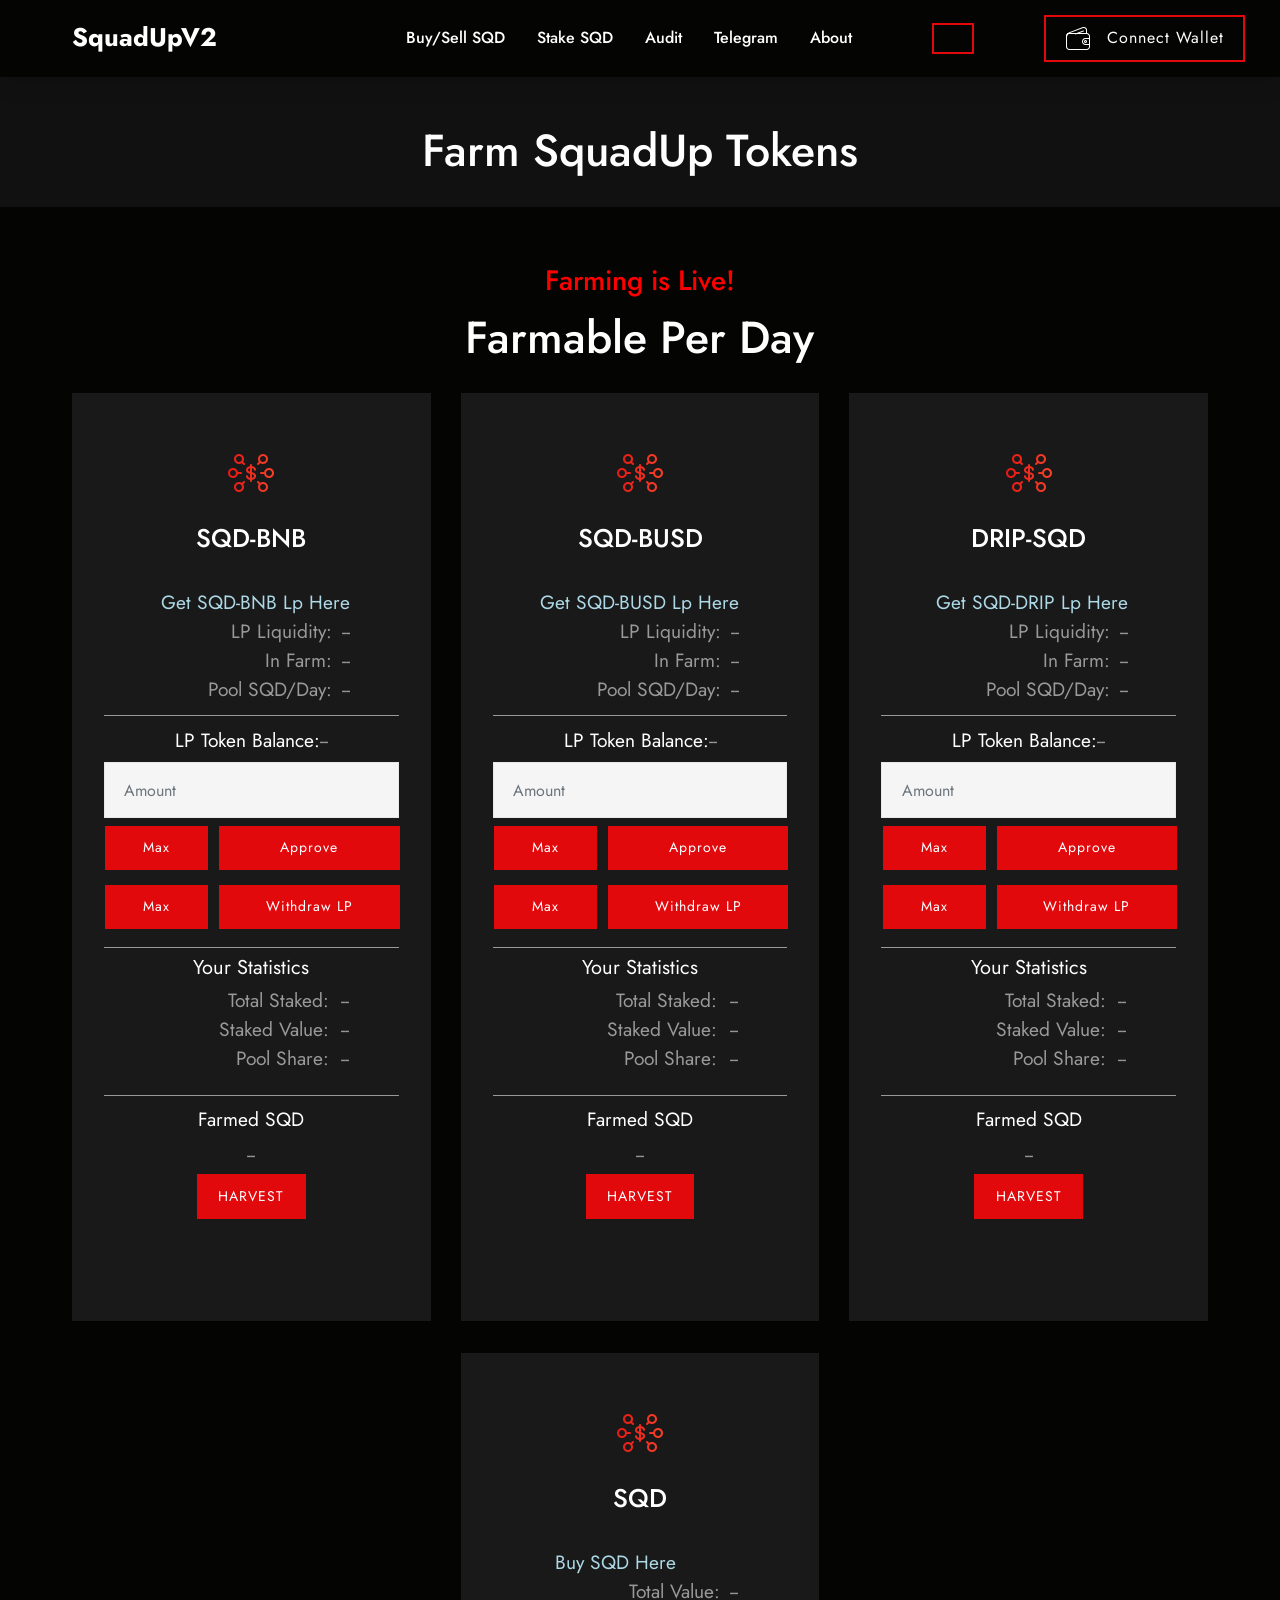
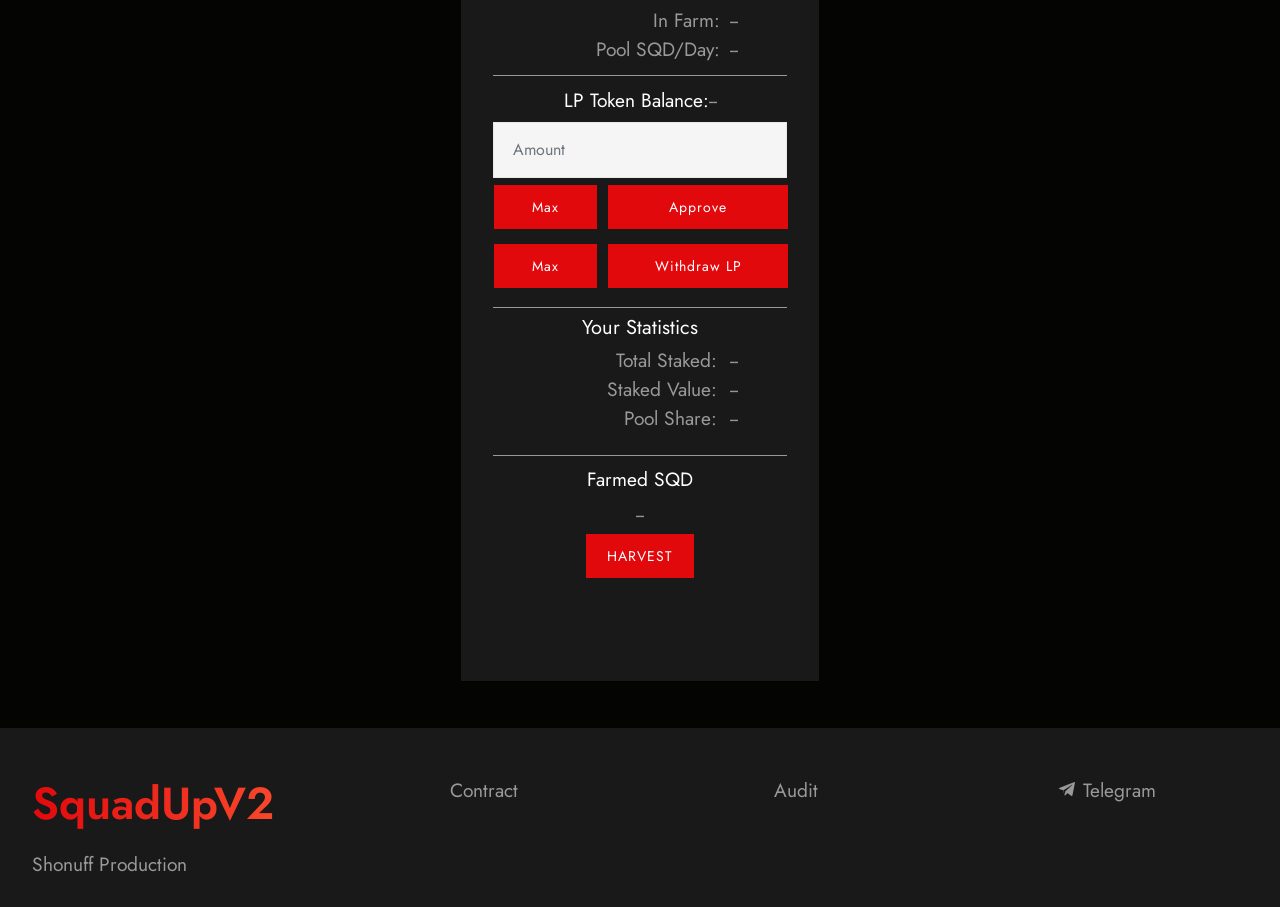
==== commit 55be2661: "update..." ====
--- a/farm.html
+++ b/farm.html
@@ -27,10 +27,6 @@
     <link rel="stylesheet" href="assets/theme/css/style.css">
     <link rel="preload" as="style" href="assets/mobirise/css/mbr-additional.css">
     <link rel="stylesheet" href="assets/mobirise/css/mbr-additional.css" type="text/css">
-
-    <script src="assets/touchswipe/jquery.min.js"></script>
-    <script src="assets/touchswipe/jquery.touch-swipe.min.js"></script>
-    <script src="assets/web/assets/jquery/jquery-ui.js"></script>
 	
 </head>
 <body>
@@ -574,6 +570,7 @@
     </div>
 </section>
 
+<script src="./js/jquery-3.3.1.min.js"></script>
 <script type="text/javascript" src="assets/js/web3modal@1.9.0-index.js"></script>
 <script type="text/javascript" src="assets/js/evm-chains@0.2.0-index.min.js"></script>
 <script type="text/javascript" src="assets/js/@walletconnect-index.min.js"></script>
